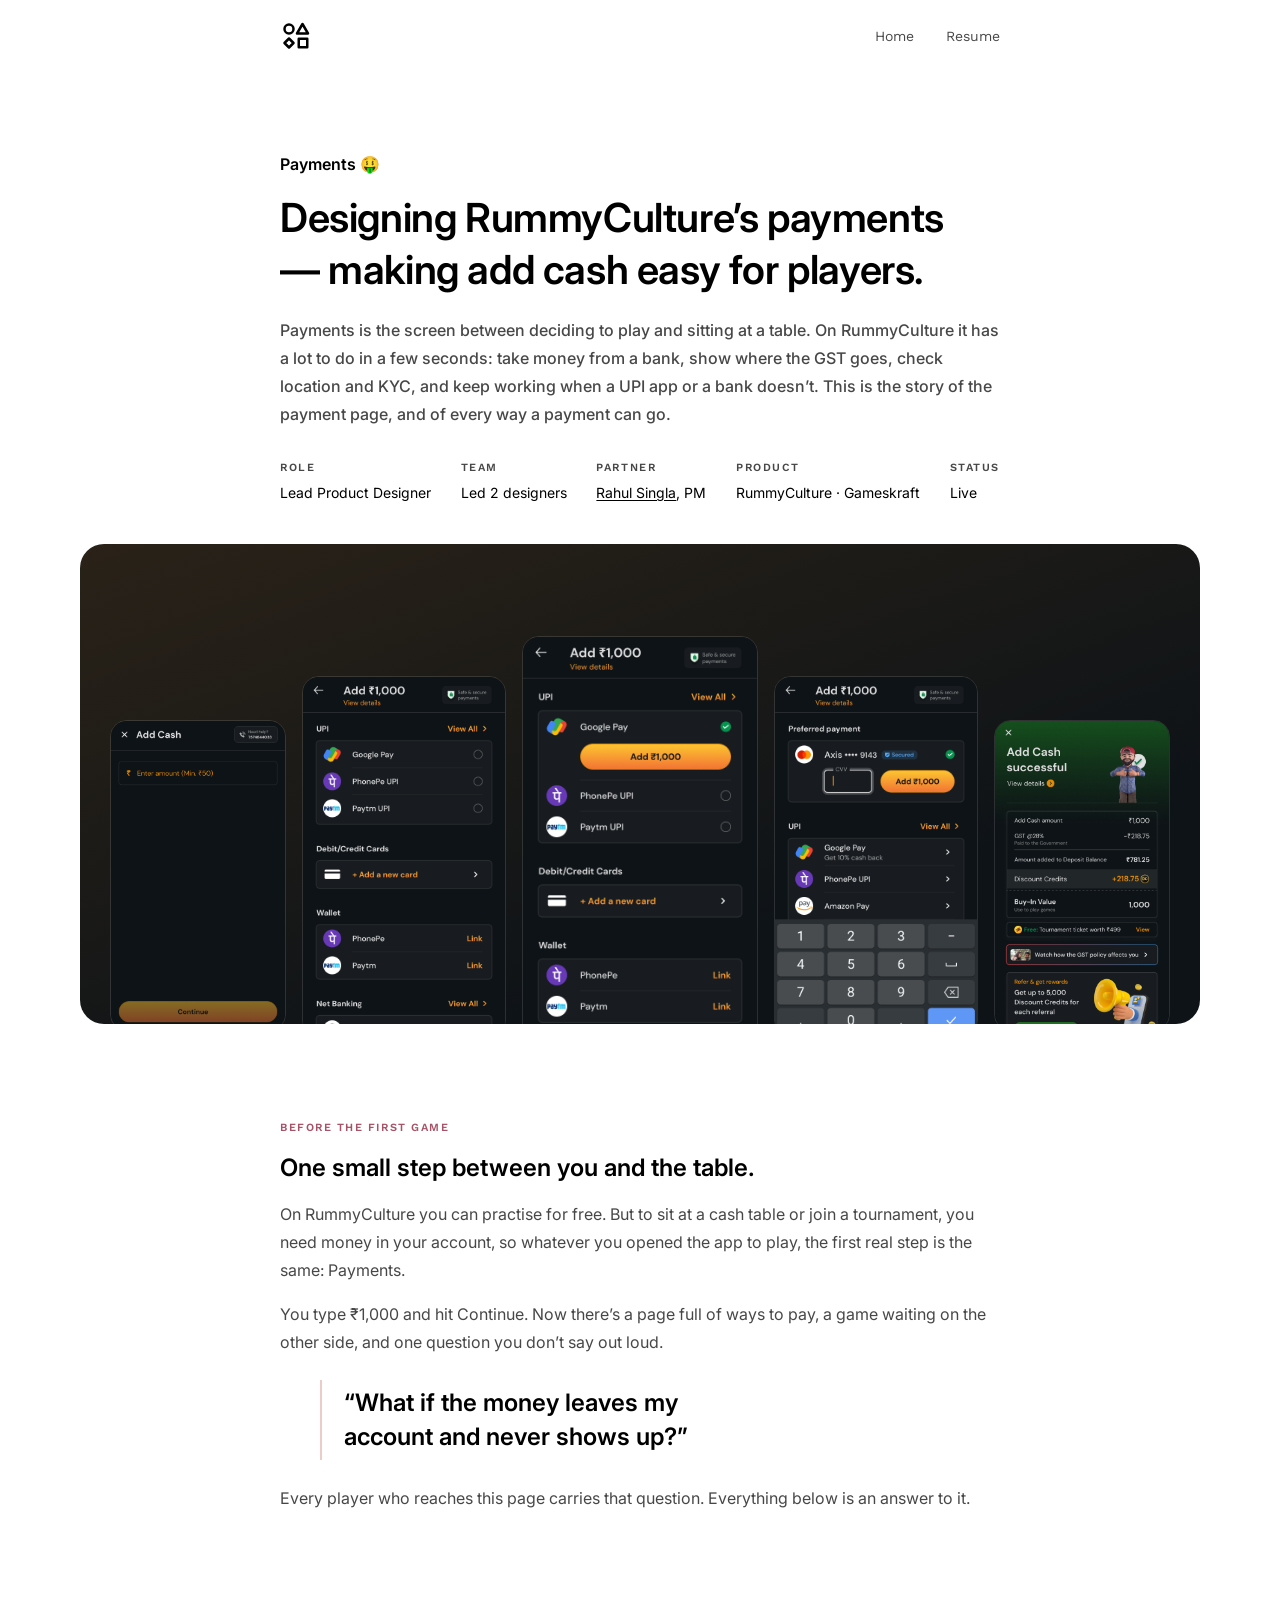
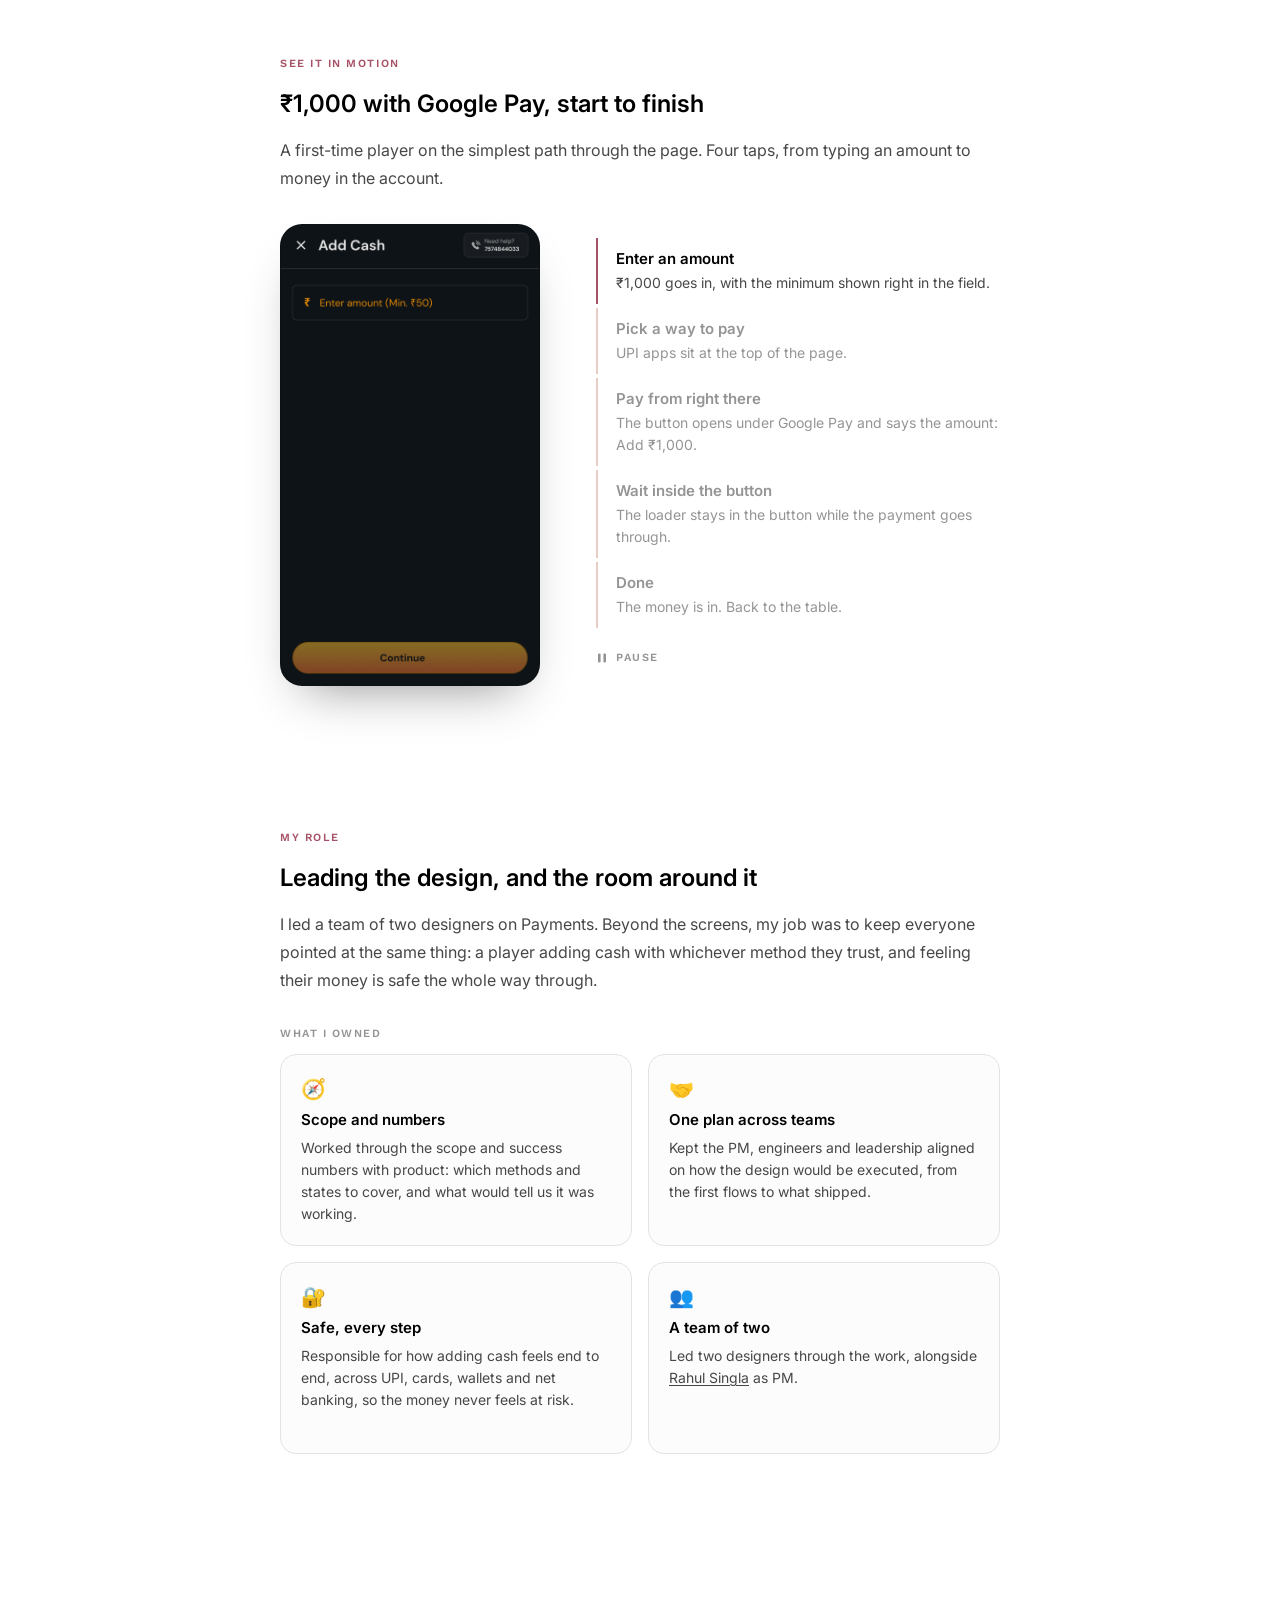
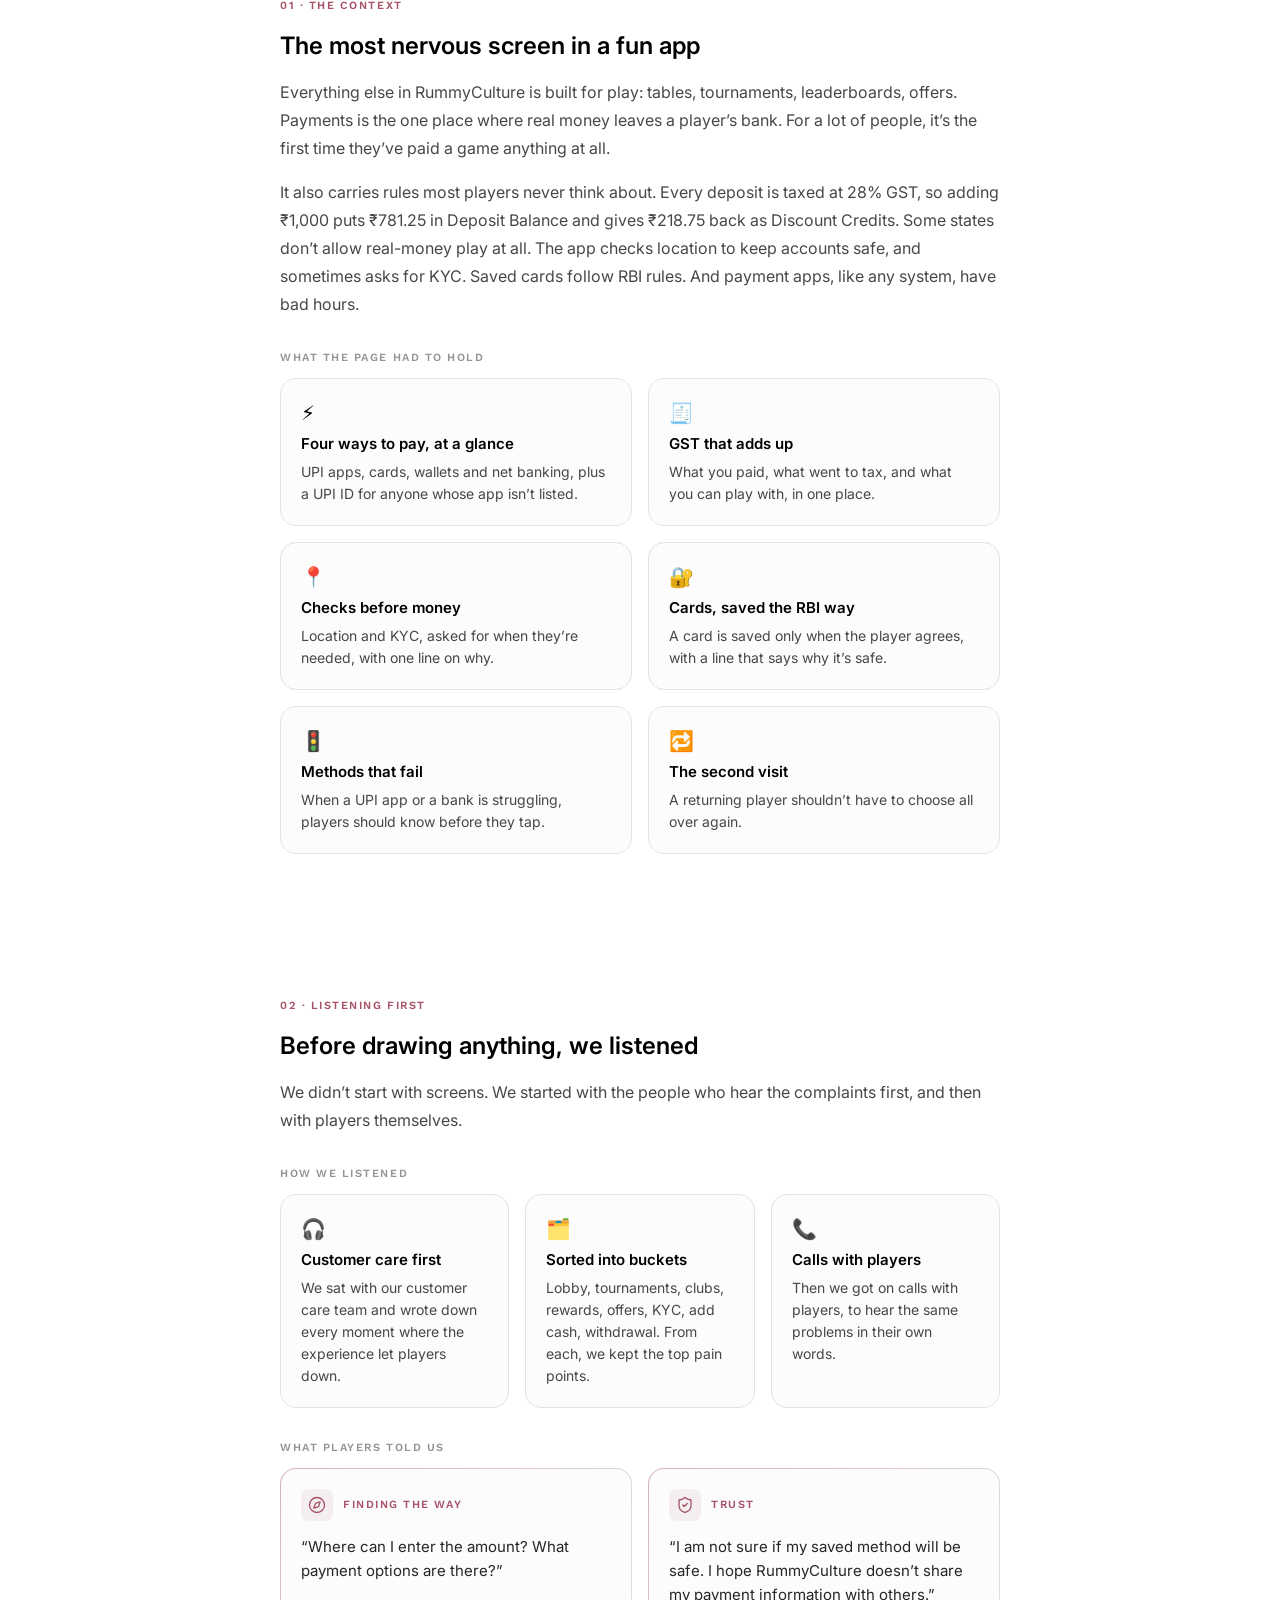
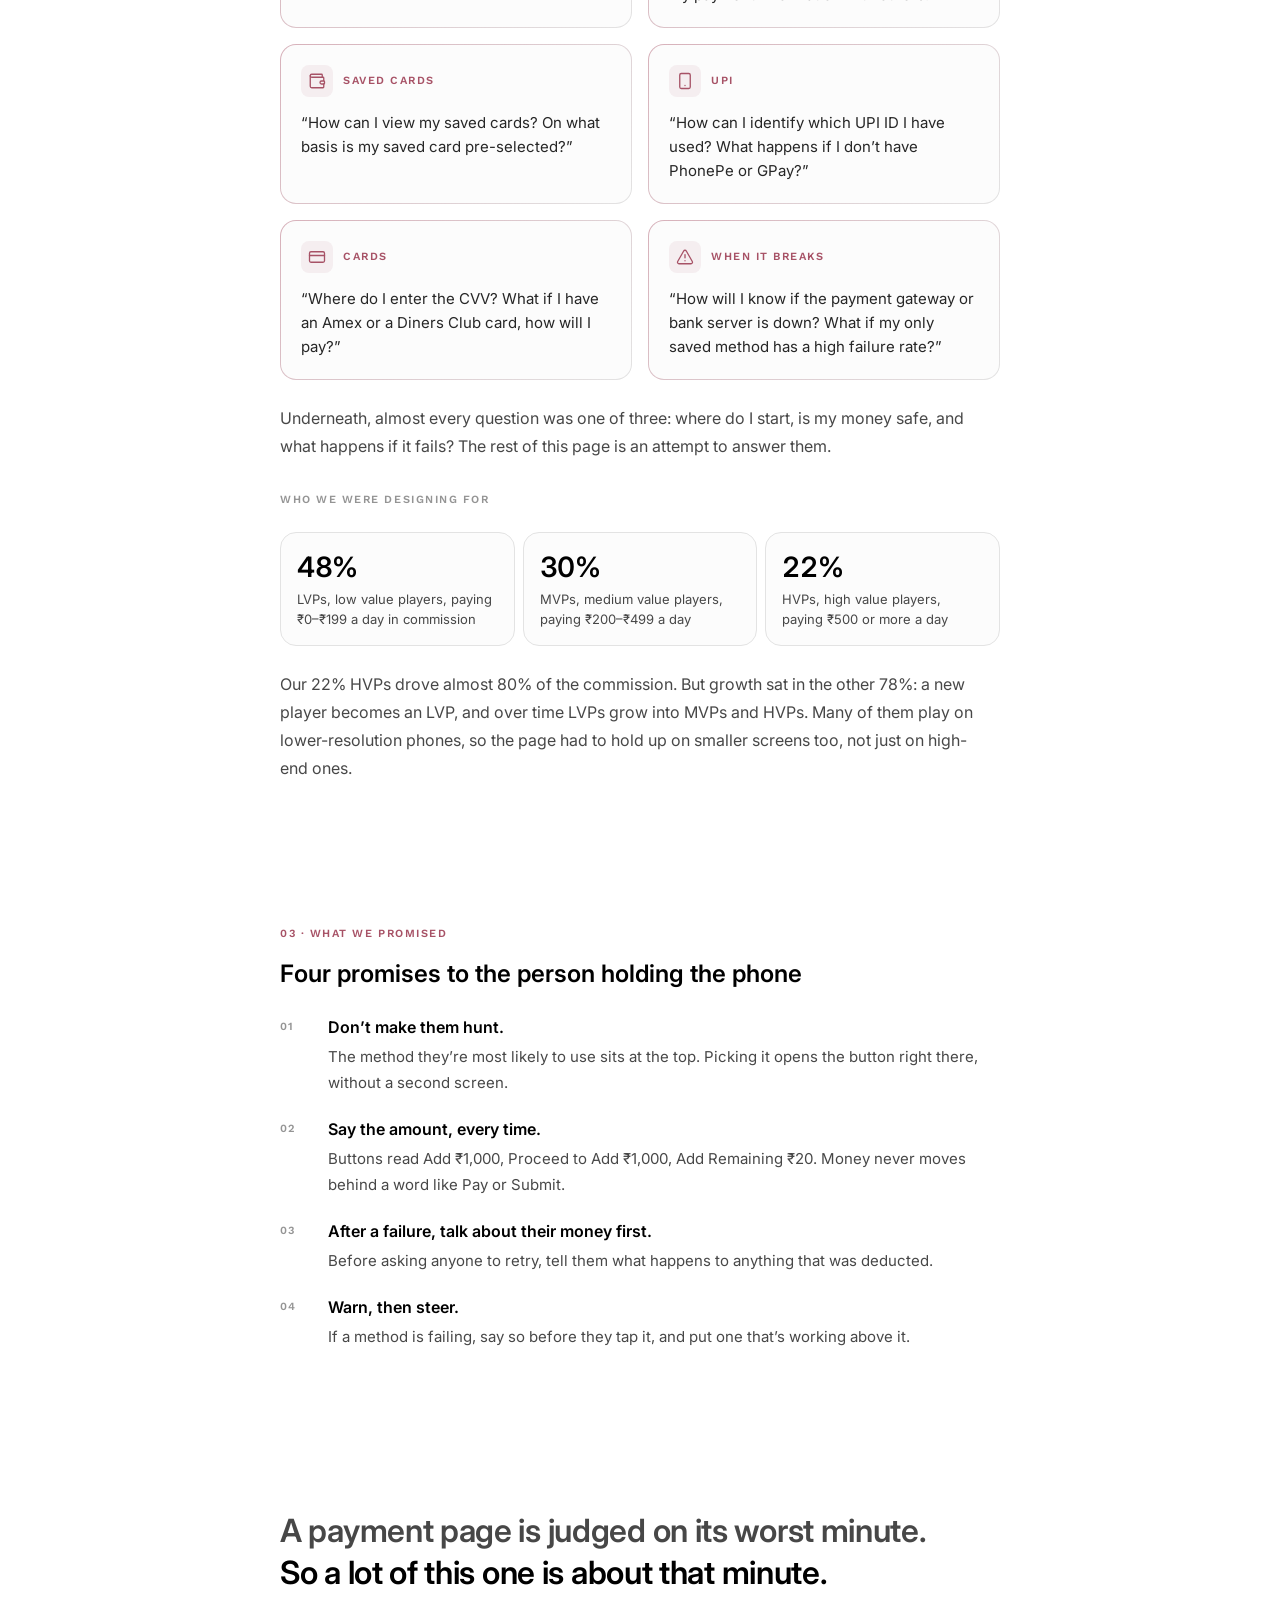
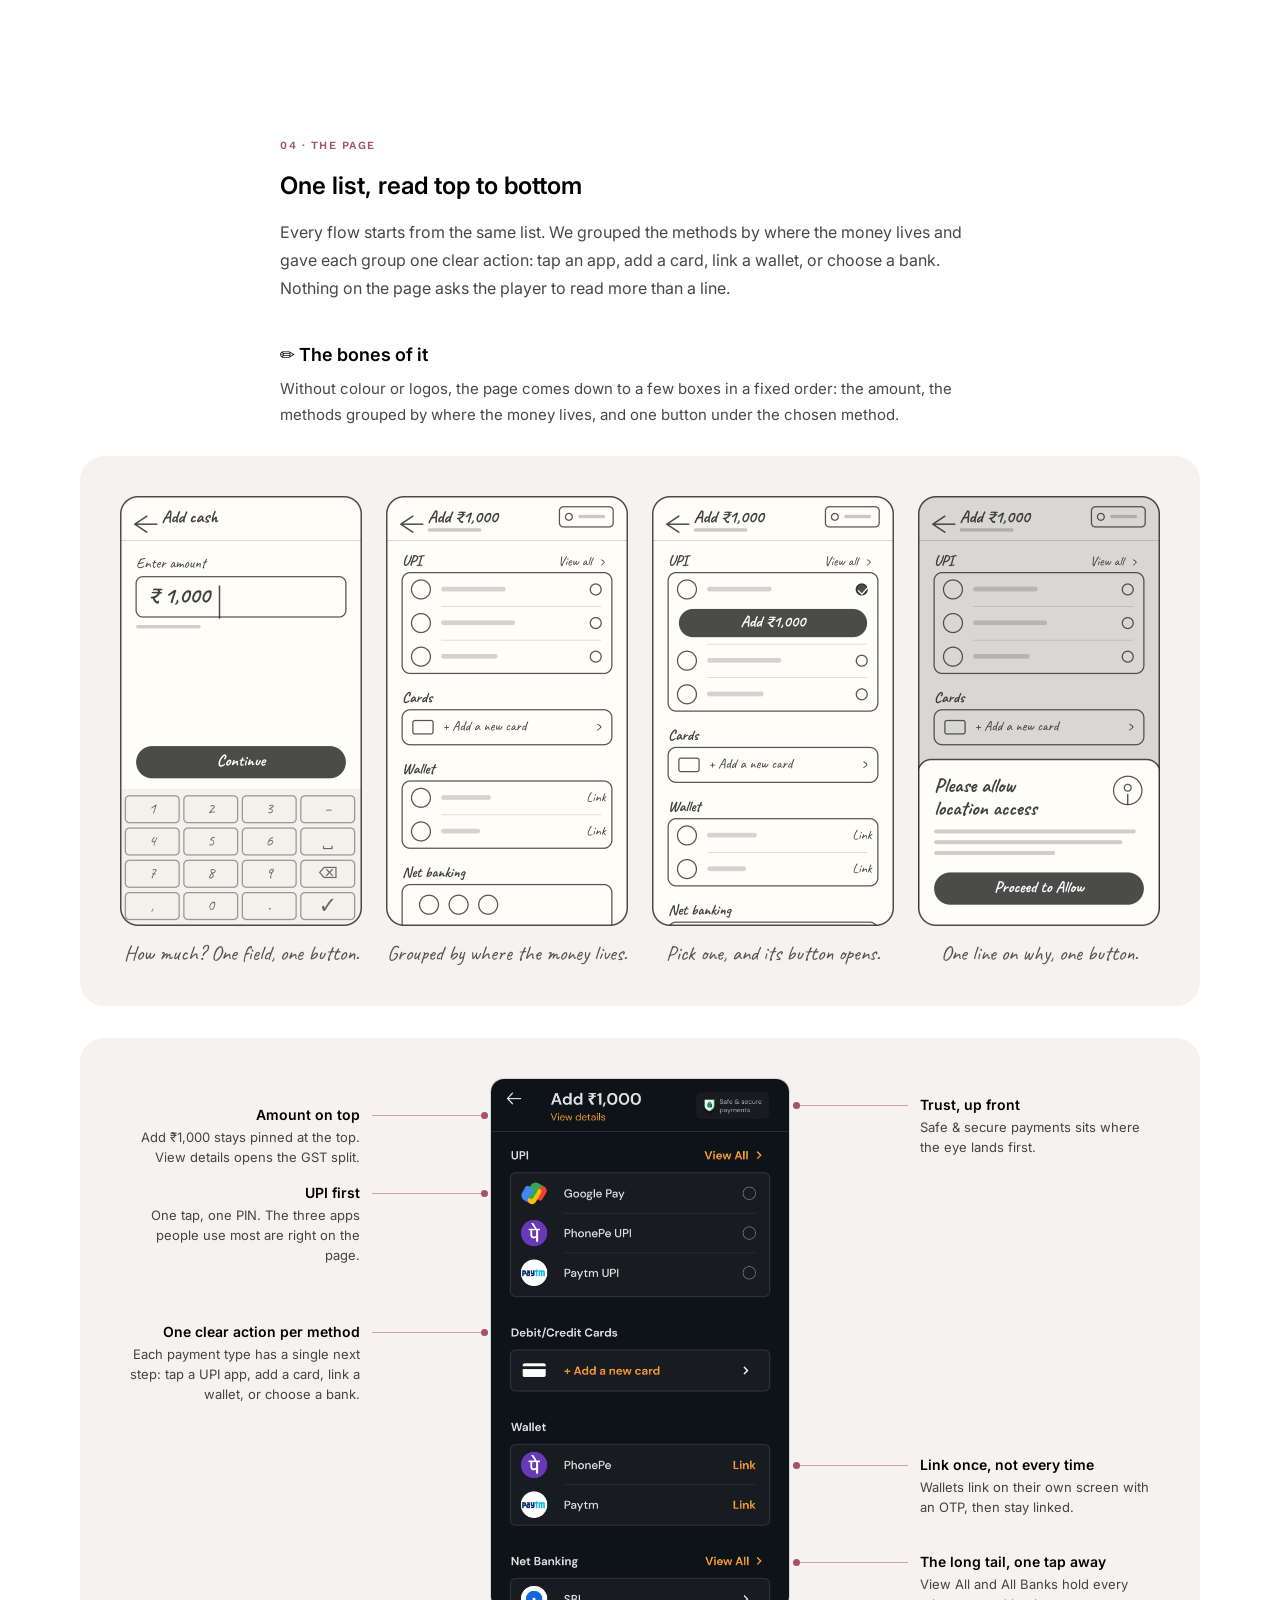
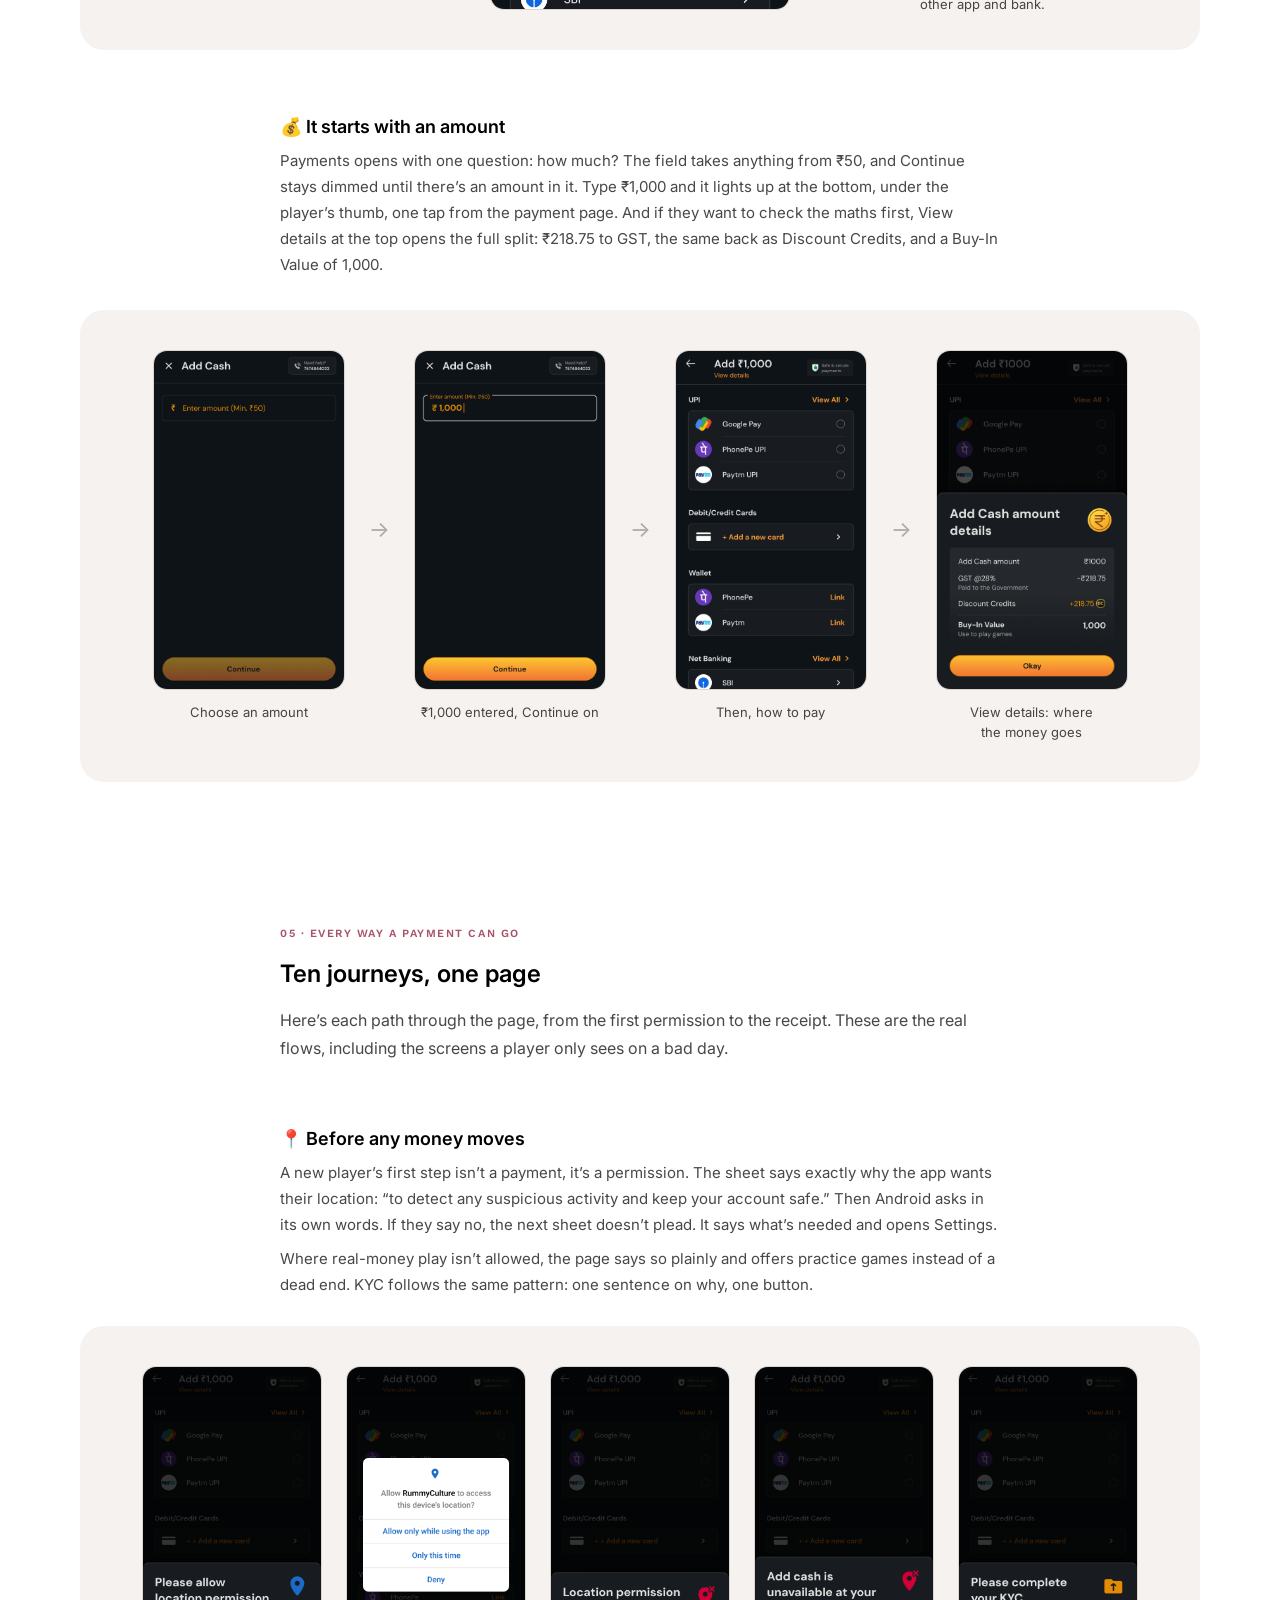
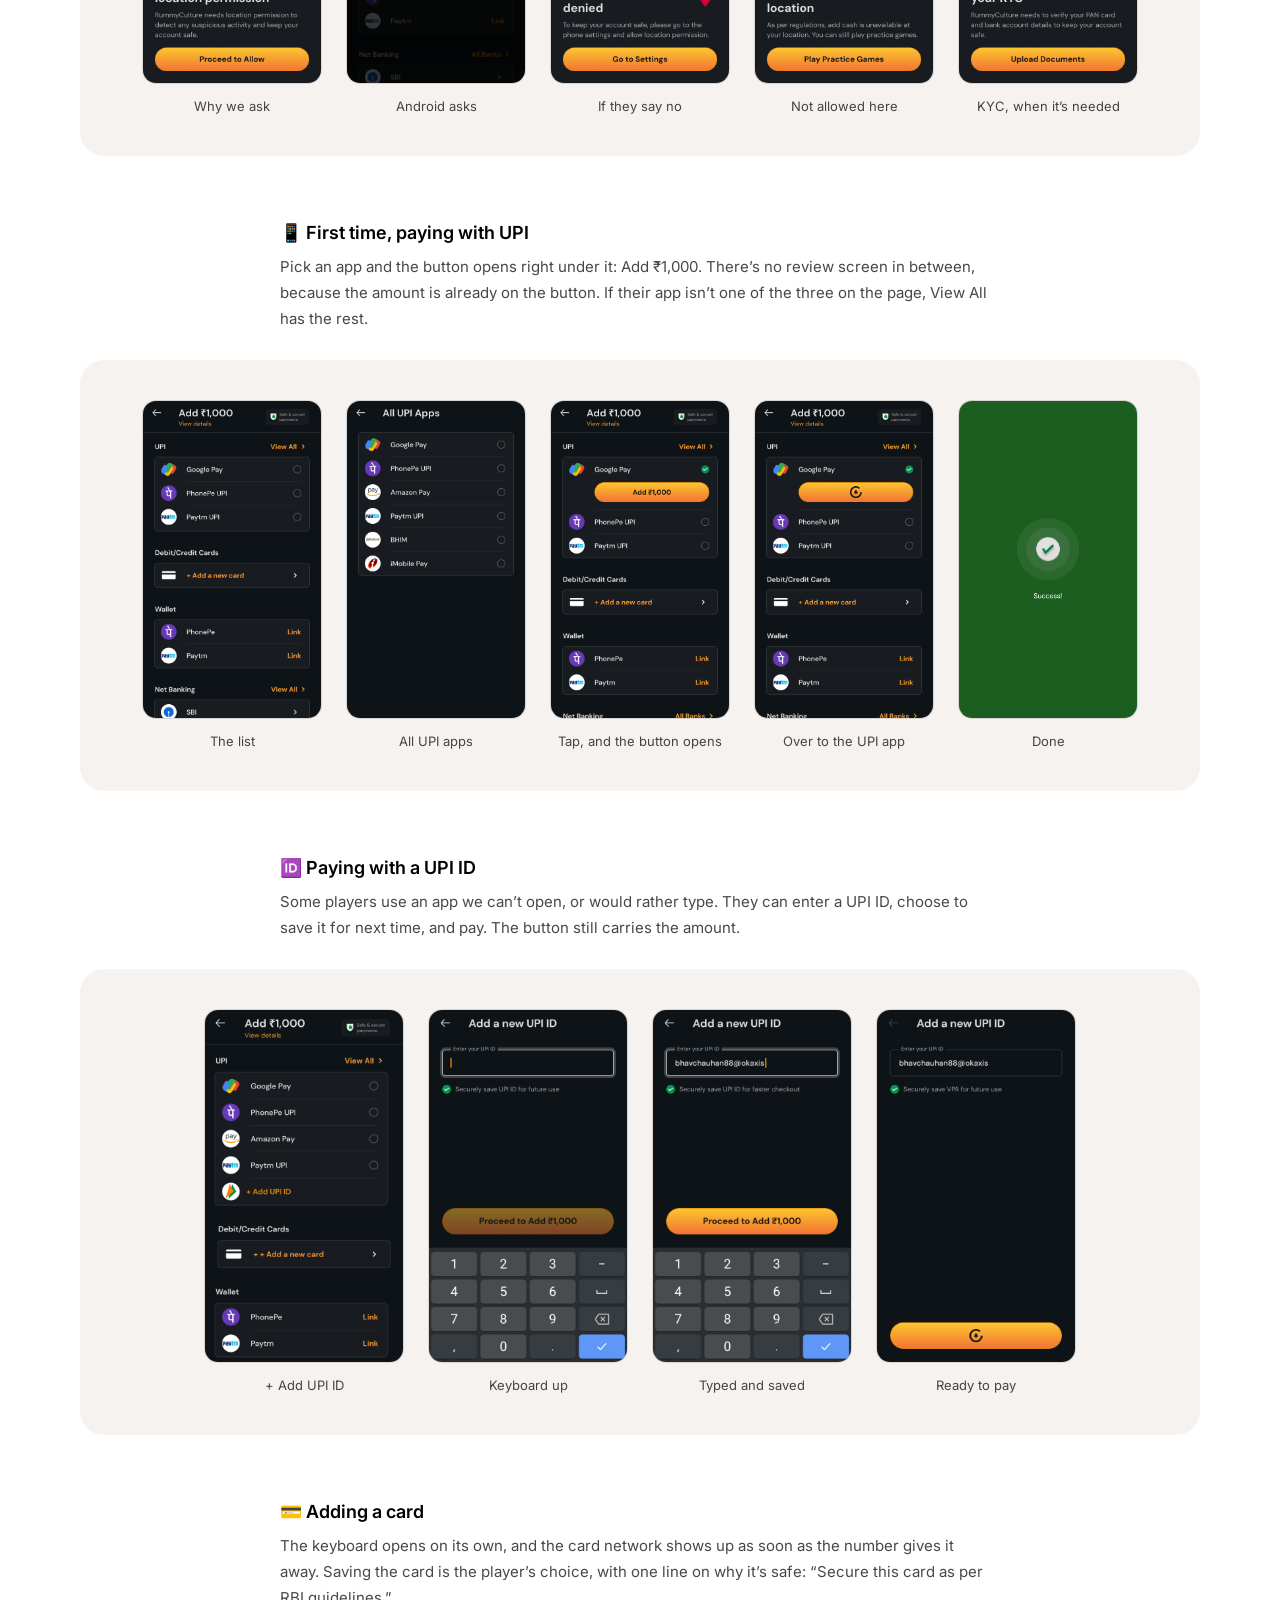
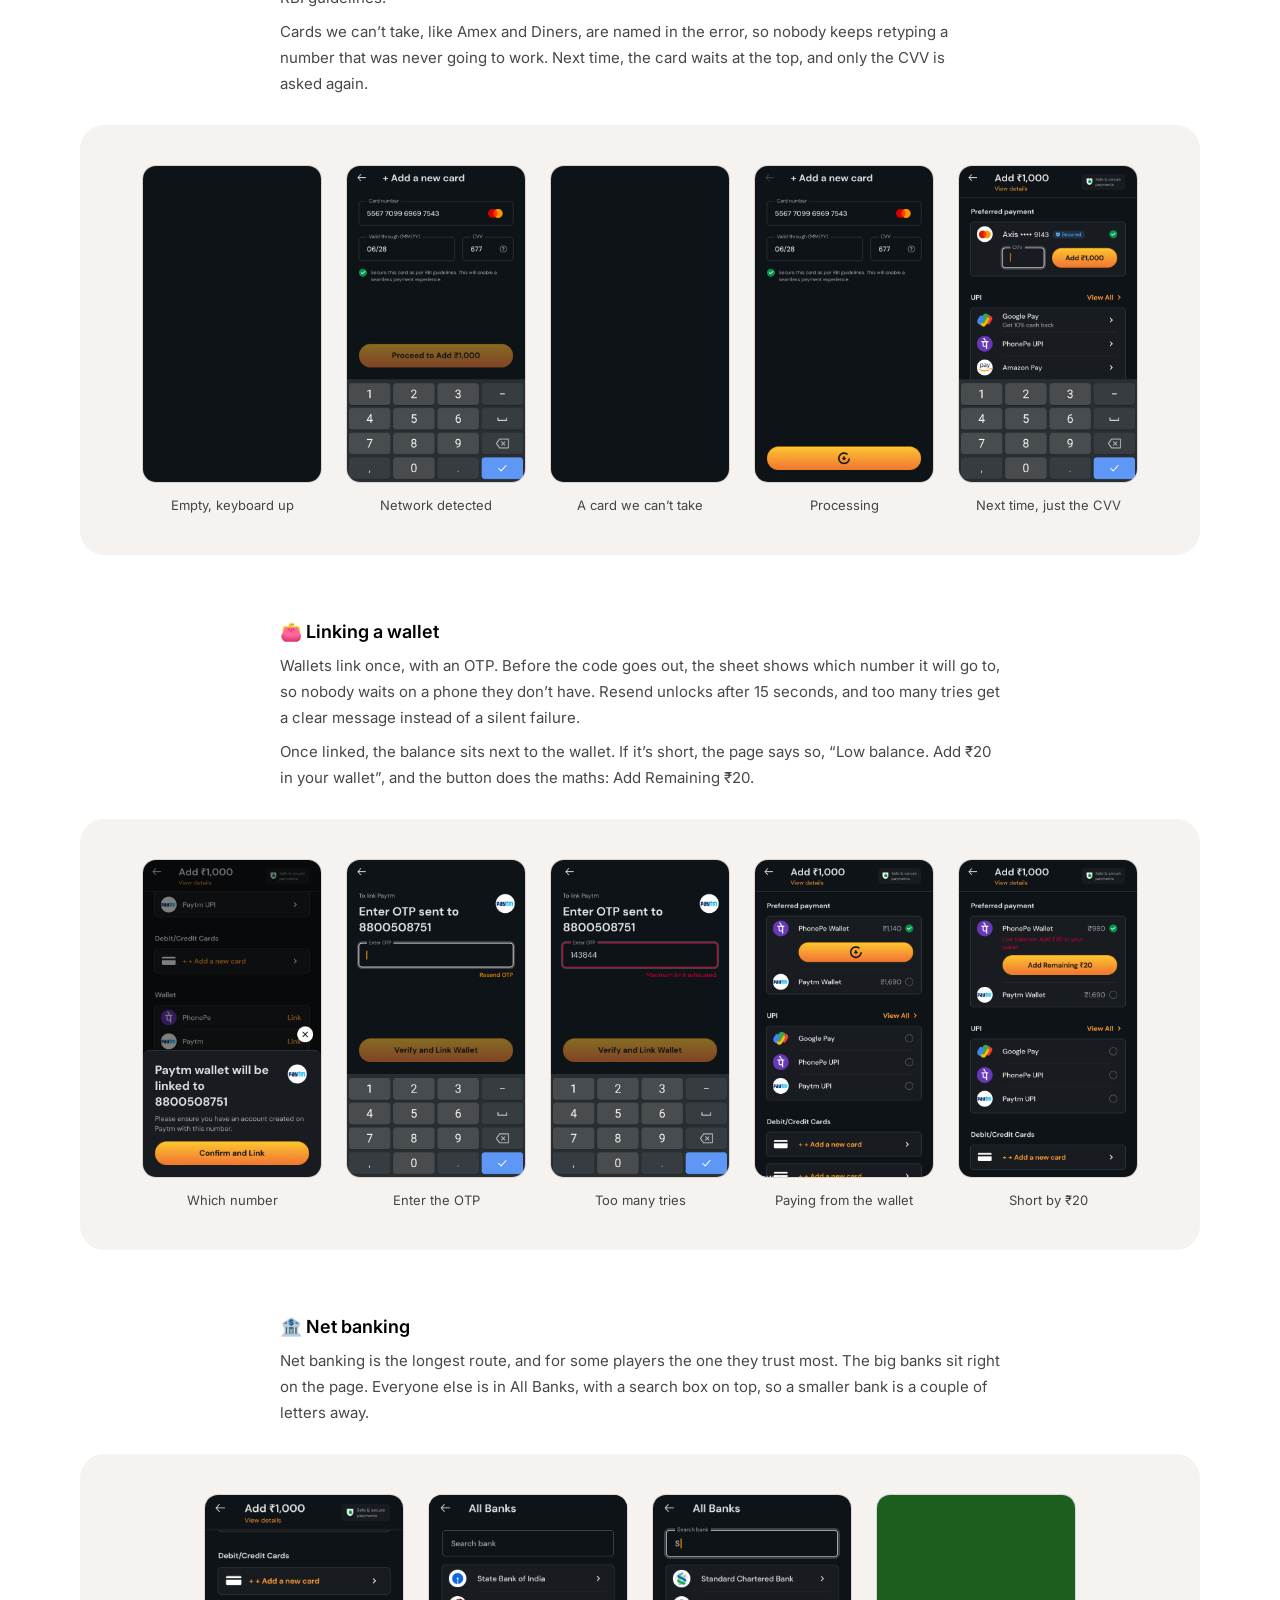
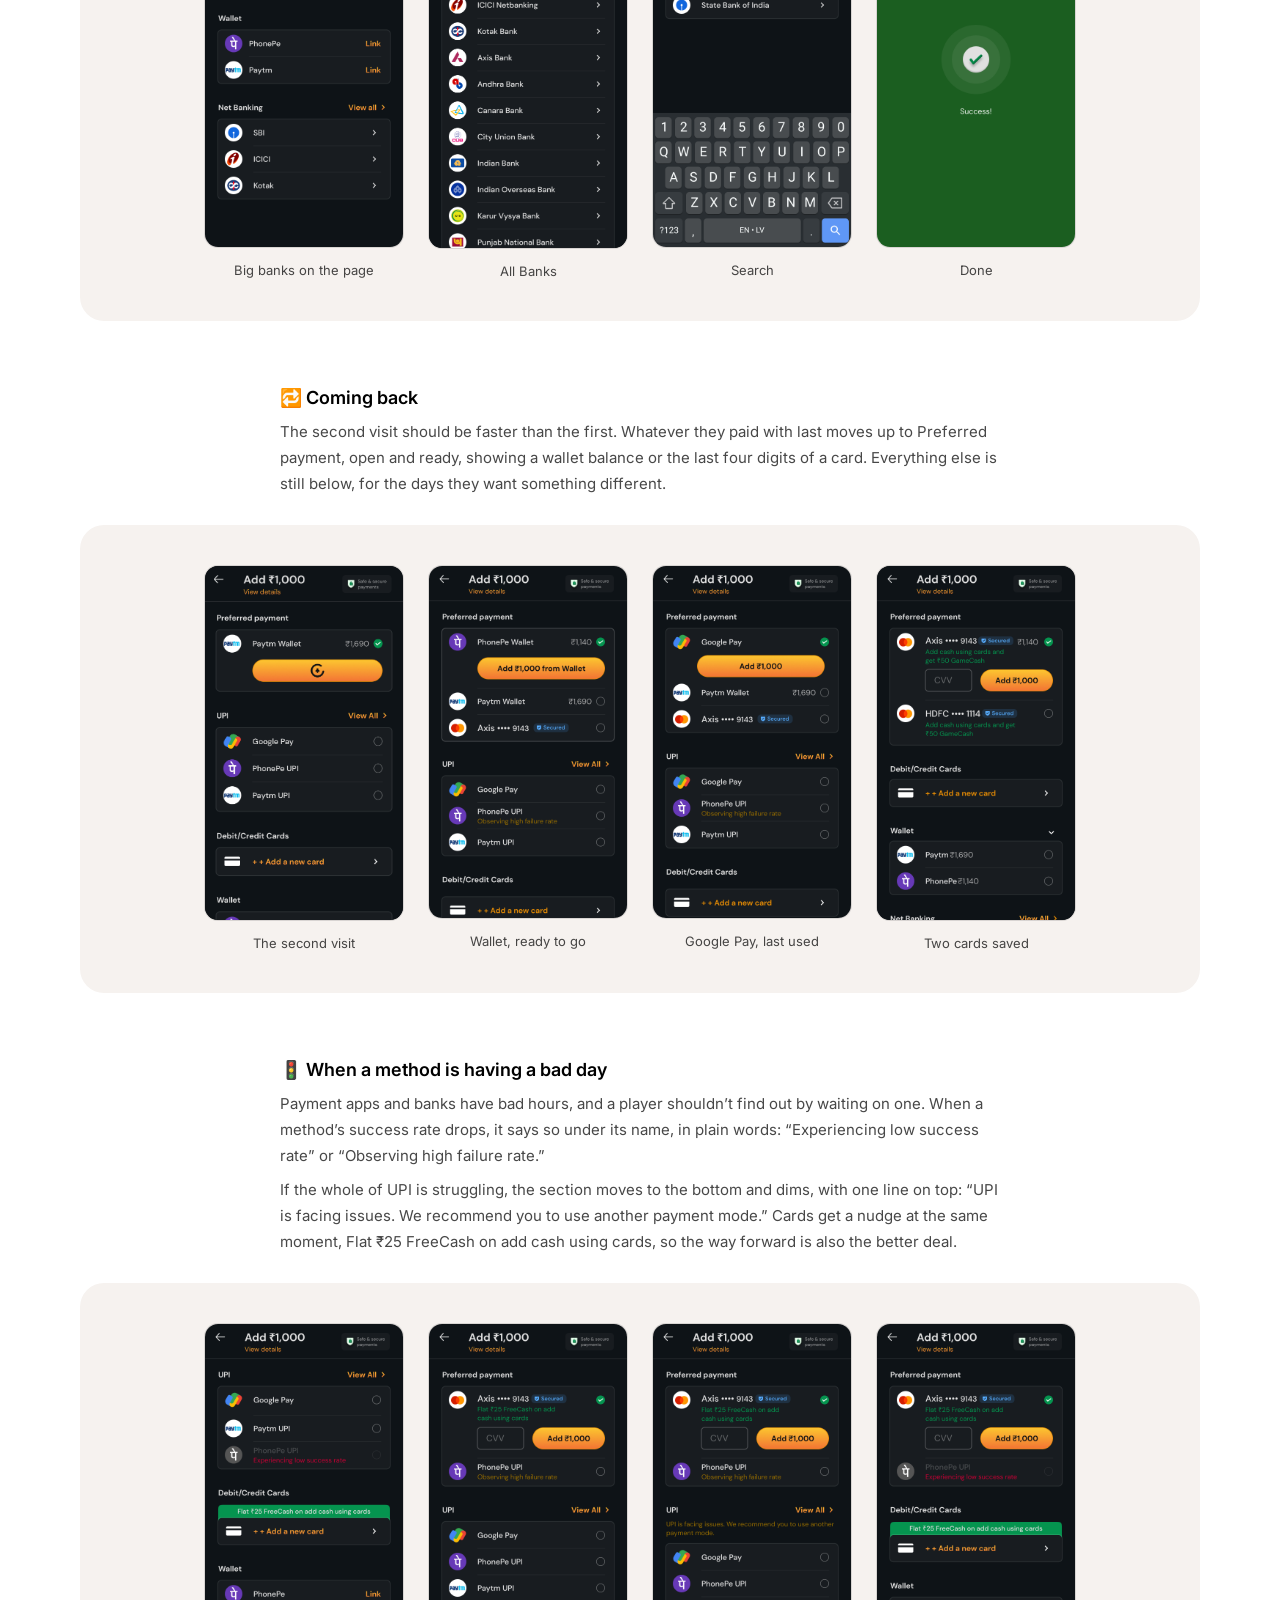
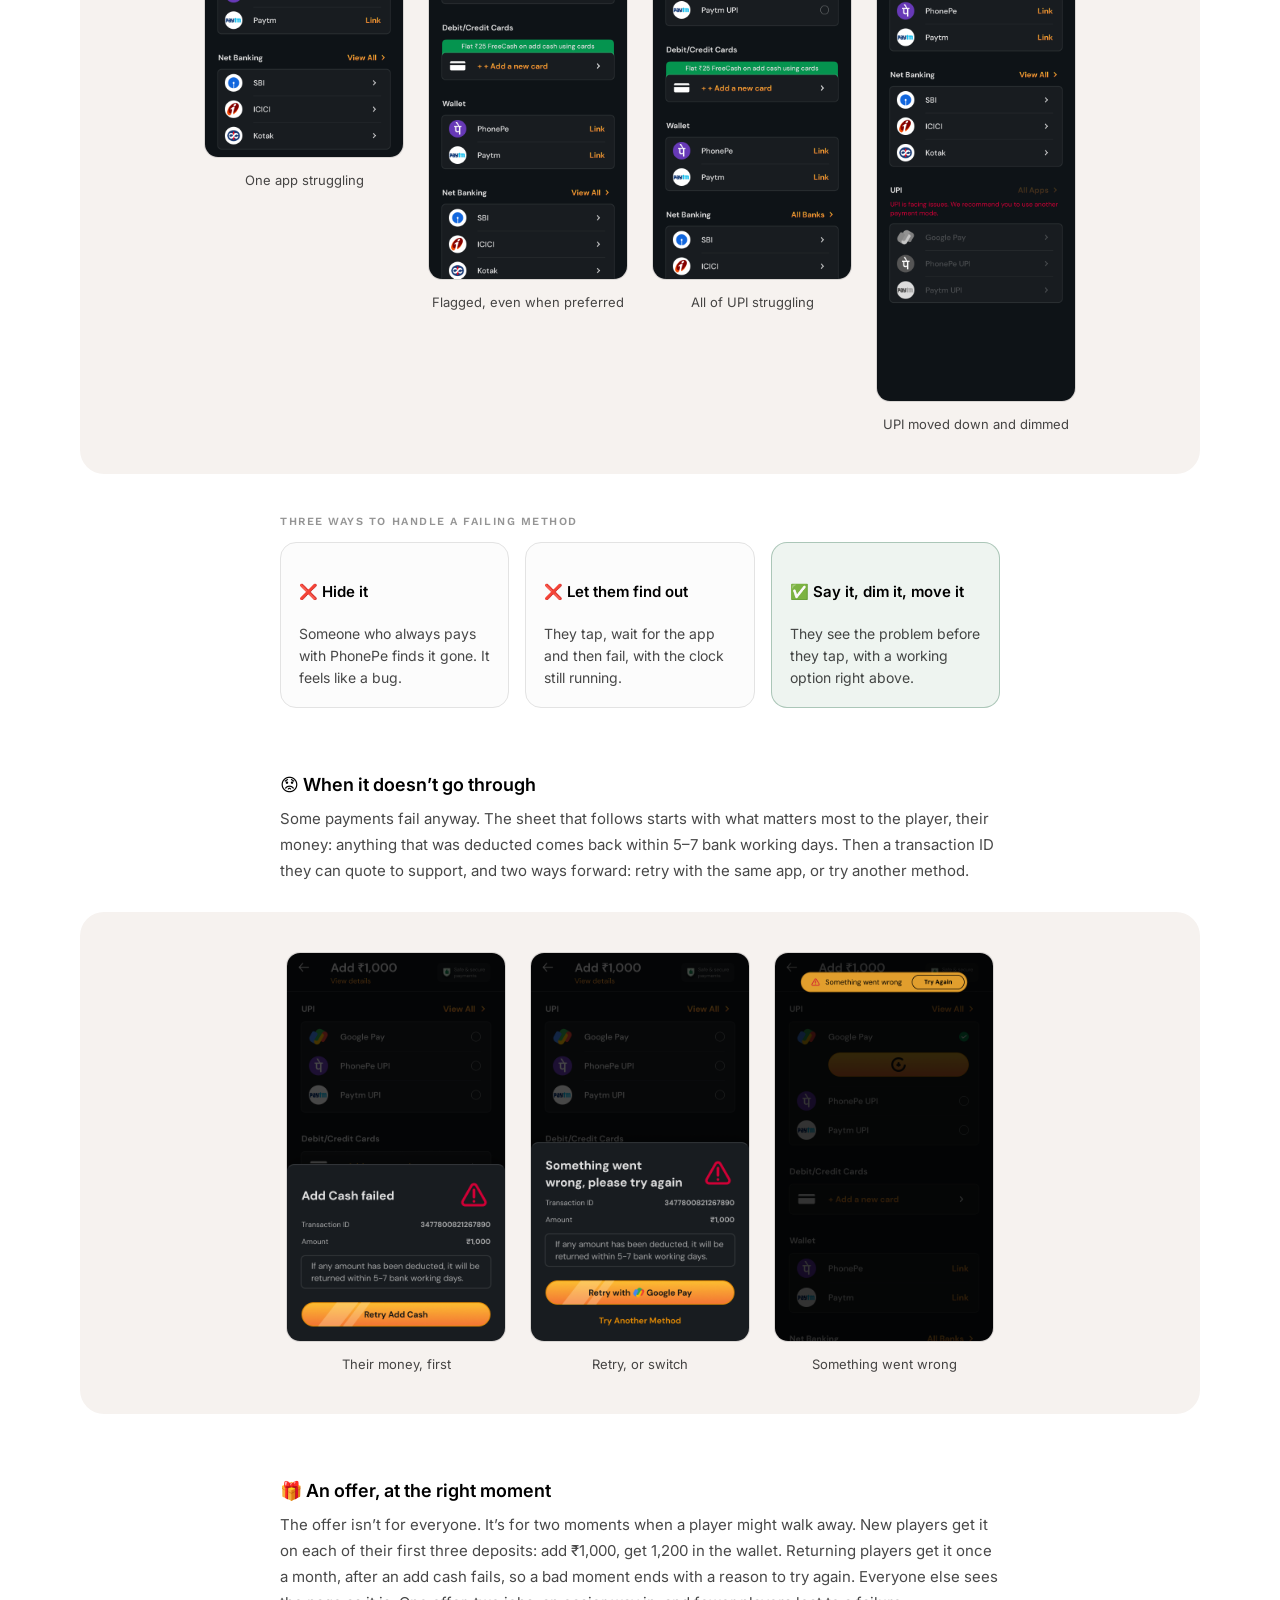
==== projects/add-cash.html @ 556ea652 "Payments prototype: start on the empty field, no blink between typed digits Co-Authored-By: Claude O" ====
<!doctype html>
<html lang="en">
<head>
<meta charset="utf-8">
<meta name="viewport" content="width=device-width, initial-scale=1">
<title>Payments — Case study · Sambeet Dash</title>
<meta name="description" content="Redesigning the payment method page in RummyCulture's Payments: four ways to pay, GST on every deposit, location and KYC checks, and every way a payment can go.">

<meta property="og:title" content="Payments — One small step between you and the table.">
<meta property="og:description" content="The story of RummyCulture's payment method page, and of every way a payment can go: UPI, cards, wallets, net banking, bad days, failures and the GST receipt.">
<meta property="og:type" content="article">

<link rel="icon" href="../assets/favicon.svg" type="image/svg+xml">

<link rel="preconnect" href="https://fonts.googleapis.com">
<link rel="preconnect" href="https://fonts.gstatic.com" crossorigin>
<link href="https://fonts.googleapis.com/css2?family=Caveat:wght@400&family=Inter:wght@400;500;600&family=Work+Sans:wght@400;500;600&display=swap" rel="stylesheet">

<link rel="stylesheet" href="../assets/styles.css?v=29">

<style>
/* ============================================================
   Payments case study.
   Page shell = the portfolio's tokens (styles.css).
   Layout and copy follow the Figma frame "Add Cash — Payment method"
   (106:6406). Screens are 1.5x exports of the Payment method page
   (98:101006), 540px wide.
   Red [brackets] are placeholders Sambeet fills in before this ships.
   ============================================================ */
:root{
  --ac-card:#fcfcfc;      --ac-card-bd:#e3e3e3;   --ac-canvas:#f6f2ef;
  --ac-accent:#a75266;    --ac-line:#e8cec7;
  --ac-ok:#2f6f4f;        --ac-ok-bg:#eef4f0;
  --ac-ph:#c14141;        --ac-ph-bg:#fbeeec;
  --ac-dim:rgba(0,0,0,.42);
}

/* ---------- Shared page furniture ---------- */
.ac-wrap{width:100%;max-width:calc(720px + var(--gutter)*2);margin-inline:auto;padding-inline:var(--gutter)}
.ac-wide{width:100%;max-width:calc(1120px + var(--gutter)*2);margin-inline:auto;padding-inline:var(--gutter)}
section[id]{scroll-margin-top:64px}
.ac-sec{padding-block:56px}
@media (min-width:768px){.ac-sec{padding-block:72px}}

.ac-eyebrow{font-family:var(--font-nav);font-size:11px;line-height:16px;font-weight:600;
  letter-spacing:1.54px;color:var(--ac-accent);text-transform:uppercase}
.ac-label{font-family:var(--font-nav);font-size:11px;line-height:16px;font-weight:600;
  letter-spacing:1.54px;color:var(--ac-dim);text-transform:uppercase}
.ac-h2{margin-top:16px;font-weight:600;font-size:22px;line-height:30px;text-wrap:balance}
@media (min-width:768px){.ac-h2{font-size:24px;line-height:32px}}
.ac-body{margin-top:16px;font-size:16px;line-height:28px;color:var(--ink-muted);text-wrap:pretty}

/* Placeholders: things only Sambeet knows. */
.ac-ph{margin-top:16px;padding:14px 16px;border-radius:12px;background:var(--ac-ph-bg);
  color:var(--ac-ph);font-weight:500;font-size:14px;line-height:22px}
.ac-ph-text{color:var(--ac-ph)}

/* ---------- Hero ---------- */
.ac-hero{padding-top:var(--space-header-h1);padding-bottom:24px}
.ac-kicker{font-weight:600;font-size:16px;line-height:24px}
.ac-h1{margin-top:16px;font-weight:600;font-size:34px;line-height:45px;letter-spacing:-.4px;text-wrap:balance}
@media (min-width:768px){.ac-h1{font-size:40px;line-height:52px}}
.ac-h1 .q{display:block;color:var(--ink-muted)}
.ac-h1 .a{display:block}
.ac-link{color:inherit;text-decoration:underline;text-underline-position:from-font}
.ac-link:hover{text-decoration-thickness:2px}
.ac-sub{margin-top:20px;font-weight:500;font-size:16px;line-height:28px;color:var(--ink-muted);text-wrap:pretty}

.ac-meta{margin-top:32px;display:grid;grid-template-columns:1fr 1fr;gap:20px 24px}
@media (min-width:768px){.ac-meta{display:flex;justify-content:space-between}}
.ac-meta dt{font-family:var(--font-nav);font-size:11px;line-height:16px;font-weight:600;
  letter-spacing:1.54px;color:var(--ink-muted);text-transform:uppercase}
.ac-meta dd{margin:6px 0 0;font-size:14px;line-height:22px}

/* The phone row: upright, centre phone largest and highest, all of them
   running off the bottom edge (Figma "Canvas · Hero"). Margins are in %
   of the stage width, so the whole row scales as one picture. */
.ac-stage{margin-top:40px;border-radius:24px;overflow:hidden;
  background:linear-gradient(160deg,#2a2218 0%,#0e1317 72%);
  aspect-ratio:1120/480;display:flex;justify-content:center;align-items:flex-start;gap:1.43%}
.ac-stage img{display:block;flex:none;height:auto;border-radius:clamp(8px,1.3vw,18px);
  border:.5px solid rgba(255,255,255,.12)}
.ac-stage .p1,.ac-stage .p5{width:15.7%;margin-top:15.7%}
.ac-stage .p2,.ac-stage .p4{width:18.2%;margin-top:11.8%}
.ac-stage .p3{width:21.1%;margin-top:8.2%}
@media (max-width:639.98px){
  .ac-stage{aspect-ratio:100/62;gap:3%;border-radius:16px}
  .ac-stage .p1,.ac-stage .p5{display:none}
  .ac-stage .p2,.ac-stage .p4{width:28%;margin-top:14%}
  .ac-stage .p3{width:33%;margin-top:6%}
}

/* ---------- Header line on scroll (this page has no section tabs) ----------
   The sticky header gets a hairline once the page moves, so the content
   sliding under it has an edge. Toggled by the script at the bottom. */
.site-header{transition:box-shadow 160ms ease}
.site-header.is-scrolled{box-shadow:0 1px 0 var(--card-border)}

/* ---------- Story ---------- */
.ac-pull{margin-top:24px;border-left:2px solid var(--ac-line);padding:6px 0 6px 22px;
  font-weight:600;font-size:22px;line-height:32px;text-wrap:balance}
@media (min-width:768px){.ac-pull{font-size:24px;line-height:34px}}

/* ---------- What the page had to hold ---------- */
.ac-holds-label{margin-top:32px}
.ac-holds{margin-top:12px;display:grid;gap:12px}
@media (min-width:560px){.ac-holds{grid-template-columns:1fr 1fr;gap:16px}}
@media (min-width:560px){.ac-holds--even{grid-auto-rows:1fr}}
.ac-hold{background:var(--ac-card);border:.5px solid var(--ac-card-bd);border-radius:16px;padding:20px}
.ac-hold .e{display:block;font-size:20px;line-height:28px}
.ac-hold h3{margin-top:6px;font-weight:600;font-size:15px;line-height:22px}
.ac-hold p{margin-top:6px;font-size:14px;line-height:22px;color:var(--ink-muted)}
/* Flow prototype */
.ac-proto{margin-top:32px;display:grid;gap:28px;justify-items:center}
@media (min-width:768px){.ac-proto{grid-template-columns:260px minmax(0,1fr);gap:56px;align-items:center;justify-items:stretch}}
.ac-proto__phone{position:relative;width:240px;aspect-ratio:540/960;border-radius:22px;overflow:hidden;background:#0e1317;
  border:.5px solid rgba(0,0,0,.12);box-shadow:0 24px 48px -24px rgba(0,0,0,.45)}
@media (min-width:768px){.ac-proto__phone{width:260px}}
.ac-proto__screen{position:absolute;inset:0;width:100%;height:100%;opacity:0;transition:opacity 280ms ease}
.ac-proto__screen.is-on{opacity:1}
.ac-proto__phone.is-cut .ac-proto__screen{transition:none}
.ac-proto__screen img{display:block;width:100%;height:100%}
.ac-proto__spin{position:absolute;left:56.574%;top:28.698%;width:7.222%;margin:-3.611% 0 0 -3.611%;overflow:visible;
  fill:none;stroke:#141414;stroke-width:5.5;stroke-linecap:round;stroke-dasharray:79.7 17.7;animation:ac-spin 850ms linear infinite}
@keyframes ac-spin{to{transform:rotate(360deg)}}
.ac-proto__done{position:absolute;left:49.907%;top:46.5625%;width:40.741%;margin:-20.37% 0 0 -20.37%;overflow:visible}
.ac-proto__done circle,.ac-proto__done path{transform-box:fill-box;transform-origin:center}
.ac-proto__done .r2{fill:#2a682e}
.ac-proto__done .r1{fill:#38713b}
.ac-proto__done .r3{fill:none;stroke:rgba(255,255,255,.35);stroke-width:2;opacity:0}
.ac-proto__done .disc{fill:#e0e0e0;filter:drop-shadow(0 2px 3px rgba(0,0,0,.28))}
.ac-proto__done .tick{fill:none;stroke:#068a4a;stroke-width:6;stroke-linecap:round;stroke-linejoin:round;stroke-dasharray:49;stroke-dashoffset:0}
.is-on>.ac-proto__done .disc{animation:ac-pop 420ms cubic-bezier(.34,1.56,.64,1) both}
.is-on>.ac-proto__done .r1{animation:ac-grow 560ms cubic-bezier(.2,.8,.2,1) 120ms both}
.is-on>.ac-proto__done .r2{animation:ac-grow 640ms cubic-bezier(.2,.8,.2,1) 220ms both}
.is-on>.ac-proto__done .tick{animation:ac-draw 360ms ease-out 300ms both}
.is-on>.ac-proto__done .r3{animation:ac-ripple 1100ms ease-out 520ms both}
@keyframes ac-pop{from{transform:scale(0)}to{transform:scale(1)}}
@keyframes ac-grow{from{transform:scale(.35);opacity:0}to{transform:scale(1);opacity:1}}
@keyframes ac-draw{from{stroke-dashoffset:49}to{stroke-dashoffset:0}}
@keyframes ac-ripple{0%{transform:scale(1);opacity:.9}100%{transform:scale(3.1);opacity:0}}
@media (prefers-reduced-motion:reduce){.ac-proto__spin,.is-on>.ac-proto__done *{animation:none}}
.ac-proto__tap{position:absolute;width:34px;height:34px;margin:-17px 0 0 -17px;border-radius:50%;pointer-events:none;opacity:0;
  background:rgba(255,255,255,.28);border:1.5px solid rgba(255,255,255,.9);box-shadow:0 0 0 6px rgba(255,255,255,.12)}
.ac-proto__tap.is-tap{animation:ac-tap 640ms ease-out}
@keyframes ac-tap{0%{opacity:0;transform:scale(1.5)}30%{opacity:1;transform:scale(1)}55%{opacity:1;transform:scale(.82)}100%{opacity:0;transform:scale(1.1)}}
.ac-proto__side{width:100%}
.ac-proto__steps{display:grid;gap:4px;list-style:none;margin:0;padding:0}
.ac-proto__steps button{display:block;width:100%;text-align:left;font:inherit;color:inherit;background:none;border:0;cursor:pointer;
  border-left:2px solid var(--ac-line);padding:10px 0 10px 18px;transition:border-color 200ms ease}
.ac-proto__steps b{display:block;font-weight:600;font-size:15px;line-height:22px;color:var(--ac-dim);transition:color 200ms ease}
.ac-proto__steps span{display:block;margin-top:2px;font-size:14px;line-height:22px;color:var(--ac-dim);transition:color 200ms ease}
.ac-proto__steps .is-on button{border-left-color:var(--ac-accent)}
.ac-proto__steps .is-on b{color:var(--ink)}
.ac-proto__steps .is-on span{color:var(--ink-muted)}
.ac-proto__toggle{margin-top:16px;display:inline-flex;align-items:center;gap:8px;background:none;border:0;padding:6px 0;cursor:pointer;
  font-family:var(--font-nav);font-size:11px;line-height:16px;font-weight:600;letter-spacing:1.54px;text-transform:uppercase;color:var(--ac-dim)}
.ac-proto__toggle:hover{color:var(--ink)}
.ac-proto__toggle svg{width:12px;height:12px;fill:currentColor}
/* Listening first */
@media (min-width:768px){.ac-holds--three{grid-template-columns:repeat(3,minmax(0,1fr))}}
.ac-quote{margin:0;border:1px solid transparent;border-radius:16px;padding:20px;
  background:linear-gradient(var(--ac-card),var(--ac-card)) padding-box,linear-gradient(135deg,rgba(167,82,102,.45),#e3e3e3) border-box}
.ac-quote__tag{margin:0;display:flex;align-items:center;gap:10px;text-align:left;text-wrap:wrap;
  font-family:var(--font-nav);font-size:11px;line-height:16px;font-weight:600;letter-spacing:1.54px;color:var(--ac-accent);text-transform:uppercase}
.ac-quote__icon{flex:none;display:grid;place-items:center;width:32px;height:32px;border-radius:8px;background:rgba(167,82,102,.08)}
.ac-quote__icon svg{width:18px;height:18px;fill:none;stroke:var(--ac-accent);stroke-width:1.75;stroke-linecap:round;stroke-linejoin:round}
.ac-quote p{margin-top:14px;font-size:15px;line-height:24px;color:rgba(0,0,0,.85)}
.ac-after{margin-top:24px}
.ac-stats.ac-stats--three{grid-template-columns:1fr}
.ac-stats.ac-stats--three li:first-child{grid-column:auto}
@media (min-width:560px){.ac-stats.ac-stats--three{grid-template-columns:repeat(3,minmax(0,1fr))}}
@media (min-width:768px){.ac-stats.ac-stats--three li,.ac-stats.ac-stats--three li:first-child{grid-column:auto}}

/* ---------- Promises ---------- */
.ac-promises{margin-top:24px;list-style:none;padding:0;display:flex;flex-direction:column;gap:20px}
.ac-promises li{display:grid;grid-template-columns:32px minmax(0,1fr);gap:16px}
.ac-promises i{font-style:normal;font-family:var(--font-nav);font-size:11px;line-height:26px;
  font-weight:600;letter-spacing:1.1px;color:var(--ac-dim)}
.ac-promises h3{font-weight:600;font-size:16px;line-height:26px}
.ac-promises p{margin-top:4px;font-size:15px;line-height:26px;color:var(--ink-muted)}

/* ---------- Statement ---------- */
.ac-statement p{font-weight:600;font-size:26px;line-height:36px;letter-spacing:-.3px;text-wrap:balance}
@media (min-width:768px){.ac-statement p{font-size:32px;line-height:42px}}
.ac-statement .q{display:block;color:var(--ink-muted)}
.ac-statement .a{display:block}

/* ---------- Canvases ---------- */
.ac-canvas{margin-top:32px;background:var(--ac-canvas);border-radius:24px;padding:40px}
@media (max-width:767.98px){.ac-canvas{padding:24px 16px;border-radius:16px}}
.ac-shot{display:block;width:100%;height:auto;border-radius:14px;border:.5px solid rgba(0,0,0,.12);background:#0e1317;background-clip:padding-box}
.ac-shot--crop{aspect-ratio:9/16;object-fit:cover;object-position:top}
.ac-shot--tall{aspect-ratio:540/1071;object-fit:cover;object-position:top}
figcaption{margin-top:12px;font-size:13px;line-height:20px;color:var(--ink-muted);text-align:center;text-wrap:balance}

/* Anatomy: one screen, callouts pinned to the elements they describe.
   The % tops come from the Figma callout anchors (screen-relative). */
.ac-anat{display:grid;grid-template-columns:minmax(0,1fr) 300px minmax(0,1fr)}
.ac-anat__col{position:relative}
.ac-call{position:absolute;display:flex;align-items:flex-start;transform:translateY(-10px)}
.ac-anat__col--l .ac-call{left:0;right:6px}
.ac-anat__col--r .ac-call{left:6px;right:0;flex-direction:row-reverse}
.ac-call__txt{flex:none;width:min(240px,70%)}
.ac-anat__col--l .ac-call__txt{text-align:right}
.ac-call h3{font-weight:600;font-size:14px;line-height:20px}
.ac-call p{margin-top:2px;font-size:13px;line-height:20px;color:var(--ink-muted)}
.ac-call__line{position:relative;flex:1;min-width:24px;height:1px;margin-top:10px;background:rgba(167,82,102,.5)}
.ac-anat__col--l .ac-call__line{margin-left:12px}
.ac-anat__col--r .ac-call__line{margin-right:12px}
.ac-call__line::after{content:"";position:absolute;top:-3px;width:7px;height:7px;border-radius:50%;background:var(--ac-accent)}
.ac-anat__col--l .ac-call__line::after{right:-3.5px}
.ac-anat__col--r .ac-call__line::after{left:-3.5px}
@media (max-width:899.98px){
  .ac-anat{grid-template-columns:minmax(0,1fr);gap:8px}
  .ac-anat__screen{order:-1;width:min(260px,100%);margin:0 auto 16px}
  .ac-call{position:static;transform:none;display:block;padding-left:15px;margin-top:14px;text-align:left}
  .ac-anat__col--l .ac-call__txt{text-align:left}
  .ac-call__txt{width:auto}
  .ac-call__line{display:none}
  .ac-call::before{content:"";float:left;margin:6px 0 0 -15px;width:7px;height:7px;border-radius:50%;background:var(--ac-accent)}
}

/* The amount flow: four upright screens with arrows; a swipeable row on phones. */
.ac-flow{display:flex;align-items:flex-start;justify-content:center;gap:24px}
.ac-flow figure{flex:0 0 192px}
.ac-flow .ac-arrow{align-self:center;margin-top:-34px}
.ac-arrow{flex:none;font-size:22px;line-height:28px;color:rgba(0,0,0,.3)}
@media (max-width:899.98px){
  .ac-flow{justify-content:flex-start;overflow-x:auto;scroll-snap-type:x mandatory;gap:12px;scrollbar-width:thin}
  .ac-flow figure{flex:0 0 150px;scroll-snap-align:start}
  .ac-flow .ac-arrow{margin-top:-30px;font-size:18px}
}

/* ---------- Journeys ---------- */
.ac-chapter{padding-top:64px}
.ac-chapter h3{font-weight:600;font-size:18px;line-height:26px}
.ac-chapter p{margin-top:8px;font-size:15px;line-height:26px;color:var(--ink-muted);text-wrap:pretty}

/* Strips: a row of screens on a soft canvas; a swipeable row on phones. */
.ac-strip{margin-top:28px;background:var(--ac-canvas);border-radius:24px;padding:40px;
  display:grid;grid-template-columns:repeat(var(--n),minmax(0,var(--w,200px)));
  justify-content:center;align-items:start;gap:24px}
@media (max-width:767.98px){
  .ac-strip{display:flex;justify-content:flex-start;overflow-x:auto;scroll-snap-type:x mandatory;
    padding:24px 16px;gap:16px;border-radius:16px;scrollbar-width:thin}
  .ac-strip figure{flex:0 0 150px;scroll-snap-align:start}
}

/* Sketches: wireframes of the page, notes in a handwritten face. */
.ac-chapter--sketch{padding-top:40px}
.ac-sketch img{display:block;width:100%;height:auto}
.ac-sketch figcaption{margin-top:14px;font-family:'Caveat',cursive;font-size:21px;line-height:26px;color:rgba(43,43,43,.8)}
@media (max-width:767.98px){.ac-sketch figcaption{font-size:18px;line-height:22px}}

/* Numbers: five stat cards, three over two (two-up on phones, the first full width). */
.ac-stats{margin-top:24px;display:grid;gap:8px;grid-template-columns:repeat(2,minmax(0,1fr))}
.ac-stats li:first-child{grid-column:span 2}
@media (min-width:768px){
  .ac-stats{grid-template-columns:repeat(6,minmax(0,1fr))}
  .ac-stats li,.ac-stats li:first-child{grid-column:span 2}
  .ac-stats li:nth-child(n+4){grid-column:span 3}
}
.ac-stat{background:var(--ac-card);border:.5px solid var(--ac-card-bd);border-radius:16px;padding:16px}
.ac-stat b{display:block;font-weight:600;font-size:28px;line-height:36px;letter-spacing:-.28px;font-variant-numeric:tabular-nums}
.ac-stat span{display:block;margin-top:4px;font-size:13px;line-height:20px;color:var(--ink-muted)}

/* Offer: who gets it, as labelled groups of screens. */
.ac-cases{display:flex;justify-content:center;gap:40px}
.ac-case{flex:none}
.ac-case__who{font-family:var(--font-nav);font-size:11px;line-height:16px;font-weight:600;
  letter-spacing:1.54px;color:var(--ac-accent);text-transform:uppercase}
.ac-case__rule{margin-top:4px;font-weight:600;font-size:14px;line-height:20px}
.ac-case__row{margin-top:16px;display:flex;gap:16px}
.ac-case figure{width:220px}
@media (max-width:767.98px){
  .ac-cases{justify-content:flex-start;gap:24px}
  .ac-case figure{width:150px;flex:none}
}

/* Three ways to handle a failing method */
.ac-opts{margin-top:12px;display:grid;gap:12px}
@media (min-width:768px){.ac-opts{grid-template-columns:repeat(3,minmax(0,1fr));gap:16px}}
.ac-opt{background:var(--ac-card);border:.5px solid var(--ac-card-bd);border-radius:16px;padding:18px}
.ac-opt--ok{background:var(--ac-ok-bg);border:1px solid rgba(47,111,79,.35)}
.ac-opt h4{font-weight:600;font-size:15px;line-height:22px}
.ac-opt p{margin-top:6px;font-size:14px;line-height:22px;color:var(--ink-muted)}

/* ---------- Reflection ---------- */
.ac-lessons{margin-top:8px;list-style:none;padding:0}
.ac-lessons li{margin-top:20px}
.ac-lessons h3{font-weight:600;font-size:16px;line-height:26px}
.ac-lessons p{margin-top:4px;font-size:15px;line-height:26px;color:var(--ink-muted)}


/* ---------- Reveal (matches the other studies) ---------- */
.reveal{opacity:0;transform:translateY(14px);transition:opacity 480ms ease,transform 480ms ease}
.reveal.in{opacity:1;transform:none}
@media (prefers-reduced-motion:reduce){.reveal{opacity:1;transform:none;transition:none}}
html:not(.js) .reveal{opacity:1;transform:none}
</style>
</head>
<body class="case-study">

<script>document.documentElement.classList.add('js')</script>

<svg width="0" height="0" style="position:absolute" aria-hidden="true" focusable="false">
  <symbol id="i-logo" viewBox="0 0 64 64" fill="none">
    <g stroke="currentColor" stroke-width="5" stroke-linejoin="round">
      <circle cx="18" cy="18" r="9"/>
      <path d="M45 8 L56 27 L34 27 Z"/>
      <path d="M18 37 L27 46 L18 55 L9 46 Z"/>
      <rect x="37.5" y="37.5" width="17" height="17"/>
    </g>
  </symbol>
  <symbol id="i-menu" viewBox="0 0 24 24" fill="none">
    <path d="M4 18C3.71667 18 3.47917 17.9042 3.2875 17.7125C3.09583 17.5208 3 17.2833 3 17C3 16.7167 3.09583 16.4792 3.2875 16.2875C3.47917 16.0958 3.71667 16 4 16H20C20.2833 16 20.5208 16.0958 20.7125 16.2875C20.9042 16.4792 21 16.7167 21 17C21 17.2833 20.9042 17.5208 20.7125 17.7125C20.5208 17.9042 20.2833 18 20 18H4ZM4 13C3.71667 13 3.47917 12.9042 3.2875 12.7125C3.09583 12.5208 3 12.2833 3 12C3 11.7167 3.09583 11.4792 3.2875 11.2875C3.47917 11.0958 3.71667 11 4 11H20C20.2833 11 20.5208 11.0958 20.7125 11.2875C20.9042 11.4792 21 11.7167 21 12C21 12.2833 20.9042 12.5208 20.7125 12.7125C20.5208 12.9042 20.2833 13 20 13H4ZM4 8C3.71667 8 3.47917 7.90417 3.2875 7.7125C3.09583 7.52083 3 7.28333 3 7C3 6.71667 3.09583 6.47917 3.2875 6.2875C3.47917 6.09583 3.71667 6 4 6H20C20.2833 6 20.5208 6.09583 20.7125 6.2875C20.9042 6.47917 21 6.71667 21 7C21 7.28333 20.9042 7.52083 20.7125 7.7125C20.5208 7.90417 20.2833 8 20 8H4Z" fill="currentColor"/>
  </symbol>
</svg>

<!-- Header — shared with the landing page ---------------------------- -->
<header class="site-header">
  <div class="wrap">
    <div class="site-header__inner">
      <a class="brand" href="../" aria-label="Sambeet Dash — home">
        <svg role="img" aria-hidden="true"><use href="#i-logo"></use></svg>
      </a>

      <nav class="nav" aria-label="Primary">
        <a href="../">Home</a>
        <a href="../assets/Sambeet-Dash-Resume.pdf?v=5" target="_blank" rel="noopener">Resume</a>
      </nav>

      <button class="menu-toggle" type="button"
              aria-expanded="false" aria-controls="nav-panel" aria-label="Open menu">
        <svg aria-hidden="true"><use href="#i-menu"></use></svg>
      </button>
    </div>

    <nav class="nav-panel" id="nav-panel" data-open="false" aria-label="Primary, mobile">
      <a href="../">Home</a>
      <a href="../assets/Sambeet-Dash-Resume.pdf?v=5" target="_blank" rel="noopener">Resume</a>
    </nav>
  </div>
</header>

<main>

  <!-- Hero ------------------------------------------------------------ -->
  <header class="ac-hero">
    <div class="ac-wrap">
      <p class="ac-kicker">Payments <span aria-hidden="true">🤑</span></p>
      <h1 class="ac-h1"><span class="a">Designing RummyCulture’s payments</span><span class="a">— making add cash easy for players.</span></h1>
      <p class="ac-sub">
        Payments is the screen between deciding to play and sitting at a table. On RummyCulture it
        has a lot to do in a few seconds: take money from a bank, show where the GST goes, check
        location and KYC, and keep working when a UPI app or a bank doesn’t. This is the story of
        the payment page, and of every way a payment can go.
      </p>

      <dl class="ac-meta">
        <div><dt>Role</dt><dd>Lead Product Designer</dd></div>
        <div><dt>Team</dt><dd>Led 2 designers</dd></div>
        <div><dt>Partner</dt><dd><a class="ac-link" href="https://in.linkedin.com/in/rahul-singla1" target="_blank" rel="noopener">Rahul Singla</a>, PM</dd></div>
        <div><dt>Product</dt><dd>RummyCulture · Gameskraft</dd></div>
        <div><dt>Status</dt><dd>Live</dd></div>
      </dl>
    </div>

    <div class="ac-wide">
      <div class="ac-stage" role="group" aria-label="Five screens from the Payments flow">
        <img class="p1" src="../assets/img/add-cash/add-cash-portrait.png?v=2" width="540" height="960" decoding="async"
             alt="The Payments screen: an empty amount field with a ₹50 minimum, and a Continue button.">
        <img class="p2" src="../assets/img/add-cash/list.png" width="540" height="960" decoding="async"
             alt="The payment page listing UPI apps, cards, wallets and net banking.">
        <img class="p3" src="../assets/img/add-cash/upi-selected.png" width="540" height="960" decoding="async"
             alt="Google Pay selected, with an Add ₹1,000 button opened right under it.">
        <img class="p4" src="../assets/img/add-cash/card-cvv.png?v=2" width="540" height="960" decoding="async"
             alt="A saved Axis card as the preferred payment, asking only for the CVV.">
        <img class="p5" src="../assets/img/add-cash/receipt-ticket.png" width="540" height="960" decoding="async"
             alt="Add Cash successful, with the GST breakdown and a free tournament ticket.">
      </div>
    </div>
  </header>

  <!-- Before the first game -------------------------------------------- -->
  <section class="ac-sec" id="story">
    <div class="ac-wrap">
      <p class="ac-eyebrow">Before the first game</p>
      <h2 class="ac-h2">One small step between you and the table.</h2>
      <p class="ac-body">
        On RummyCulture you can practise for free. But to sit at a cash table or join a tournament,
        you need money in your account, so whatever you opened the app to play, the first real step
        is the same: Payments.
      </p>
      <p class="ac-body">
        You type ₹1,000 and hit Continue. Now there’s a page full of ways to pay, a game waiting on
        the other side, and one question you don’t say out loud.
      </p>
      <blockquote class="ac-pull reveal">“What if the money leaves my account and never shows up?”</blockquote>
      <p class="ac-body">Every player who reaches this page carries that question. Everything below is an answer to it.</p>
    </div>
  </section>

  <!-- Flow prototype --------------------------------------------------- -->
  <section class="ac-sec" id="flow">
    <div class="ac-wrap">
      <p class="ac-eyebrow">See it in motion</p>
      <h2 class="ac-h2">₹1,000 with Google Pay, start to finish</h2>
      <p class="ac-body">
        A first-time player on the simplest path through the page. Four taps, from typing an amount
        to money in the account.
      </p>
      <div class="ac-proto" data-proto>
        <div class="ac-proto__phone" role="img" aria-label="A player types ₹1,000 on the keypad, taps Continue, picks Google Pay, taps Add ₹1,000, waits on a loader in the button, and sees Success.">
          <img class="ac-proto__screen is-on" src="../assets/img/add-cash/add-cash-portrait.png?v=2" width="540" height="960" alt="" loading="lazy">
          <img class="ac-proto__screen" src="../assets/img/add-cash/proto-type-0.png" width="540" height="960" alt="" loading="lazy">
          <img class="ac-proto__screen" src="../assets/img/add-cash/proto-type-1.png" width="540" height="960" alt="" loading="lazy">
          <img class="ac-proto__screen" src="../assets/img/add-cash/proto-type-10.png" width="540" height="960" alt="" loading="lazy">
          <img class="ac-proto__screen" src="../assets/img/add-cash/proto-type-100.png" width="540" height="960" alt="" loading="lazy">
          <img class="ac-proto__screen" src="../assets/img/add-cash/proto-type-1000.png" width="540" height="960" alt="" loading="lazy">
          <img class="ac-proto__screen" src="../assets/img/add-cash/list.png" width="540" height="960" alt="" loading="lazy">
          <img class="ac-proto__screen" src="../assets/img/add-cash/upi-selected.png" width="540" height="960" alt="" loading="lazy">
          <div class="ac-proto__screen"><img src="../assets/img/add-cash/proto-paying.png" width="540" height="960" alt="" loading="lazy"><svg class="ac-proto__spin" viewBox="0 0 39 39" aria-hidden="true"><circle cx="19.5" cy="19.5" r="15.5"/></svg></div>
          <div class="ac-proto__screen"><img src="../assets/img/add-cash/proto-success.png" width="540" height="960" alt="" loading="lazy"><svg class="ac-proto__done" viewBox="0 0 220 220" aria-hidden="true"><circle class="r3" cx="110" cy="110" r="36"/><circle class="r2" cx="110" cy="110" r="94"/><circle class="r1" cx="110" cy="110" r="65.5"/><circle class="disc" cx="110" cy="110" r="35.5"/><path class="tick" d="M94 111 107.5 123 128.5 101"/></svg></div>
          <span class="ac-proto__tap" aria-hidden="true"></span>
        </div>
        <div class="ac-proto__side">
          <ol class="ac-proto__steps">
            <li class="is-on"><button type="button" data-step="0"><b>Enter an amount</b><span>₹1,000 goes in, with the minimum shown right in the field.</span></button></li>
            <li><button type="button" data-step="1"><b>Pick a way to pay</b><span>UPI apps sit at the top of the page.</span></button></li>
            <li><button type="button" data-step="2"><b>Pay from right there</b><span>The button opens under Google Pay and says the amount: Add ₹1,000.</span></button></li>
            <li><button type="button" data-step="3"><b>Wait inside the button</b><span>The loader stays in the button while the payment goes through.</span></button></li>
            <li><button type="button" data-step="4"><b>Done</b><span>The money is in. Back to the table.</span></button></li>
          </ol>
          <button class="ac-proto__toggle" type="button" aria-pressed="false"><svg viewBox="0 0 12 12" aria-hidden="true"><rect x="2" y="1.5" width="2.6" height="9" rx="1"/><rect x="7.4" y="1.5" width="2.6" height="9" rx="1"/></svg><span>Pause</span></button>
        </div>
      </div>
    </div>
  </section>

  <!-- My role ------------------------------------------------------------ -->
  <section class="ac-sec" id="role">
    <div class="ac-wrap">
      <p class="ac-eyebrow">My role</p>
      <h2 class="ac-h2">Leading the design, and the room around it</h2>
      <p class="ac-body">
        I led a team of two designers on Payments. Beyond the screens, my job was to keep everyone
        pointed at the same thing: a player adding cash with whichever method they trust, and feeling
        their money is safe the whole way through.
      </p>

      <p class="ac-label ac-holds-label">What I owned</p>
      <div class="ac-holds ac-holds--even reveal">
        <div class="ac-hold"><span class="e" aria-hidden="true">🧭</span><h3>Scope and numbers</h3><p>Worked through the scope and success numbers with product: which methods and states to cover, and what would tell us it was working.</p></div>
        <div class="ac-hold"><span class="e" aria-hidden="true">🤝</span><h3>One plan across teams</h3><p>Kept the PM, engineers and leadership aligned on how the design would be executed, from the first flows to what shipped.</p></div>
        <div class="ac-hold"><span class="e" aria-hidden="true">🔐</span><h3>Safe, every step</h3><p>Responsible for how adding cash feels end to end, across UPI, cards, wallets and net banking, so the money never feels at risk.</p></div>
        <div class="ac-hold"><span class="e" aria-hidden="true">👥</span><h3>A team of two</h3><p>Led two designers through the work, alongside <a class="ac-link" href="https://in.linkedin.com/in/rahul-singla1" target="_blank" rel="noopener">Rahul Singla</a> as PM.</p></div>
      </div>
    </div>
  </section>

  <!-- 01 · Context ------------------------------------------------------- -->
  <section class="ac-sec" id="context">
    <div class="ac-wrap">
      <p class="ac-eyebrow">01 · The context</p>
      <h2 class="ac-h2">The most nervous screen in a fun app</h2>
      <p class="ac-body">
        Everything else in RummyCulture is built for play: tables, tournaments, leaderboards, offers.
        Payments is the one place where real money leaves a player’s bank. For a lot of people, it’s
        the first time they’ve paid a game anything at all.
      </p>
      <p class="ac-body">
        It also carries rules most players never think about. Every deposit is taxed at 28% GST, so
        adding ₹1,000 puts ₹781.25 in Deposit Balance and gives ₹218.75 back as Discount Credits.
        Some states don’t allow real-money play at all. The app checks location to keep accounts
        safe, and sometimes asks for KYC. Saved cards follow RBI rules. And payment apps, like any
        system, have bad hours.
      </p>

      <p class="ac-label ac-holds-label">What the page had to hold</p>
      <div class="ac-holds reveal">
        <div class="ac-hold"><span class="e" aria-hidden="true">⚡</span><h3>Four ways to pay, at a glance</h3><p>UPI apps, cards, wallets and net banking, plus a UPI ID for anyone whose app isn’t listed.</p></div>
        <div class="ac-hold"><span class="e" aria-hidden="true">🧾</span><h3>GST that adds up</h3><p>What you paid, what went to tax, and what you can play with, in one place.</p></div>
        <div class="ac-hold"><span class="e" aria-hidden="true">📍</span><h3>Checks before money</h3><p>Location and KYC, asked for when they’re needed, with one line on why.</p></div>
        <div class="ac-hold"><span class="e" aria-hidden="true">🔐</span><h3>Cards, saved the RBI way</h3><p>A card is saved only when the player agrees, with a line that says why it’s safe.</p></div>
        <div class="ac-hold"><span class="e" aria-hidden="true">🚦</span><h3>Methods that fail</h3><p>When a UPI app or a bank is struggling, players should know before they tap.</p></div>
        <div class="ac-hold"><span class="e" aria-hidden="true">🔁</span><h3>The second visit</h3><p>A returning player shouldn’t have to choose all over again.</p></div>
      </div>
    </div>
  </section>

  <!-- 02 · Listening first --------------------------------------------- -->
  <section class="ac-sec" id="listening">
    <div class="ac-wrap">
      <p class="ac-eyebrow">02 · Listening first</p>
      <h2 class="ac-h2">Before drawing anything, we listened</h2>
      <p class="ac-body">
        We didn’t start with screens. We started with the people who hear the complaints first, and
        then with players themselves.
      </p>

      <p class="ac-label ac-holds-label">How we listened</p>
      <div class="ac-holds ac-holds--even ac-holds--three reveal">
        <div class="ac-hold"><span class="e" aria-hidden="true">🎧</span><h3>Customer care first</h3><p>We sat with our customer care team and wrote down every moment where the experience let players down.</p></div>
        <div class="ac-hold"><span class="e" aria-hidden="true">🗂️</span><h3>Sorted into buckets</h3><p>Lobby, tournaments, clubs, rewards, offers, KYC, add cash, withdrawal. From each, we kept the top pain points.</p></div>
        <div class="ac-hold"><span class="e" aria-hidden="true">📞</span><h3>Calls with players</h3><p>Then we got on calls with players, to hear the same problems in their own words.</p></div>
      </div>

      <p class="ac-label ac-holds-label">What players told us</p>
      <div class="ac-holds ac-holds--even reveal">
        <figure class="ac-quote"><figcaption class="ac-quote__tag"><span class="ac-quote__icon" aria-hidden="true"><svg viewBox="0 0 24 24"><circle cx="12" cy="12" r="10"/><path d="m16.24 7.76-1.804 5.411a2 2 0 0 1-1.265 1.265L7.76 16.24l1.804-5.411a2 2 0 0 1 1.265-1.265z"/></svg></span>Finding the way</figcaption><p>“Where can I enter the amount? What payment options are there?”</p></figure>
        <figure class="ac-quote"><figcaption class="ac-quote__tag"><span class="ac-quote__icon" aria-hidden="true"><svg viewBox="0 0 24 24"><path d="M20 13c0 5-3.5 7.5-7.66 8.95a1 1 0 0 1-.67-.01C7.5 20.5 4 18 4 13V6a1 1 0 0 1 1-1c2 0 4.5-1.2 6.24-2.72a1.17 1.17 0 0 1 1.52 0C14.51 3.81 17 5 19 5a1 1 0 0 1 1 1z"/><path d="m9 12 2 2 4-4"/></svg></span>Trust</figcaption><p>“I am not sure if my saved method will be safe. I hope RummyCulture doesn’t share my payment information with others.”</p></figure>
        <figure class="ac-quote"><figcaption class="ac-quote__tag"><span class="ac-quote__icon" aria-hidden="true"><svg viewBox="0 0 24 24"><path d="M19 7V4a1 1 0 0 0-1-1H5a2 2 0 0 0 0 4h15a1 1 0 0 1 1 1v4h-3a2 2 0 0 0 0 4h3a1 1 0 0 0 1-1v-2a1 1 0 0 0-1-1"/><path d="M3 5v14a2 2 0 0 0 2 2h15a1 1 0 0 0 1-1v-4"/></svg></span>Saved cards</figcaption><p>“How can I view my saved cards? On what basis is my saved card pre-selected?”</p></figure>
        <figure class="ac-quote"><figcaption class="ac-quote__tag"><span class="ac-quote__icon" aria-hidden="true"><svg viewBox="0 0 24 24"><rect width="14" height="20" x="5" y="2" rx="2" ry="2"/><path d="M12 18h.01"/></svg></span>UPI</figcaption><p>“How can I identify which UPI ID I have used? What happens if I don’t have PhonePe or GPay?”</p></figure>
        <figure class="ac-quote"><figcaption class="ac-quote__tag"><span class="ac-quote__icon" aria-hidden="true"><svg viewBox="0 0 24 24"><rect width="20" height="14" x="2" y="5" rx="2"/><path d="M2 10h20"/></svg></span>Cards</figcaption><p>“Where do I enter the CVV? What if I have an Amex or a Diners Club card, how will I pay?”</p></figure>
        <figure class="ac-quote"><figcaption class="ac-quote__tag"><span class="ac-quote__icon" aria-hidden="true"><svg viewBox="0 0 24 24"><path d="m21.73 18-8-14a2 2 0 0 0-3.48 0l-8 14A2 2 0 0 0 4 21h16a2 2 0 0 0 1.73-3"/><path d="M12 9v4"/><path d="M12 17h.01"/></svg></span>When it breaks</figcaption><p>“How will I know if the payment gateway or bank server is down? What if my only saved method has a high failure rate?”</p></figure>
      </div>
      <p class="ac-body ac-after">
        Underneath, almost every question was one of three: where do I start, is my money safe, and
        what happens if it fails? The rest of this page is an attempt to answer them.
      </p>

      <p class="ac-label ac-holds-label">Who we were designing for</p>
      <ul class="ac-stats ac-stats--three">
        <li class="ac-stat"><b>48%</b><span>LVPs, low value players, paying ₹0–₹199 a day in commission</span></li>
        <li class="ac-stat"><b>30%</b><span>MVPs, medium value players, paying ₹200–₹499 a day</span></li>
        <li class="ac-stat"><b>22%</b><span>HVPs, high value players, paying ₹500 or more a day</span></li>
      </ul>
      <p class="ac-body ac-after">
        Our 22% HVPs drove almost 80% of the commission. But growth sat in the other 78%: a new player
        becomes an LVP, and over time LVPs grow into MVPs and HVPs. Many of them play on
        lower-resolution phones, so the page had to hold up on smaller screens too, not just on
        high-end ones.
      </p>
    </div>
  </section>

  <!-- 03 · Promises ------------------------------------------------------ -->
  <section class="ac-sec" id="promises">
    <div class="ac-wrap">
      <p class="ac-eyebrow">03 · What we promised</p>
      <h2 class="ac-h2">Four promises to the person holding the phone</h2>
      <ol class="ac-promises reveal">
        <li><i>01</i><div><h3>Don’t make them hunt.</h3><p>The method they’re most likely to use sits at the top. Picking it opens the button right there, without a second screen.</p></div></li>
        <li><i>02</i><div><h3>Say the amount, every time.</h3><p>Buttons read Add ₹1,000, Proceed to Add ₹1,000, Add Remaining ₹20. Money never moves behind a word like Pay or Submit.</p></div></li>
        <li><i>03</i><div><h3>After a failure, talk about their money first.</h3><p>Before asking anyone to retry, tell them what happens to anything that was deducted.</p></div></li>
        <li><i>04</i><div><h3>Warn, then steer.</h3><p>If a method is failing, say so before they tap it, and put one that’s working above it.</p></div></li>
      </ol>
    </div>
  </section>

  <!-- Statement --------------------------------------------------------- -->
  <section class="ac-sec ac-statement">
    <div class="ac-wrap">
      <p class="reveal"><span class="q">A payment page is judged on its worst minute.</span><span class="a">So a lot of this one is about that minute.</span></p>
    </div>
  </section>

  <!-- 04 · The page ------------------------------------------------------- -->
  <section class="ac-sec" id="page">
    <div class="ac-wrap">
      <p class="ac-eyebrow">04 · The page</p>
      <h2 class="ac-h2">One list, read top to bottom</h2>
      <p class="ac-body">
        Every flow starts from the same list. We grouped the methods by where the money lives and
        gave each group one clear action: tap an app, add a card, link a wallet, or choose a bank. Nothing on the
        page asks the player to read more than a line.
      </p>
    </div>

    <div class="ac-wrap ac-chapter ac-chapter--sketch">
      <h3>✏️ The bones of it</h3>
      <p>
        Without colour or logos, the page comes down to a few boxes in a fixed order: the amount, the
        methods grouped by where the money lives, and one button under the chosen method.
      </p>
    </div>
    <div class="ac-wide">
      <div class="ac-strip ac-sketch reveal" style="--n:4;--w:242px">
        <figure><img src="../assets/img/add-cash/sketch-amount.png" width="484" height="860" loading="lazy" decoding="async" alt="Wireframe sketch: an amount field showing ₹1,000, a Continue button and a number pad."><figcaption>How much? One field, one button.</figcaption></figure>
        <figure><img src="../assets/img/add-cash/sketch-methods.png" width="484" height="860" loading="lazy" decoding="async" alt="Wireframe sketch of the payment list: UPI apps, Cards, Wallet with Link, and Net banking."><figcaption>Grouped by where the money lives.</figcaption></figure>
        <figure><img src="../assets/img/add-cash/sketch-selected.png" width="484" height="860" loading="lazy" decoding="async" alt="Wireframe sketch: the first UPI app ticked, with an Add ₹1,000 button opened under it."><figcaption>Pick one, and its button opens.</figcaption></figure>
        <figure><img src="../assets/img/add-cash/sketch-sheet.png" width="484" height="860" loading="lazy" decoding="async" alt="Wireframe sketch: a bottom sheet over the dimmed list asking to allow location access, with one button."><figcaption>One line on why, one button.</figcaption></figure>
      </div>
    </div>

    <div class="ac-wide">
      <div class="ac-canvas reveal">
        <div class="ac-anat">
          <div class="ac-anat__col ac-anat__col--l">
            <div class="ac-call" style="top:7%"><div class="ac-call__txt"><h3>Amount on top</h3><p>Add ₹1,000 stays pinned at the top. View details opens the GST split.</p></div><span class="ac-call__line" aria-hidden="true"></span></div>
            <div class="ac-call" style="top:21.5%"><div class="ac-call__txt"><h3>UPI first</h3><p>One tap, one PIN. The three apps people use most are right on the page.</p></div><span class="ac-call__line" aria-hidden="true"></span></div>
            <div class="ac-call" style="top:47.8%"><div class="ac-call__txt"><h3>One clear action per method</h3><p>Each payment type has a single next step: tap a UPI app, add a card, link a wallet, or choose a bank.</p></div><span class="ac-call__line" aria-hidden="true"></span></div>
          </div>
          <img class="ac-shot ac-anat__screen" src="../assets/img/add-cash/list.png" width="540" height="960" loading="lazy" decoding="async"
               alt="The payment page: Add ₹1,000 with View details at the top, then UPI apps, Debit/Credit Cards, Wallets with Link, and Net Banking.">
          <div class="ac-anat__col ac-anat__col--r">
            <div class="ac-call" style="top:5%"><div class="ac-call__txt"><h3>Trust, up front</h3><p>Safe &amp; secure payments sits where the eye lands first.</p></div><span class="ac-call__line" aria-hidden="true"></span></div>
            <div class="ac-call" style="top:72.7%"><div class="ac-call__txt"><h3>Link once, not every time</h3><p>Wallets link on their own screen with an OTP, then stay linked.</p></div><span class="ac-call__line" aria-hidden="true"></span></div>
            <div class="ac-call" style="top:90.9%"><div class="ac-call__txt"><h3>The long tail, one tap away</h3><p>View All and All Banks hold every other app and bank.</p></div><span class="ac-call__line" aria-hidden="true"></span></div>
          </div>
        </div>
      </div>
    </div>

    <div class="ac-wrap ac-chapter">
      <h3>💰 It starts with an amount</h3>
      <p>
        Payments opens with one question: how much? The field takes anything from ₹50, and Continue
        stays dimmed until there’s an amount in it. Type ₹1,000 and it lights up at the bottom, under
        the player’s thumb, one tap from the payment page. And if they want to check the maths first,
        View details at the top opens the full split: ₹218.75 to GST, the same back as Discount
        Credits, and a Buy-In Value of 1,000.
      </p>
    </div>
    <div class="ac-wide">
      <div class="ac-canvas ac-flow reveal">
        <figure>
          <img class="ac-shot" src="../assets/img/add-cash/add-cash-portrait.png?v=2" width="540" height="960" loading="lazy" decoding="async"
               alt="The Payments screen with an empty amount field and Continue dimmed.">
          <figcaption>Choose an amount</figcaption>
        </figure>
        <span class="ac-arrow" aria-hidden="true">→</span>
        <figure>
          <img class="ac-shot" src="../assets/img/add-cash/add-cash-entered.png" width="540" height="960" loading="lazy" decoding="async"
               alt="₹1,000 entered in the amount field and Continue switched on.">
          <figcaption>₹1,000 entered, Continue on</figcaption>
        </figure>
        <span class="ac-arrow" aria-hidden="true">→</span>
        <figure>
          <img class="ac-shot" src="../assets/img/add-cash/list.png" width="540" height="960" loading="lazy" decoding="async"
               alt="The payment page listing UPI apps, cards, wallets and net banking.">
          <figcaption>Then, how to pay</figcaption>
        </figure>
        <span class="ac-arrow" aria-hidden="true">→</span>
        <figure>
          <img class="ac-shot" src="../assets/img/add-cash/gst-details.png?v=3" width="540" height="960" loading="lazy" decoding="async"
               alt="The View details sheet: ₹1,000, GST at 28% of ₹218.75, Discount Credits of ₹218.75 and a Buy-In Value of 1,000.">
          <figcaption>View details: where the money goes</figcaption>
        </figure>
      </div>
    </div>
  </section>

  <!-- 05 · Journeys ------------------------------------------------------ -->
  <section class="ac-sec" id="journeys" style="padding-bottom:0">
    <div class="ac-wrap">
      <p class="ac-eyebrow">05 · Every way a payment can go</p>
      <h2 class="ac-h2">Ten journeys, one page</h2>
      <p class="ac-body">
        Here’s each path through the page, from the first permission to the receipt. These are the
        real flows, including the screens a player only sees on a bad day.
      </p>
    </div>

    <!-- Permissions -->
    <div class="ac-wrap ac-chapter">
      <h3>📍 Before any money moves</h3>
      <p>
        A new player’s first step isn’t a payment, it’s a permission. The sheet says exactly why the
        app wants their location: “to detect any suspicious activity and keep your account safe.” Then Android asks in its own words. If they say no, the next sheet doesn’t plead. It says what’s needed and opens Settings.
      </p>
      <p>
        Where real-money play isn’t allowed, the page says so plainly and offers practice games
        instead of a dead end. KYC follows the same pattern: one sentence on why, one button.
      </p>
    </div>
    <div class="ac-wide">
      <div class="ac-strip reveal" style="--n:5;--w:180px">
        <figure><img class="ac-shot" src="../assets/img/add-cash/location-ask.png?v=3" width="540" height="960" loading="lazy" decoding="async" alt="A bottom sheet asking for location permission, with the reason and a Proceed to Allow button."><figcaption>Why we ask</figcaption></figure>
        <figure><img class="ac-shot" src="../assets/img/add-cash/location-system.png" width="540" height="960" loading="lazy" decoding="async" alt="Android's own prompt: Allow RummyCulture to access this device's location, with Allow only while using the app, Only this time and Deny."><figcaption>Android asks</figcaption></figure>
        <figure><img class="ac-shot" src="../assets/img/add-cash/location-denied.png?v=3" width="540" height="960" loading="lazy" decoding="async" alt="Location permission denied, with a Go to Settings button."><figcaption>If they say no</figcaption></figure>
        <figure><img class="ac-shot" src="../assets/img/add-cash/location-unavailable.png?v=3" width="540" height="960" loading="lazy" decoding="async" alt="Add cash is unavailable at your location, with a Play Practice Games button."><figcaption>Not allowed here</figcaption></figure>
        <figure><img class="ac-shot" src="../assets/img/add-cash/kyc.png?v=3" width="540" height="960" loading="lazy" decoding="async" alt="A bottom sheet asking the player to complete KYC by uploading documents."><figcaption>KYC, when it’s needed</figcaption></figure>
      </div>
    </div>

    <!-- UPI -->
    <div class="ac-wrap ac-chapter">
      <h3>📱 First time, paying with UPI</h3>
      <p>
        Pick an app and the button opens right under it: Add ₹1,000. There’s no review screen in
        between, because the amount is already on the button. If their app isn’t one of the three
        on the page, View All has the rest.
      </p>
    </div>
    <div class="ac-wide">
      <div class="ac-strip reveal" style="--n:5;--w:180px">
        <figure><img class="ac-shot" src="../assets/img/add-cash/list.png" width="540" height="960" loading="lazy" decoding="async" alt="The payment page for a first-time player."><figcaption>The list</figcaption></figure>
        <figure><img class="ac-shot" src="../assets/img/add-cash/upi-all-apps.png" width="540" height="960" loading="lazy" decoding="async" alt="All UPI Apps: Google Pay, PhonePe UPI, Amazon Pay, Paytm UPI, BHIM and iMobile Pay."><figcaption>All UPI apps</figcaption></figure>
        <figure><img class="ac-shot" src="../assets/img/add-cash/upi-selected.png" width="540" height="960" loading="lazy" decoding="async" alt="Google Pay selected, with an Add ₹1,000 button under it."><figcaption>Tap, and the button opens</figcaption></figure>
        <figure><img class="ac-shot" src="../assets/img/add-cash/upi-paying.png" width="540" height="960" loading="lazy" decoding="async" alt="Google Pay still selected, with a loader spinning inside the orange button while the UPI app opens."><figcaption>Over to the UPI app</figcaption></figure>
        <figure><img class="ac-shot" src="../assets/img/add-cash/success.png" width="540" height="960" loading="lazy" decoding="async" alt="A full green Success screen."><figcaption>Done</figcaption></figure>
      </div>
    </div>

    <!-- UPI ID -->
    <div class="ac-wrap ac-chapter">
      <h3>🆔 Paying with a UPI ID</h3>
      <p>
        Some players use an app we can’t open, or would rather type. They can enter a UPI ID, choose
        to save it for next time, and pay. The button still carries the amount.
      </p>
    </div>
    <div class="ac-wide">
      <div class="ac-strip reveal" style="--n:4">
        <figure><img class="ac-shot" src="../assets/img/add-cash/upi-id-entry.png" width="540" height="960" loading="lazy" decoding="async" alt="The payment page with an Add UPI ID option under UPI."><figcaption>+ Add UPI ID</figcaption></figure>
        <figure><img class="ac-shot" src="../assets/img/add-cash/upi-id-empty.png?v=2" width="540" height="960" loading="lazy" decoding="async" alt="Add a new UPI ID, empty, with the keyboard open."><figcaption>Keyboard up</figcaption></figure>
        <figure><img class="ac-shot" src="../assets/img/add-cash/upi-id-typed.png?v=2" width="540" height="960" loading="lazy" decoding="async" alt="A UPI ID typed in, with Securely save UPI ID checked."><figcaption>Typed and saved</figcaption></figure>
        <figure><img class="ac-shot" src="../assets/img/add-cash/upi-id-ready.png" width="540" height="960" loading="lazy" decoding="async" alt="The UPI ID entered and ready to pay."><figcaption>Ready to pay</figcaption></figure>
      </div>
    </div>

    <!-- Card -->
    <div class="ac-wrap ac-chapter">
      <h3>💳 Adding a card</h3>
      <p>
        The keyboard opens on its own, and the card network shows up as soon as the number gives it
        away. Saving the card is the player’s choice, with one line on why it’s safe: “Secure this
        card as per RBI guidelines.”
      </p>
      <p>
        Cards we can’t take, like Amex and Diners, are named in the error, so nobody keeps retyping a
        number that was never going to work. Next time, the card waits at the top, and only the CVV
        is asked again.
      </p>
    </div>
    <div class="ac-wide">
      <div class="ac-strip reveal" style="--n:5;--w:180px">
        <figure><img class="ac-shot" src="../assets/img/add-cash/card-empty.png?v=2" width="540" height="960" loading="lazy" decoding="async" alt="Add a new card, empty, with the numeric keypad open."><figcaption>Empty, keyboard up</figcaption></figure>
        <figure><img class="ac-shot" src="../assets/img/add-cash/card-detected.png?v=2" width="540" height="960" loading="lazy" decoding="async" alt="A card number, expiry and CVV filled in, with the Mastercard logo detected."><figcaption>Network detected</figcaption></figure>
        <figure><img class="ac-shot" src="../assets/img/add-cash/card-unsupported.png?v=2" width="540" height="960" loading="lazy" decoding="async" alt="An error under the card number: Amex and Diners club cards are not supported."><figcaption>A card we can’t take</figcaption></figure>
        <figure><img class="ac-shot" src="../assets/img/add-cash/card-processing.png" width="540" height="960" loading="lazy" decoding="async" alt="The Proceed button showing a loading spinner."><figcaption>Processing</figcaption></figure>
        <figure><img class="ac-shot" src="../assets/img/add-cash/card-cvv.png?v=2" width="540" height="960" loading="lazy" decoding="async" alt="The saved Axis card as preferred payment, asking only for the CVV."><figcaption>Next time, just the CVV</figcaption></figure>
      </div>
    </div>

    <!-- Wallet -->
    <div class="ac-wrap ac-chapter">
      <h3>👛 Linking a wallet</h3>
      <p>
        Wallets link once, with an OTP. Before the code goes out, the sheet shows which number it will
        go to, so nobody waits on a phone they don’t have. Resend unlocks after 15 seconds, and too
        many tries get a clear message instead of a silent failure.
      </p>
      <p>
        Once linked, the balance sits next to the wallet. If it’s short, the page says so, “Low
        balance. Add ₹20 in your wallet”, and the button does the maths: Add Remaining ₹20.
      </p>
    </div>
    <div class="ac-wide">
      <div class="ac-strip reveal" style="--n:5;--w:180px">
        <figure><img class="ac-shot" src="../assets/img/add-cash/wallet-number.png?v=3" width="540" height="960" loading="lazy" decoding="async" alt="A sheet confirming which phone number the Paytm wallet will be linked to."><figcaption>Which number</figcaption></figure>
        <figure><img class="ac-shot" src="../assets/img/add-cash/wallet-otp.png?v=2" width="540" height="960" loading="lazy" decoding="async" alt="Enter the OTP sent to the phone number, with Verify and Link Wallet."><figcaption>Enter the OTP</figcaption></figure>
        <figure><img class="ac-shot" src="../assets/img/add-cash/wallet-otp-limit.png?v=2" width="540" height="960" loading="lazy" decoding="async" alt="An error under the OTP field: maximum limit exhausted."><figcaption>Too many tries</figcaption></figure>
        <figure><img class="ac-shot" src="../assets/img/add-cash/wallet-linked.png" width="540" height="960" loading="lazy" decoding="async" alt="The PhonePe Wallet as preferred payment, with the payment from its ₹1,140 balance in progress."><figcaption>Paying from the wallet</figcaption></figure>
        <figure><img class="ac-shot" src="../assets/img/add-cash/wallet-low-balance.png" width="540" height="960" loading="lazy" decoding="async" alt="The PhonePe Wallet with ₹980 and a low balance note, with an Add Remaining ₹20 button."><figcaption>Short by ₹20</figcaption></figure>
      </div>
    </div>

    <!-- Net banking -->
    <div class="ac-wrap ac-chapter">
      <h3>🏦 Net banking</h3>
      <p>
        Net banking is the longest route, and for some players the one they trust most. The big banks
        sit right on the page. Everyone else is in All Banks, with a search box on top, so a smaller
        bank is a couple of letters away.
      </p>
    </div>
    <div class="ac-wide">
      <div class="ac-strip reveal" style="--n:4">
        <figure><img class="ac-shot" src="../assets/img/add-cash/netbanking-page.png" width="540" height="960" loading="lazy" decoding="async" alt="The payment page scrolled to show SBI, ICICI and Kotak under Net Banking."><figcaption>Big banks on the page</figcaption></figure>
        <figure><img class="ac-shot ac-shot--crop" src="../assets/img/add-cash/netbanking-all-banks.png" width="540" height="1188" loading="lazy" decoding="async" alt="All Banks: a searchable list of banks."><figcaption>All Banks</figcaption></figure>
        <figure><img class="ac-shot" src="../assets/img/add-cash/netbanking-search.png" width="540" height="960" loading="lazy" decoding="async" alt="Searching the bank list with the keyboard open."><figcaption>Search</figcaption></figure>
        <figure><img class="ac-shot" src="../assets/img/add-cash/success.png" width="540" height="960" loading="lazy" decoding="async" alt="A full green Success screen."><figcaption>Done</figcaption></figure>
      </div>
    </div>

    <!-- Returning -->
    <div class="ac-wrap ac-chapter">
      <h3>🔁 Coming back</h3>
      <p>
        The second visit should be faster than the first. Whatever they paid with last moves up to
        Preferred payment, open and ready, showing a wallet balance or the last four digits of a card.
        Everything else is still below, for the days they want something different.
      </p>
    </div>
    <div class="ac-wide">
      <div class="ac-strip reveal" style="--n:4">
        <figure><img class="ac-shot ac-shot--crop" src="../assets/img/add-cash/returning.png" width="540" height="945" loading="lazy" decoding="async" alt="A returning player's page with Paytm Wallet as preferred payment."><figcaption>The second visit</figcaption></figure>
        <figure><img class="ac-shot" src="../assets/img/add-cash/returning-wallet.png" width="540" height="960" loading="lazy" decoding="async" alt="PhonePe Wallet preferred, with Add ₹1,000 from Wallet, above the Paytm Wallet and a saved card."><figcaption>Wallet, ready to go</figcaption></figure>
        <figure><img class="ac-shot" src="../assets/img/add-cash/returning-gpay.png" width="540" height="960" loading="lazy" decoding="async" alt="Google Pay as preferred payment, with Add ₹1,000 ready."><figcaption>Google Pay, last used</figcaption></figure>
        <figure><img class="ac-shot ac-shot--crop" src="../assets/img/add-cash/returning-two-cards.png?v=2" width="540" height="1907" loading="lazy" decoding="async" alt="Two saved cards under Preferred payment, Axis and HDFC."><figcaption>Two cards saved</figcaption></figure>
      </div>
    </div>

    <!-- Bad day -->
    <div class="ac-wrap ac-chapter">
      <h3>🚦 When a method is having a bad day</h3>
      <p>
        Payment apps and banks have bad hours, and a player shouldn’t find out by waiting on one. When
        a method’s success rate drops, it says so under its name, in plain words: “Experiencing low
        success rate” or “Observing high failure rate.”
      </p>
      <p>
        If the whole of UPI is struggling, the section moves to the bottom and dims, with one line on
        top: “UPI is facing issues. We recommend you to use another payment mode.” Cards get a nudge at
        the same moment, Flat ₹25 FreeCash on add cash using cards, so the way forward is also the
        better deal.
      </p>
    </div>
    <div class="ac-wide">
      <div class="ac-strip reveal" style="--n:4">
        <figure><img class="ac-shot" src="../assets/img/add-cash/badday-one-app.png" width="540" height="1182" loading="lazy" decoding="async" alt="PhonePe UPI dimmed with Experiencing low success rate under it, and a Flat ₹25 FreeCash nudge on cards."><figcaption>One app struggling</figcaption></figure>
        <figure><img class="ac-shot" src="../assets/img/add-cash/badday-preferred.png?v=2" width="540" height="1514" loading="lazy" decoding="async" alt="PhonePe UPI flagged with Observing high failure rate even inside Preferred payment."><figcaption>Flagged, even when preferred</figcaption></figure>
        <figure><img class="ac-shot" src="../assets/img/add-cash/badday-upi.png?v=2" width="540" height="1514" loading="lazy" decoding="async" alt="A banner under UPI: UPI is facing issues. We recommend you to use another payment mode."><figcaption>All of UPI struggling</figcaption></figure>
        <figure><img class="ac-shot" src="../assets/img/add-cash/badday-upi-dimmed.png" width="540" height="1848" loading="lazy" decoding="async" alt="The UPI section moved to the bottom of the page and dimmed."><figcaption>UPI moved down and dimmed</figcaption></figure>
      </div>
    </div>
    <div class="ac-wrap" style="padding-top:40px">
      <p class="ac-label">Three ways to handle a failing method</p>
      <div class="ac-opts reveal">
        <div class="ac-opt"><h4>❌ Hide it</h4><p>Someone who always pays with PhonePe finds it gone. It feels like a bug.</p></div>
        <div class="ac-opt"><h4>❌ Let them find out</h4><p>They tap, wait for the app and then fail, with the clock still running.</p></div>
        <div class="ac-opt ac-opt--ok"><h4>✅ Say it, dim it, move it</h4><p>They see the problem before they tap, with a working option right above.</p></div>
      </div>
    </div>

    <!-- Failure -->
    <div class="ac-wrap ac-chapter">
      <h3>😟 When it doesn’t go through</h3>
      <p>
        Some payments fail anyway. The sheet that follows starts with what matters most to the
        player, their money: anything that was deducted comes back within 5–7 bank working days. Then
        a transaction ID they can quote to support, and two ways forward: retry with the same app, or
        try another method.
      </p>
    </div>
    <div class="ac-wide">
      <div class="ac-strip reveal" style="--n:3;--w:220px">
        <figure><img class="ac-shot" src="../assets/img/add-cash/failed.png?v=5" width="540" height="960" loading="lazy" decoding="async" alt="An Add Cash failed sheet with the transaction ID, amount, a note on refunds in 5–7 bank working days, and Retry Add Cash."><figcaption>Their money, first</figcaption></figure>
        <figure><img class="ac-shot" src="../assets/img/add-cash/failed-retry.png?v=5" width="540" height="960" loading="lazy" decoding="async" alt="A failure sheet offering Retry with Google Pay or Try Another Method."><figcaption>Retry, or switch</figcaption></figure>
        <figure><img class="ac-shot" src="../assets/img/add-cash/something-went-wrong.png" width="540" height="960" loading="lazy" decoding="async" alt="A Something went wrong state."><figcaption>Something went wrong</figcaption></figure>
      </div>
    </div>

    <!-- Success -->
    <div class="ac-wrap ac-chapter">
      <h3>🎁 An offer, at the right moment</h3>
      <p>
        The offer isn’t for everyone. It’s for two moments when a player might walk away. New players
        get it on each of their first three deposits: add ₹1,000, get 1,200 in the wallet. Returning
        players get it once a month, after an add cash fails, so a bad moment ends with a reason to try
        again. Everyone else sees the page as it is. One offer, two jobs: an easier way in, and fewer
        players lost to a failure.
      </p>
    </div>
    <div class="ac-wide">
      <div class="ac-strip ac-cases reveal">
        <div class="ac-case">
          <p class="ac-case__who">New player</p>
          <p class="ac-case__rule">First three deposits</p>
          <div class="ac-case__row">
            <figure><img class="ac-shot ac-shot--crop" src="../assets/img/add-cash/offer-page.png" width="540" height="1371" loading="lazy" decoding="async" alt="The payment page with a banner at the top: Add ₹1,000 to get 1,200 in your wallet."><figcaption>The offer, right at the top</figcaption></figure>
          </div>
        </div>
        <div class="ac-case">
          <p class="ac-case__who">Returning player</p>
          <p class="ac-case__rule">After a failed add cash, once a month</p>
          <div class="ac-case__row">
            <figure><img class="ac-shot" src="../assets/img/add-cash/failed.png?v=5" width="540" height="960" loading="lazy" decoding="async" alt="The Add Cash failed sheet with the transaction ID, amount and Retry Add Cash."><figcaption>It didn’t go through</figcaption></figure>
            <figure><img class="ac-shot ac-shot--crop" src="../assets/img/add-cash/offer-page.png" width="540" height="1371" loading="lazy" decoding="async" alt="Back on the payment page, with the Add ₹1,000 to get 1,200 banner at the top."><figcaption>Back on the page, with the offer</figcaption></figure>
          </div>
        </div>
        <div class="ac-case">
          <p class="ac-case__who">Everyone else</p>
          <p class="ac-case__rule">No offer</p>
          <div class="ac-case__row">
            <figure><img class="ac-shot" src="../assets/img/add-cash/returning-gpay.png" width="540" height="960" loading="lazy" decoding="async" alt="The payment page for a returning player, Google Pay preferred, with no offer banner."><figcaption>The page, as it is</figcaption></figure>
          </div>
        </div>
      </div>
    </div>

    <div class="ac-wrap ac-chapter">
      <h3>🎉 When it does</h3>
      <p>
        Success gets a full green screen for a second, because a payment that worked deserves a
        moment. Then the receipt answers the GST question in one table: ₹1,000 added, ₹218.75 paid to
        the government, ₹781.25 into Deposit Balance and ₹218.75 back as Discount Credits. The Buy-In
        Value is 1,000, the same number the player paid.
      </p>
    </div>
    <div class="ac-wide">
      <div class="ac-strip reveal" style="--n:3;--w:200px">
        <figure><img class="ac-shot ac-shot--tall" src="../assets/img/add-cash/success.png" width="540" height="960" loading="lazy" decoding="async" alt="A full green Success screen."><figcaption>A moment</figcaption></figure>
        <figure><img class="ac-shot" src="../assets/img/add-cash/receipt-long.png" width="540" height="1071" loading="lazy" decoding="async" alt="Add Cash successful with the GST breakdown, the GST policy video and a referral offer."><figcaption>The receipt</figcaption></figure>
        <figure><img class="ac-shot" src="../assets/img/add-cash/receipt-full.png" width="540" height="1071" loading="lazy" decoding="async" alt="Full transaction details with date, payment mode, transaction ID and Download invoice."><figcaption>Full details</figcaption></figure>
      </div>
    </div>
  </section>

  <!-- 06 · Numbers ------------------------------------------------------- -->
  <section class="ac-sec" id="numbers">
    <div class="ac-wrap">
      <p class="ac-eyebrow">06 · What happened next</p>
      <h2 class="ac-h2">The numbers</h2>
      <p class="ac-body">
        The numbers that mattered here were the quiet ones: did the money go through, did players make
        it to the table, and when a payment failed, did they trust it enough to try again? With the
        improvements that followed, this is where it landed.
      </p>
      <ul class="ac-stats">
        <li class="ac-stat"><b>92%+</b><span>payment success rate, across every method</span></li>
        <li class="ac-stat"><b>60%+</b><span>of players on the payment page went on to add cash</span></li>
        <li class="ac-stat"><b>70%+</b><span>converted when an offer was on</span></li>
        <li class="ac-stat"><b>50%+</b><span>tried again after a failed payment</span></li>
        <li class="ac-stat"><b>1×</b><span>add cash per daily active player. With 28% GST on every deposit, players top up once to save on it, and we encouraged that.</span></li>
      </ul>
    </div>
  </section>

  <!-- 07 · Reflection ---------------------------------------------------- -->
  <section class="ac-sec" id="reflection">
    <div class="ac-wrap">
      <p class="ac-eyebrow">07 · Reflection</p>
      <h2 class="ac-h2">What this project taught me</h2>
      <ul class="ac-lessons">
        <li><h3>The quiet screens carry the most weight.</h3><p>Most of this work is screens a player hopes never to see: an OTP limit, a struggling bank, money stuck in between. Those screens decide whether someone trusts the app with their money again.</p></li>
        <li><h3>One number, all the way through.</h3><p>The amount a player types should follow them everywhere: into the button, the sheet and the receipt. When ₹1,000 means ₹1,000 at every step, there’s nothing left to double-check.</p></li>
        <li><h3>Their money first, then the ask.</h3><p>When something fails, say what’s happening to the money before asking them to try again. Reassurance is what earns the retry.</p></li>
        <li><h3>Be honest before it breaks.</h3><p>Telling a player that UPI is struggling, and showing another way to pay, is kinder than letting them find out halfway through a payment.</p></li>
        <li><h3>Save the offer for the moments that matter.</h3><p>An offer shown to everyone is just noise. Kept for a first deposit or a bad moment, it gives a hesitant player a reason to stay.</p></li>
      </ul>
    </div>
  </section>

</main>

<script>
(function () {
  // Mobile menu — same behaviour as the landing page.
  var btn = document.querySelector('.menu-toggle');
  var panel = document.getElementById('nav-panel');
  if (btn && panel) {
    btn.addEventListener('click', function () {
      var open = panel.dataset.open === 'true';
      panel.dataset.open = String(!open);
      btn.setAttribute('aria-expanded', String(!open));
      btn.setAttribute('aria-label', open ? 'Open menu' : 'Close menu');
    });
  }

  var reduced = window.matchMedia('(prefers-reduced-motion: reduce)').matches;

  // Reveal-on-scroll.
  if ('IntersectionObserver' in window && !reduced) {
    var ro = new IntersectionObserver(function (entries) {
      entries.forEach(function (e) {
        if (e.isIntersecting) { e.target.classList.add('in'); ro.unobserve(e.target); }
      });
    }, { rootMargin: '0px 0px -8% 0px' });
    document.querySelectorAll('.reveal').forEach(function (el) { ro.observe(el); });
  } else {
    document.querySelectorAll('.reveal').forEach(function (el) { el.classList.add('in'); });
  }

  // Flow prototype: plays the main UPI path on loop while it is on screen.
  var proto = document.querySelector('[data-proto]');
  if (proto) {
    var screens = proto.querySelectorAll('.ac-proto__screen');
    var tap = proto.querySelector('.ac-proto__tap');
    var items = proto.querySelectorAll('.ac-proto__steps li');
    var toggle = proto.querySelector('.ac-proto__toggle');
    // screen, step, how long it stays, and where/when the tap lands (% of the screen)
    var frames = [
      { s: 0, step: 0, d: 1300, tap: [50, 16.5, 950] },
      { s: 1, step: 0, d: 950, tap: [12.8, 72.2, 780] },
      { s: 2, step: 0, d: 430, tap: [37.8, 95.6, 250], cut: true },
      { s: 3, step: 0, d: 430, tap: [37.8, 95.6, 250], cut: true },
      { s: 4, step: 0, d: 430, tap: [37.8, 95.6, 250], cut: true },
      { s: 5, step: 0, d: 1300, tap: [50, 60.3, 900], cut: true },
      { s: 6, step: 1, d: 1500, tap: [50, 21, 900] },
      { s: 7, step: 2, d: 1500, tap: [56, 28.5, 900] },
      { s: 8, step: 3, d: 2200 },
      { s: 9, step: 4, d: 2800 }
    ];
    var i = 0, playing = false, visible = false, wanted = !reduced, timers = [], cutTimer;
    var clear = function () { timers.forEach(clearTimeout); timers = []; };
    var phone = proto.querySelector('.ac-proto__phone');
    var show = function (n) {
      var f = frames[n];
      clearTimeout(cutTimer);
      if (f.cut) {
        // Typing: the next digit's frame goes on top instantly, and the frame under it is
        // only hidden once the new one is decoded and painted, so nothing ever blinks.
        phone.classList.add('is-cut');
        var next = screens[f.s];
        next.classList.add('is-on');
        var img = next.tagName === 'IMG' ? next : next.querySelector('img');
        var hidePrev = function () {
          cutTimer = setTimeout(function () {
            screens.forEach(function (el, k) { if (k !== f.s) el.classList.remove('is-on'); });
          }, 60);
        };
        if (img.decode) img.decode().then(hidePrev, hidePrev); else hidePrev();
      } else {
        phone.classList.remove('is-cut');
        screens.forEach(function (el, k) { el.classList.toggle('is-on', k === f.s); });
      }
      items.forEach(function (el, k) { el.classList.toggle('is-on', k === f.step); });
    };
    var run = function () {
      clear(); show(i);
      var f = frames[i];
      if (f.tap) {
        timers.push(setTimeout(function () {
          tap.style.left = f.tap[0] + '%'; tap.style.top = f.tap[1] + '%';
          tap.classList.remove('is-tap'); void tap.offsetWidth; tap.classList.add('is-tap');
        }, f.tap[2]));
      }
      timers.push(setTimeout(function () { i = (i + 1) % frames.length; run(); }, f.d));
    };
    var sync = function () {
      var go = wanted && visible;
      if (go && !playing) { playing = true; run(); }
      if (!go && playing) { playing = false; clear(); }
      toggle.setAttribute('aria-pressed', String(!wanted));
      toggle.querySelector('span').textContent = wanted ? 'Pause' : 'Play';
      toggle.querySelector('svg').innerHTML = wanted
        ? '<rect x="2" y="1.5" width="2.6" height="9" rx="1"/><rect x="7.4" y="1.5" width="2.6" height="9" rx="1"/>'
        : '<path d="M3 1.8v8.4a.6.6 0 0 0 .9.5l6.6-4.2a.6.6 0 0 0 0-1L3.9 1.3a.6.6 0 0 0-.9.5z"/>';
    };
    toggle.addEventListener('click', function () { wanted = !wanted; sync(); });
    proto.querySelectorAll('.ac-proto__steps button').forEach(function (b) {
      b.addEventListener('click', function () {
        var step = Number(b.dataset.step);
        for (var k = 0; k < frames.length; k++) { if (frames[k].step === step) { i = k; break; } }
        show(i);
        if (playing) run();
      });
    });
    if ('IntersectionObserver' in window) {
      new IntersectionObserver(function (es) { visible = es[0].isIntersecting; sync(); }, { threshold: 0.4 }).observe(proto);
    } else { visible = true; }
    sync();
  }

  // Hairline under the sticky header once the page has scrolled.
  var header = document.querySelector('.site-header');
  if (header) {
    var onScroll = function () { header.classList.toggle('is-scrolled', window.scrollY > 0); };
    onScroll();
    window.addEventListener('scroll', onScroll, { passive: true });
  }
})();
</script>

</body>
</html>
---- assets/styles.css ----
/* ============================================================
   Sambeet Dash — portfolio
   Tokens taken directly from Figma:
     Desktop  node 6454:2467  (1440 x 1541)
     Mobile   node 6454:2469  (360 x 2123)
   ============================================================ */

/* ---------- Tokens ---------- */

:root {
  /* Colour */
  --bg:            #ffffff;
  --ink:           #000000;
  --ink-muted:     rgba(0, 0, 0, 0.72);
  --card-bg:       #fcfcfc;
  --card-border:   #e3e3e3;
  --tag:           #f2e2de;
  /* Chosen deliberately. Measures 4.13:1 on --tag, under the 4.5:1 AA floor
     for 9px text — raised with Sambeet and confirmed. Don't "fix" it. */
  --tag-ink:       #a75266;
  --arrow:         #c8c8c8;
  --arrow-hover:   rgba(0, 0, 0, 0.5);   /* --ink at 50% — darkens on hover without going solid */

  /* Radii */
  --r-card:  24px;
  --r-media: 16px;
  --r-tag:   2px;

  /* Type families */
  --font-ui:   "Inter", system-ui, -apple-system, "Segoe UI", Roboto, sans-serif;
  --font-nav:  "Work Sans", var(--font-ui);

  /* Type scale — mobile first, overridden at 768px */
  --fs-h1: 20px;      --lh-h1: 32px;      --ls-h1: 0.02px;
  --fs-bio: 14px;     --lh-bio: 28px;     --ls-bio: 0.014px;
  --fs-contact: 14px; --lh-contact: 22px; --ls-contact: 0.014px;
  --fs-card-sub: 13px;   /* card body — 13 on mobile, 14 from 768 up */

  /* Layout */
  --container:   720px;
  --gutter:      16px;
  --card-inset:  14px;   /* title / sub / tags inset from the card's left edge */
  --arrow-inset: 18px;   /* arrow inset from the card's right edge (Figma 1:14369) */
  /* Card outlines are drawn as an inset shadow, not a border, so the 0.5px
     line takes no layout space and every inset matches Figma to the pixel. */
  --card-edge:       inset 0 0 0 0.5px var(--card-border);
  --card-edge-hover: inset 0 0 0 0.5px #d2d2d2;
  --card-inset-block: 24px; /* title / arrow inset from card top — 24 at both sizes */
  --media-inset: 12px;   /* thumbnail inset from card edge */
  --grid-gap:    24px;

  /* Vertical rhythm */
  --space-header-h1: 54px;   /* header bottom -> h1 */
  --space-h1-bio:    16px;
  --space-bio-grid:  48px;
  --space-grid-side:  40px;  /* grid -> "Personal projects" */
  --space-side-cards: 16px;  /* that heading -> its cards */
  --space-grid-foot: 66px;   /* last section -> contact line */
  --space-line-socials: 14px;  /* contact line -> Email / LinkedIn row */
  --space-foot-tail: 78px;     /* below the socials row; was a 224px placeholder
                                  while the row was unbuilt. Figma mobile frame
                                  6454:2469 is 2012 tall, links end at 1934. */

  --logo-size:  24px;
  /* Header row height is held independent of the logo so resizing the mark
     doesn't shift the H1 (which the design pins at y=94 / y=142). */
  --header-row: 24px;
}

@media (min-width: 768px) {
  :root {
    --fs-h1: 32px;      --lh-h1: 44px;      --ls-h1: 0.032px;
    --fs-bio: 16px;     --lh-bio: 28px;     --ls-bio: 0.016px;
    --fs-contact: 22px; --lh-contact: 32px; --ls-contact: 0.022px;
    --fs-card-sub: 14px;

    --gutter:     24px;
    --card-inset: 24px;
    --arrow-inset: 24px;
    --grid-gap:   32px;

    --space-header-h1: 86px;
    --space-h1-bio:    22px;
    --space-bio-grid:  64px;
    --space-grid-side:  52px;
    --space-side-cards: 32px;
    --space-grid-foot: 132px;   /* Personal projects cards -> contact line (Sambeet, 2026-11-01) */
    --space-line-socials: 16px;
    --space-foot-tail: 136px;    /* desktop frame 6454:2467 is 1426 tall,
                                    links end at 1290 */

    --logo-size:  32px;
    --header-row: 40px;
  }
}

/* ---------- Reset ---------- */

*, *::before, *::after { box-sizing: border-box; }

html { -webkit-text-size-adjust: 100%; }

body {
  margin: 0;
  background: var(--bg);
  color: var(--ink);
  font-family: var(--font-ui);
  font-weight: 400;
  -webkit-font-smoothing: antialiased;
  -moz-osx-font-smoothing: grayscale;
}

img, svg { display: block; max-width: 100%; }

h1, h2, h3, p, ul, li, figure { margin: 0; padding: 0; }
ul { list-style: none; }

a { color: inherit; }

:focus-visible {
  outline: 2px solid var(--ink);
  outline-offset: 3px;
  border-radius: 4px;
}

/* ---------- Layout shell ---------- */

.wrap {
  width: 100%;
  max-width: calc(var(--container) + var(--gutter) * 2);
  margin-inline: auto;
  padding-inline: var(--gutter);
}

/* ---------- Header ---------- */

/* The header follows the reader on every page, landing included.
   The background must be opaque — content scrolls underneath. */
.site-header {
  position: sticky;
  top: 0;
  z-index: 30;
  background: var(--bg);
  padding-top: 16px;
  padding-bottom: 10px;
}

/* Derived from the tokens above so it can't drift: 16px top pad, the
   header row, 10px bottom pad. Anything else that pins to the top of a
   case study offsets by this. */
.case-study {
  --header-sticky-h: calc(16px + var(--header-row) + 10px);
}

/* market-nudge.html carries its own sticky in-page TOC at top:0. Push it
   below the header rather than letting the two pin to the same line.
   These out-specify that page's own `.toc` / `section[id]` rules, so they
   win despite its <style> block coming later in the document. */
.case-study .toc { top: var(--header-sticky-h); }

/* market-nudge set 64px against the TOC alone; keep that same clearance
   now that the header sits above it, or anchor jumps land underneath. */
.case-study section[id] {
  scroll-margin-top: calc(var(--header-sticky-h) + 64px);
}

.site-header__inner {
  display: flex;
  align-items: center;
  justify-content: space-between;
  gap: 16px;
  min-height: var(--header-row);
}

.brand {
  display: inline-flex;
  width: var(--logo-size);
  height: var(--logo-size);
  color: var(--ink);
}

.brand svg,
.brand img { width: 100%; height: 100%; }

/* Desktop nav */
.nav {
  display: none;
  align-items: center;
  gap: 32px;
  font-family: var(--font-nav);
  font-size: 14px;
  line-height: 22px;
  letter-spacing: 0.014px;
}

.nav a { text-decoration: none; color: var(--ink-muted); font-weight: 400; }

.nav a[aria-current="page"] {
  color: var(--ink);
  font-weight: 500;
  text-decoration: underline;
  text-underline-position: from-font;
}

.nav a:hover { color: var(--ink); }

/* Mobile menu button */
.menu-toggle {
  display: inline-flex;
  align-items: center;
  justify-content: center;
  width: 24px;
  height: 24px;
  padding: 0;
  border: 0;
  background: none;
  color: var(--ink);
  cursor: pointer;
}

.menu-toggle svg { width: 24px; height: 24px; }

@media (min-width: 768px) {
  .nav { display: flex; }
  .menu-toggle { display: none; }
}

/* Mobile drop-down panel */
.nav-panel {
  display: none;
  flex-direction: column;
  gap: 4px;
  padding: 12px 0 0;
  font-family: var(--font-nav);
  font-size: 14px;
  line-height: 22px;
  letter-spacing: 0.014px;
}

.nav-panel[data-open="true"] { display: flex; }

.nav-panel a { text-decoration: none; color: var(--ink-muted); padding: 6px 0; }
.nav-panel a[aria-current="page"] { color: var(--ink); font-weight: 500; }

@media (min-width: 768px) {
  .nav-panel { display: none !important; }
}

/* ---------- Intro ---------- */

/* Less the header's 10px bottom pad, so the h1 sits where it did when
   the landing header was static. */
.intro { padding-top: calc(var(--space-header-h1) - 10px); }

.intro__title {
  font-weight: 600;
  font-size: var(--fs-h1);
  line-height: var(--lh-h1);
  letter-spacing: var(--ls-h1);
}

.intro__bio {
  margin-top: var(--space-h1-bio);
  font-weight: 500;
  font-size: var(--fs-bio);
  line-height: var(--lh-bio);
  letter-spacing: var(--ls-bio);
  max-width: var(--container);
  text-wrap: pretty;
}

/* Inline links inside the bio use Work Sans SemiBold, per the design */
.intro__bio a {
  font-family: var(--font-nav);
  font-weight: 600;
  /* Work Sans has taller ascenders than Inter; at the inherited 28px it
     grew its line box by 1px (bio 85 tall instead of 84). */
  line-height: 1;
  text-decoration: underline;
  text-underline-position: from-font;
}

.intro__bio a:hover { text-decoration-thickness: 2px; }

/* ---------- Work grid ---------- */

.work {
  padding-top: var(--space-bio-grid);
}

.work__grid {
  display: grid;
  grid-template-columns: 1fr;
  gap: var(--grid-gap);
}

/* Grid tracks default to a min-content floor. The thumbnail's
   aspect-ratio + min-height gives it a 320px min-content width, which would
   push the track past a 360px viewport. min-width:0 lets tracks shrink. */
.work__grid > li { min-width: 0; }

@media (min-width: 768px) {
  .work__grid { grid-template-columns: repeat(2, minmax(0, 1fr)); }
}

/* ---------- Project card ---------- */

.card {
  display: block;
  position: relative;
  padding: var(--media-inset);
  background: var(--card-bg);
  box-shadow: var(--card-edge);
  border-radius: var(--r-card);
  text-decoration: none;
  color: inherit;
  transition: transform 160ms ease, box-shadow 160ms ease;
}

@media (hover: hover) and (pointer: fine) {
  .card:hover {
    transform: translateY(-2px);
    box-shadow: var(--card-edge-hover), 0 6px 20px rgba(0, 0, 0, 0.06);
  }

  .card:hover .card__arrow { color: var(--arrow-hover); }
}

.card:focus-visible .card__arrow { color: var(--arrow-hover); }

.card__head {
  /* Insets are measured from the card edge; --media-inset is already applied
     as card padding, so add only the remainder here. */
  padding: calc(var(--card-inset-block) - var(--media-inset))
           calc(var(--card-inset) - var(--media-inset))
           23px;   /* tags -> thumbnail gap, as Figma 1:14276. With 16px pills
                      the card is 362 tall (Figma's 14px pills give 360) */
}

.card__title {
  font-weight: 600;
  font-size: 16px;
  line-height: 24px;
  letter-spacing: 0.016px;
  /* keep clear of the arrow */
  padding-right: 32px;
}

.card__sub {
  margin-top: 4px;
  font-weight: 400;
  font-size: var(--fs-card-sub);
  line-height: 22px;
  letter-spacing: 0.014px;
}

.card__tags {
  display: flex;
  flex-wrap: wrap;
  gap: 8px;
  margin-top: 12px;
}

/* Sized so three tags clear one line inside the 296px card content column
   (the same width at both breakpoints). Wrapping would make one card taller
   than its neighbour in the desktop row. */
/* Inter Regular, 12px line-height, from the Figma spec. Size stepped 8 → 9px
   at Sambeet's request — the row has slack, so nothing reflows.
   Padding, radius and tracking weren't specified; they match the reference
   screenshot's proportions. */
.card__tags li {
  font-family: var(--font-ui);
  font-size: 10px;
  font-weight: 400;
  line-height: 14px;
  /* Casing comes from the markup, as typed in Figma 1:14276 — the role tag
     reads "Individual contributor" while topic tags are set in capitals. */
  color: var(--tag-ink);
  background: var(--tag);
  border-radius: var(--r-tag);
  /* 1px + 14px line-height + 1px = a 16px pill with 10px text (Sambeet,
     2026-11-01 — a step up from Figma's 14px / 9px). Sides stay 6px. */
  padding: 1px 6px;
  white-space: nowrap;
}

/* Cards without real tags yet keep the designed placeholder bar, so the
   three unfinished cards don't collapse to empty padding. */
.card__tags li:empty {
  width: 38px;
  height: 12px;
  padding: 0;
  border-radius: var(--r-tag);
}

.card__arrow {
  position: absolute;
  top: var(--card-inset-block);
  right: var(--arrow-inset);
  width: 24px;
  height: 24px;
  color: var(--arrow);
  transition: color 160ms ease;
}

.card__arrow svg { width: 24px; height: 24px; }

/* Thumbnail slot — real images land here later.
   Fixed 225px matches the design at both anchors (320x225 desktop,
   304x225 mobile). NOTE: once real thumbnails land, swap this for
   `aspect-ratio: 320/225` so they stay proportional at in-between widths.
   Do NOT combine aspect-ratio with min-height — that transfers a 320px
   min-content WIDTH onto the card and overflows a 360px viewport. */
.card__media {
  height: 225px;
  border: 0.5px solid var(--card-border);
  border-radius: var(--r-media);
  background: var(--card-bg);
  box-shadow: 0 1px 0 0 rgba(0, 0, 0, 0.08);
  overflow: hidden;
}

/* Scalper has no screens yet — the slot shows its designed gradient alone
   (Figma 1:14327: #f1feff at the bottom, #f1fff0 at the top). */
.card__media--scalper { background: linear-gradient(to top, #f1feff, #f1fff0); }

/* A tile without a case study yet: same look, but it isn't a link, so it
   doesn't lift on hover and its arrow stays at rest. */
.card--pending { cursor: default; }

@media (hover: hover) and (pointer: fine) {
  .card--pending:hover {
    transform: none;
    box-shadow: var(--card-edge);
  }
  .card--pending:hover .card__arrow { color: var(--arrow); }
}

/* <picture> is inline by default and would add a descender gap under the
   image; make it a block that fills the slot so the img can size to it. */
.card__media picture {
  display: block;
  width: 100%;
  height: 100%;
}

.card__media img {
  width: 100%;
  height: 100%;
  object-fit: cover;
  /* Slower than the card's 160ms lift on purpose: the card should feel
     responsive, the artwork should feel like it's breathing. Matching the
     two makes the zoom read as a snap. */
  transition: transform 480ms cubic-bezier(0.2, 0, 0.2, 1);
}

/* Hover is gated to fine pointers so a tap on a phone doesn't leave the
   card stuck in its hover state — touch has no hover-off event. */
@media (hover: hover) and (pointer: fine) {
  .card:hover .card__media img { transform: scale(1.045); }
}

/* Keyboard parity — tabbing to a card gets the same response as hovering. */
.card:focus-visible .card__media img { transform: scale(1.045); }

/* ---------- Personal projects ---------- */

/* Figma 1:14362 + 1:14363 / 1:14366 (desktop): 18/24 heading 52px under the
   grid, then 344 x 96 cards 32px under it. The mobile frame has no version
   of this section yet, so mobile steps the gaps down to the grid's rhythm. */
.side { padding-top: var(--space-grid-side); }

.side__title {
  font-weight: 600;
  font-size: 18px;
  line-height: 24px;
  letter-spacing: 0.018px;
}

.side__grid {
  display: grid;
  grid-template-columns: minmax(0, 1fr);
  gap: var(--grid-gap);
  margin-top: var(--space-side-cards);
}

@media (min-width: 768px) {
  .side__grid { grid-template-columns: repeat(2, minmax(0, 1fr)); }
}

/* Same surface and hover as .card, laid out as a row: 48px app icon, then
   name and one line. 24 + 48 + 24 = the designed 96px height. */
.project {
  display: flex;
  align-items: center;
  gap: 16px;
  padding: 24px;
  background: var(--card-bg);
  box-shadow: var(--card-edge);
  border-radius: var(--r-card);
  text-decoration: none;
  color: inherit;
  transition: transform 160ms ease, box-shadow 160ms ease;
}

@media (hover: hover) and (pointer: fine) {
  .project:hover {
    transform: translateY(-2px);
    box-shadow: var(--card-edge-hover), 0 6px 20px rgba(0, 0, 0, 0.06);
  }
}

.project__icon {
  flex: none;
  width: 48px;
  height: 48px;
}

.project__text { display: flex; flex-direction: column; gap: 4px; min-width: 0; }

.project__name {
  font-weight: 600;
  font-size: 16px;
  line-height: 24px;
  letter-spacing: 0.016px;
}

.project__sub {
  font-size: 12px;
  line-height: 16px;
  color: var(--ink);
}

/* ---------- Contact ---------- */

.contact {
  padding-top: var(--space-grid-foot);
  padding-bottom: var(--space-foot-tail);
}

.contact__line {
  font-weight: 500;
  font-size: var(--fs-contact);
  line-height: var(--lh-contact);
  letter-spacing: var(--ls-contact);
  max-width: 294px;   /* Figma 1:14369 text box — sets where the line wraps */
}

@media (min-width: 768px) {
  .contact__line { max-width: none; }
}

/* Email / LinkedIn row. Figma 6477:2727 + 6477:2729 (desktop),
   6572:51378 + 6572:51379 (mobile): Work Sans Regular 14/22, muted ink,
   underlined from-font, 18px apart at both breakpoints. Same recipe as
   .nav a, with the underline added. */
.socials {
  display: flex;
  flex-wrap: wrap;
  gap: 18px;
  margin-top: var(--space-line-socials);
  font-family: var(--font-nav);
  font-size: 14px;
  line-height: 22px;
  letter-spacing: 0.014px;
}

.socials a {
  color: var(--ink-muted);
  text-decoration: underline;
  text-underline-position: from-font;
}

.socials a:hover { color: var(--ink); }

/* ---------- Motion preferences ---------- */

@media (prefers-reduced-motion: reduce) {
  * {
    transition-duration: 0.01ms !important;
    animation-duration: 0.01ms !important;
  }
  /* Suppress the movement entirely rather than just speeding it up — a
     0.01ms scale is still a scale. Colour changes still apply. */
  .card:hover,
  .project:hover { transform: none; }
  .card:hover .card__media img,
  .card:focus-visible .card__media img { transform: none; }
}
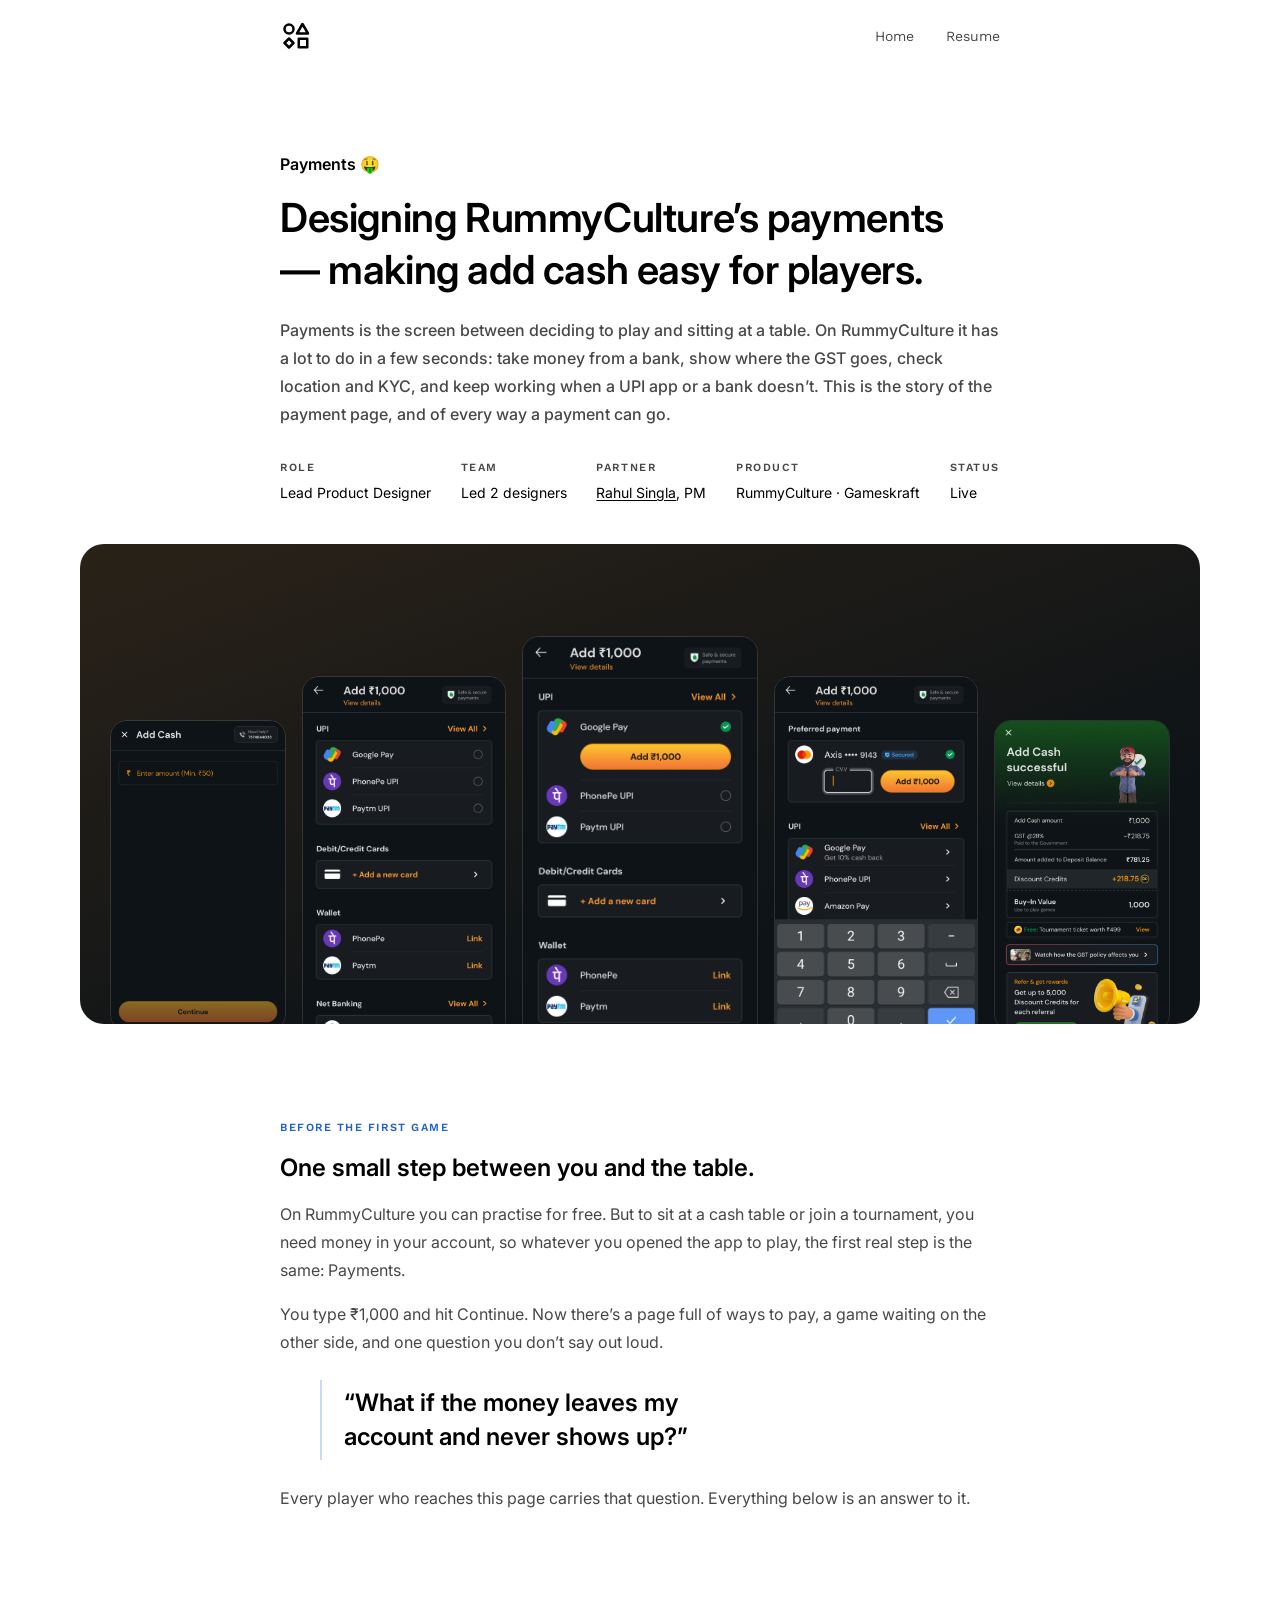
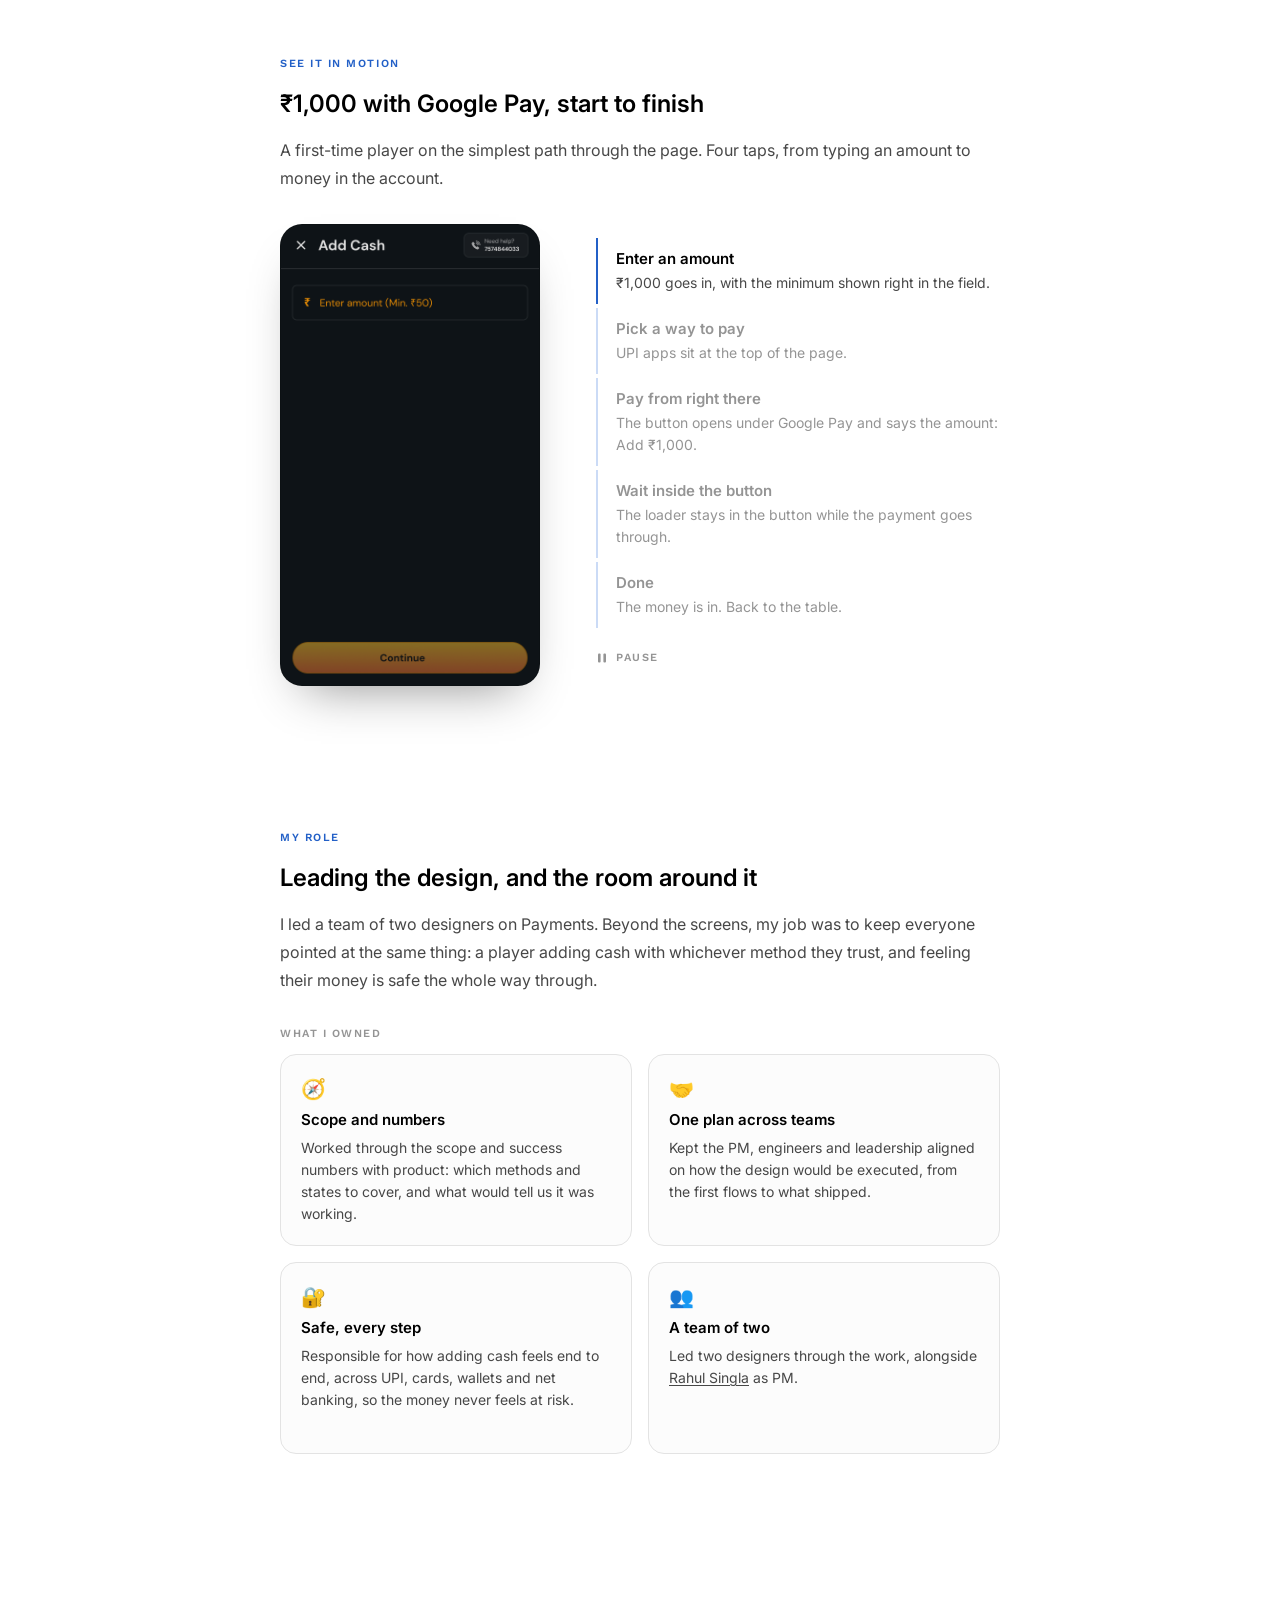
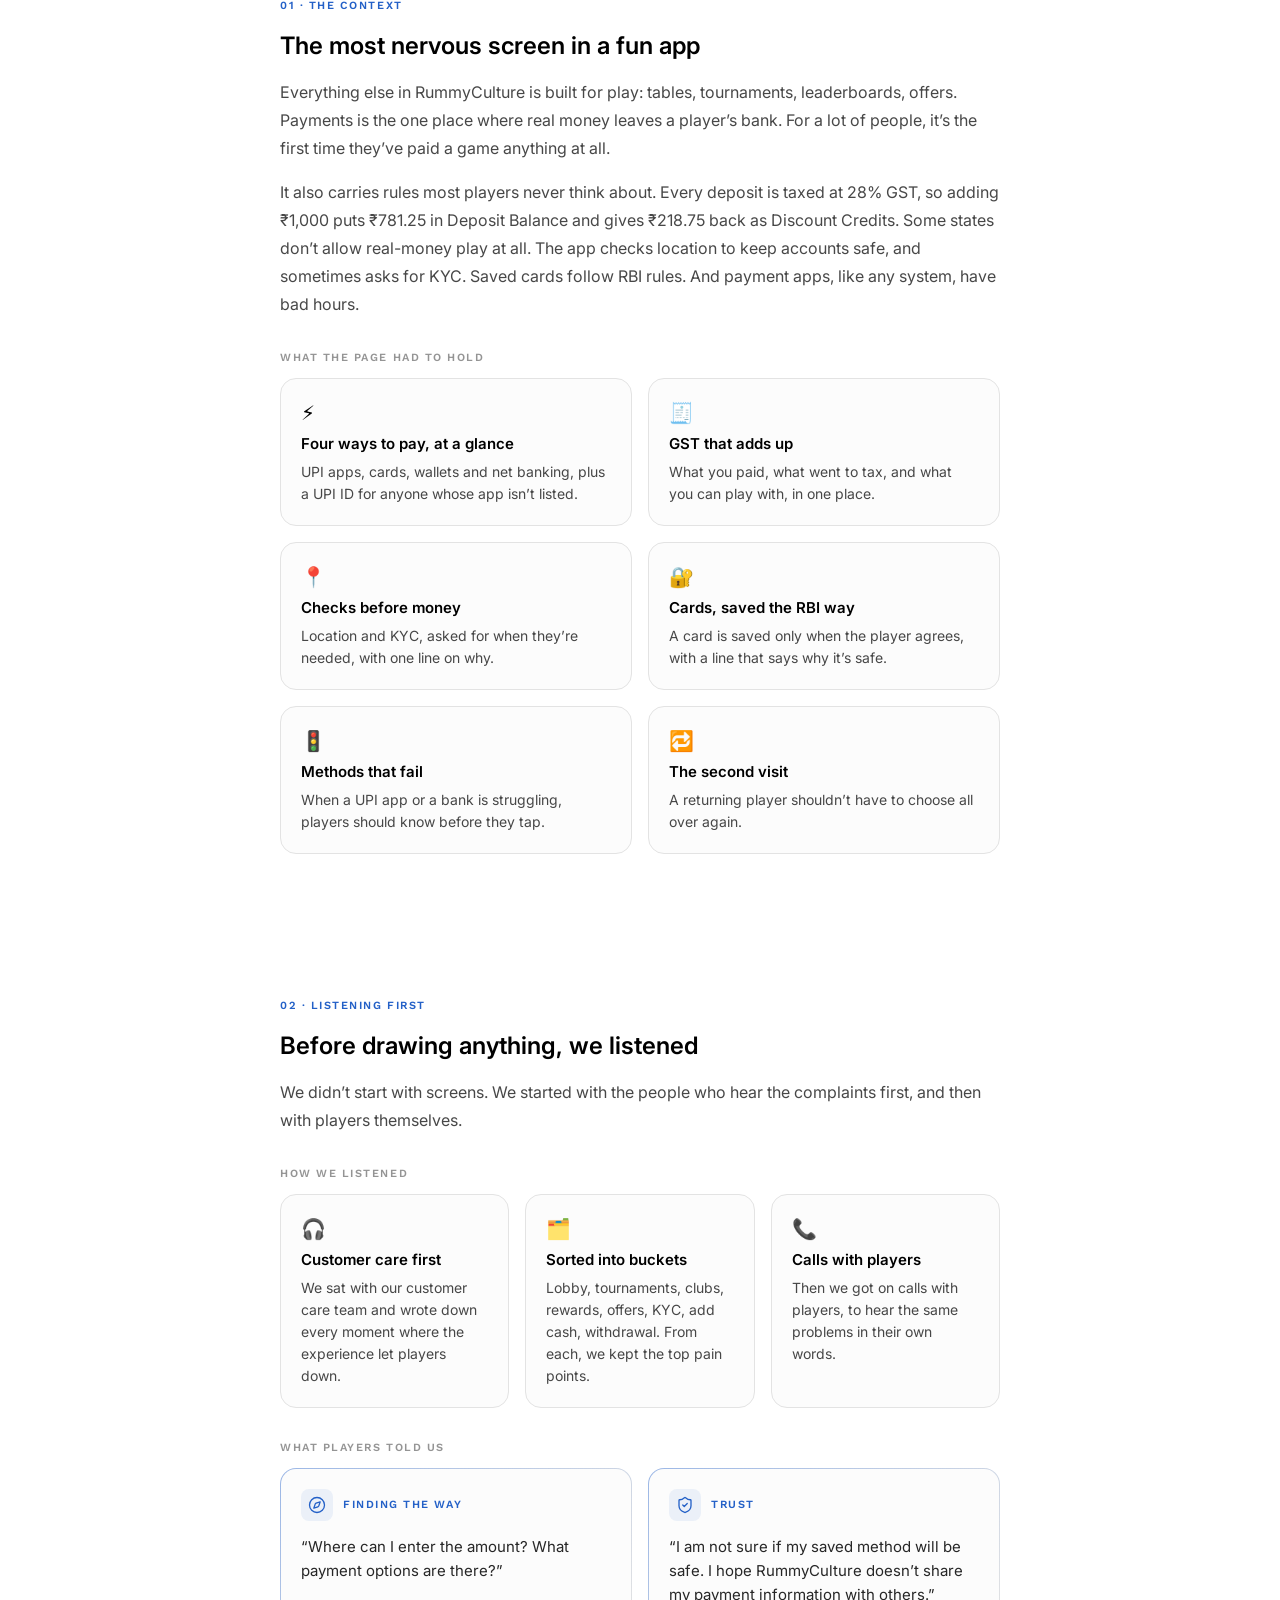
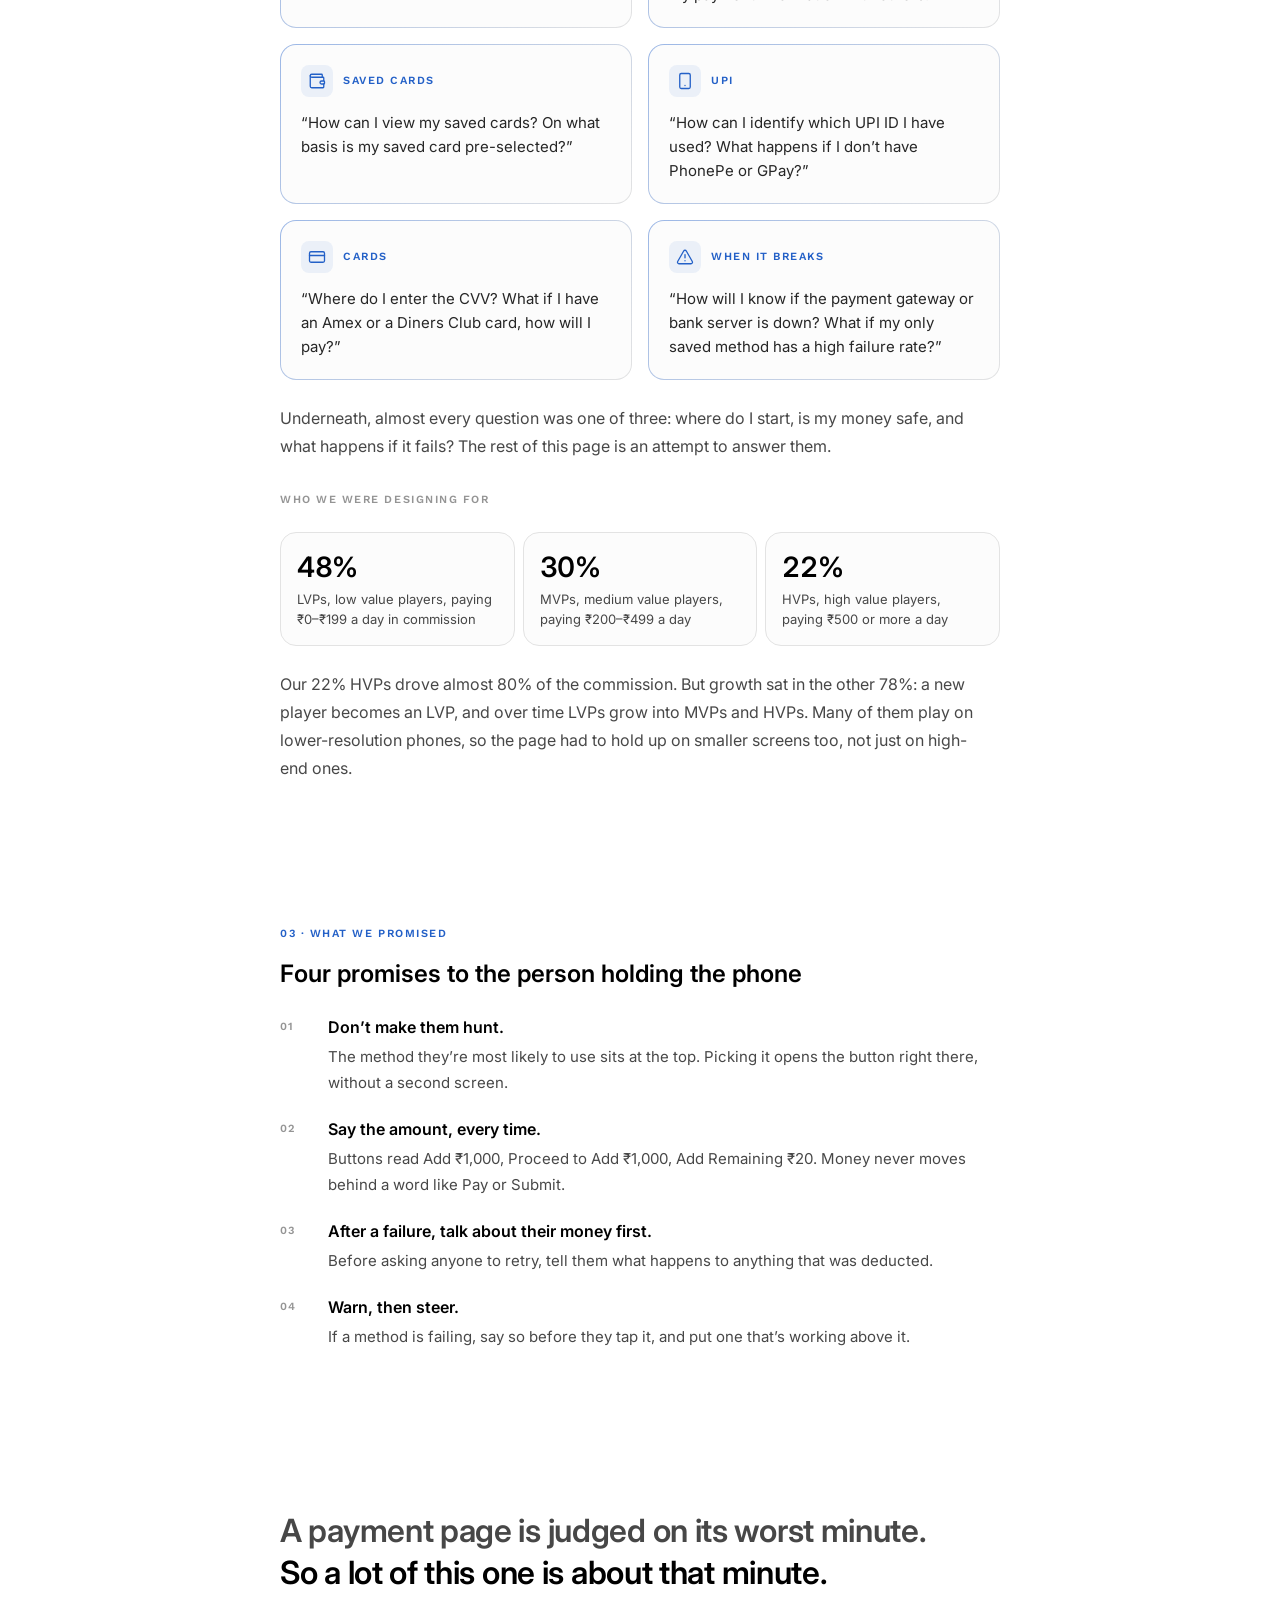
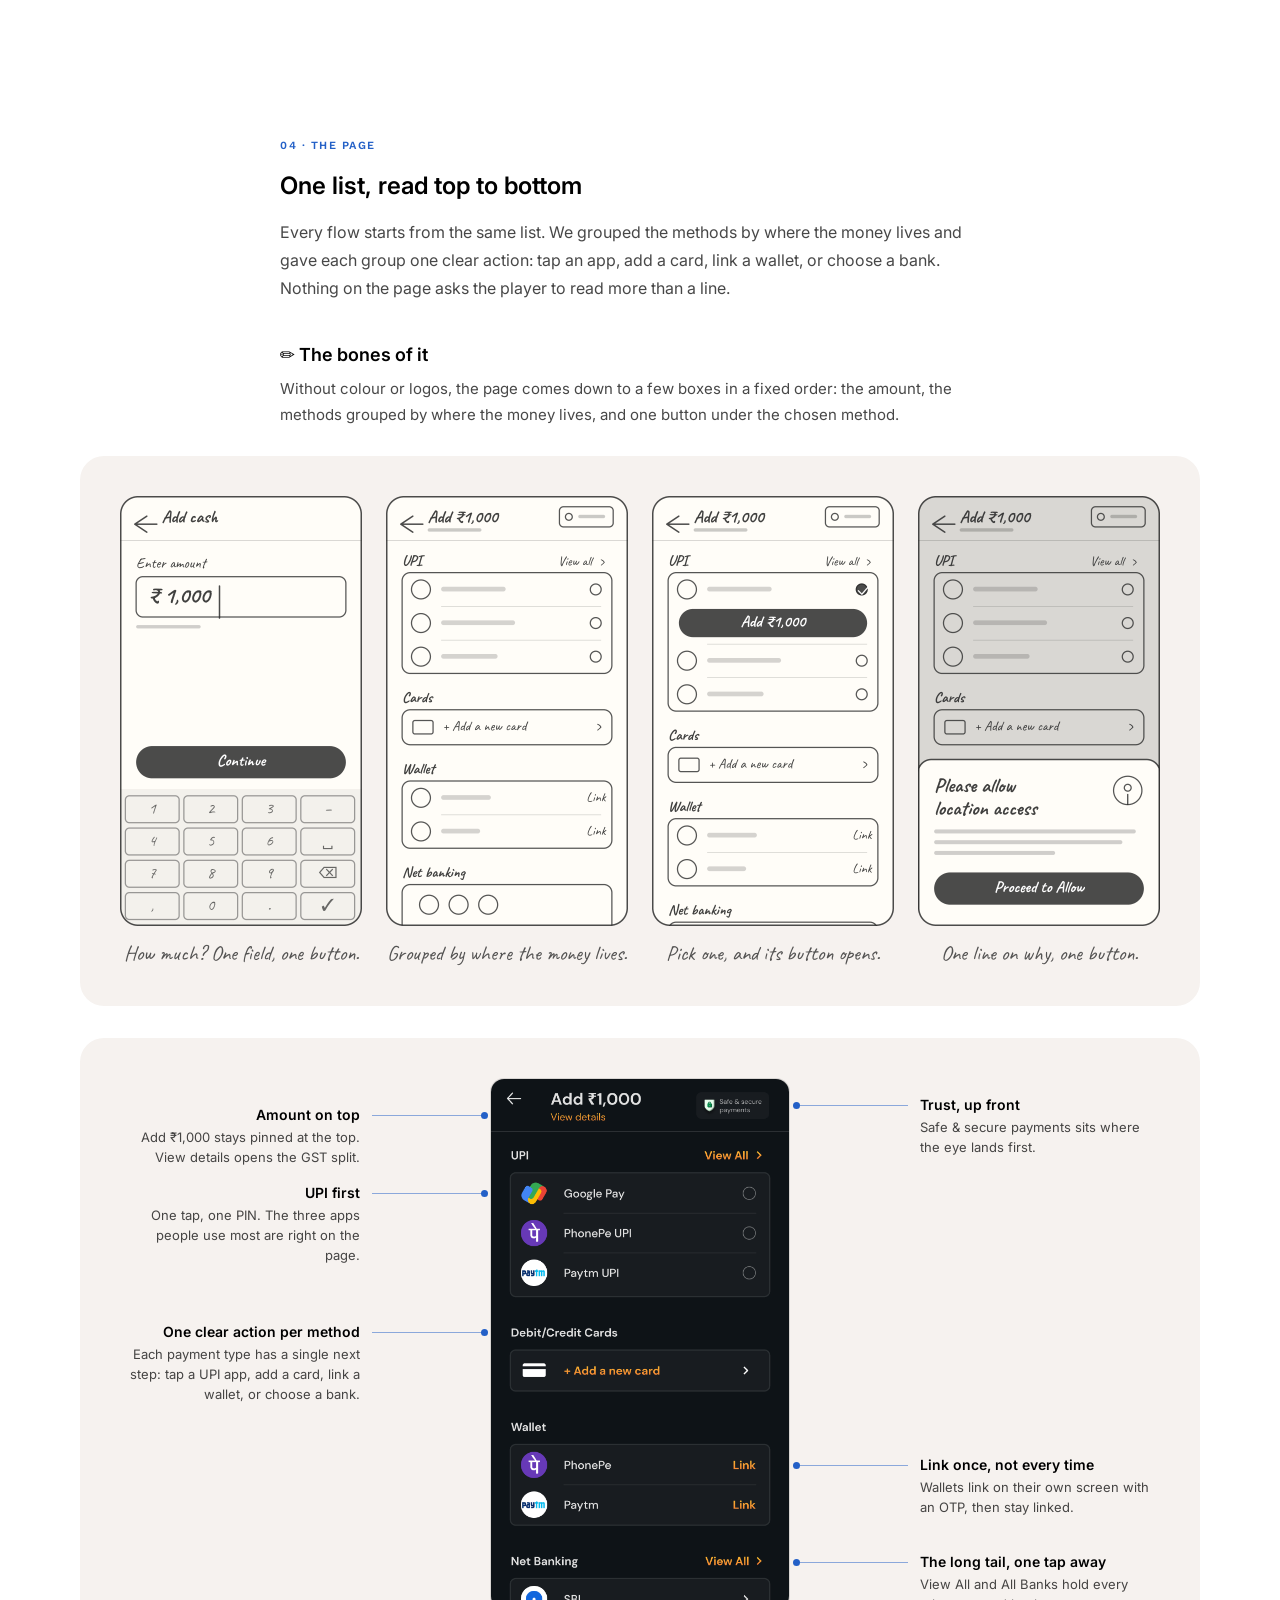
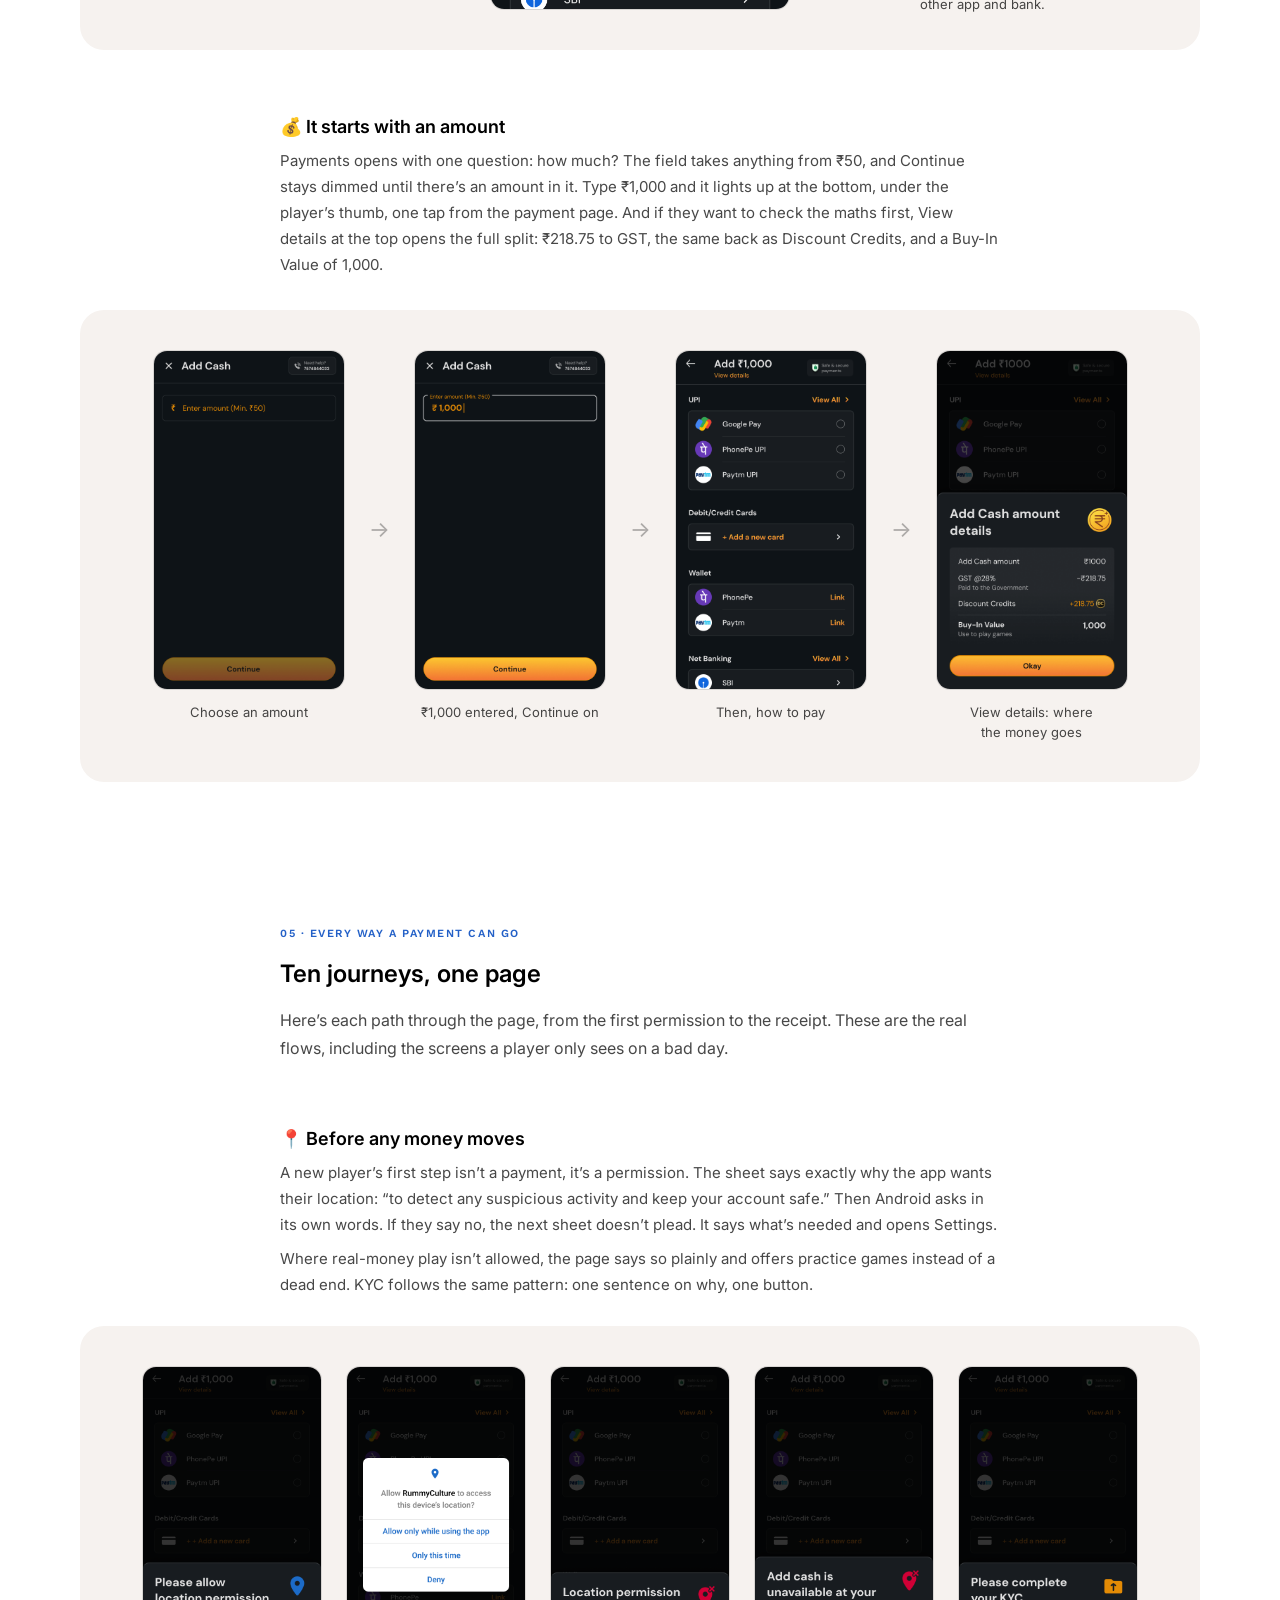
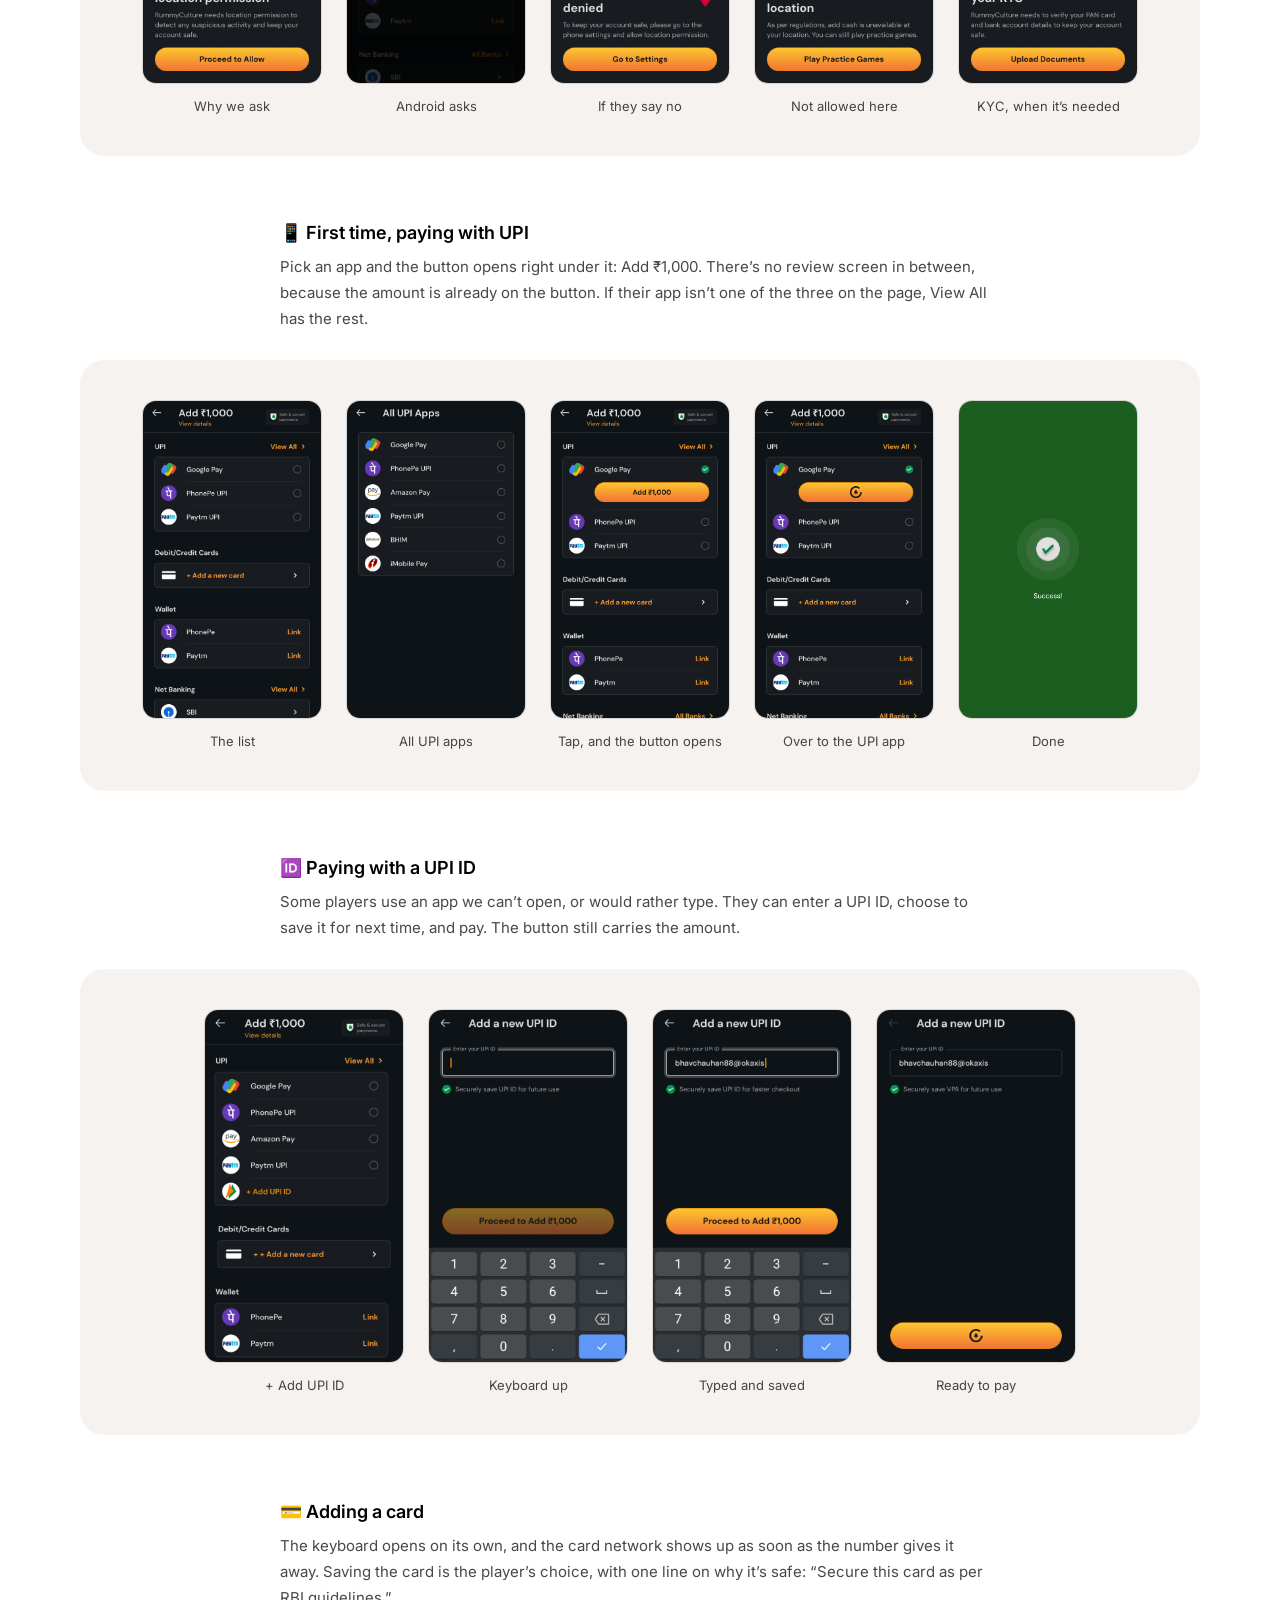
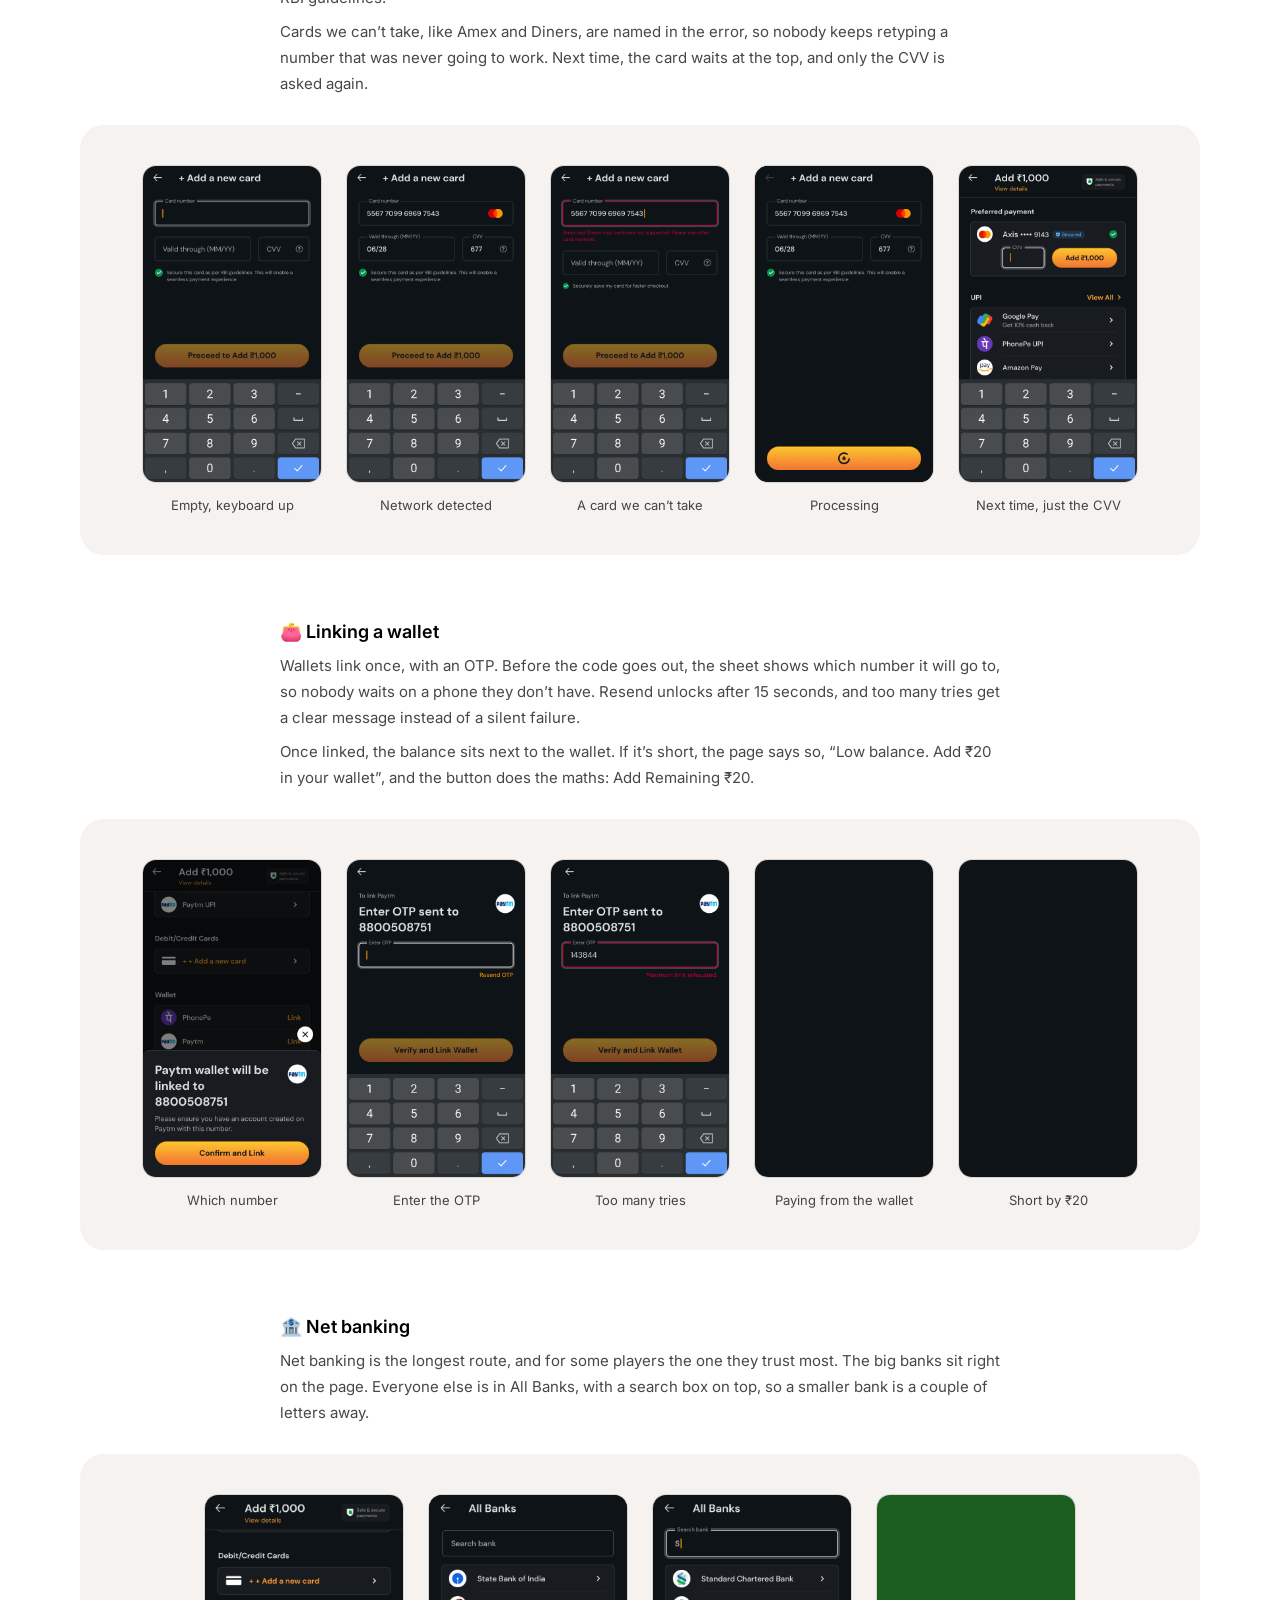
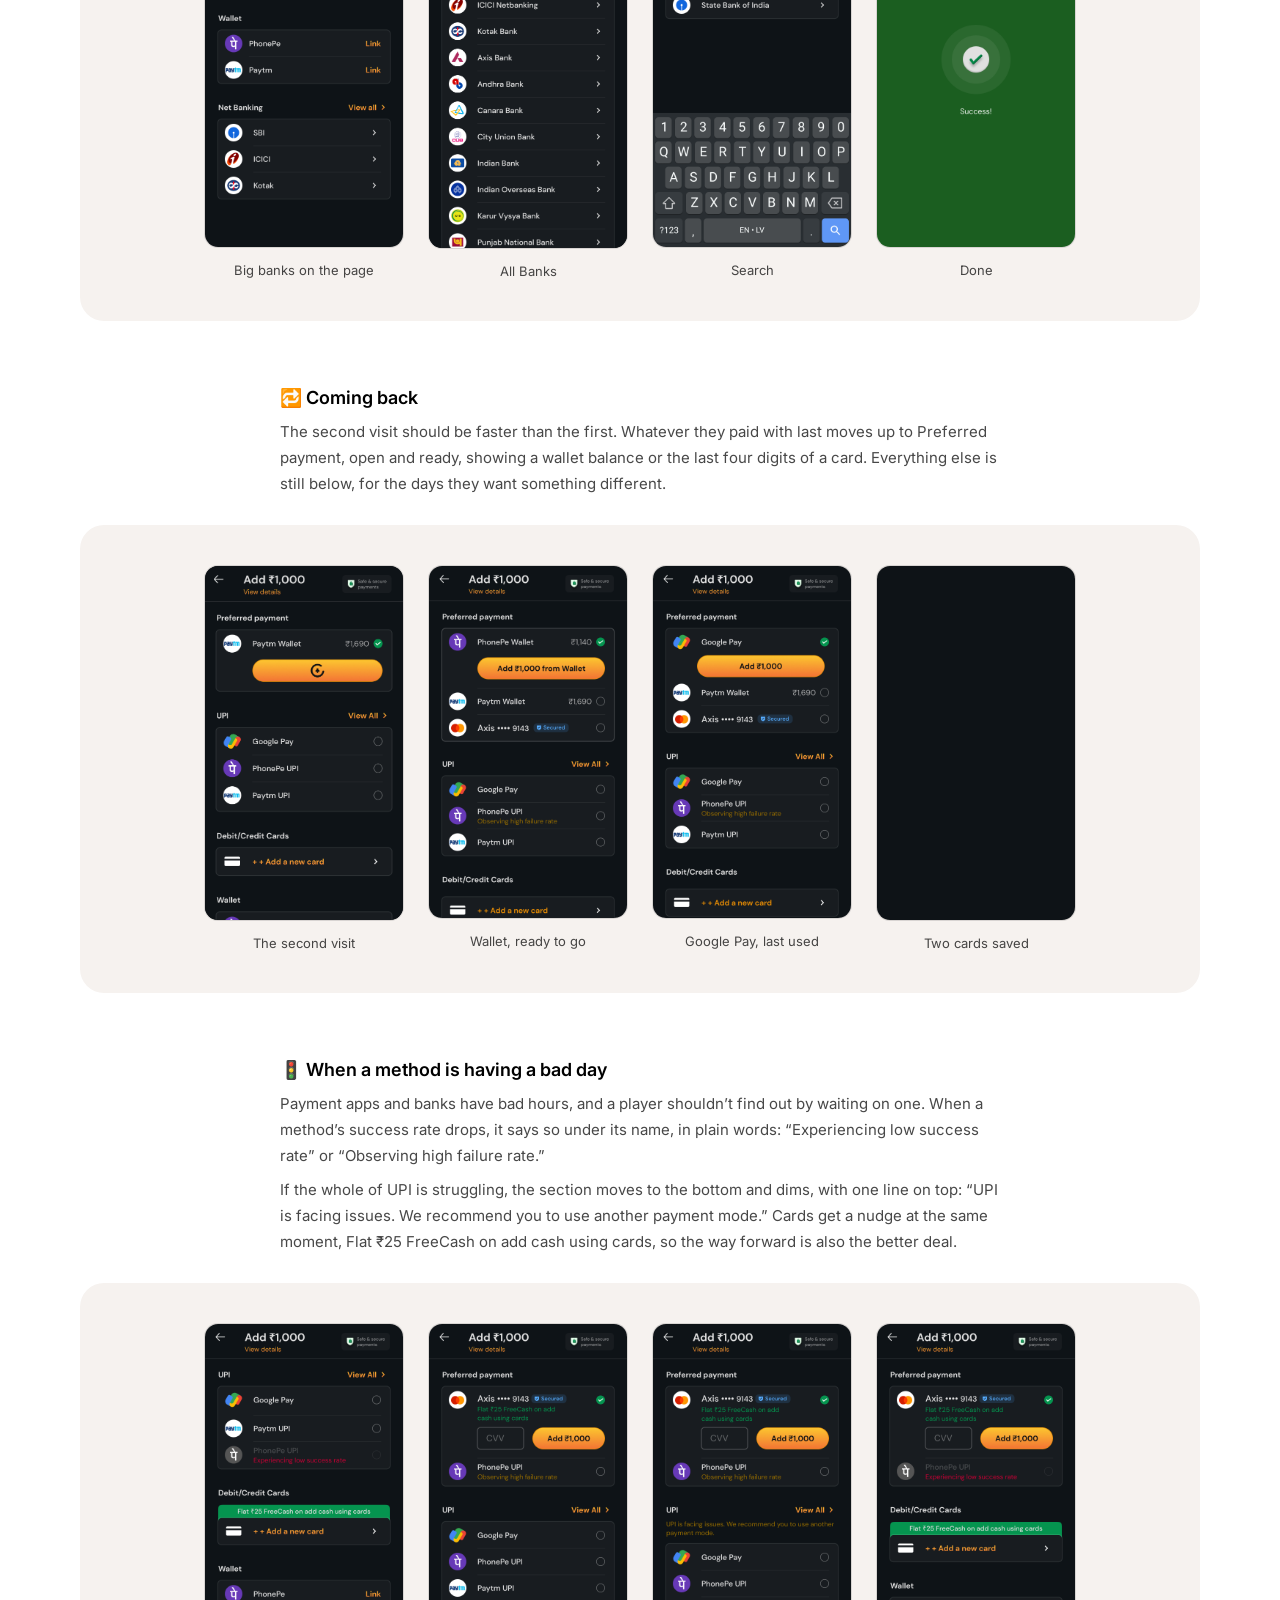
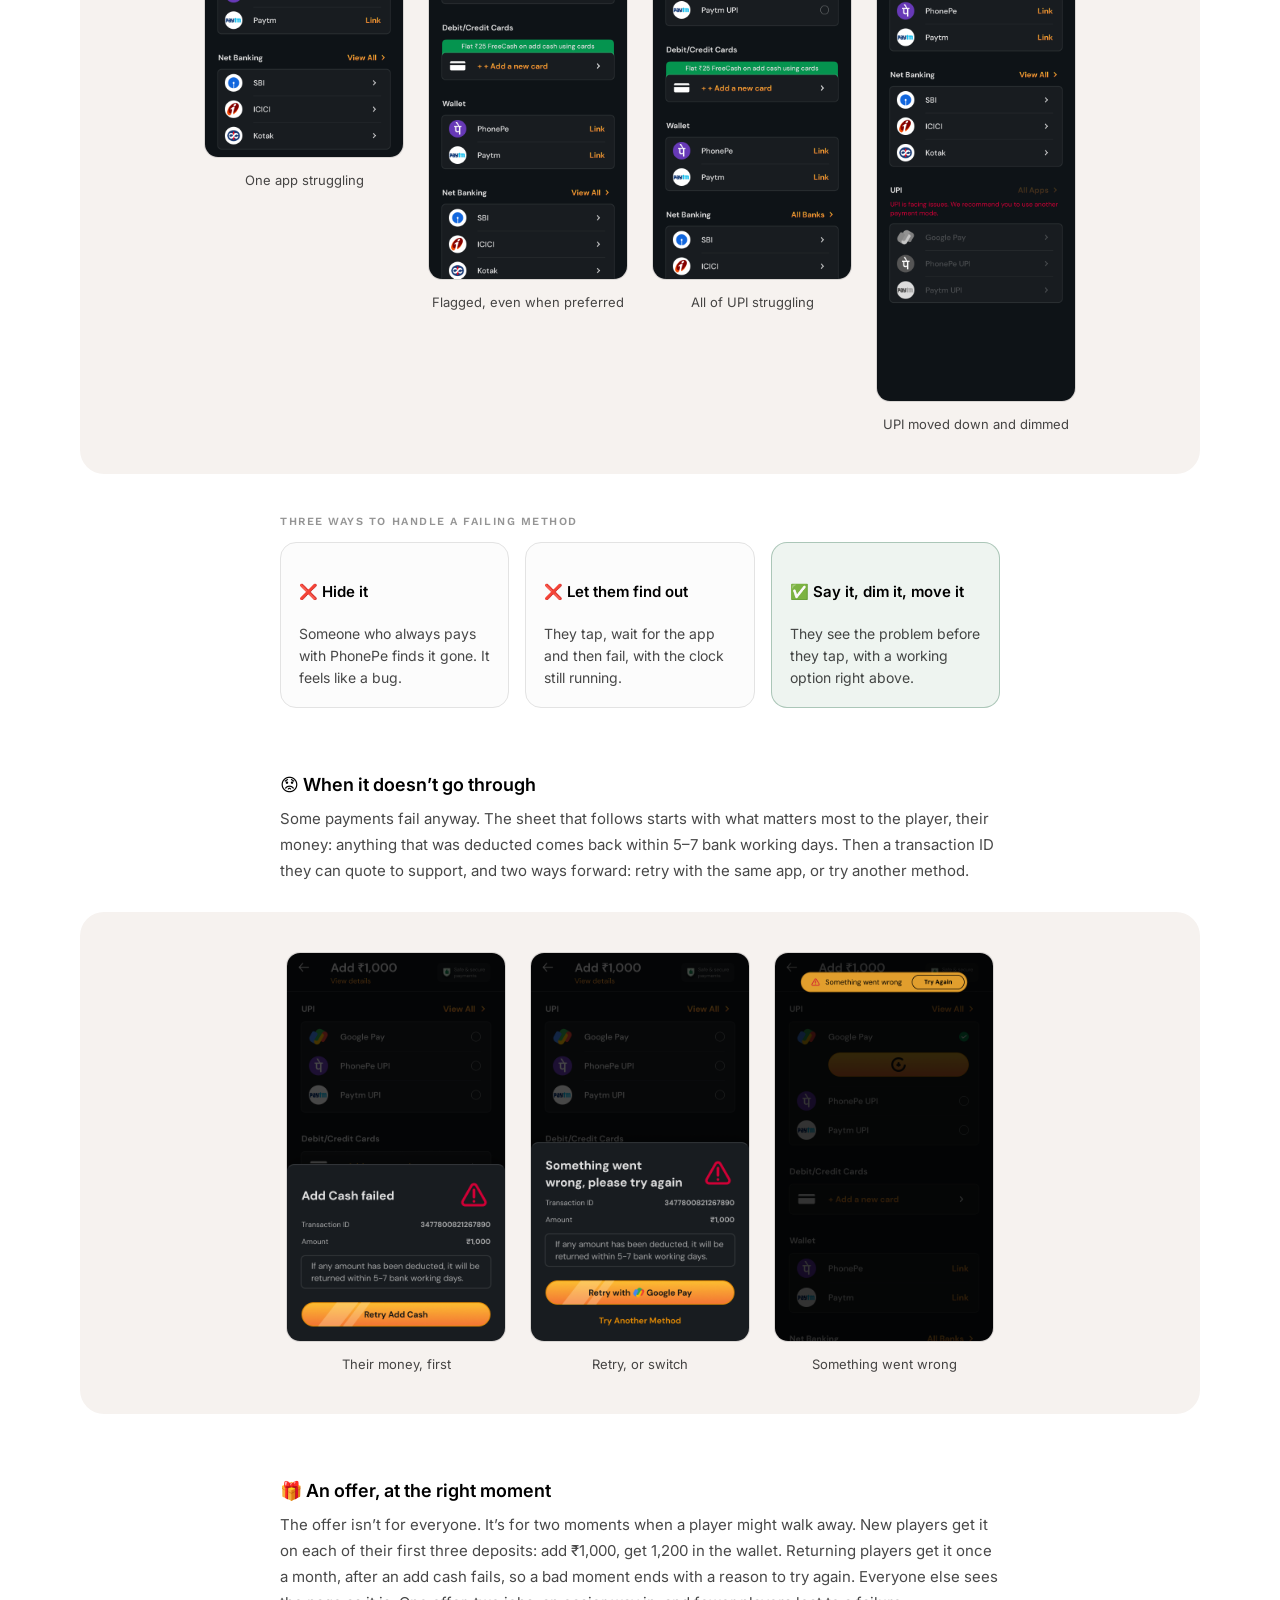
==== commit a777062a: "Payments: switch the page accent from pink to the app's blue Co-Authored-By: Claude Opus 5.5 <norepl" ====
--- a/projects/add-cash.html
+++ b/projects/add-cash.html
@@ -29,7 +29,7 @@
    ============================================================ */
 :root{
   --ac-card:#fcfcfc;      --ac-card-bd:#e3e3e3;   --ac-canvas:#f6f2ef;
-  --ac-accent:#a75266;    --ac-line:#e8cec7;
+  --ac-accent:#2360c7;    --ac-line:#cbdbf6;
   --ac-ok:#2f6f4f;        --ac-ok-bg:#eef4f0;
   --ac-ph:#c14141;        --ac-ph-bg:#fbeeec;
   --ac-dim:rgba(0,0,0,.42);
@@ -160,10 +160,10 @@
 /* Listening first */
 @media (min-width:768px){.ac-holds--three{grid-template-columns:repeat(3,minmax(0,1fr))}}
 .ac-quote{margin:0;border:1px solid transparent;border-radius:16px;padding:20px;
-  background:linear-gradient(var(--ac-card),var(--ac-card)) padding-box,linear-gradient(135deg,rgba(167,82,102,.45),#e3e3e3) border-box}
+  background:linear-gradient(var(--ac-card),var(--ac-card)) padding-box,linear-gradient(135deg,rgba(35,96,199,.45),#e3e3e3) border-box}
 .ac-quote__tag{margin:0;display:flex;align-items:center;gap:10px;text-align:left;text-wrap:wrap;
   font-family:var(--font-nav);font-size:11px;line-height:16px;font-weight:600;letter-spacing:1.54px;color:var(--ac-accent);text-transform:uppercase}
-.ac-quote__icon{flex:none;display:grid;place-items:center;width:32px;height:32px;border-radius:8px;background:rgba(167,82,102,.08)}
+.ac-quote__icon{flex:none;display:grid;place-items:center;width:32px;height:32px;border-radius:8px;background:rgba(35,96,199,.08)}
 .ac-quote__icon svg{width:18px;height:18px;fill:none;stroke:var(--ac-accent);stroke-width:1.75;stroke-linecap:round;stroke-linejoin:round}
 .ac-quote p{margin-top:14px;font-size:15px;line-height:24px;color:rgba(0,0,0,.85)}
 .ac-after{margin-top:24px}
@@ -205,7 +205,7 @@
 .ac-anat__col--l .ac-call__txt{text-align:right}
 .ac-call h3{font-weight:600;font-size:14px;line-height:20px}
 .ac-call p{margin-top:2px;font-size:13px;line-height:20px;color:var(--ink-muted)}
-.ac-call__line{position:relative;flex:1;min-width:24px;height:1px;margin-top:10px;background:rgba(167,82,102,.5)}
+.ac-call__line{position:relative;flex:1;min-width:24px;height:1px;margin-top:10px;background:rgba(35,96,199,.5)}
 .ac-anat__col--l .ac-call__line{margin-left:12px}
 .ac-anat__col--r .ac-call__line{margin-right:12px}
 .ac-call__line::after{content:"";position:absolute;top:-3px;width:7px;height:7px;border-radius:50%;background:var(--ac-accent)}
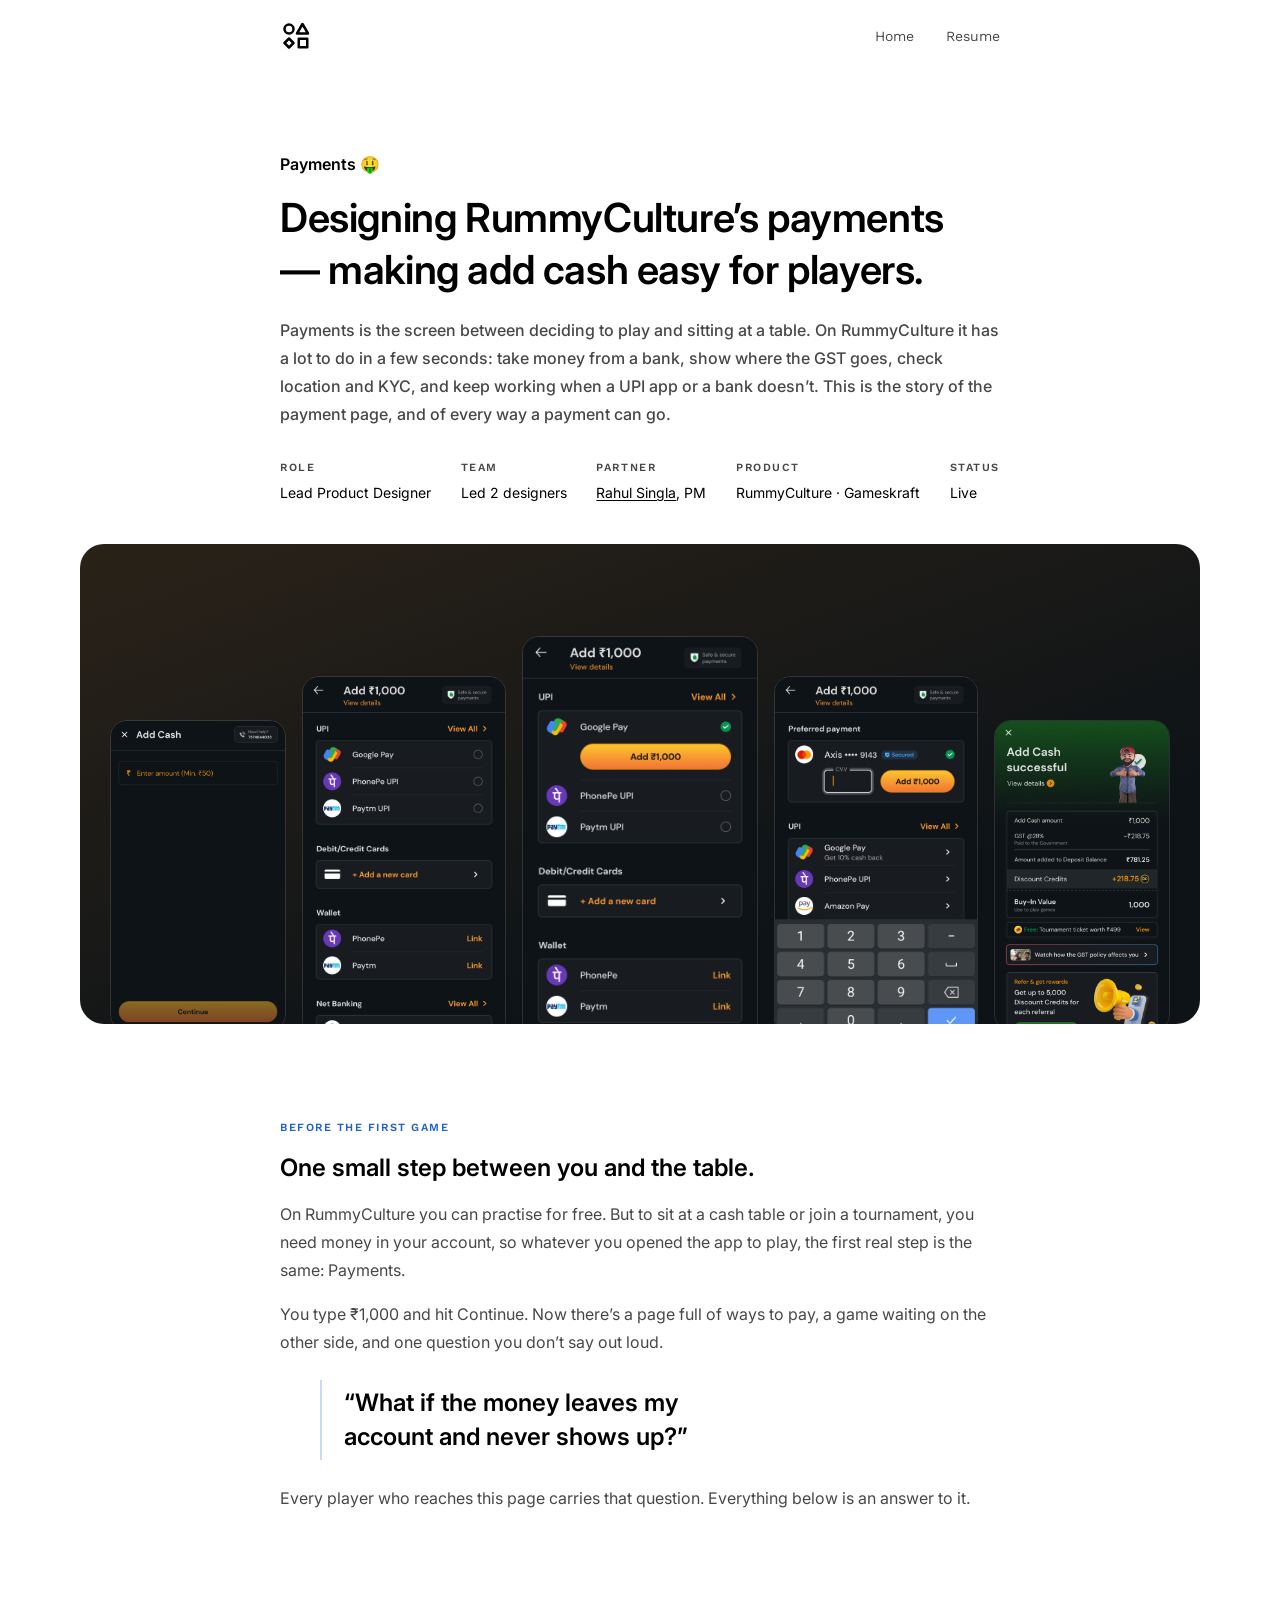
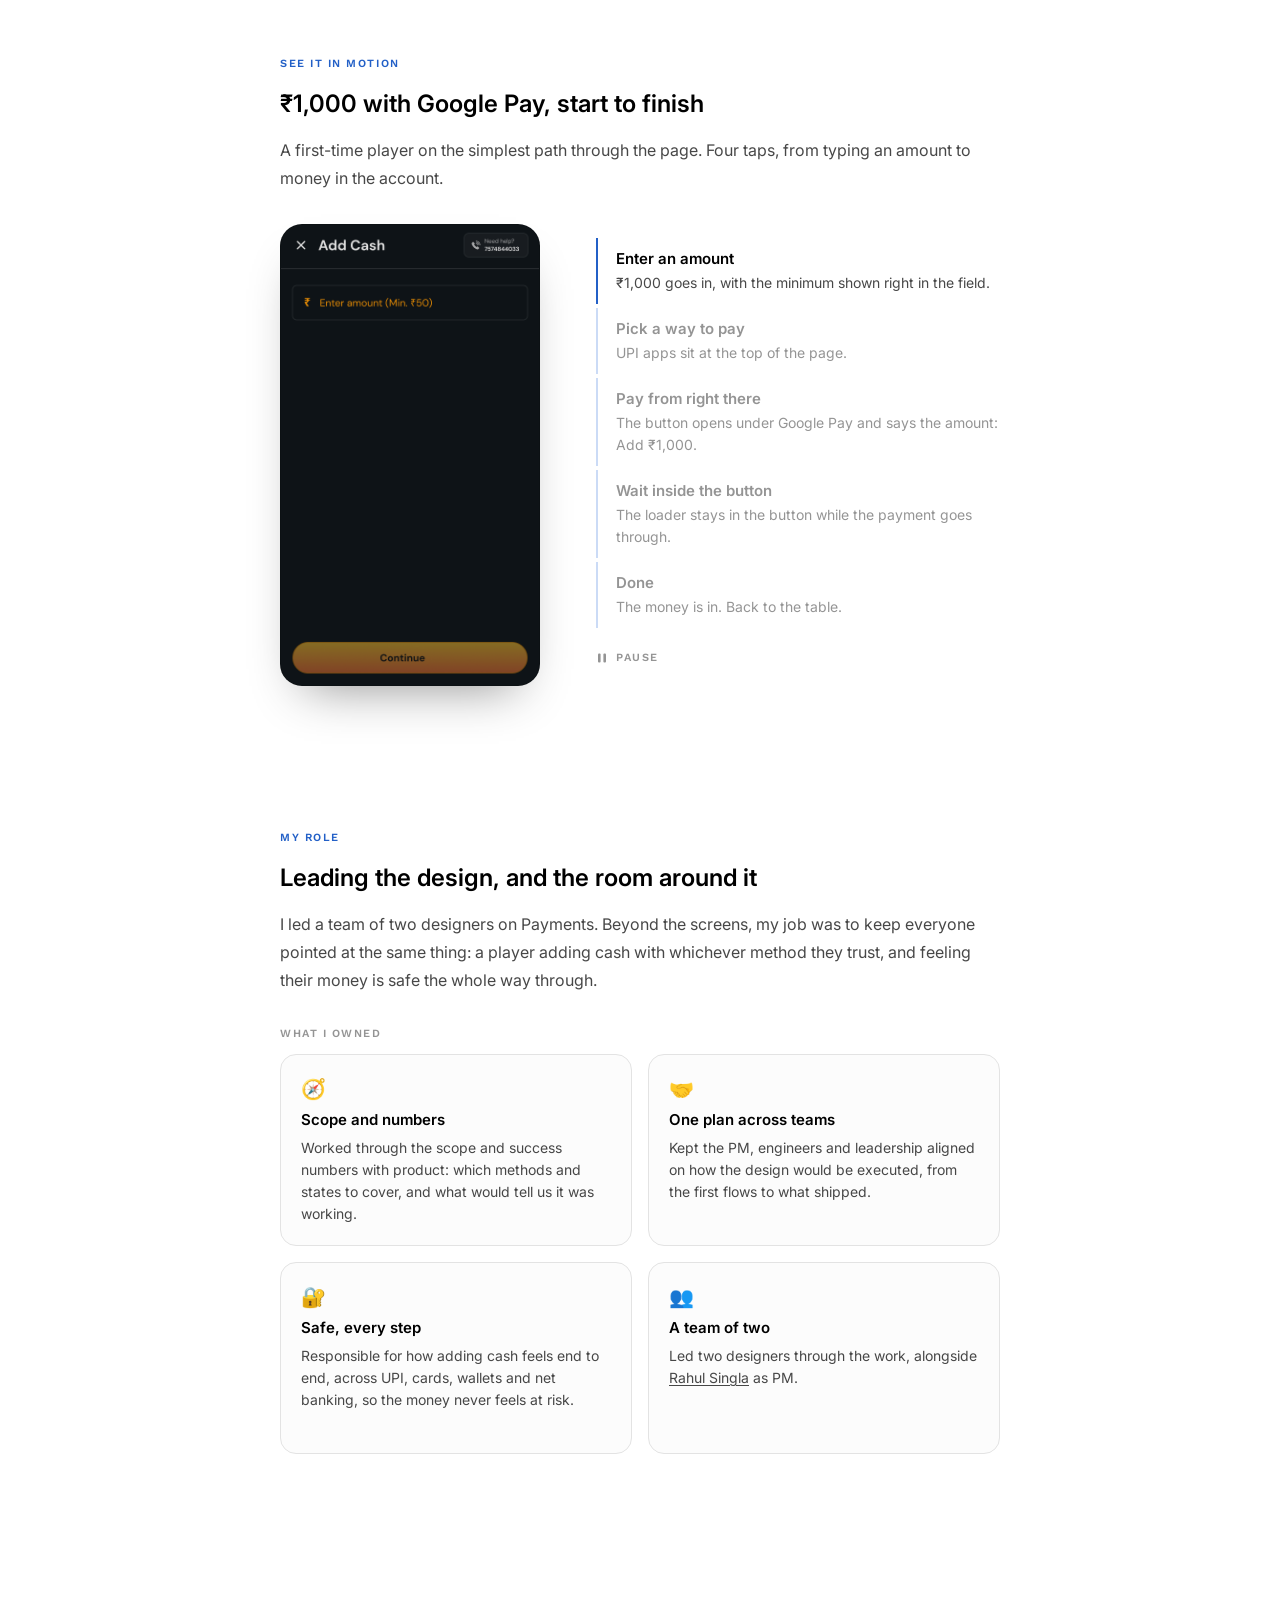
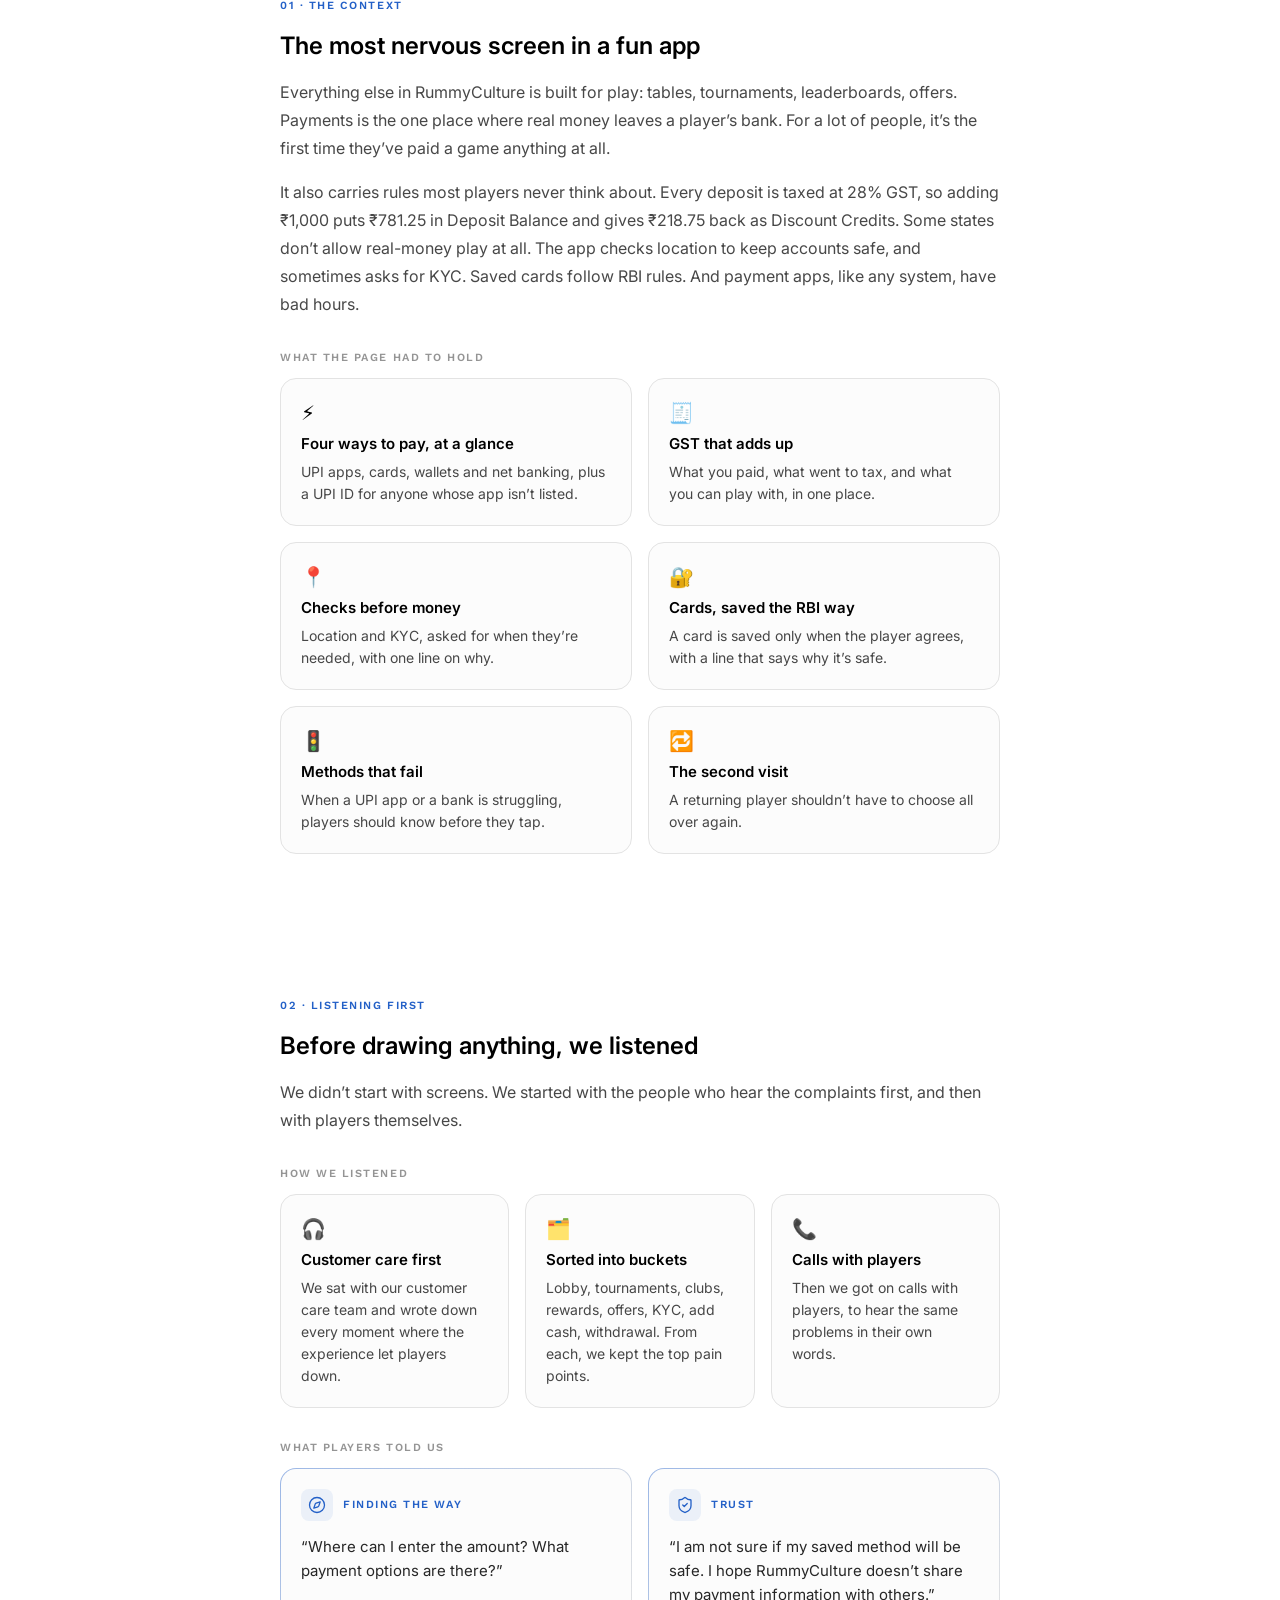
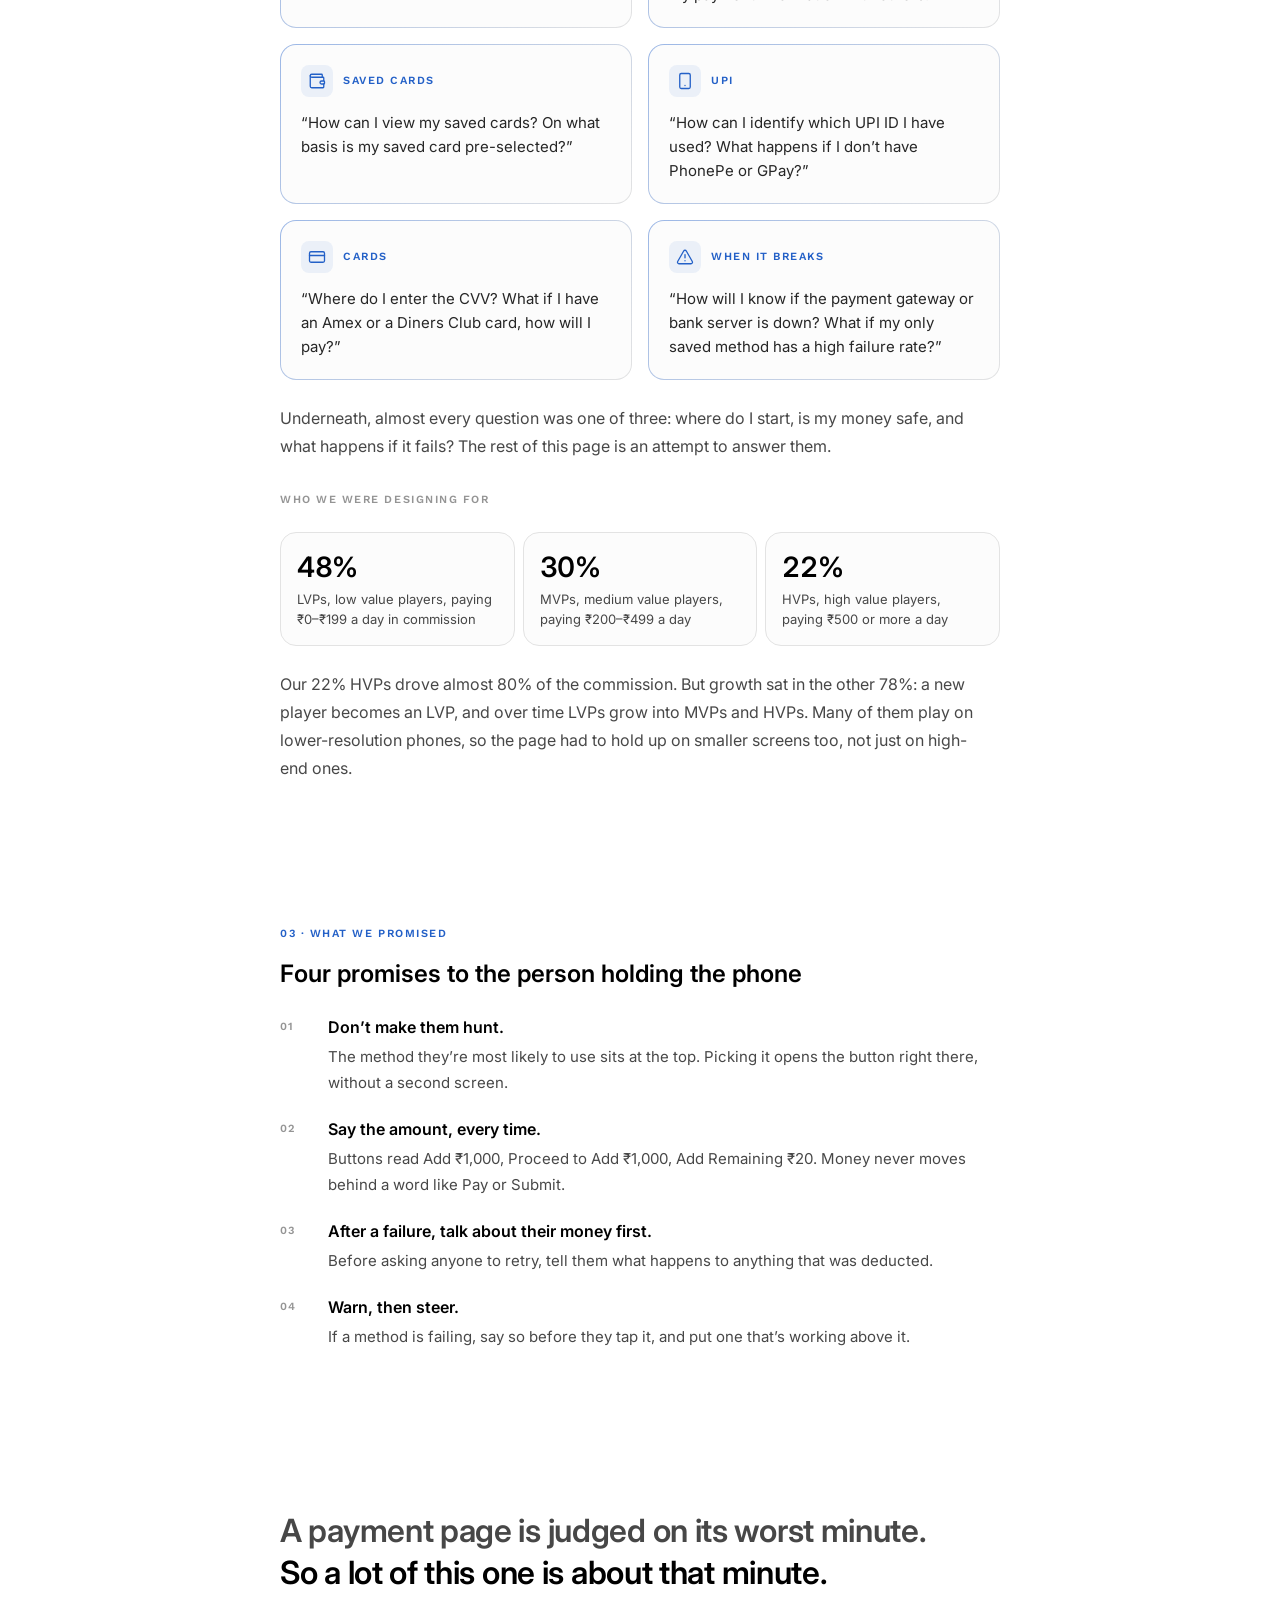
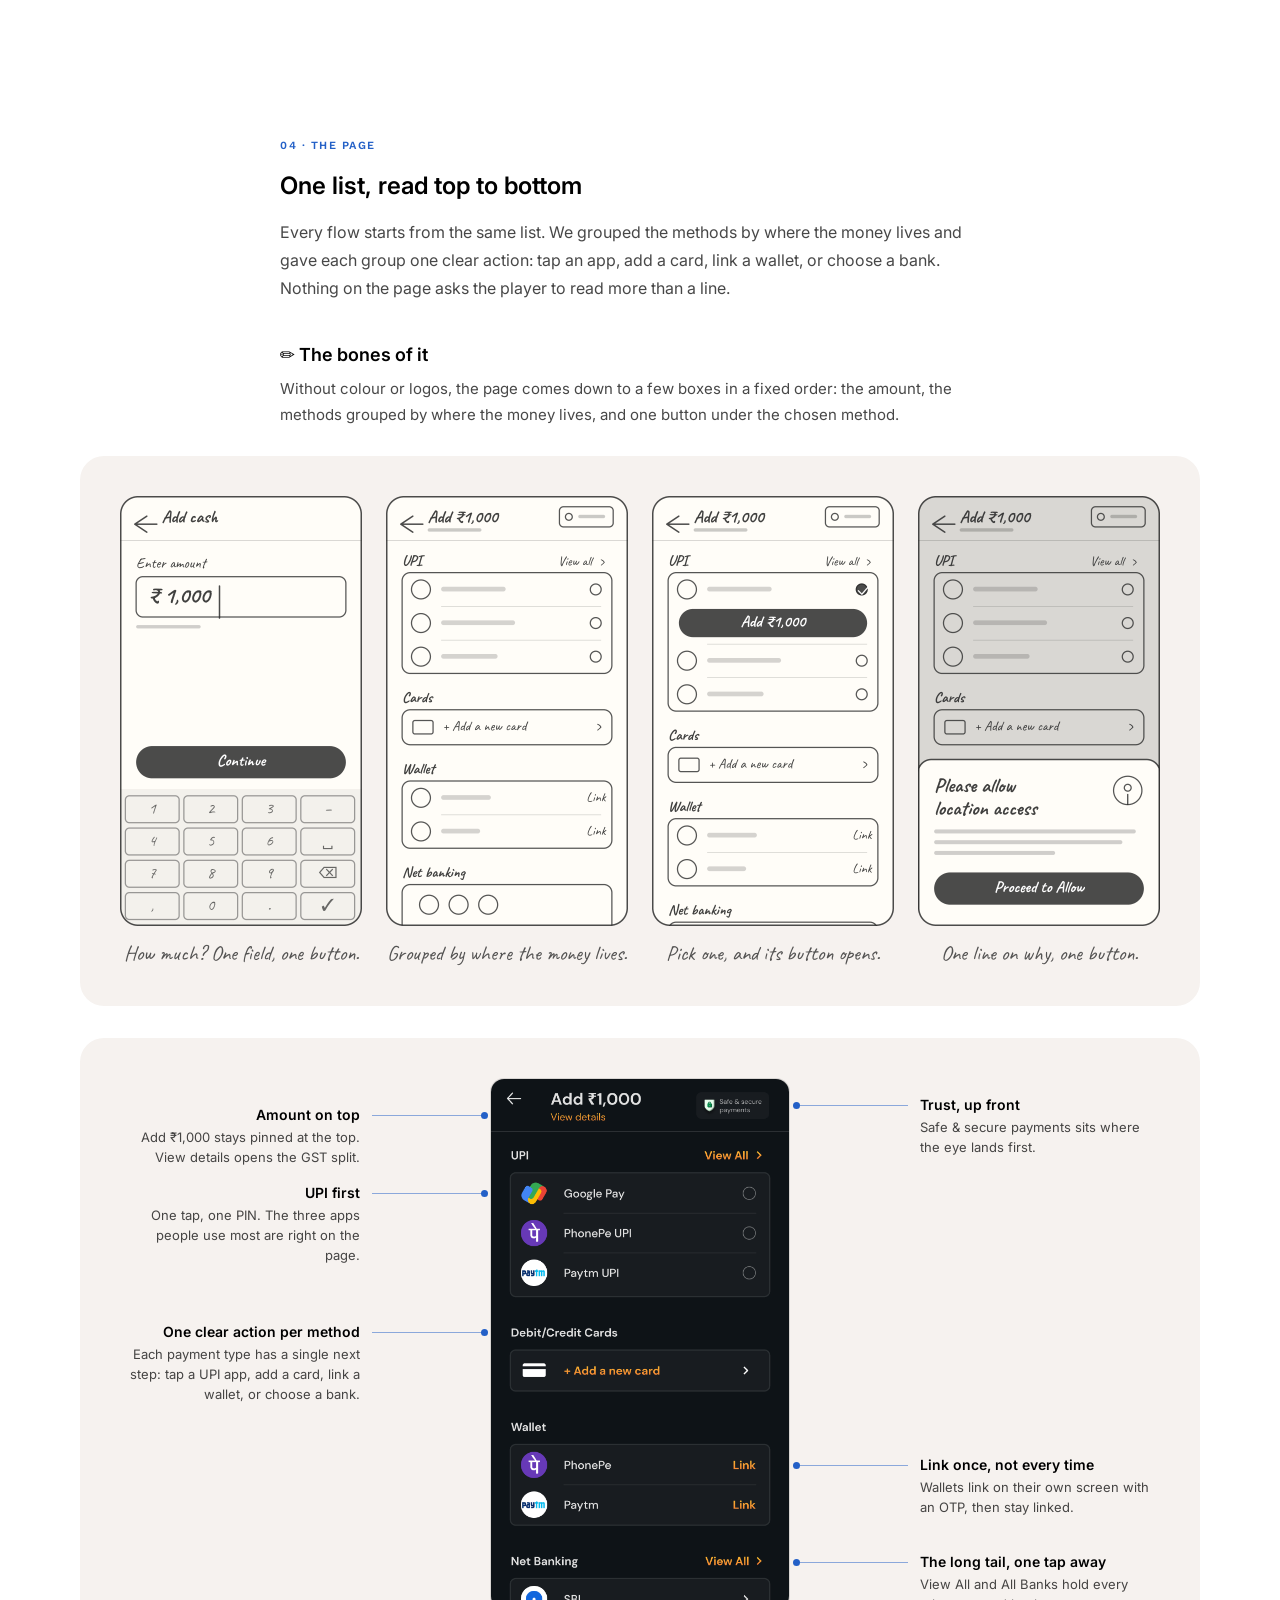
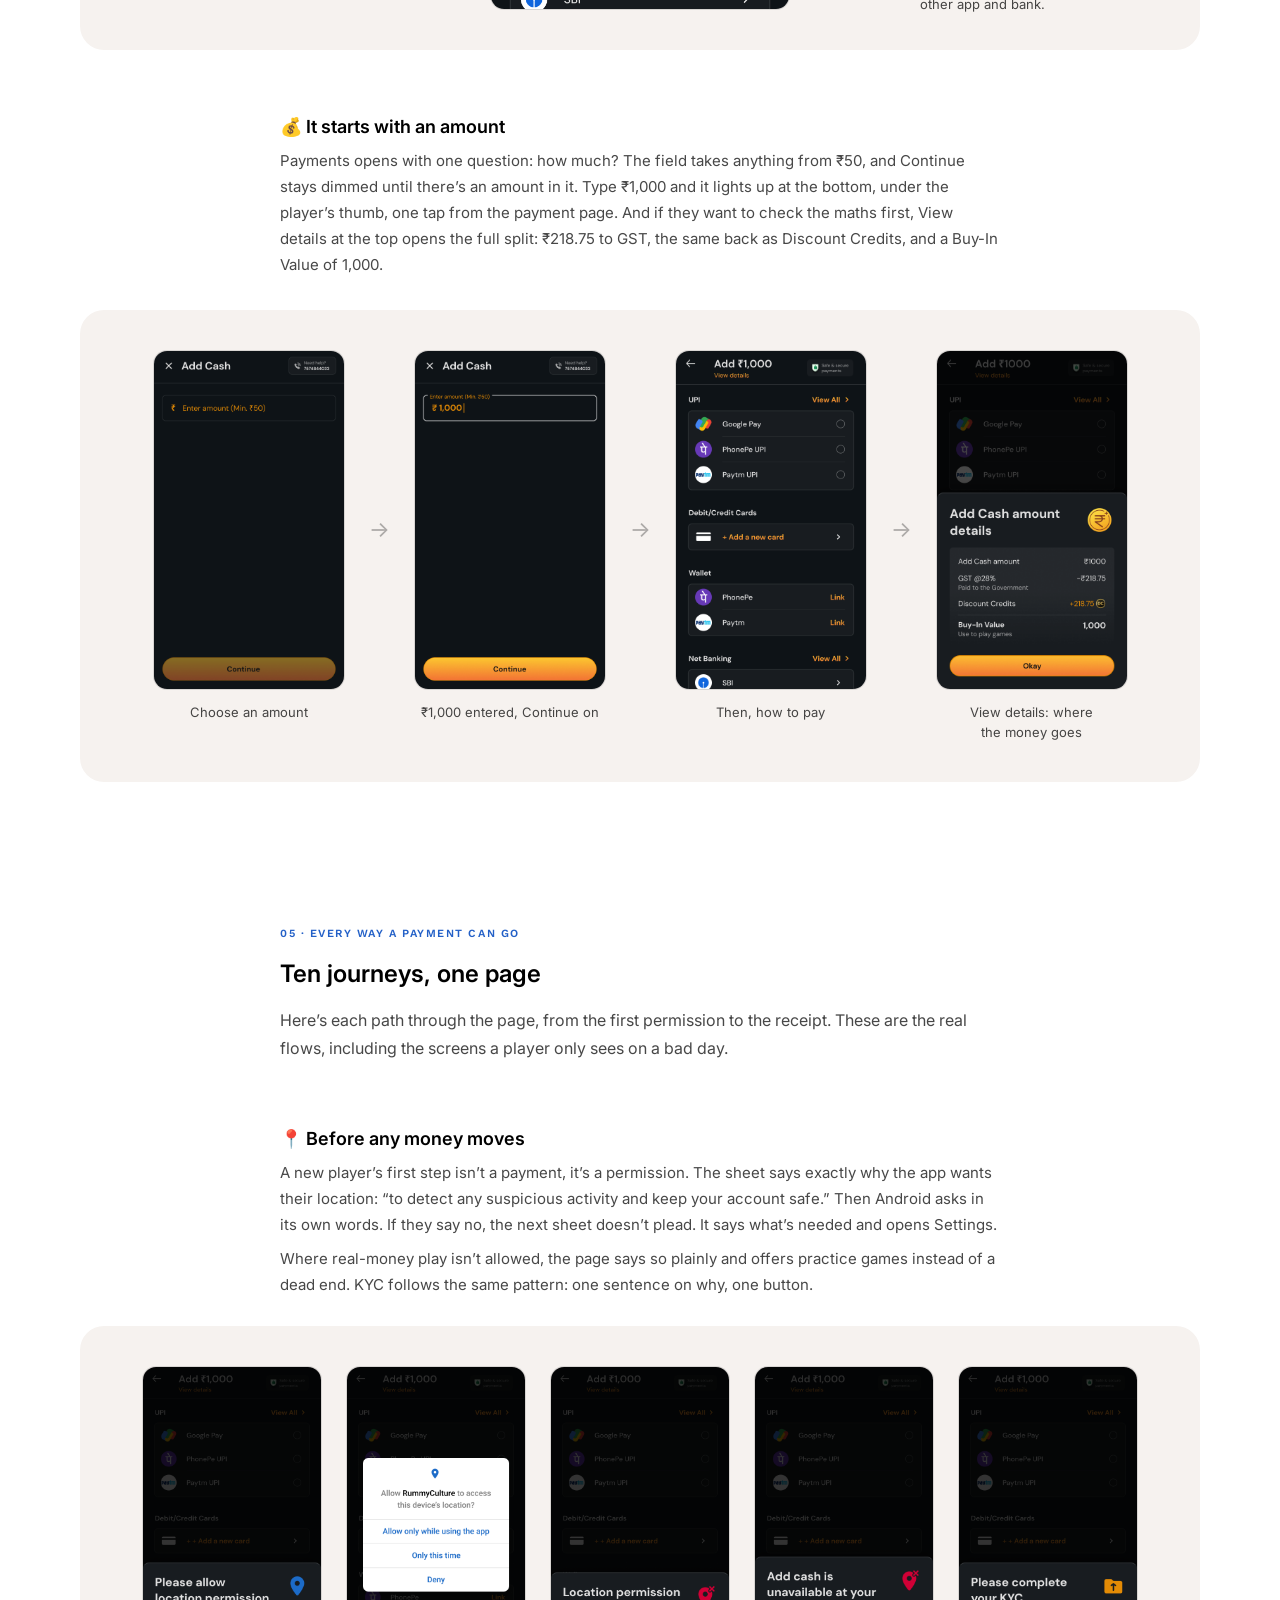
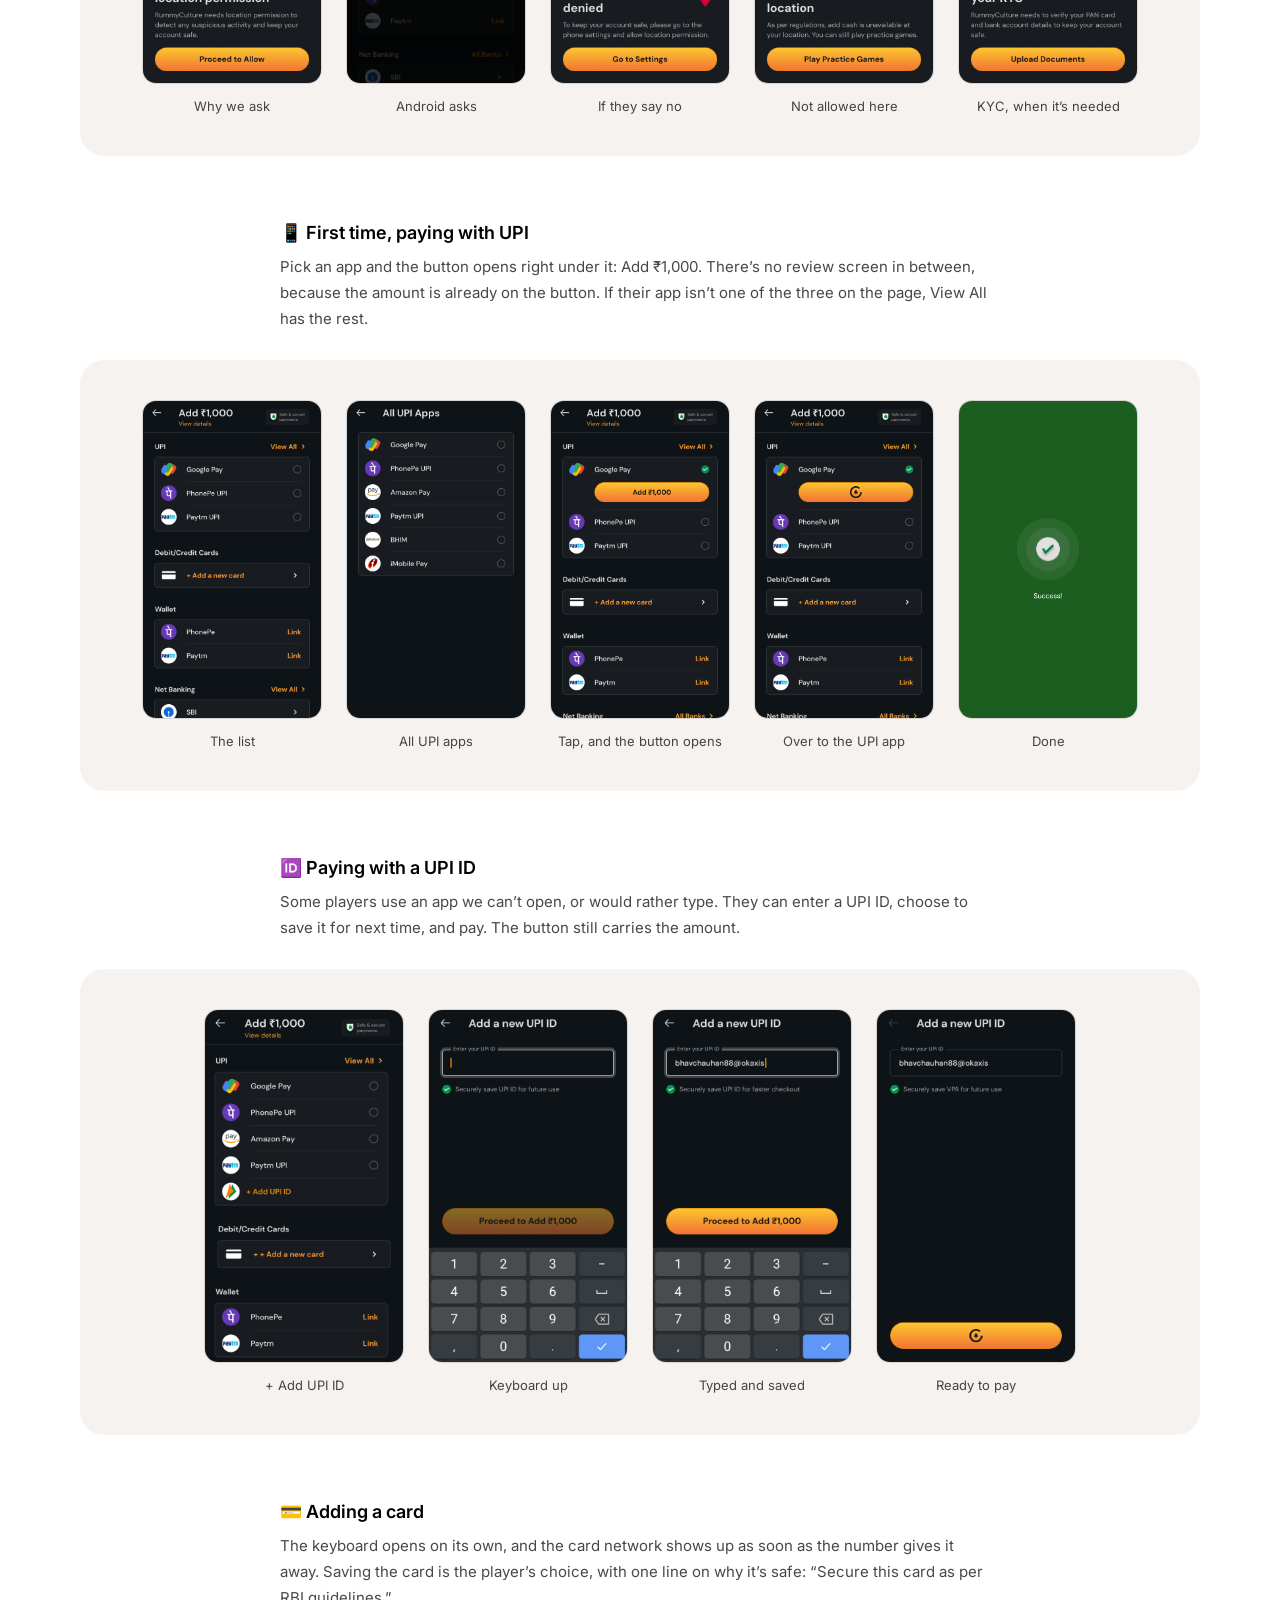
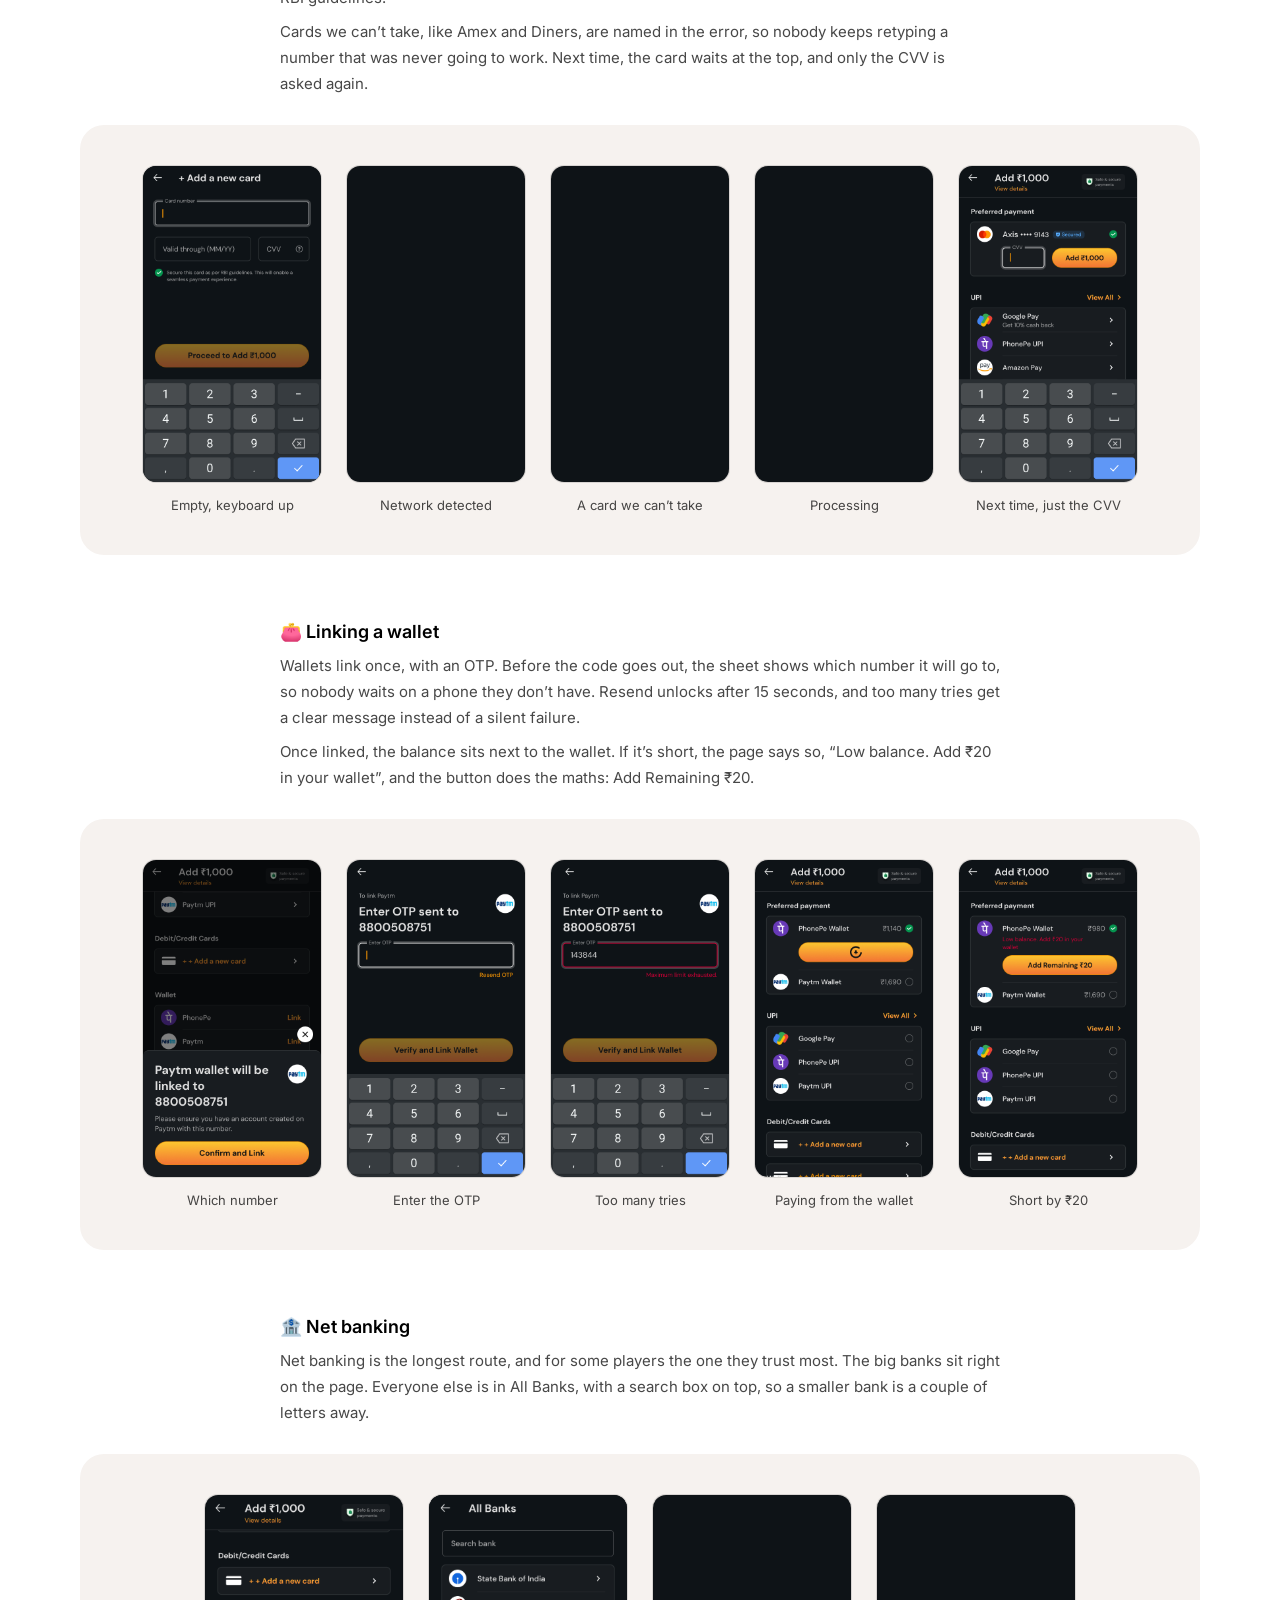
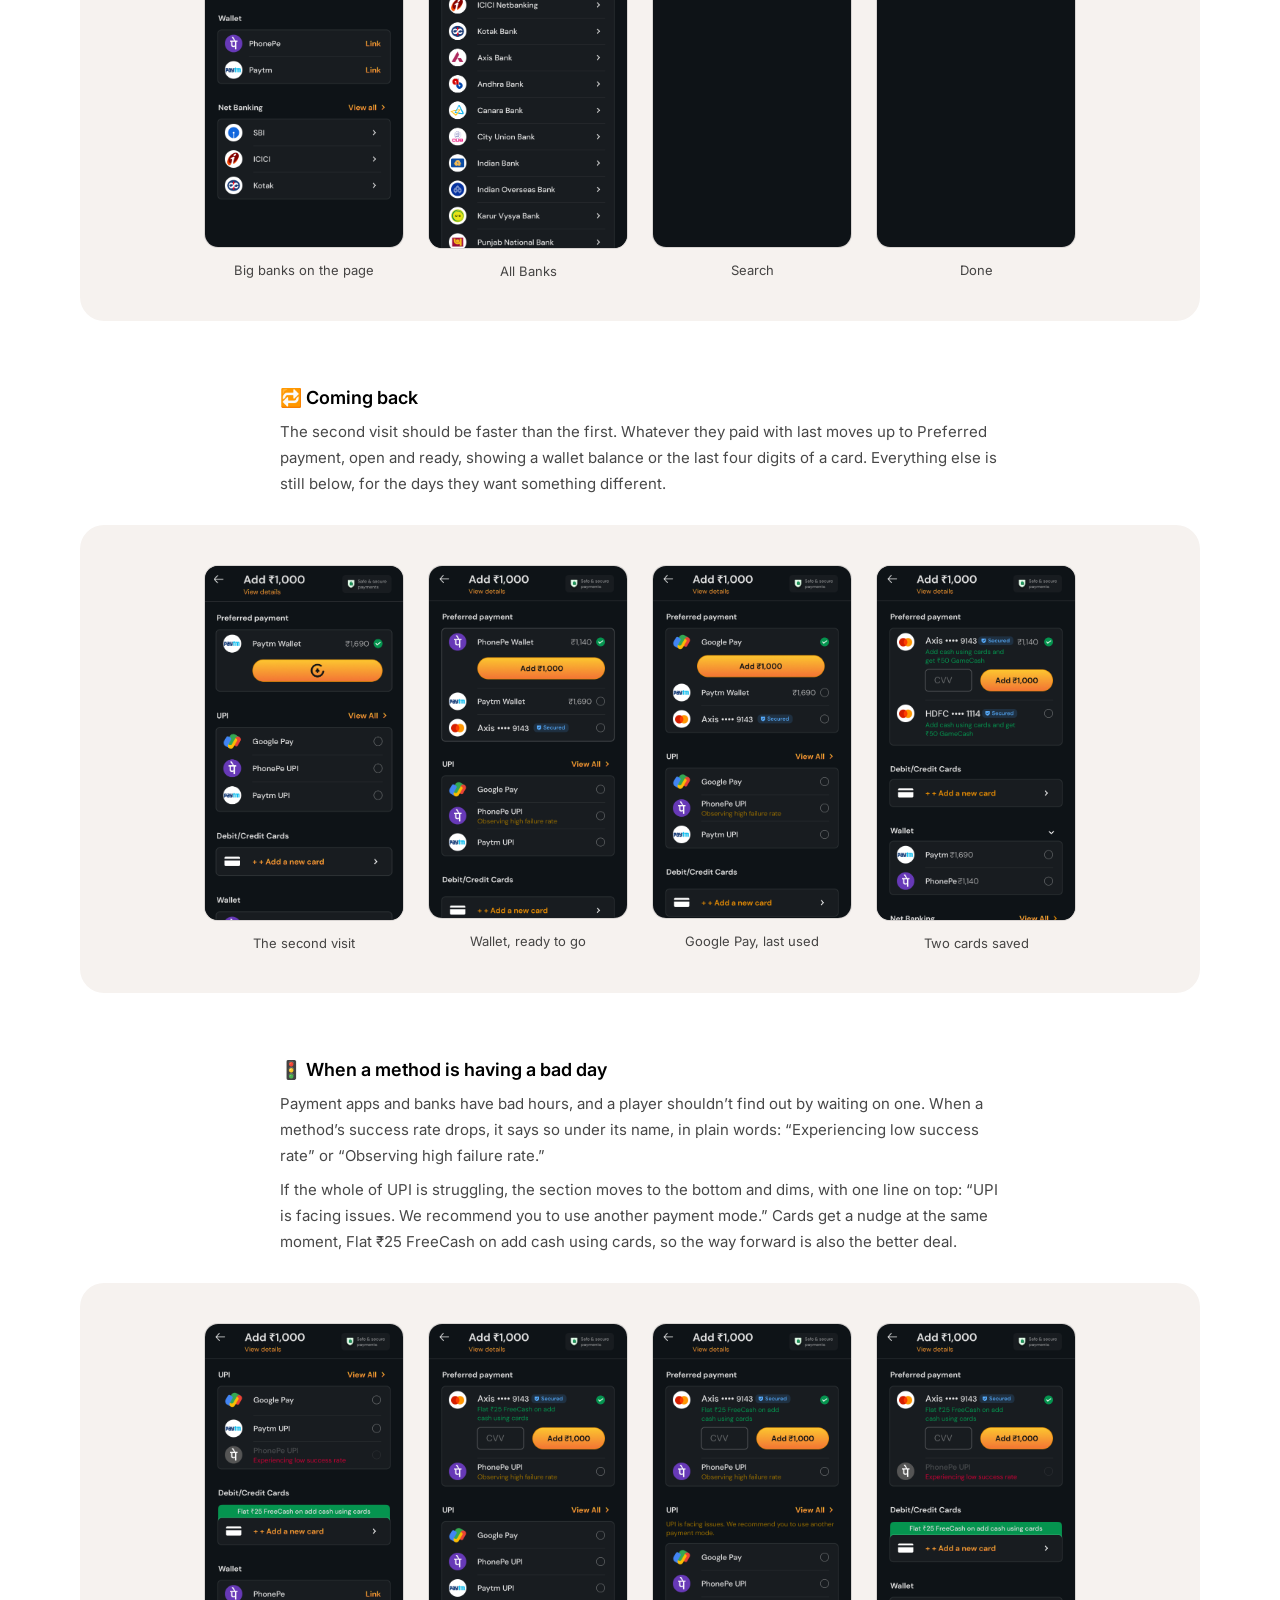
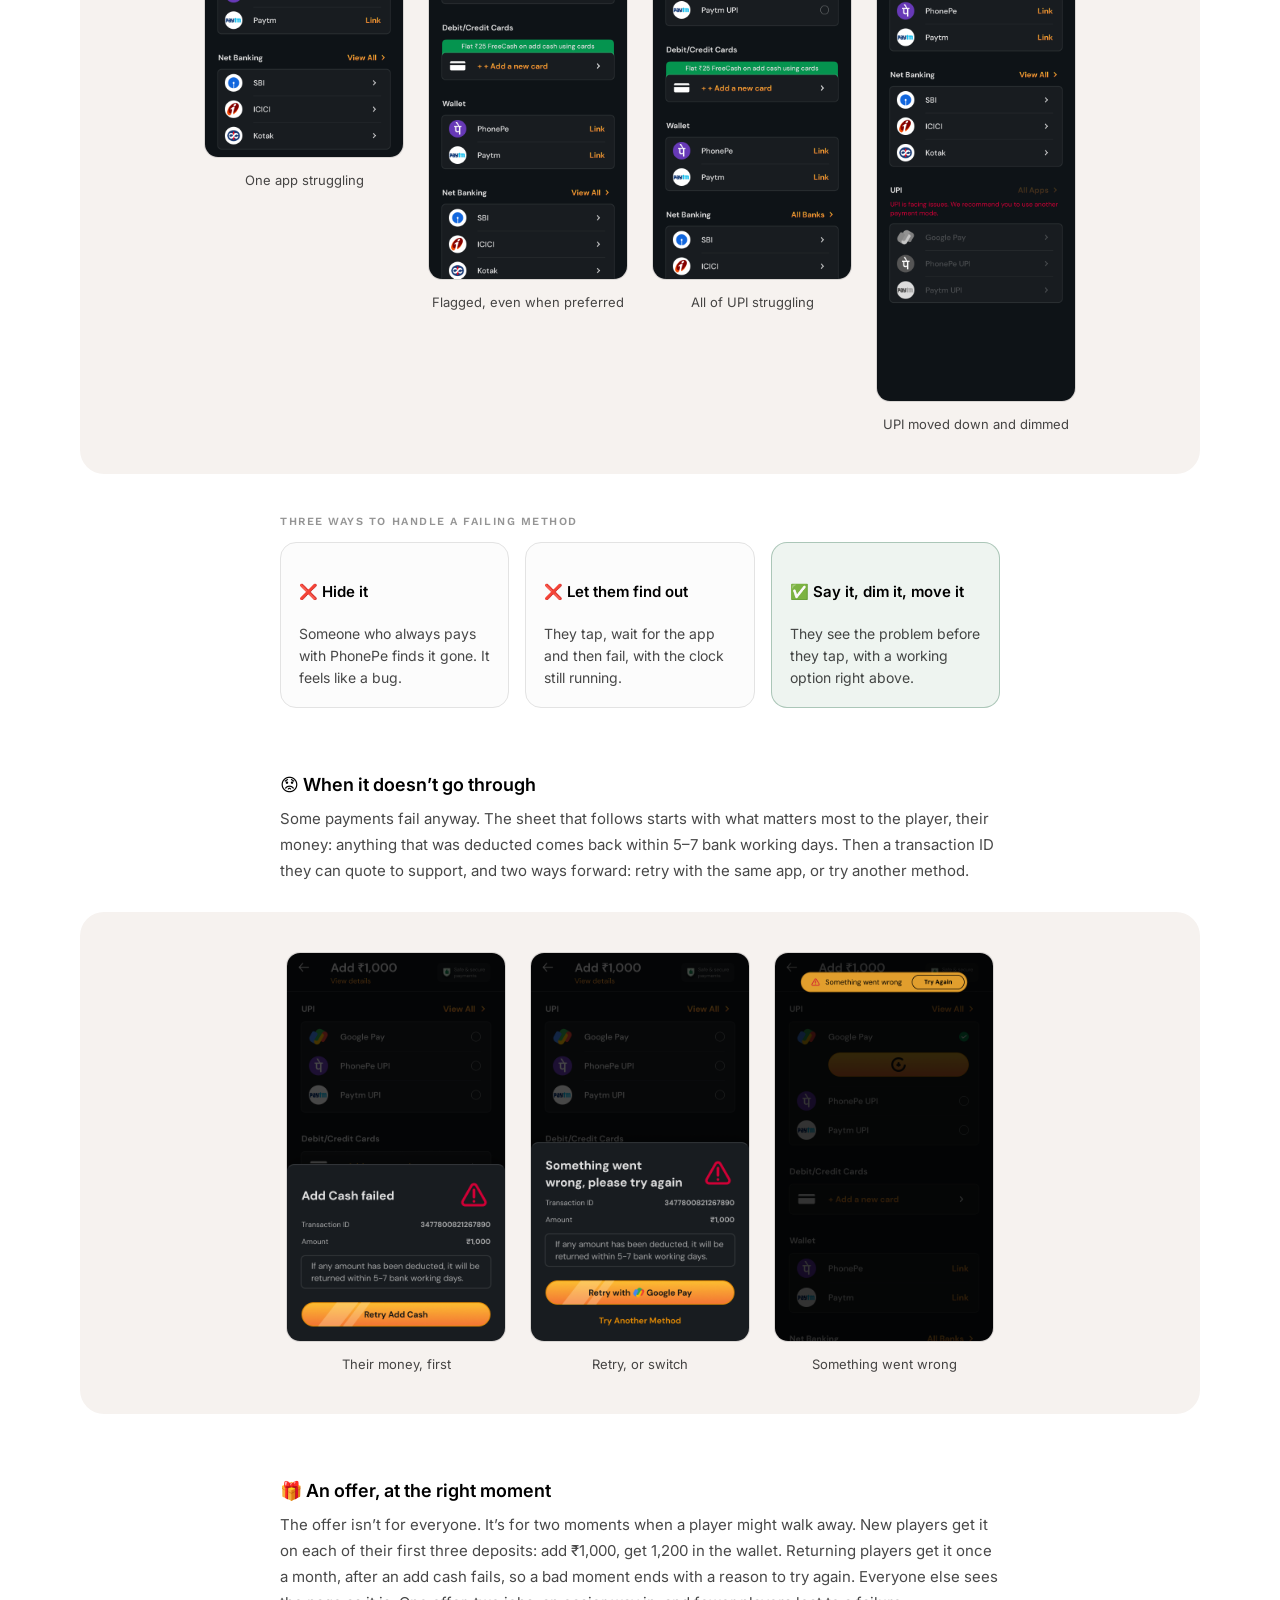
==== commit 37e69e69: "Payments: shorten the wallet CTA to Add ₹1,000 Co-Authored-By: Claude Opus 5.5 <noreply@anthropic.co" ====
--- a/projects/add-cash.html
+++ b/projects/add-cash.html
@@ -789,7 +789,7 @@
     <div class="ac-wide">
       <div class="ac-strip reveal" style="--n:4">
         <figure><img class="ac-shot ac-shot--crop" src="../assets/img/add-cash/returning.png" width="540" height="945" loading="lazy" decoding="async" alt="A returning player's page with Paytm Wallet as preferred payment."><figcaption>The second visit</figcaption></figure>
-        <figure><img class="ac-shot" src="../assets/img/add-cash/returning-wallet.png" width="540" height="960" loading="lazy" decoding="async" alt="PhonePe Wallet preferred, with Add ₹1,000 from Wallet, above the Paytm Wallet and a saved card."><figcaption>Wallet, ready to go</figcaption></figure>
+        <figure><img class="ac-shot" src="../assets/img/add-cash/returning-wallet.png?v=2" width="540" height="960" loading="lazy" decoding="async" alt="PhonePe Wallet preferred, with an Add ₹1,000 button, above the Paytm Wallet and a saved card."><figcaption>Wallet, ready to go</figcaption></figure>
         <figure><img class="ac-shot" src="../assets/img/add-cash/returning-gpay.png" width="540" height="960" loading="lazy" decoding="async" alt="Google Pay as preferred payment, with Add ₹1,000 ready."><figcaption>Google Pay, last used</figcaption></figure>
         <figure><img class="ac-shot ac-shot--crop" src="../assets/img/add-cash/returning-two-cards.png?v=2" width="540" height="1907" loading="lazy" decoding="async" alt="Two saved cards under Preferred payment, Axis and HDFC."><figcaption>Two cards saved</figcaption></figure>
       </div>
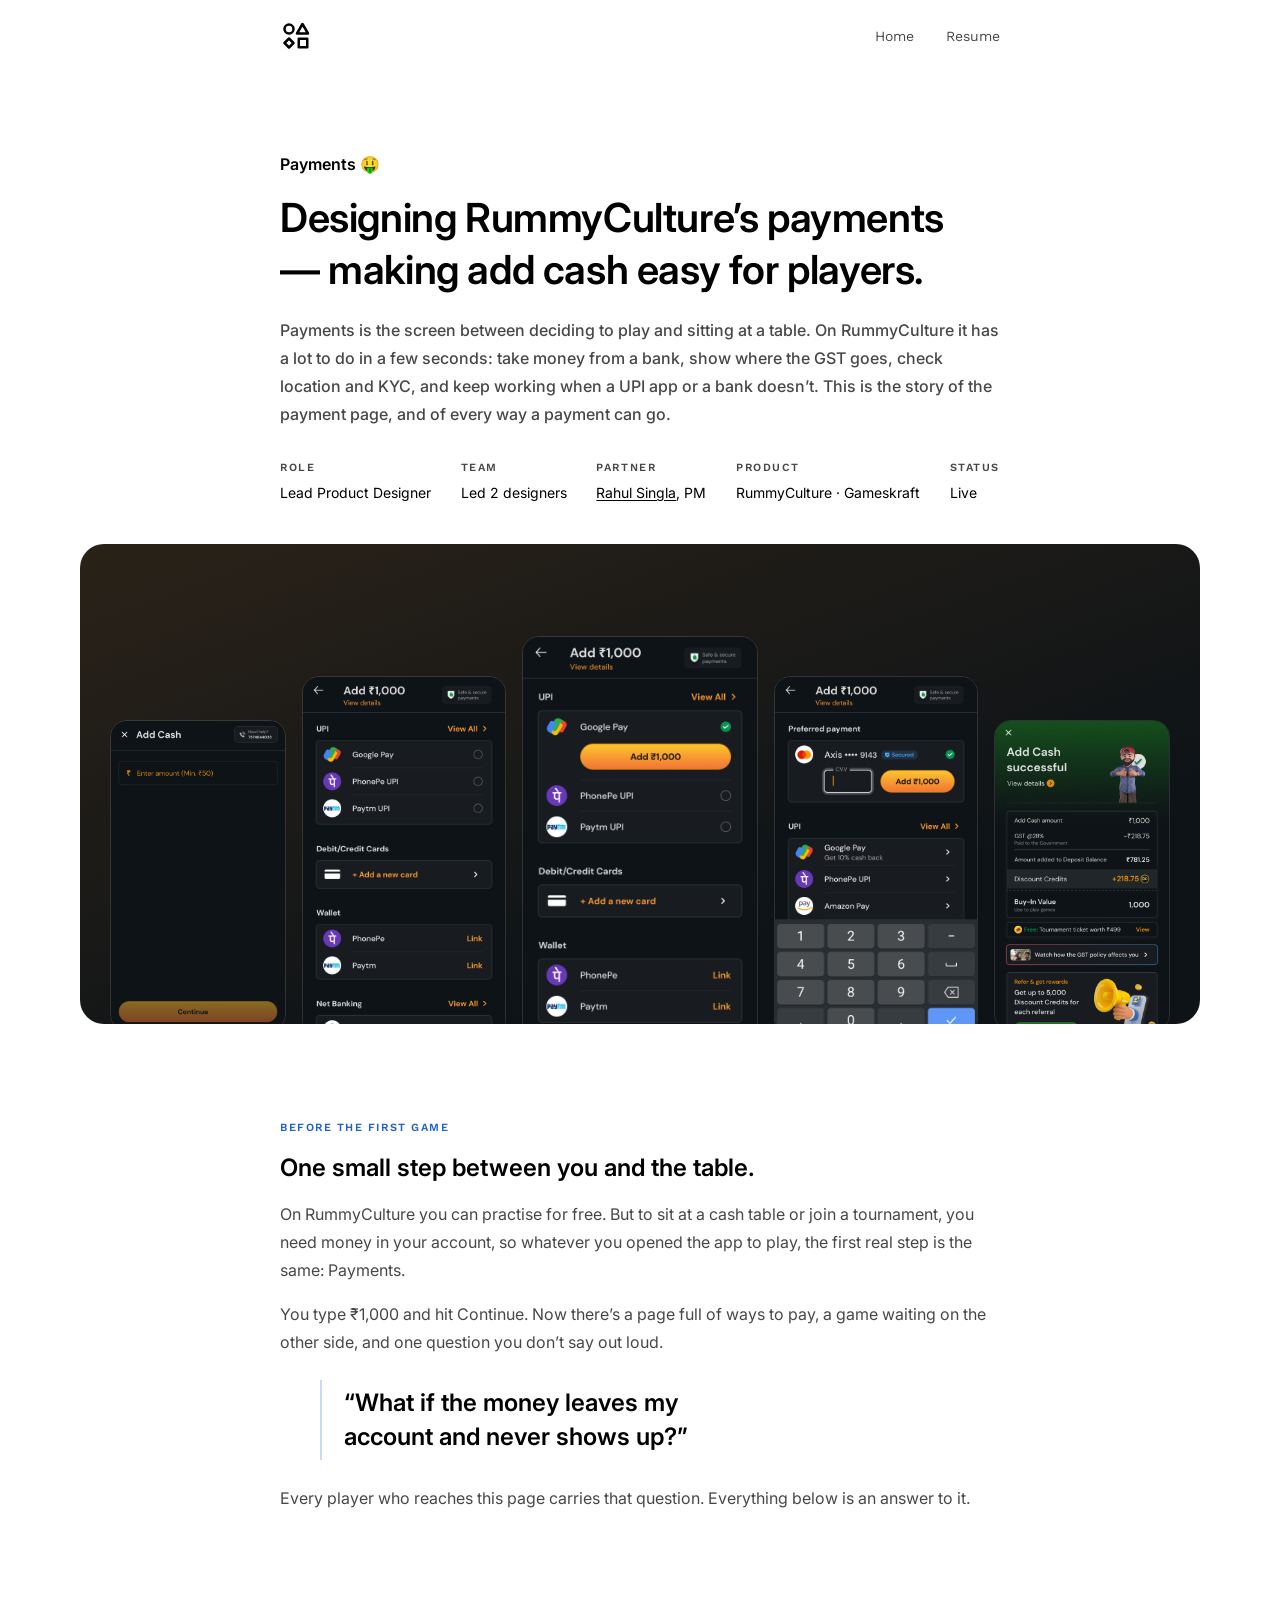
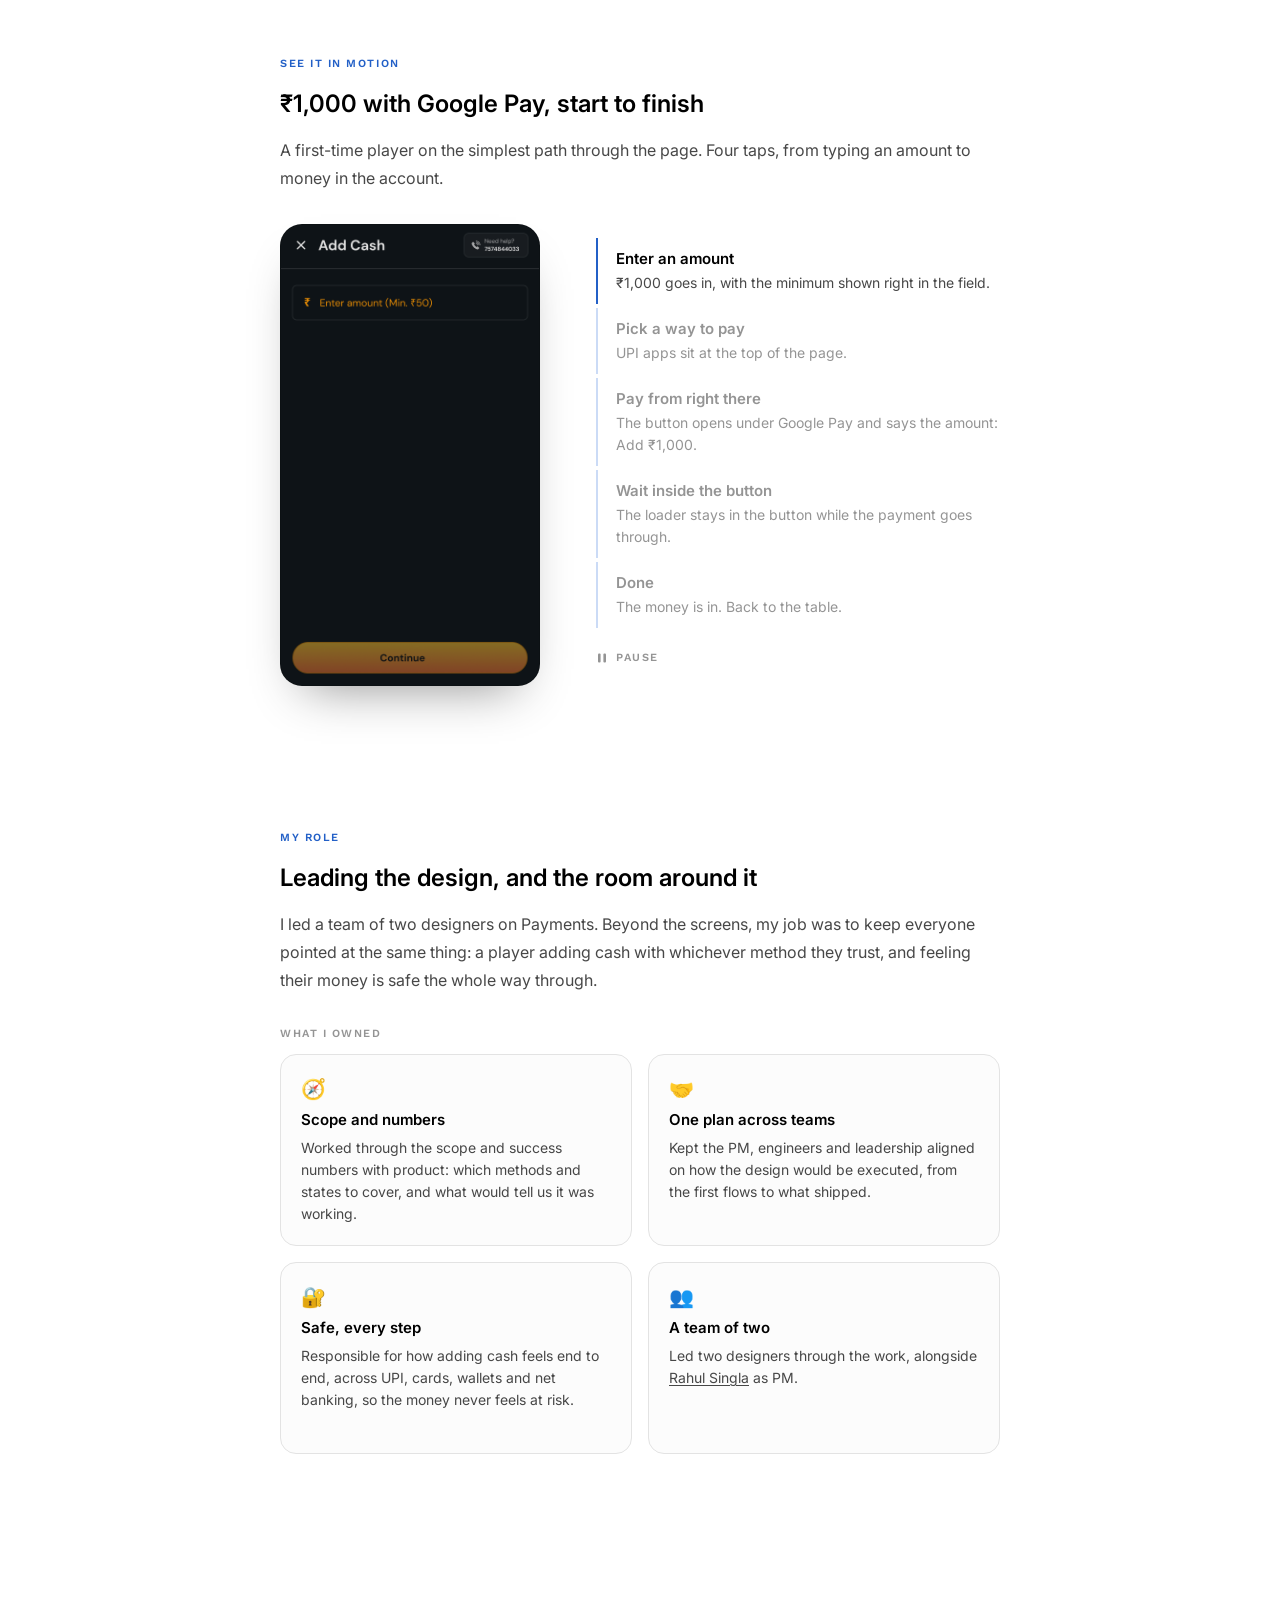
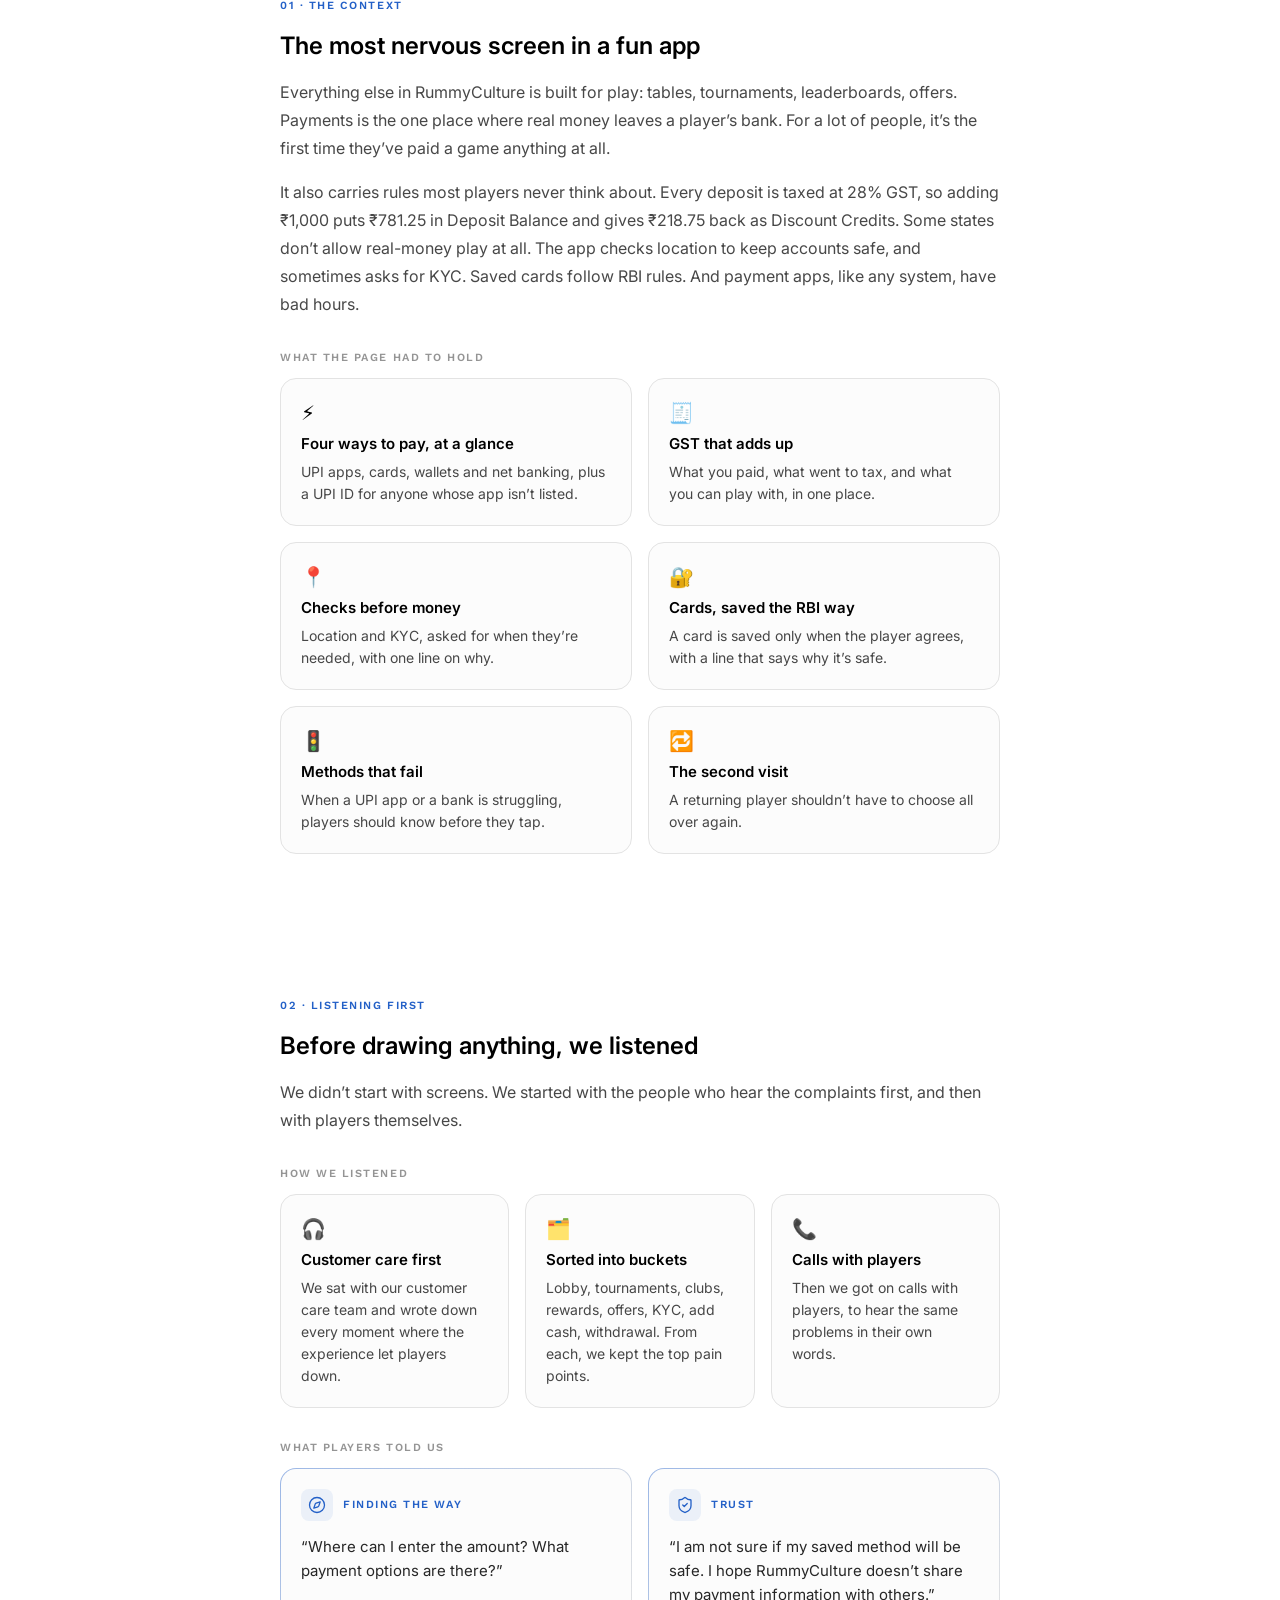
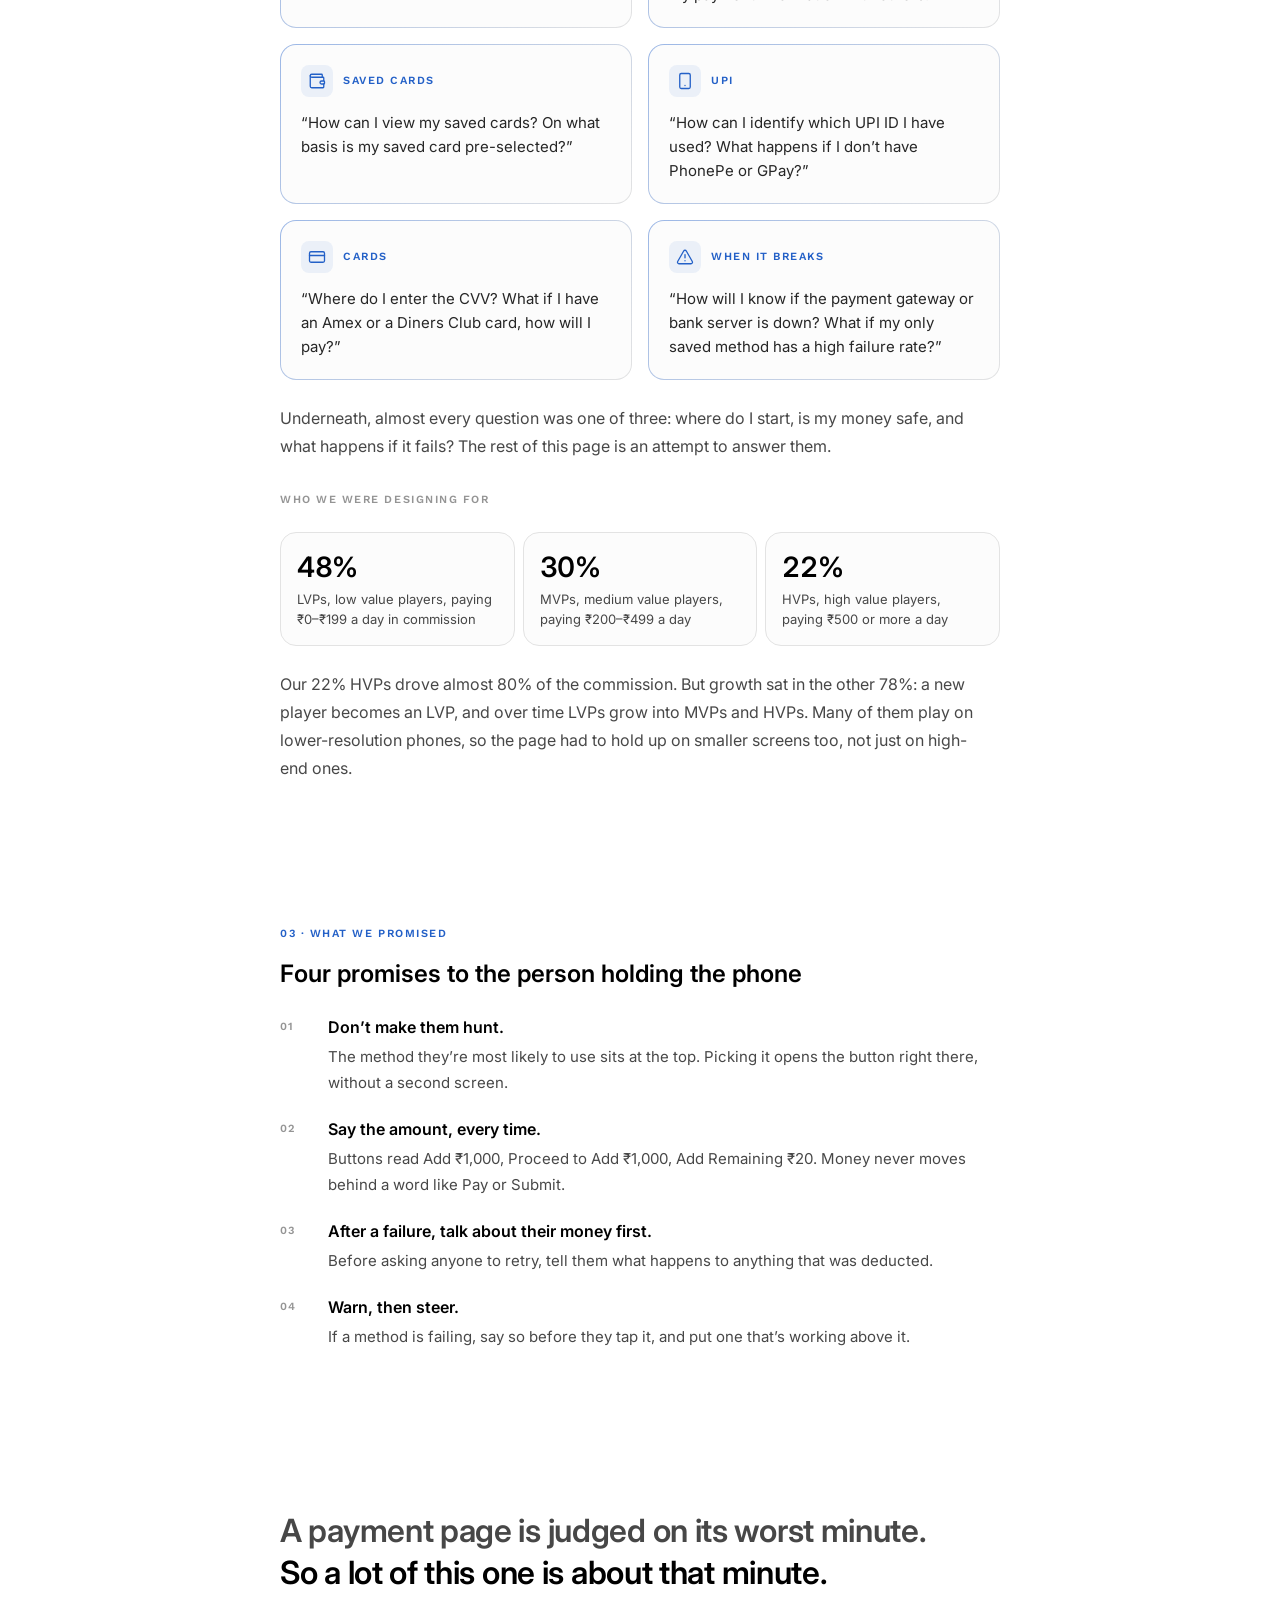
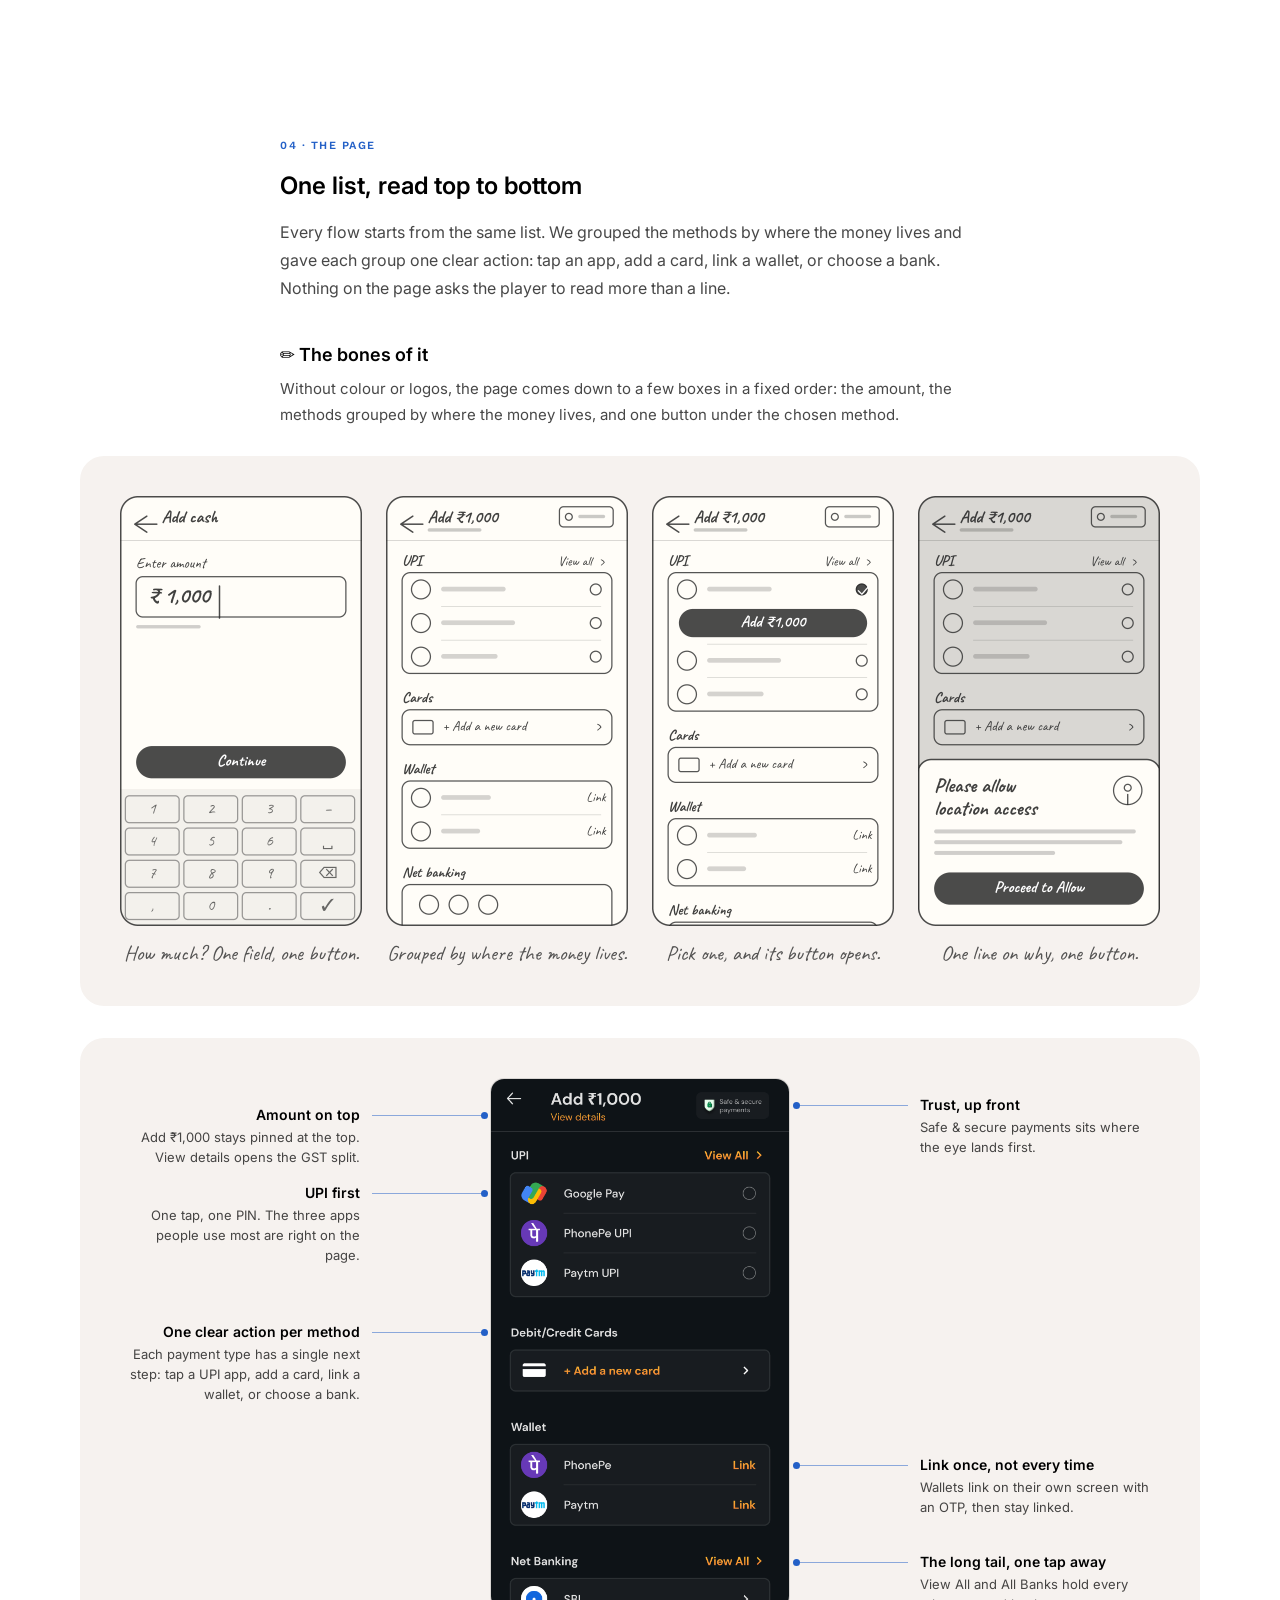
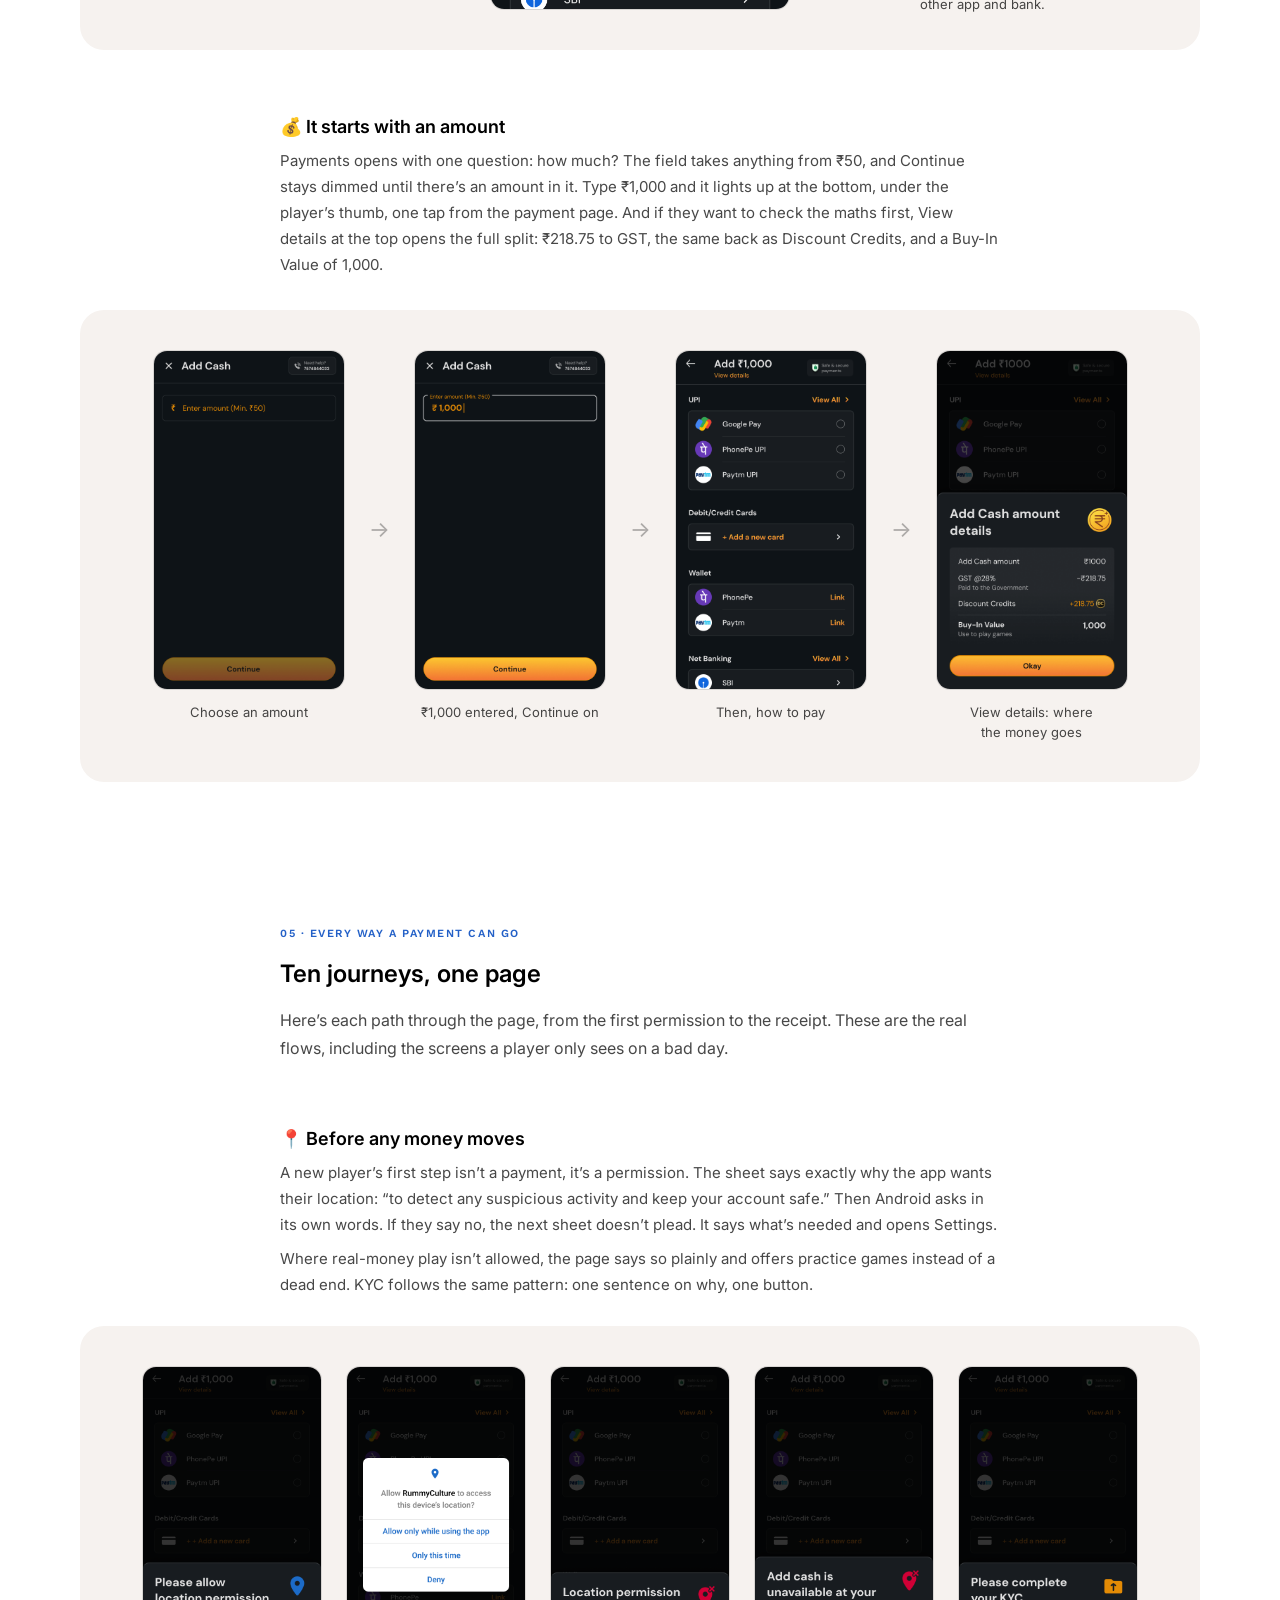
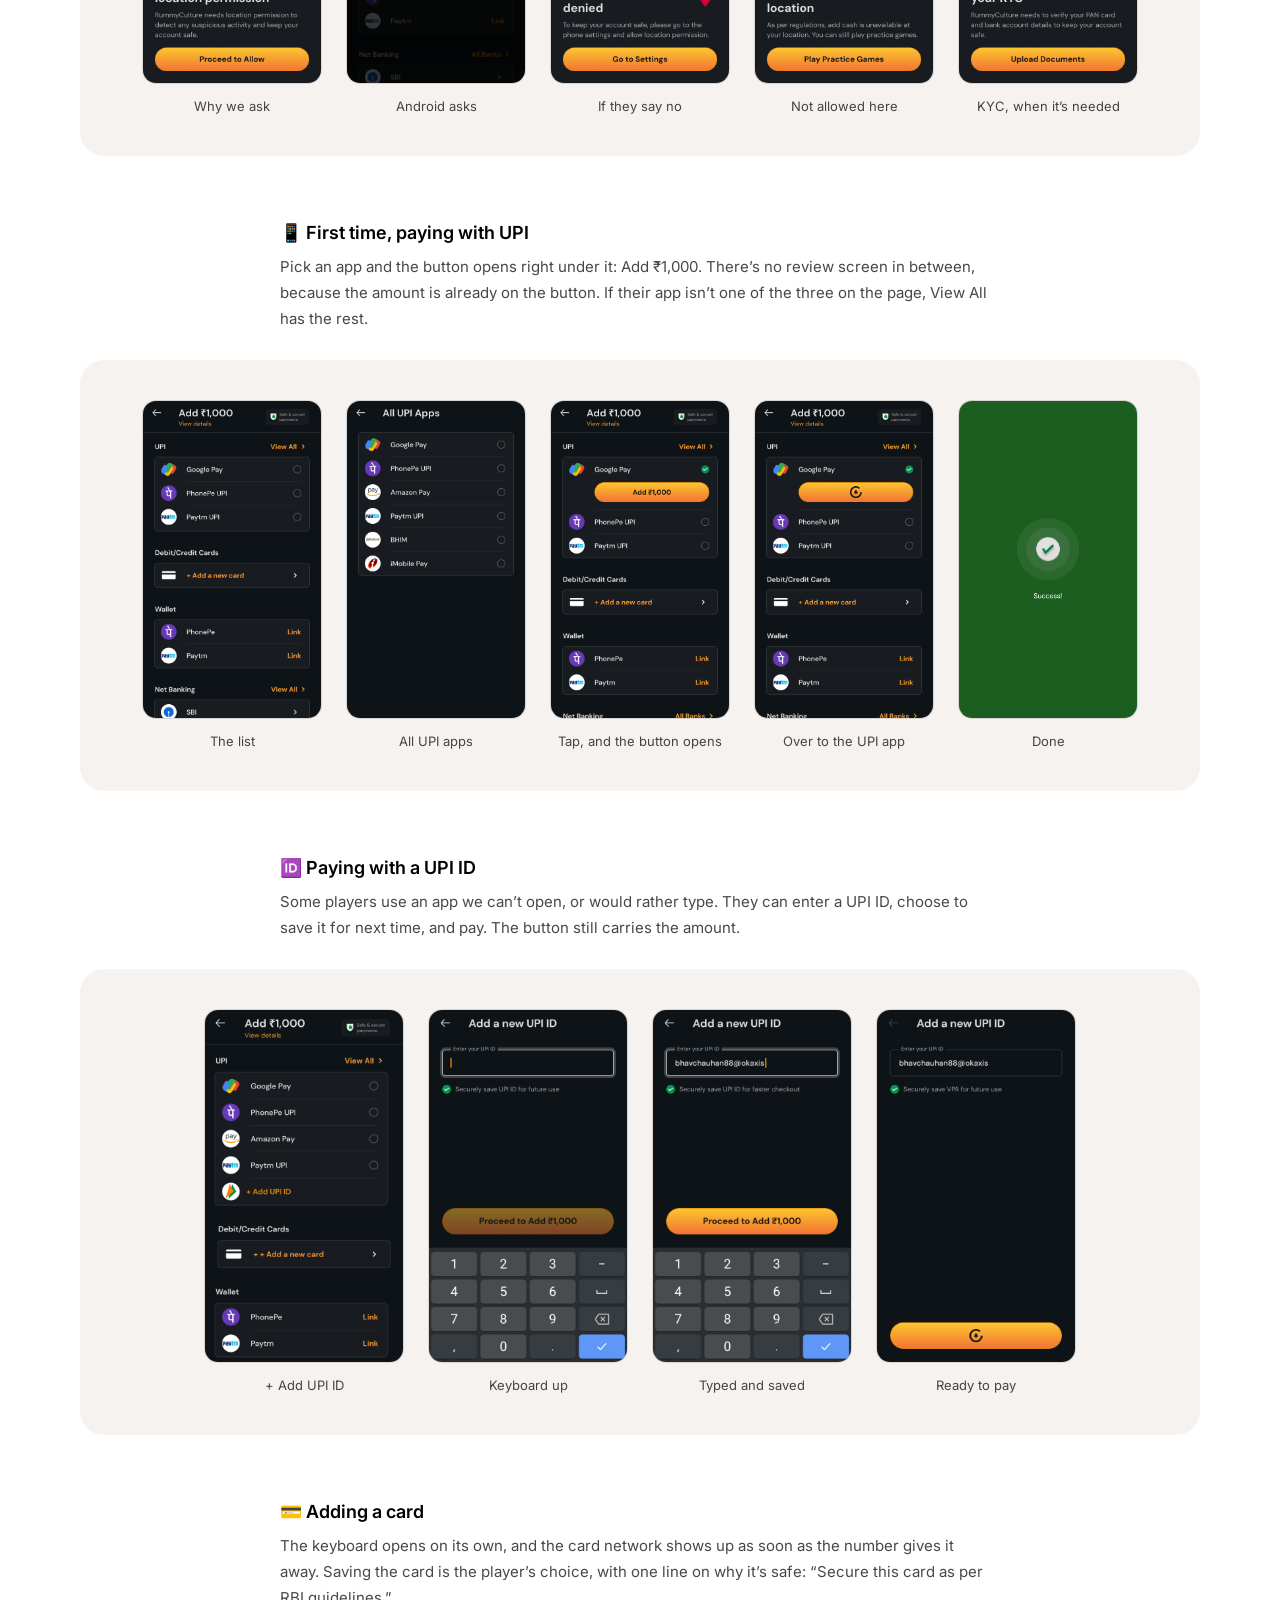
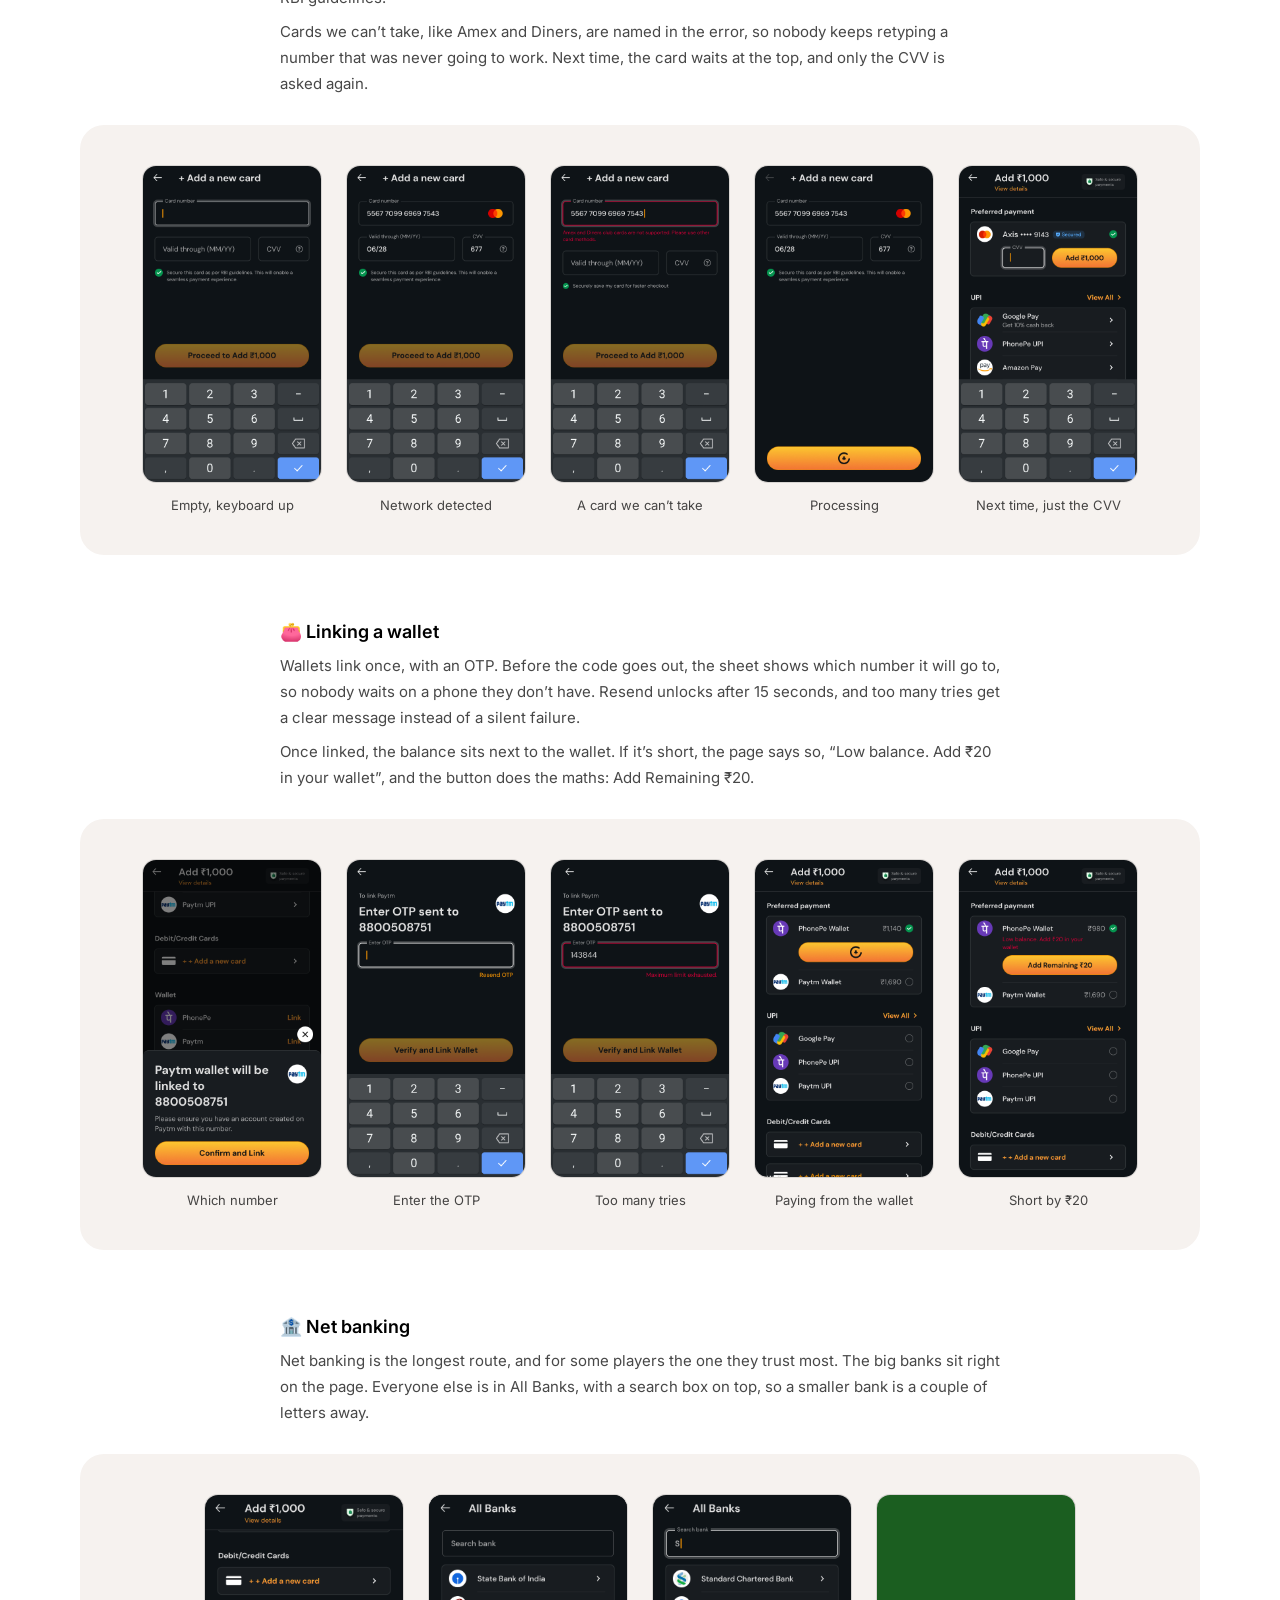
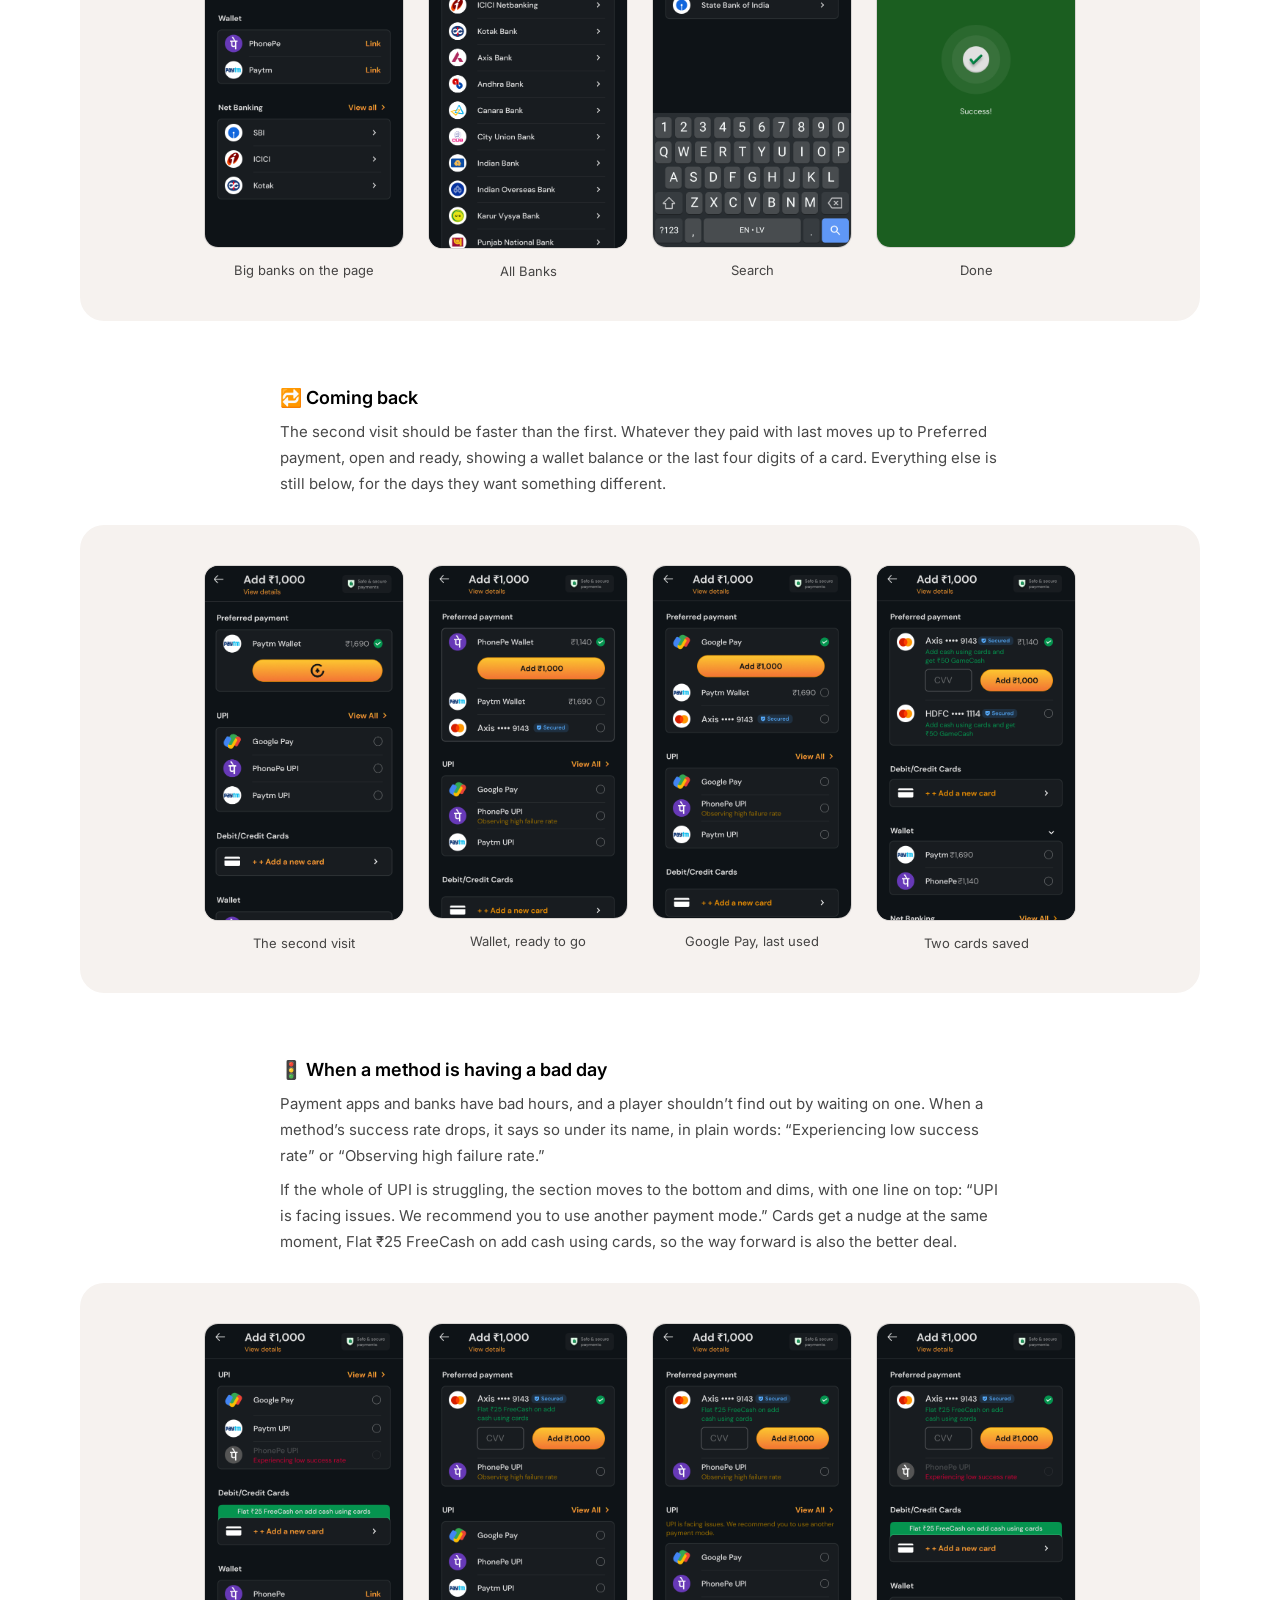
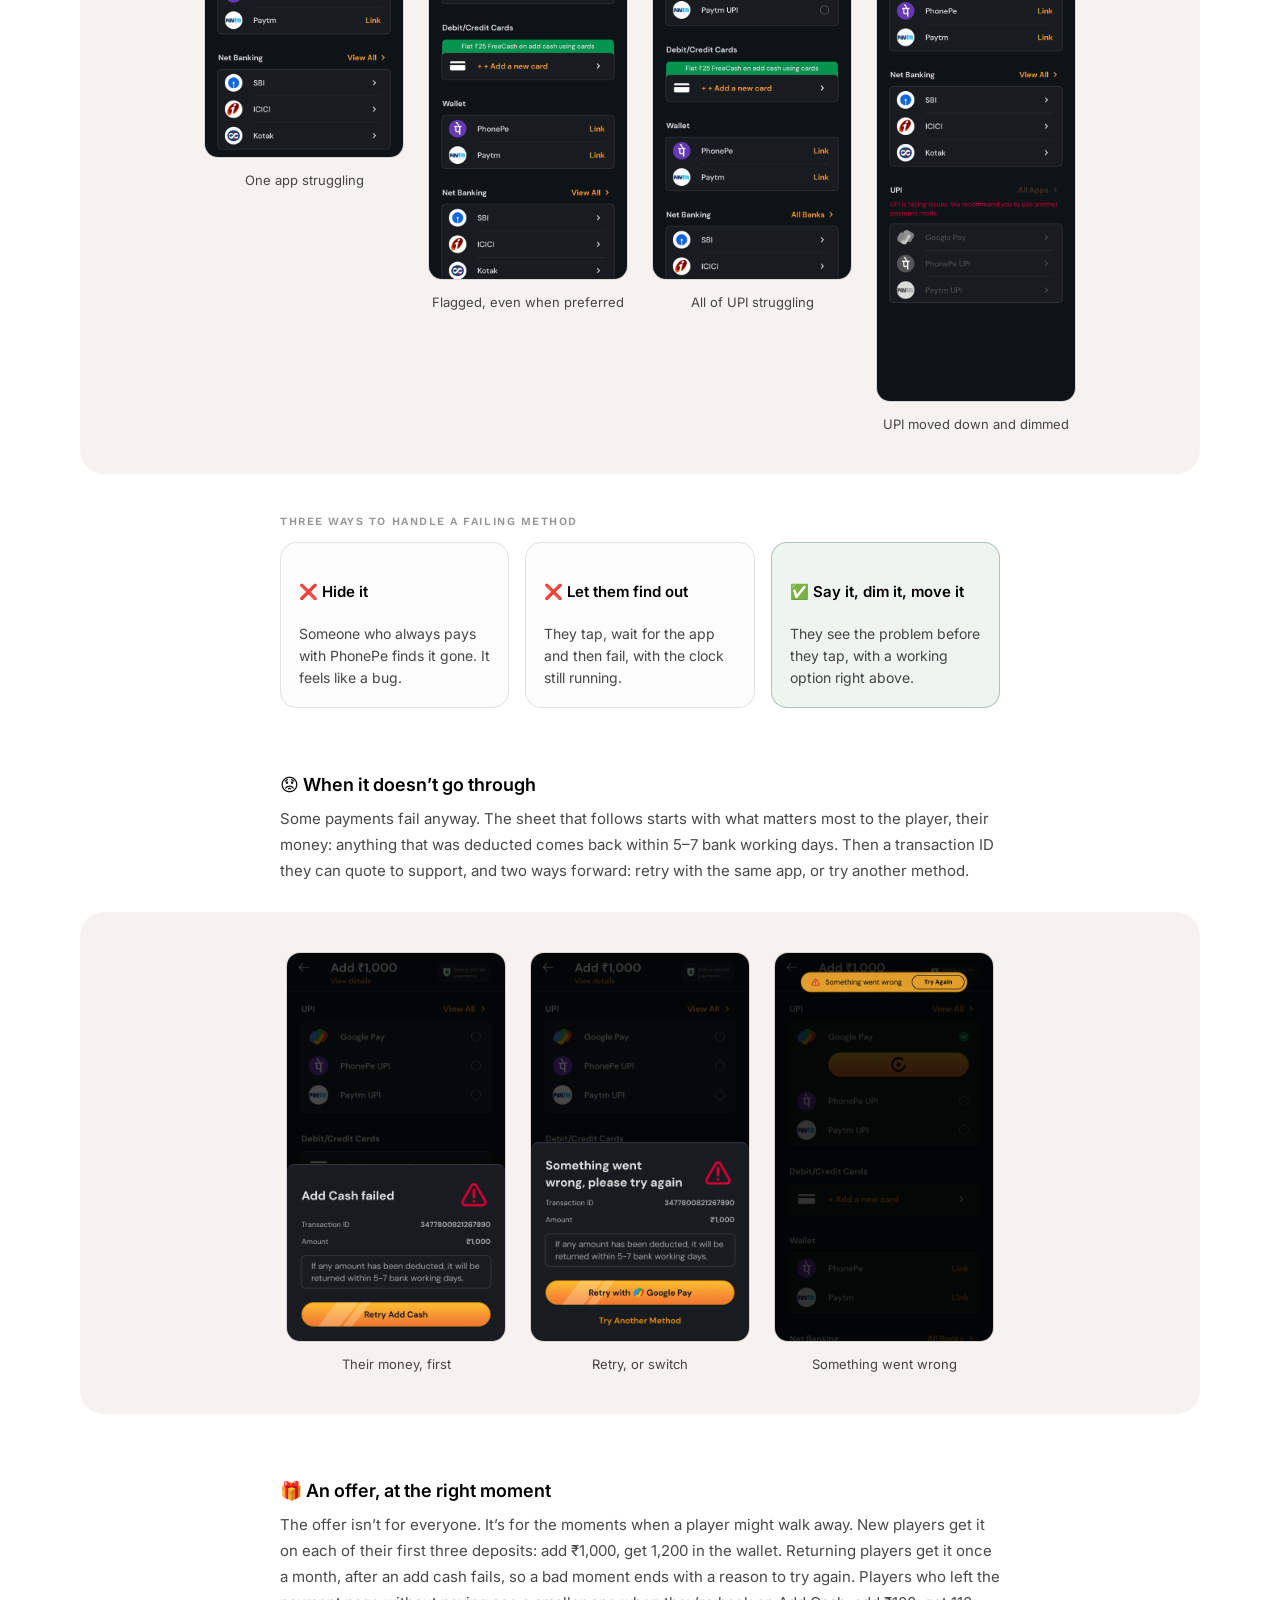
==== commit 866d11b1: "Payments: add the drop-off offer case (Add ₹100, get 110) to the offer section Co-Authored-By: Claud" ====
--- a/projects/add-cash.html
+++ b/projects/add-cash.html
@@ -266,7 +266,8 @@
 .ac-stat span{display:block;margin-top:4px;font-size:13px;line-height:20px;color:var(--ink-muted)}
 
 /* Offer: who gets it, as labelled groups of screens. */
-.ac-cases{display:flex;justify-content:center;gap:40px}
+.ac-cases{display:flex;flex-wrap:wrap;justify-content:center;gap:0 40px}
+.ac-cases__break{flex-basis:100%;height:40px}
 .ac-case{flex:none}
 .ac-case__who{font-family:var(--font-nav);font-size:11px;line-height:16px;font-weight:600;
   letter-spacing:1.54px;color:var(--ac-accent);text-transform:uppercase}
@@ -274,7 +275,8 @@
 .ac-case__row{margin-top:16px;display:flex;gap:16px}
 .ac-case figure{width:220px}
 @media (max-width:767.98px){
-  .ac-cases{justify-content:flex-start;gap:24px}
+  .ac-cases{flex-wrap:nowrap;justify-content:flex-start;gap:24px}
+  .ac-cases__break{display:none}
   .ac-case figure{width:150px;flex:none}
 }
 
@@ -849,11 +851,12 @@
     <div class="ac-wrap ac-chapter">
       <h3>🎁 An offer, at the right moment</h3>
       <p>
-        The offer isn’t for everyone. It’s for two moments when a player might walk away. New players
+        The offer isn’t for everyone. It’s for the moments when a player might walk away. New players
         get it on each of their first three deposits: add ₹1,000, get 1,200 in the wallet. Returning
         players get it once a month, after an add cash fails, so a bad moment ends with a reason to try
-        again. Everyone else sees the page as it is. One offer, two jobs: an easier way in, and fewer
-        players lost to a failure.
+        again. Players who left the payment page without paying see a smaller one when they’re back on
+        Add Cash: add ₹100, get 110. Everyone else sees the page as it is. One offer, three jobs: an
+        easier way in, fewer players lost to a failure, and a nudge back for anyone who hesitated.
       </p>
     </div>
     <div class="ac-wide">
@@ -871,6 +874,15 @@
           <div class="ac-case__row">
             <figure><img class="ac-shot" src="../assets/img/add-cash/failed.png?v=5" width="540" height="960" loading="lazy" decoding="async" alt="The Add Cash failed sheet with the transaction ID, amount and Retry Add Cash."><figcaption>It didn’t go through</figcaption></figure>
             <figure><img class="ac-shot ac-shot--crop" src="../assets/img/add-cash/offer-page.png" width="540" height="1371" loading="lazy" decoding="async" alt="Back on the payment page, with the Add ₹1,000 to get 1,200 banner at the top."><figcaption>Back on the page, with the offer</figcaption></figure>
+          </div>
+        </div>
+        <div class="ac-cases__break" aria-hidden="true"></div>
+        <div class="ac-case">
+          <p class="ac-case__who">Dropped off</p>
+          <p class="ac-case__rule">Left the payment page without paying</p>
+          <div class="ac-case__row">
+            <figure><img class="ac-shot" src="../assets/img/add-cash/dropoff-offer.png" width="540" height="960" loading="lazy" decoding="async" alt="The Add Cash screen with a banner under the amount field: Add ₹100 to get 110 in your wallet."><figcaption>Back on Add Cash, with an offer</figcaption></figure>
+            <figure><img class="ac-shot" src="../assets/img/add-cash/dropoff-offer-100.png" width="540" height="960" loading="lazy" decoding="async" alt="₹100 typed into the amount field, with the Add ₹100 to get 110 banner and Continue enabled."><figcaption>₹100 in, 110 to play with</figcaption></figure>
           </div>
         </div>
         <div class="ac-case">
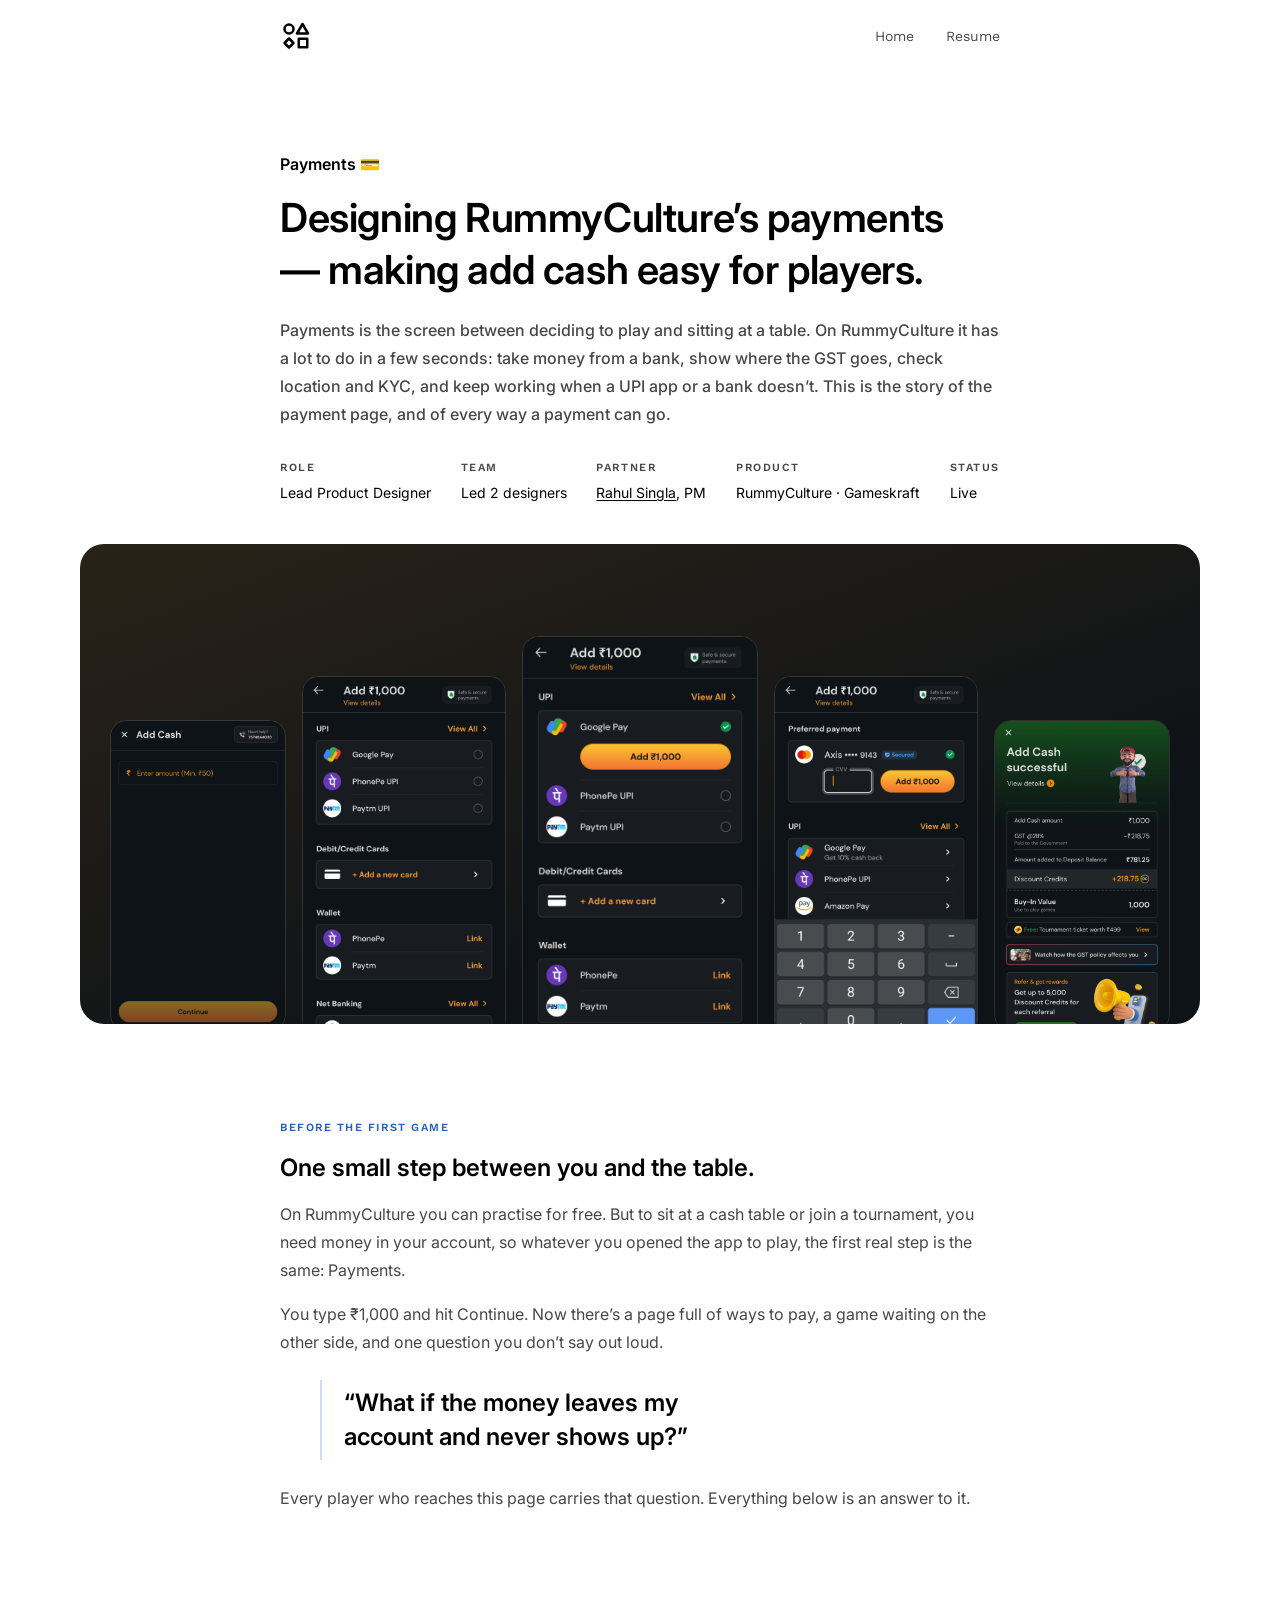
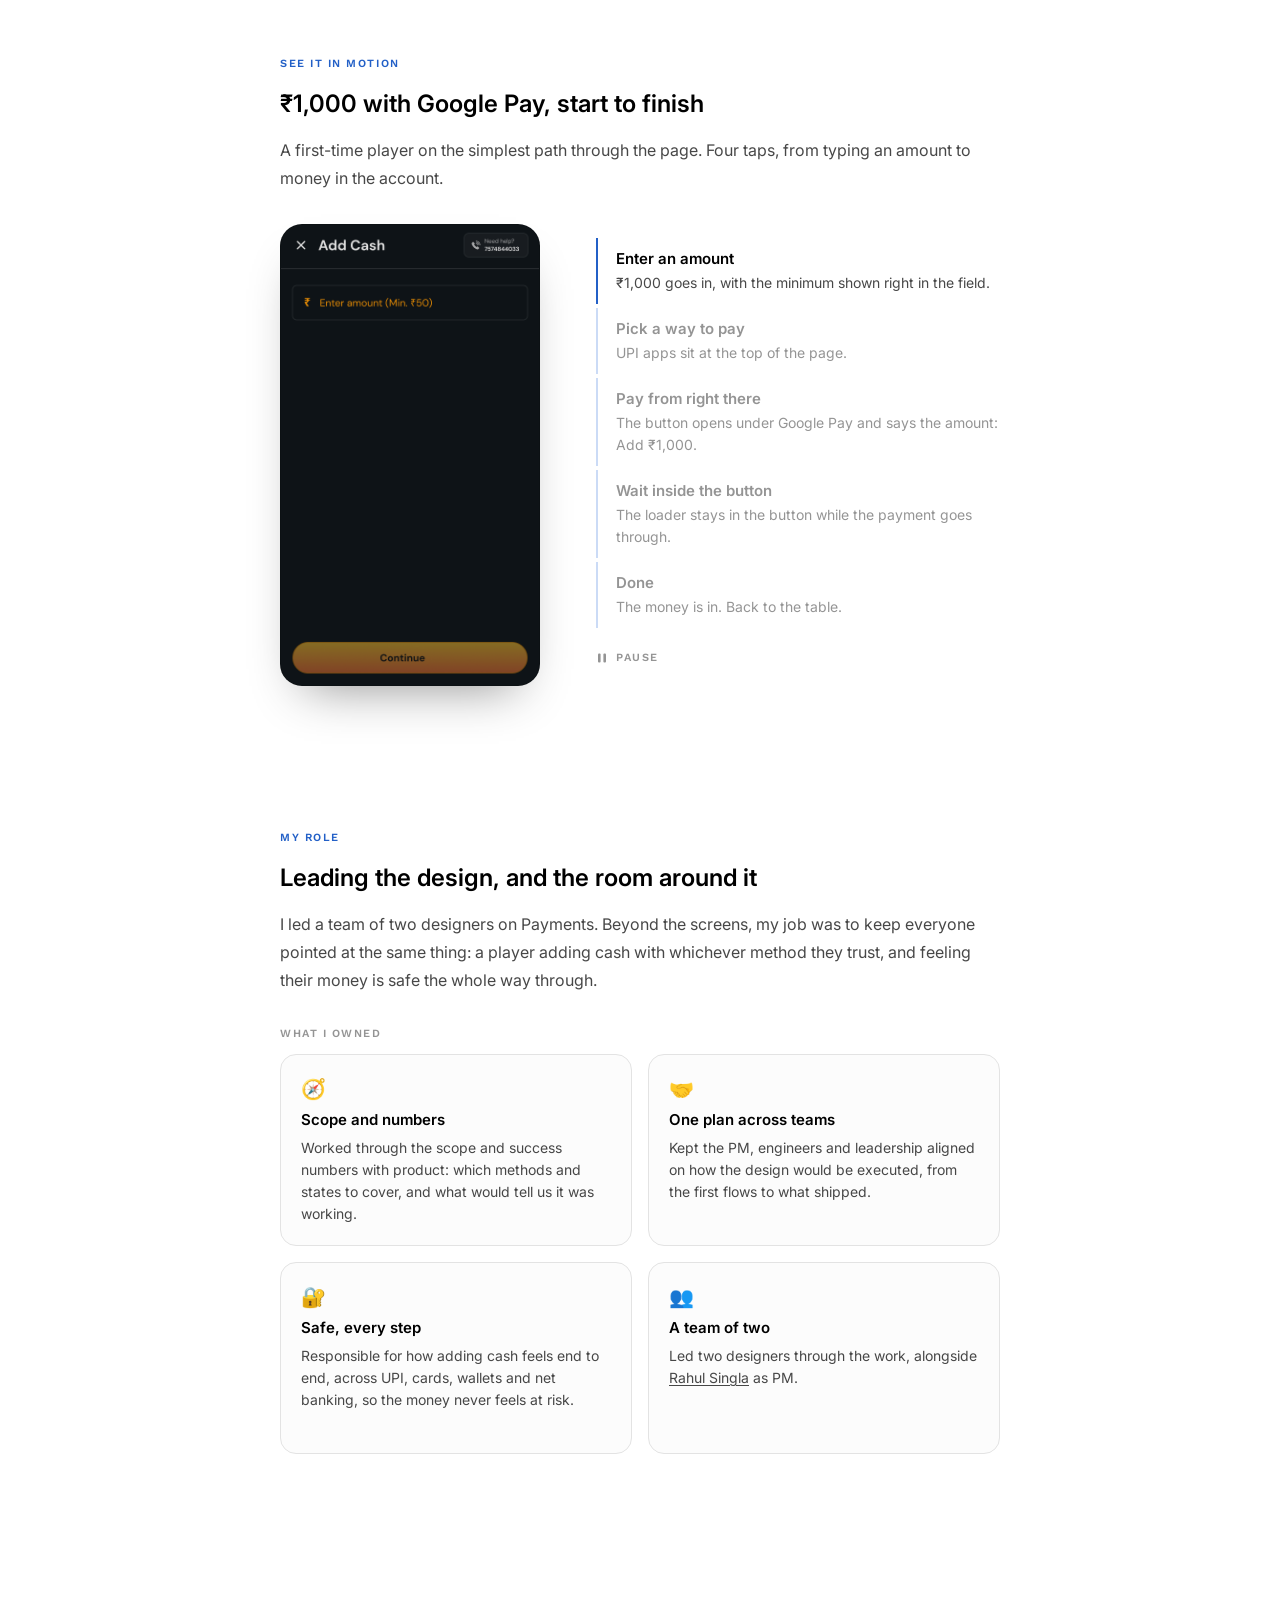
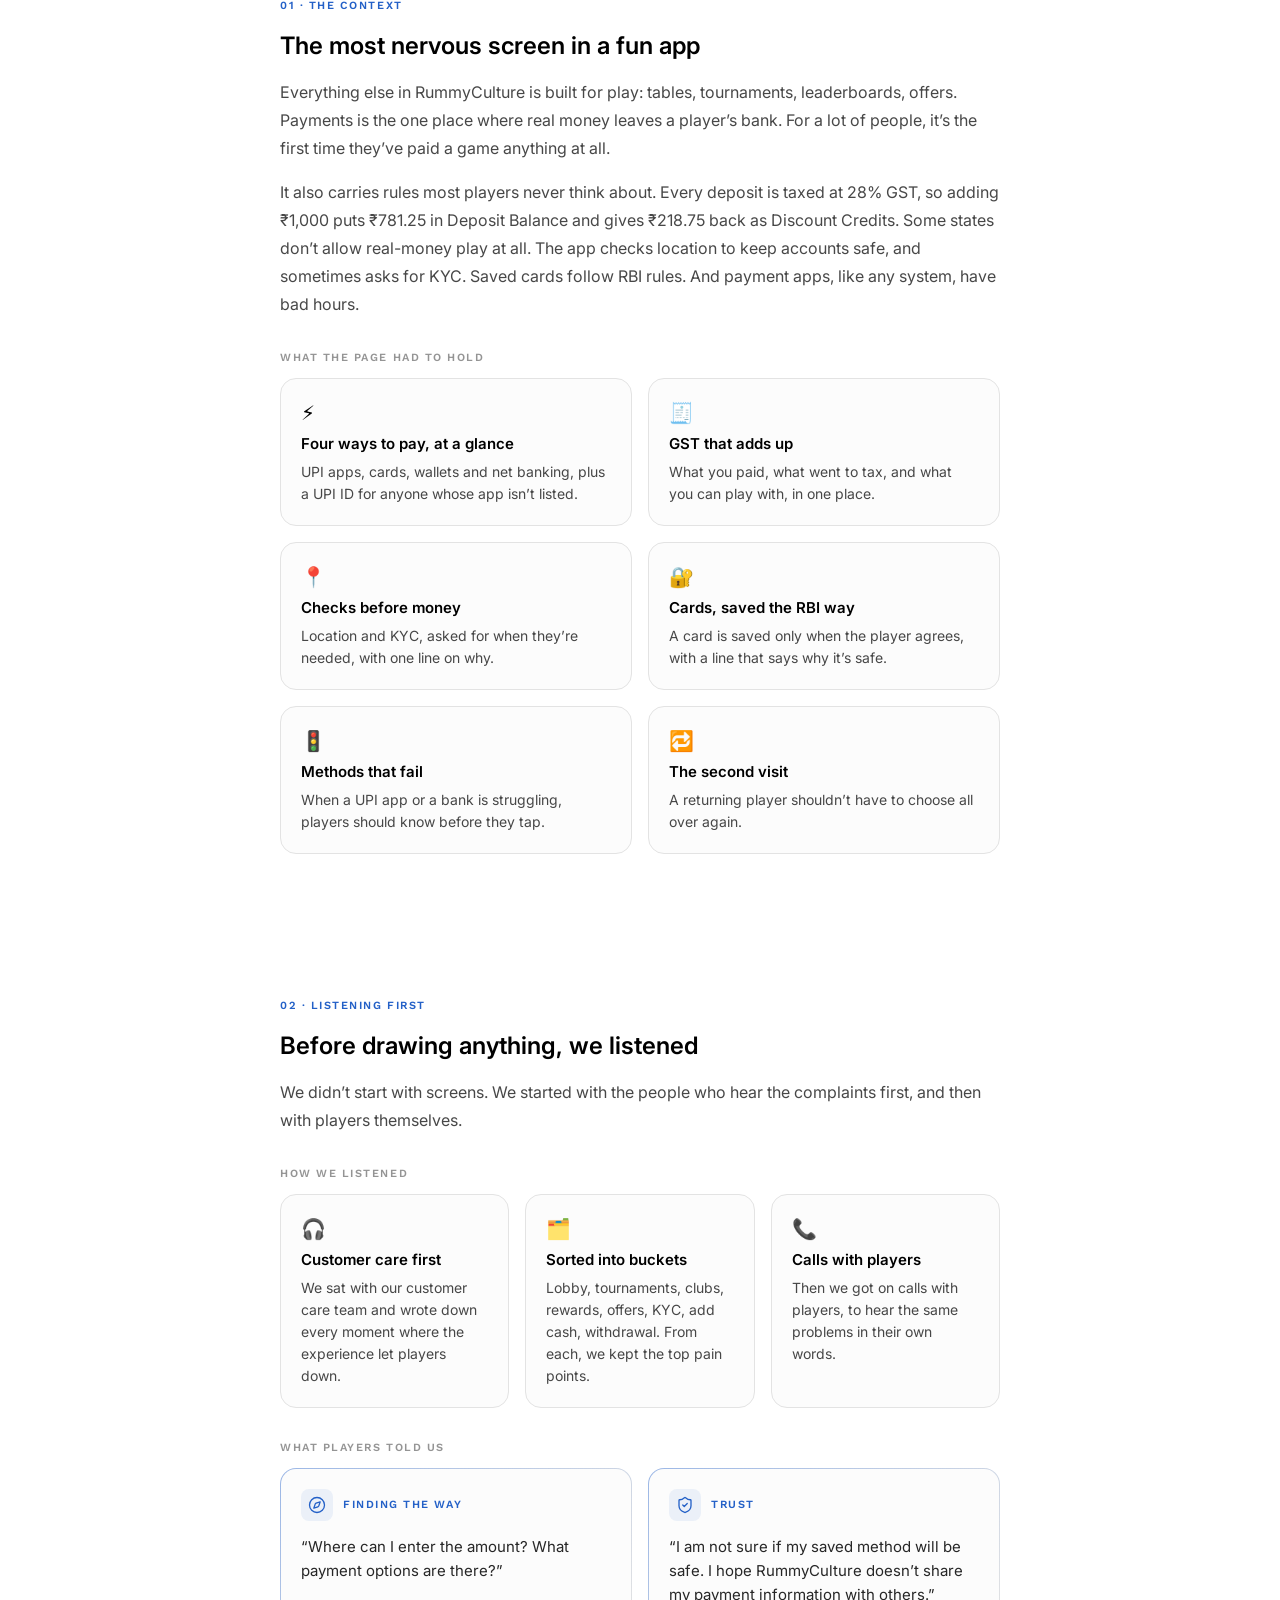
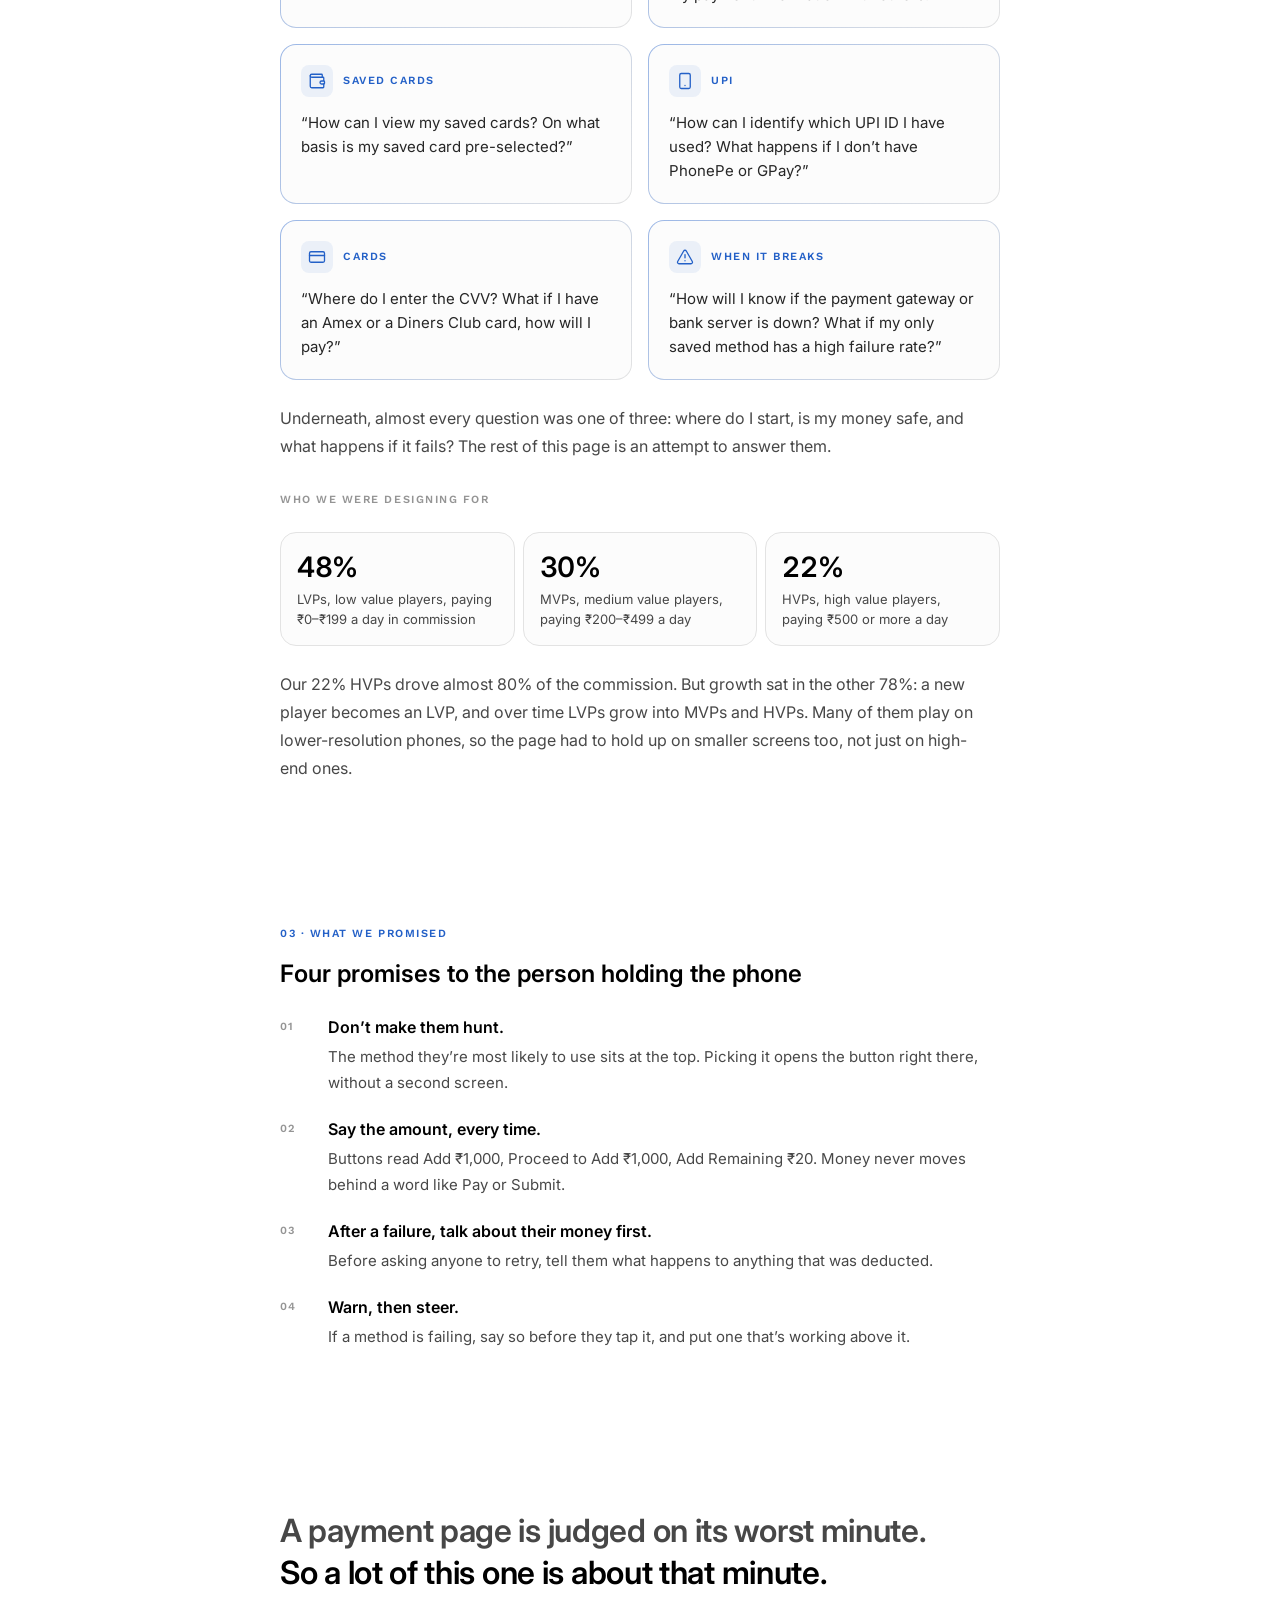
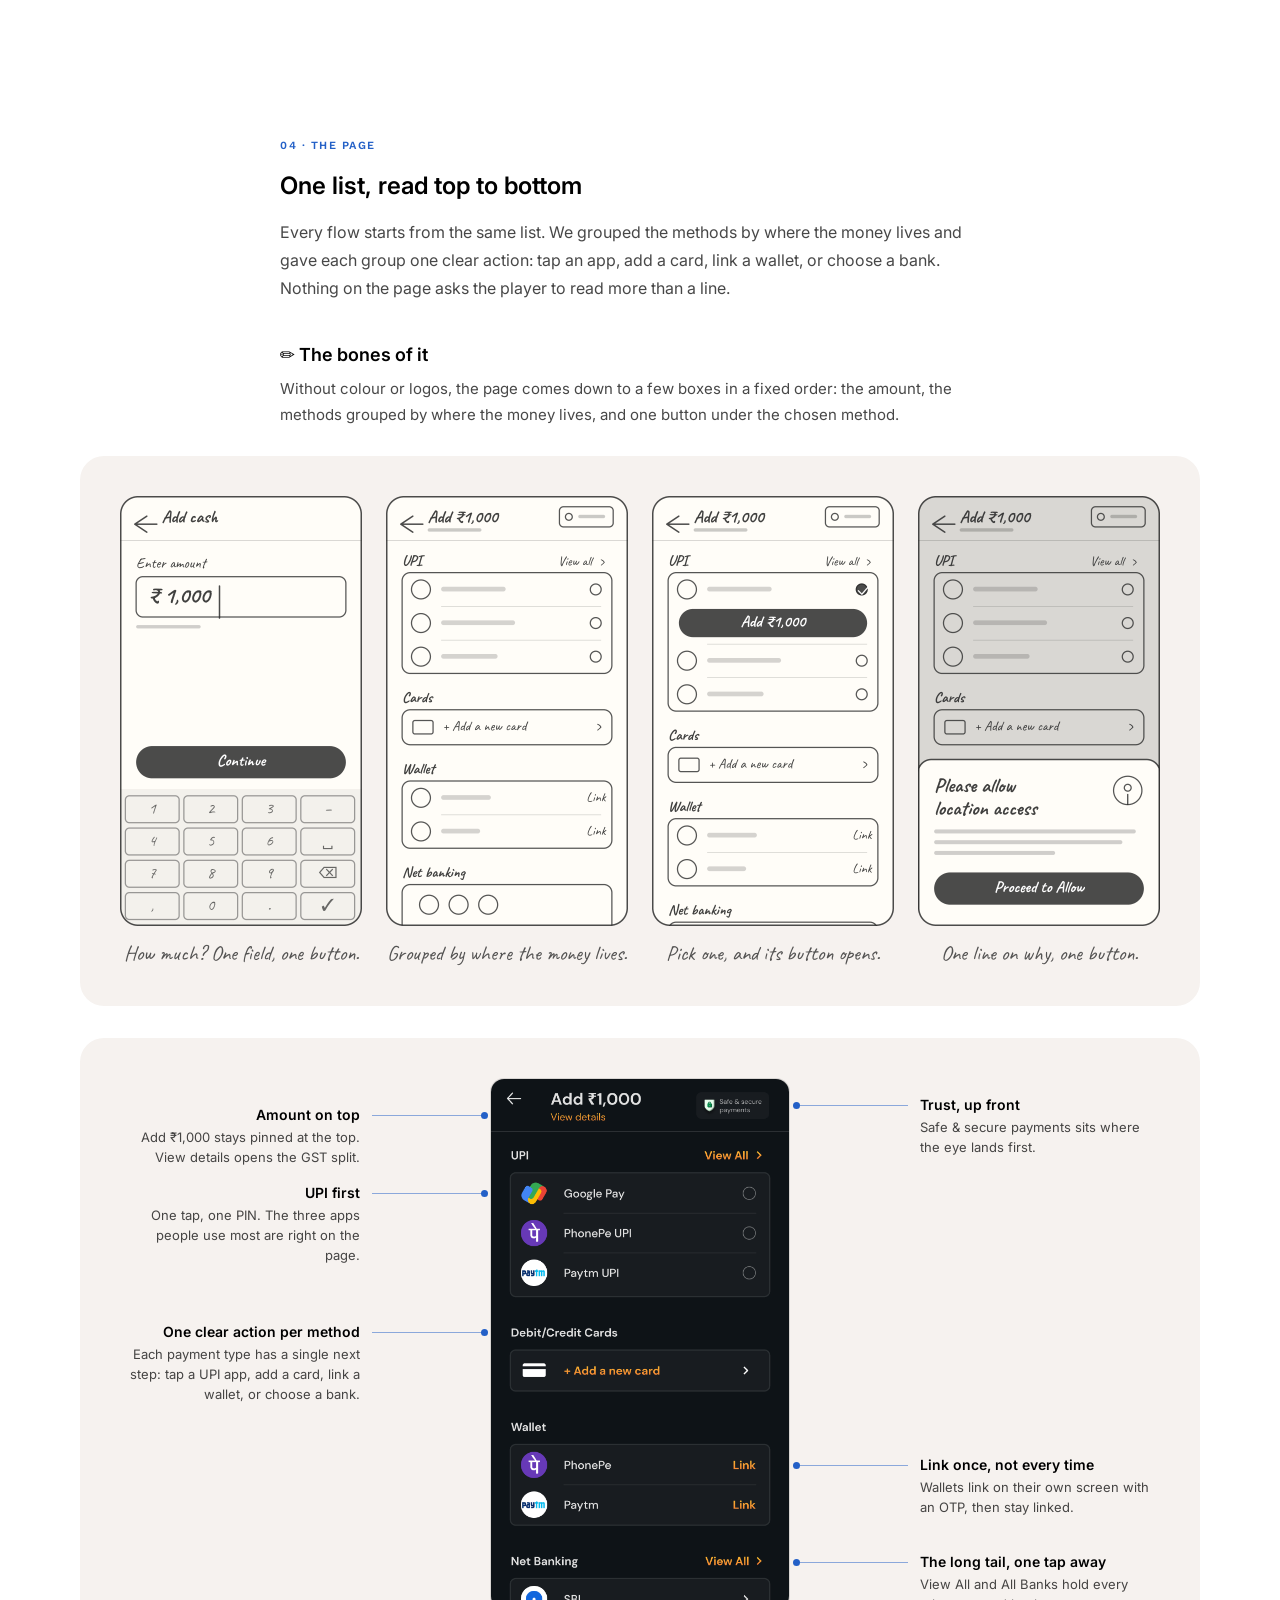
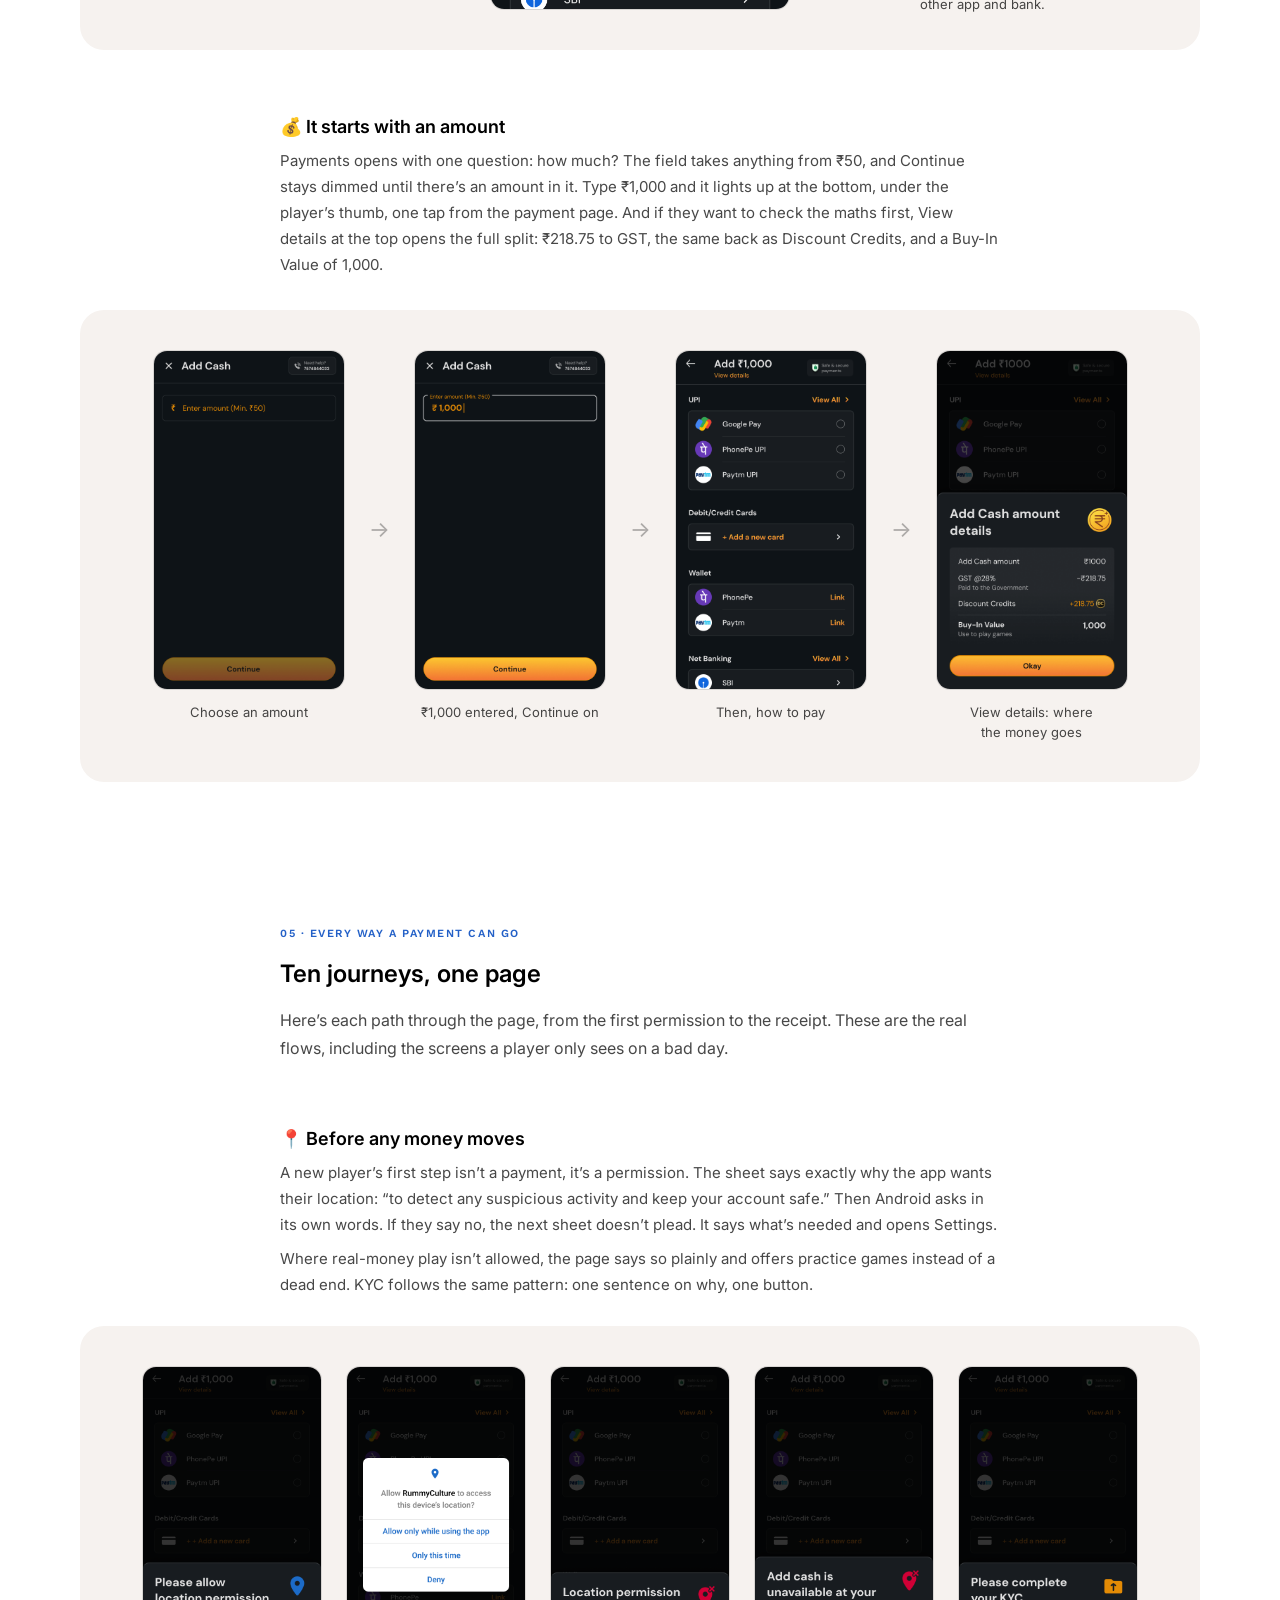
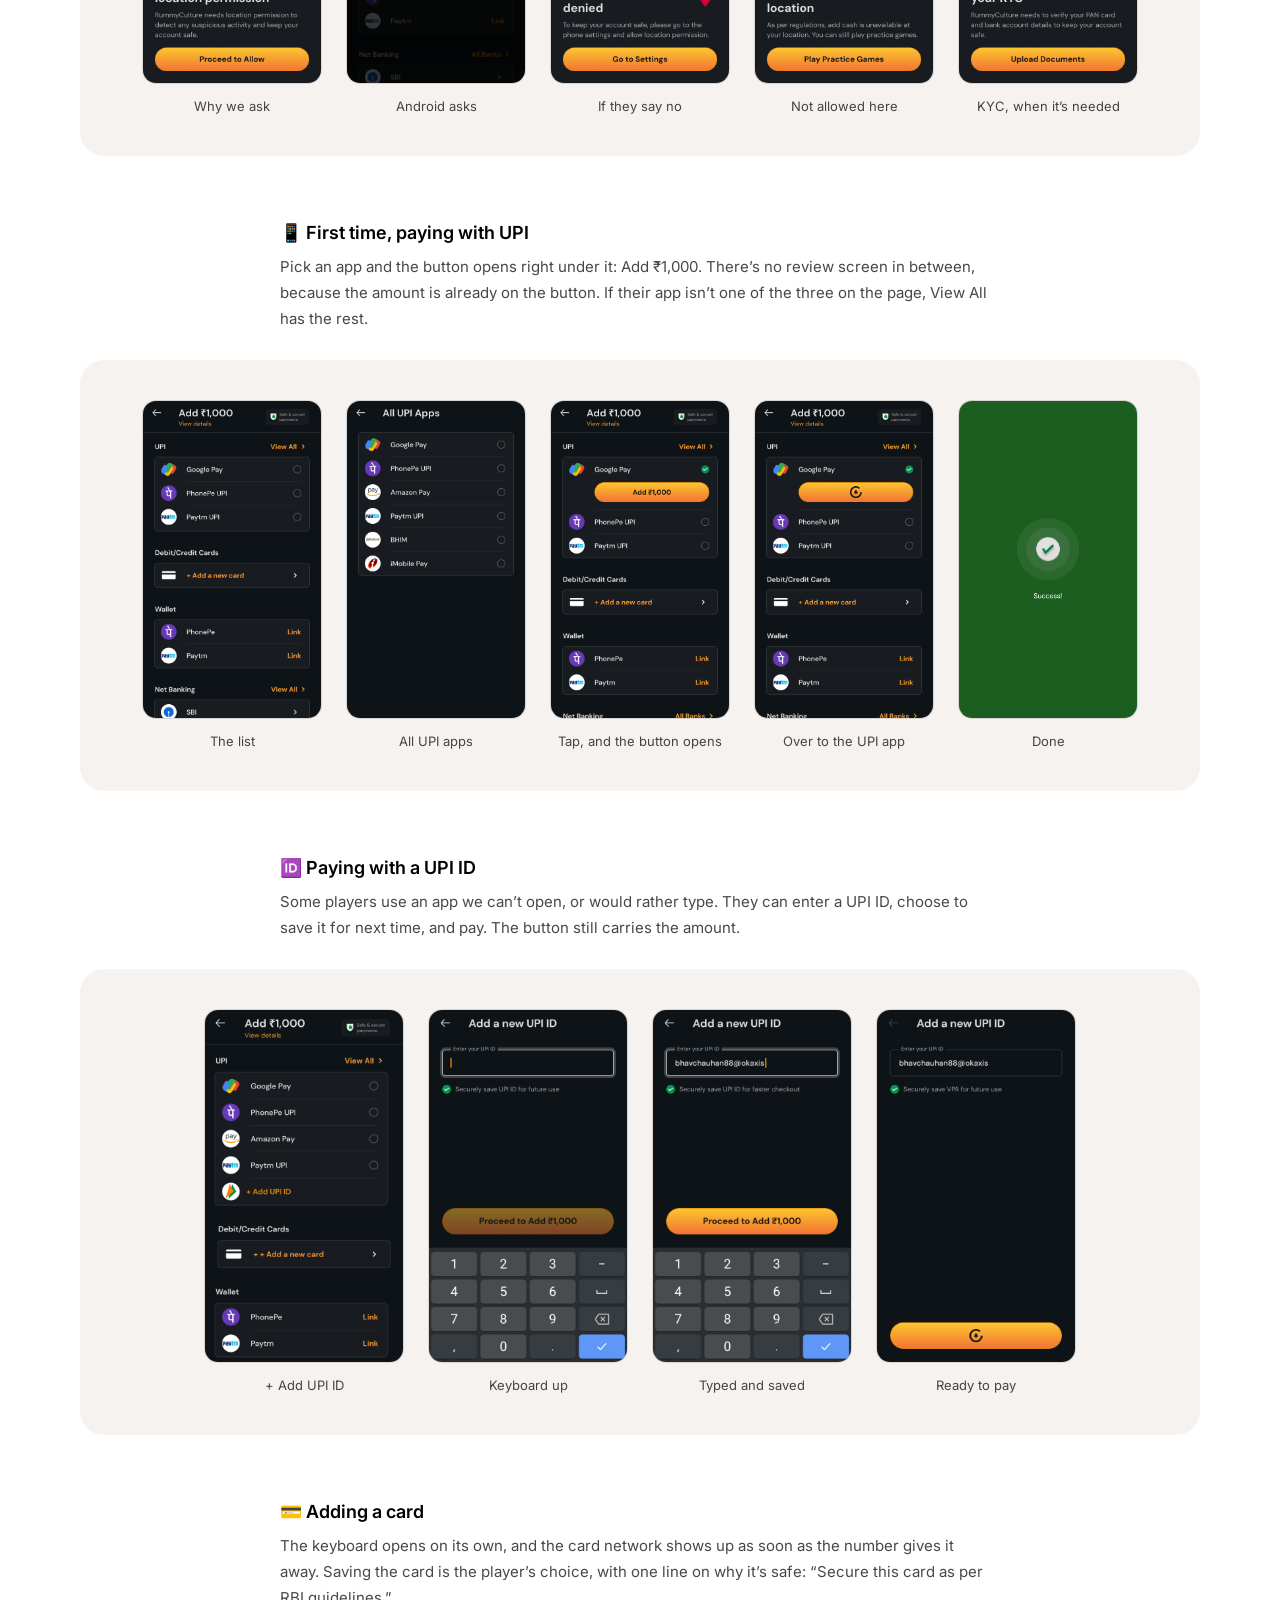
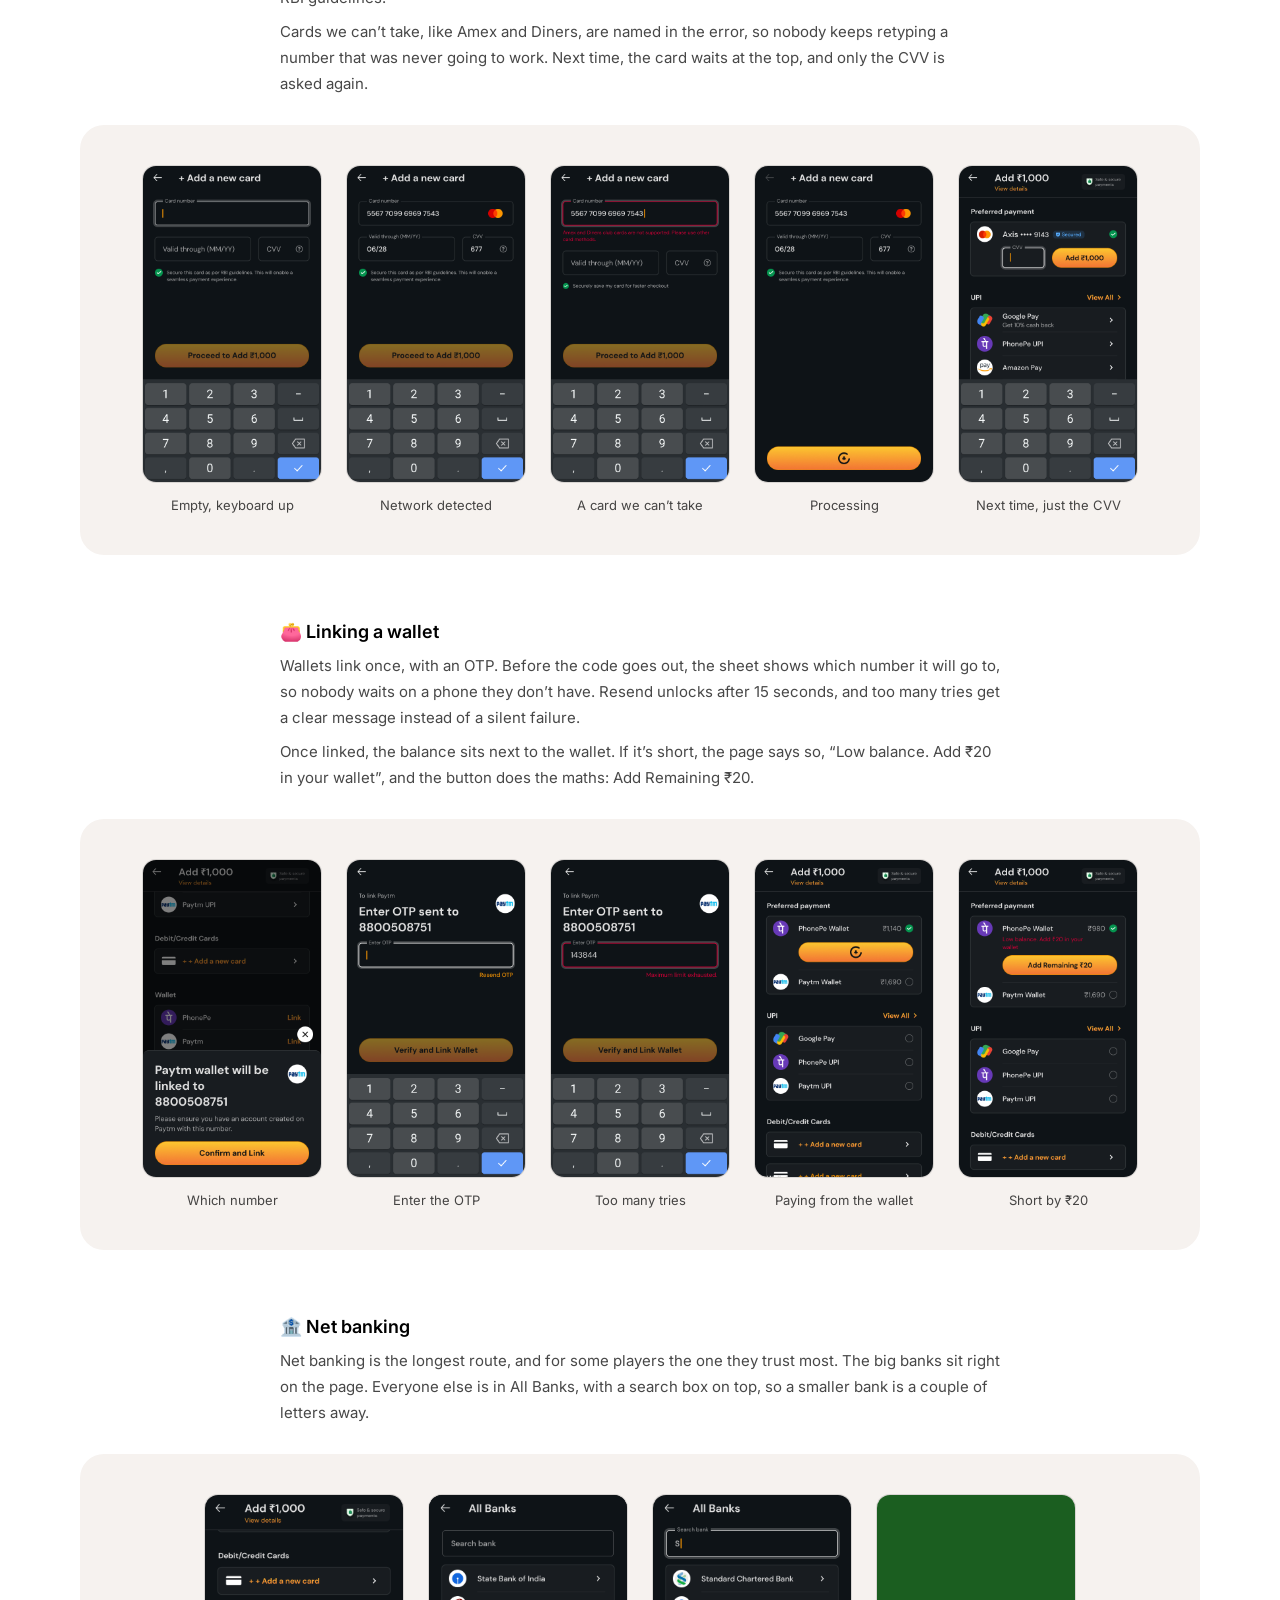
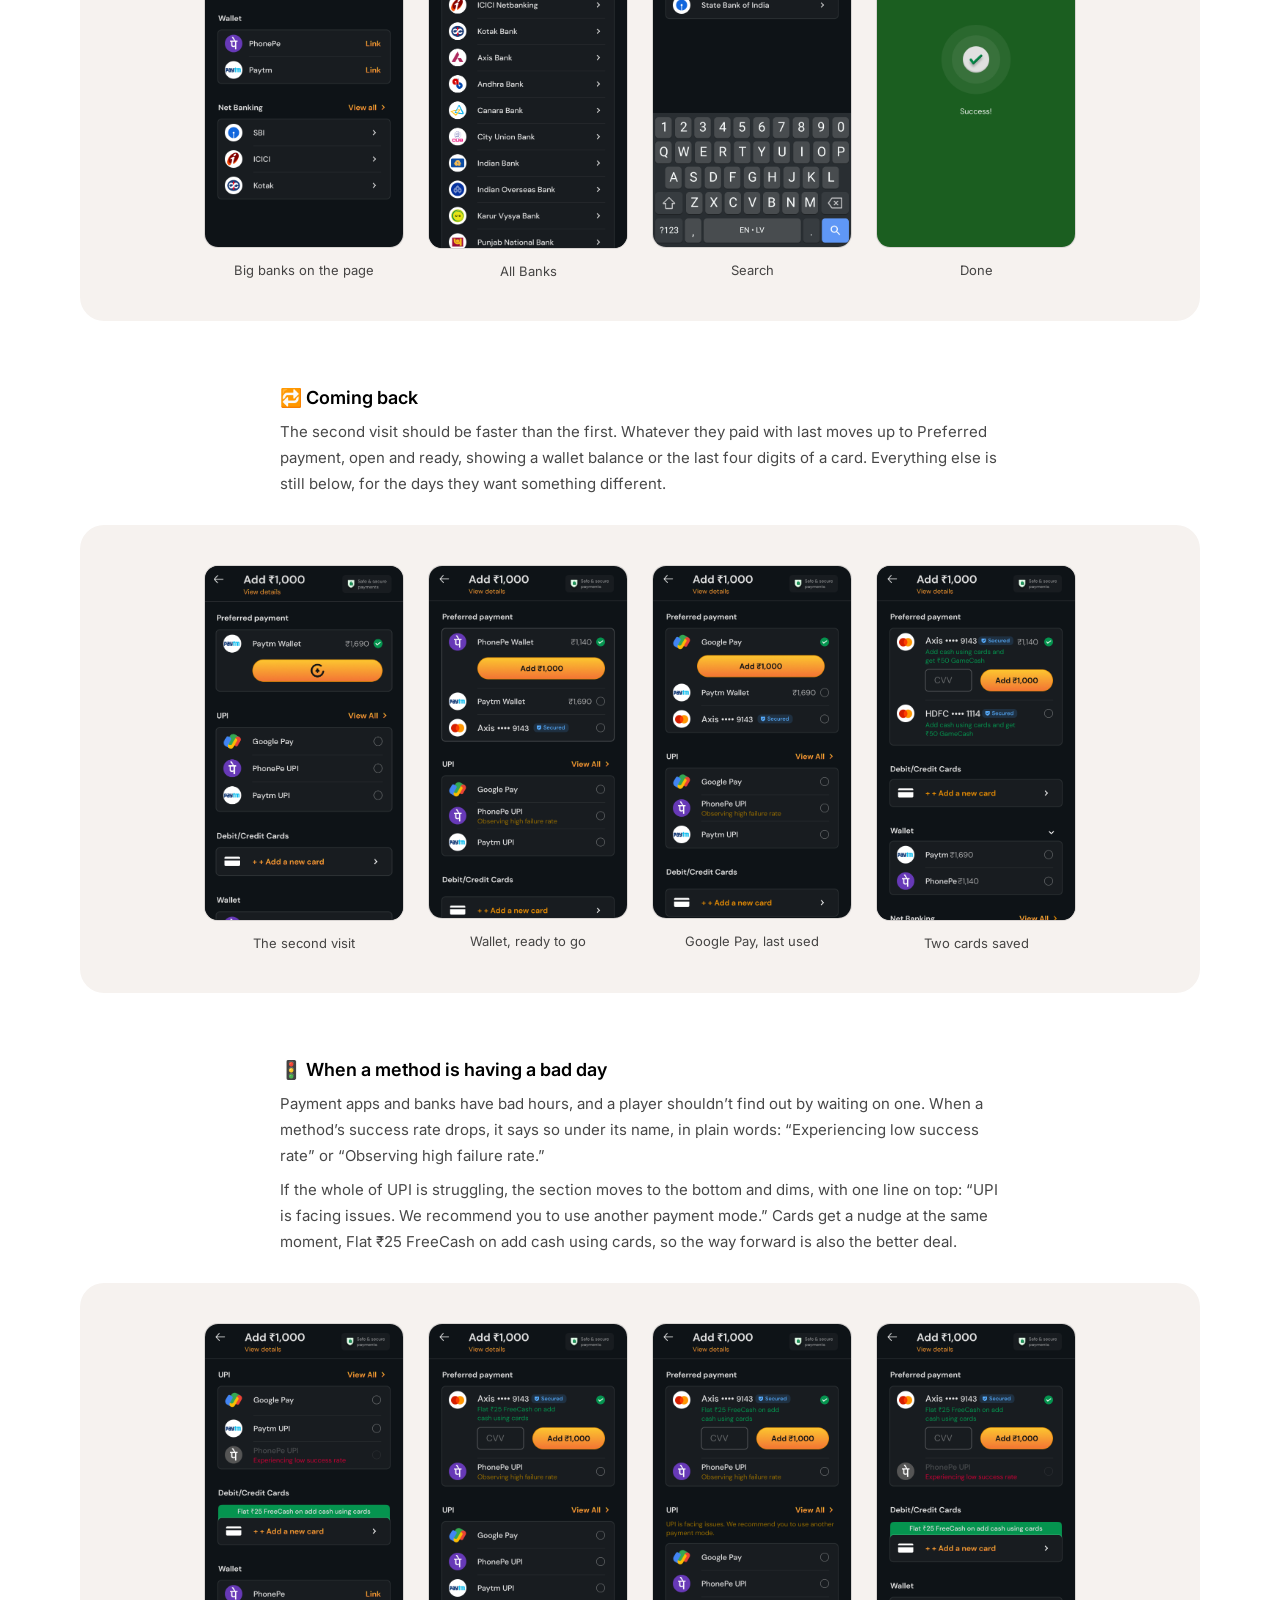
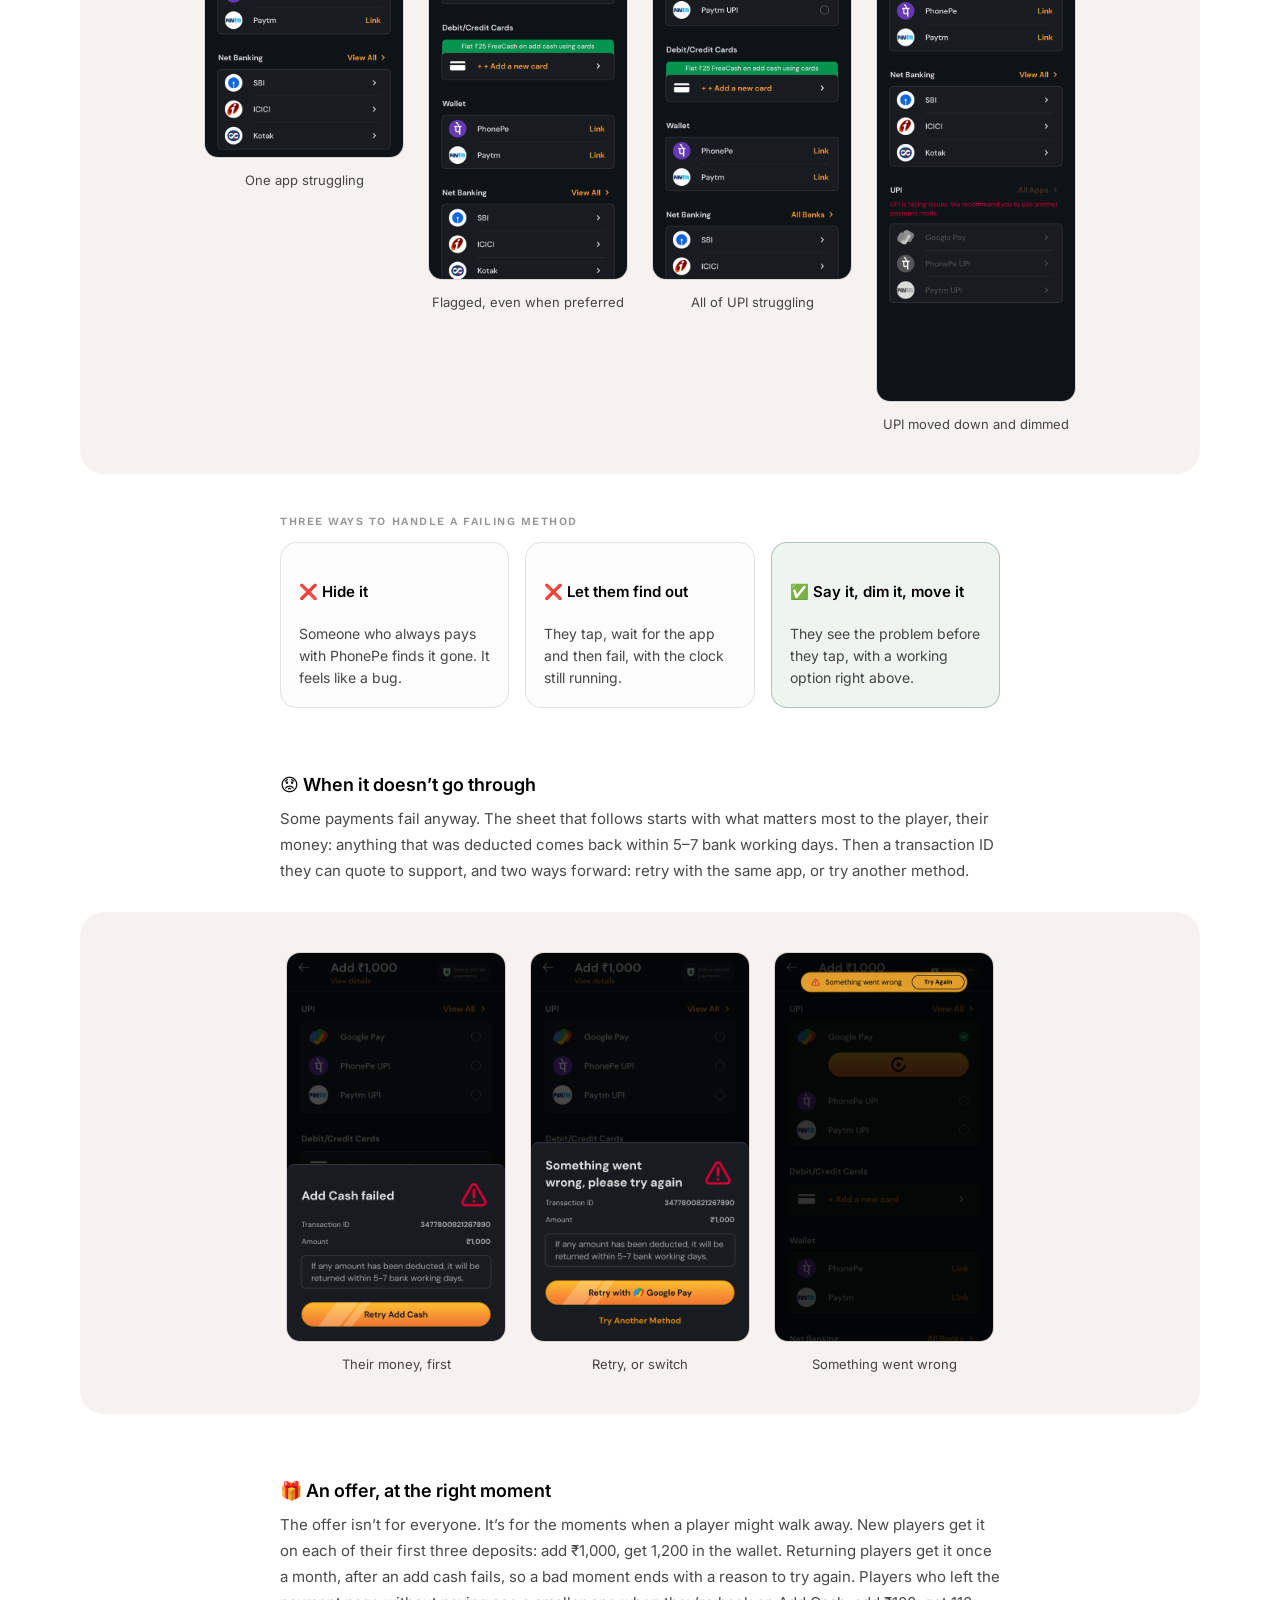
==== commit 63831349: "Payments: use 💳 instead of 🤑 on the home tile and case study Co-Authored-By: Claude Opus 5.5 <norepl" ====
--- a/projects/add-cash.html
+++ b/projects/add-cash.html
@@ -351,7 +351,7 @@
   <!-- Hero ------------------------------------------------------------ -->
   <header class="ac-hero">
     <div class="ac-wrap">
-      <p class="ac-kicker">Payments <span aria-hidden="true">🤑</span></p>
+      <p class="ac-kicker">Payments <span aria-hidden="true">💳</span></p>
       <h1 class="ac-h1"><span class="a">Designing RummyCulture’s payments</span><span class="a">— making add cash easy for players.</span></h1>
       <p class="ac-sub">
         Payments is the screen between deciding to play and sitting at a table. On RummyCulture it
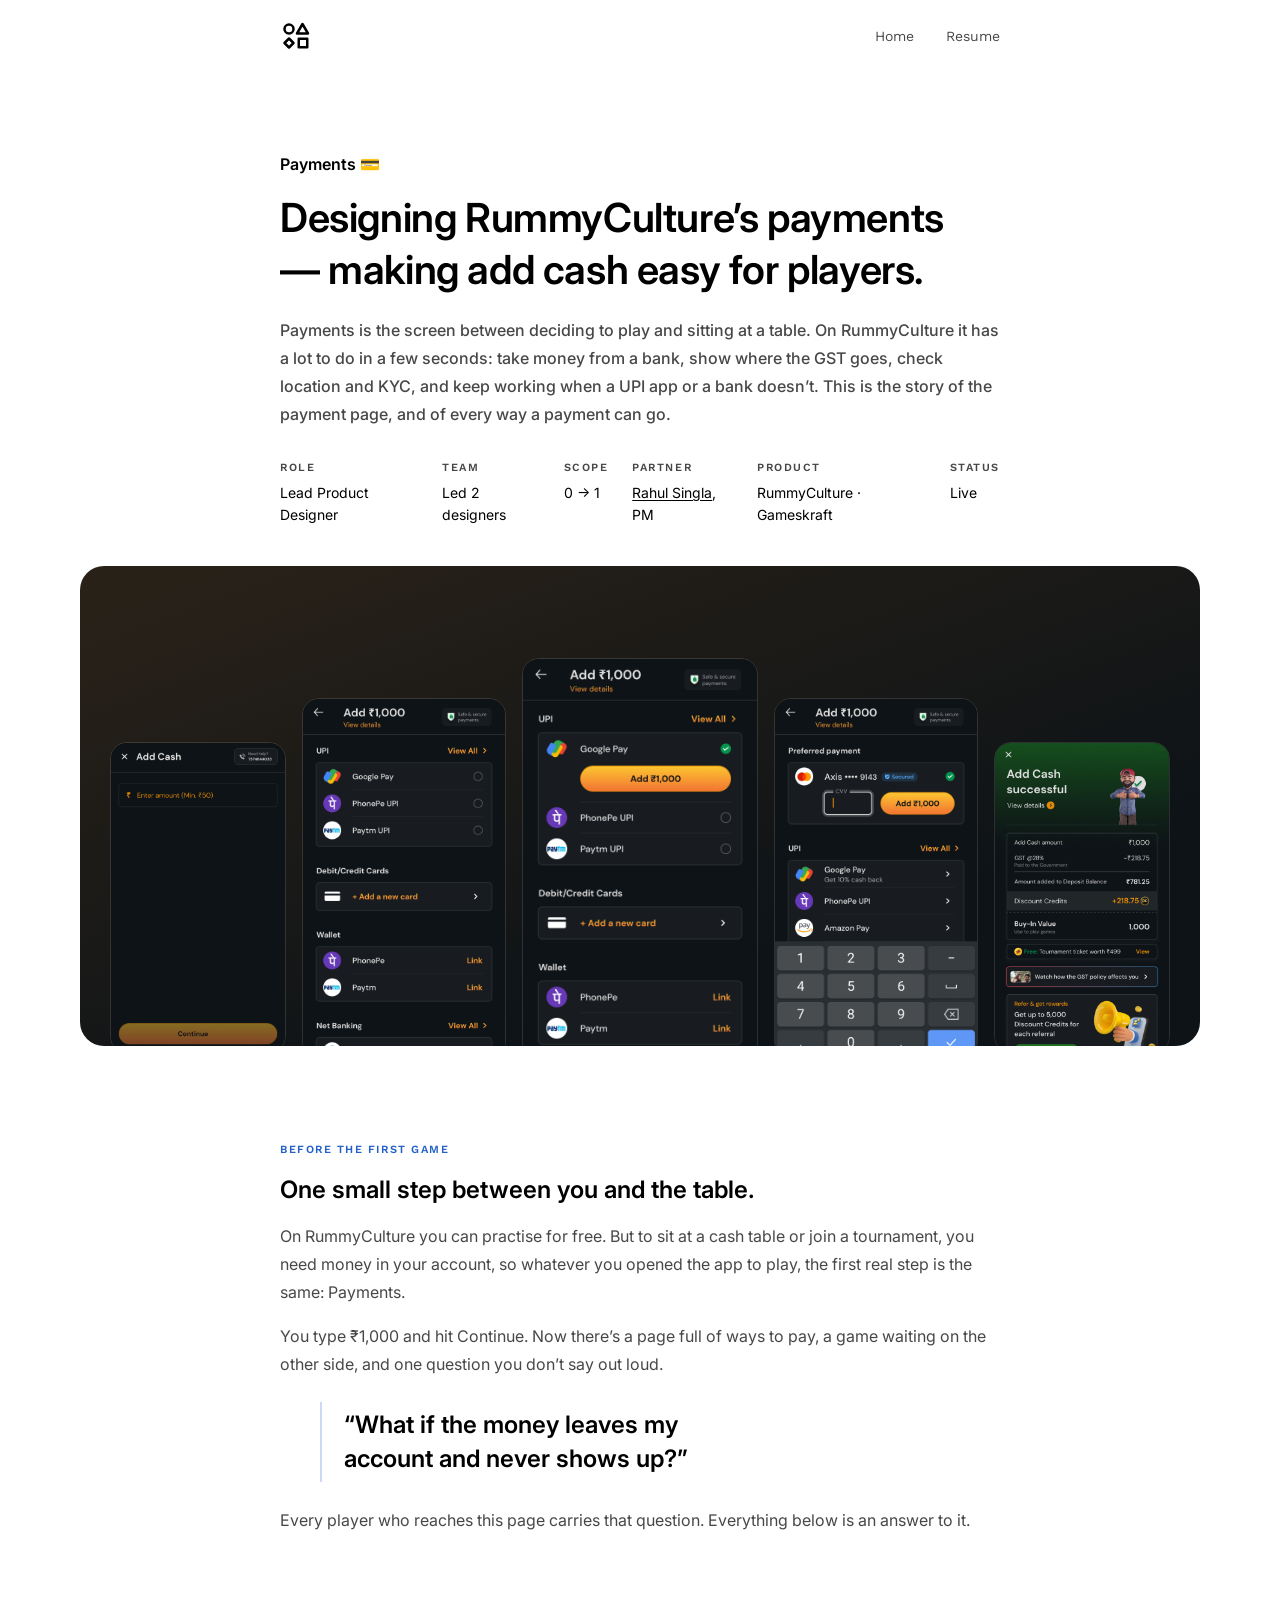
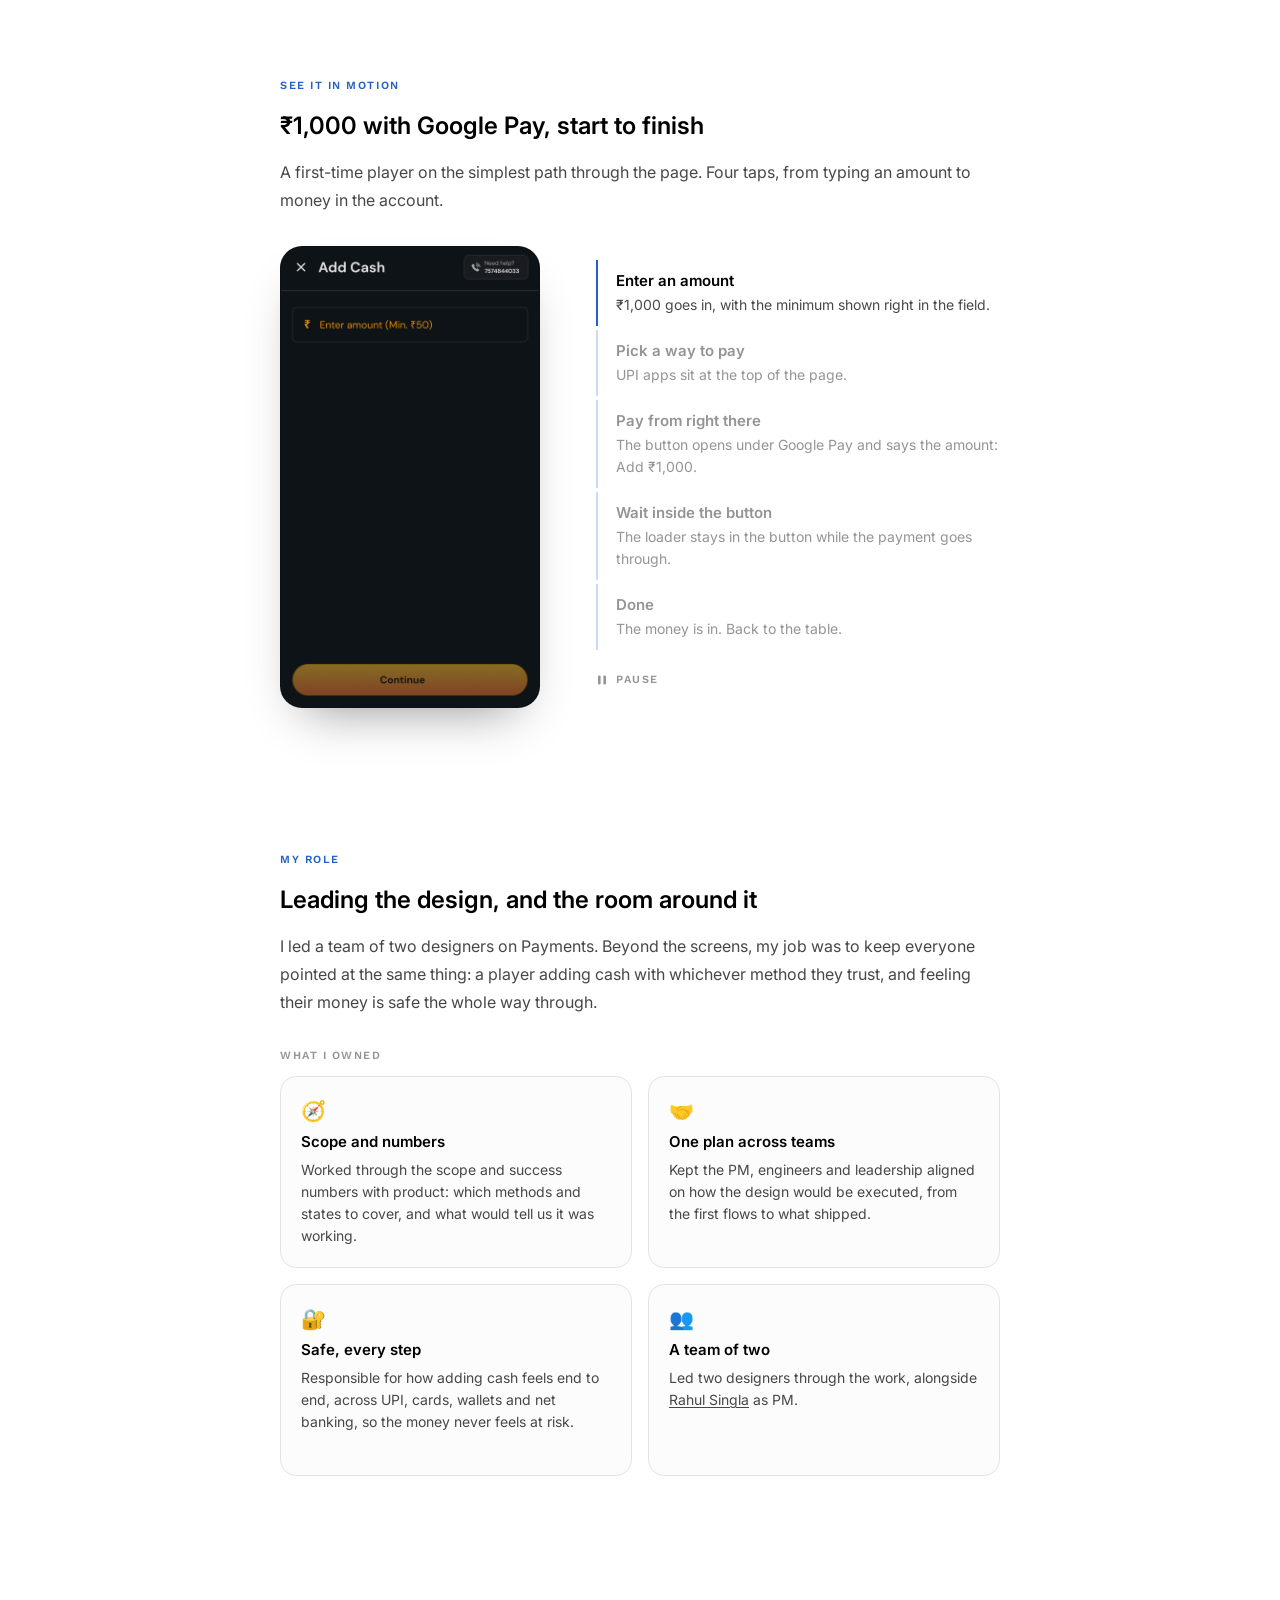
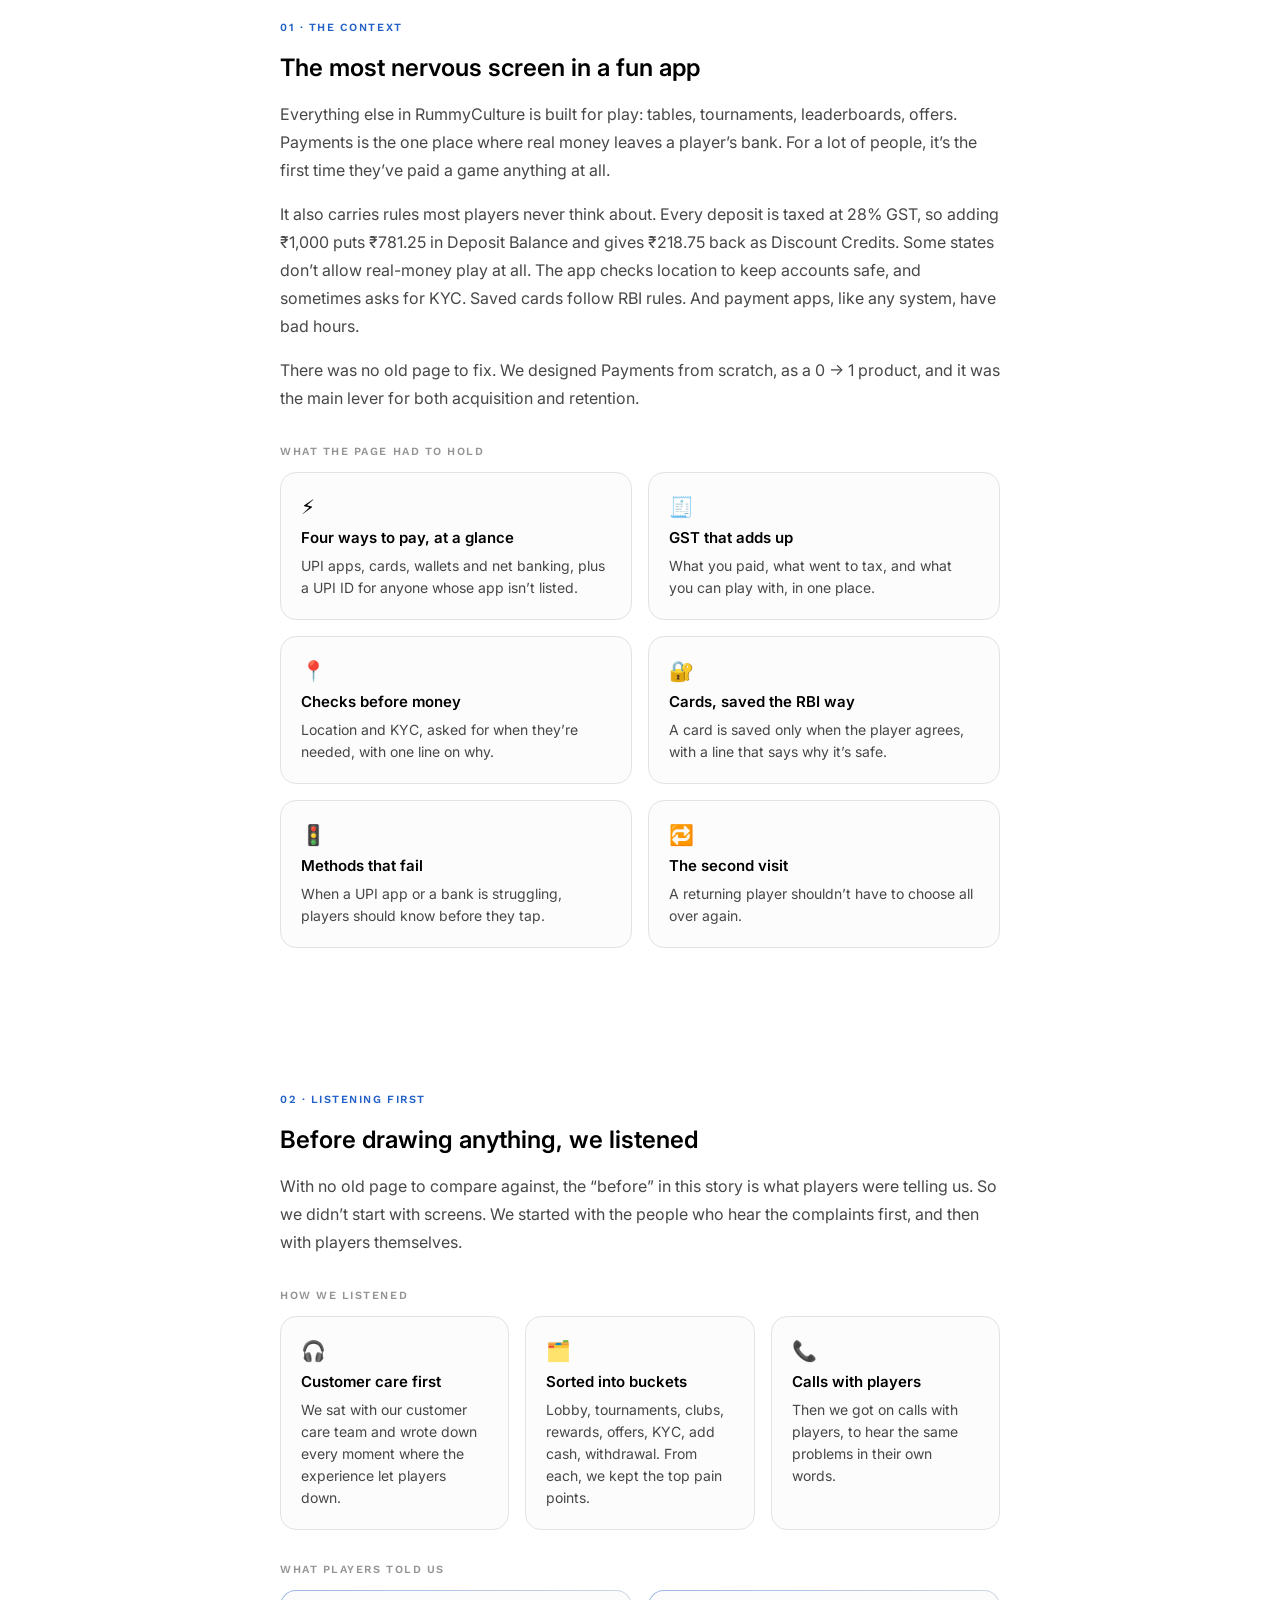
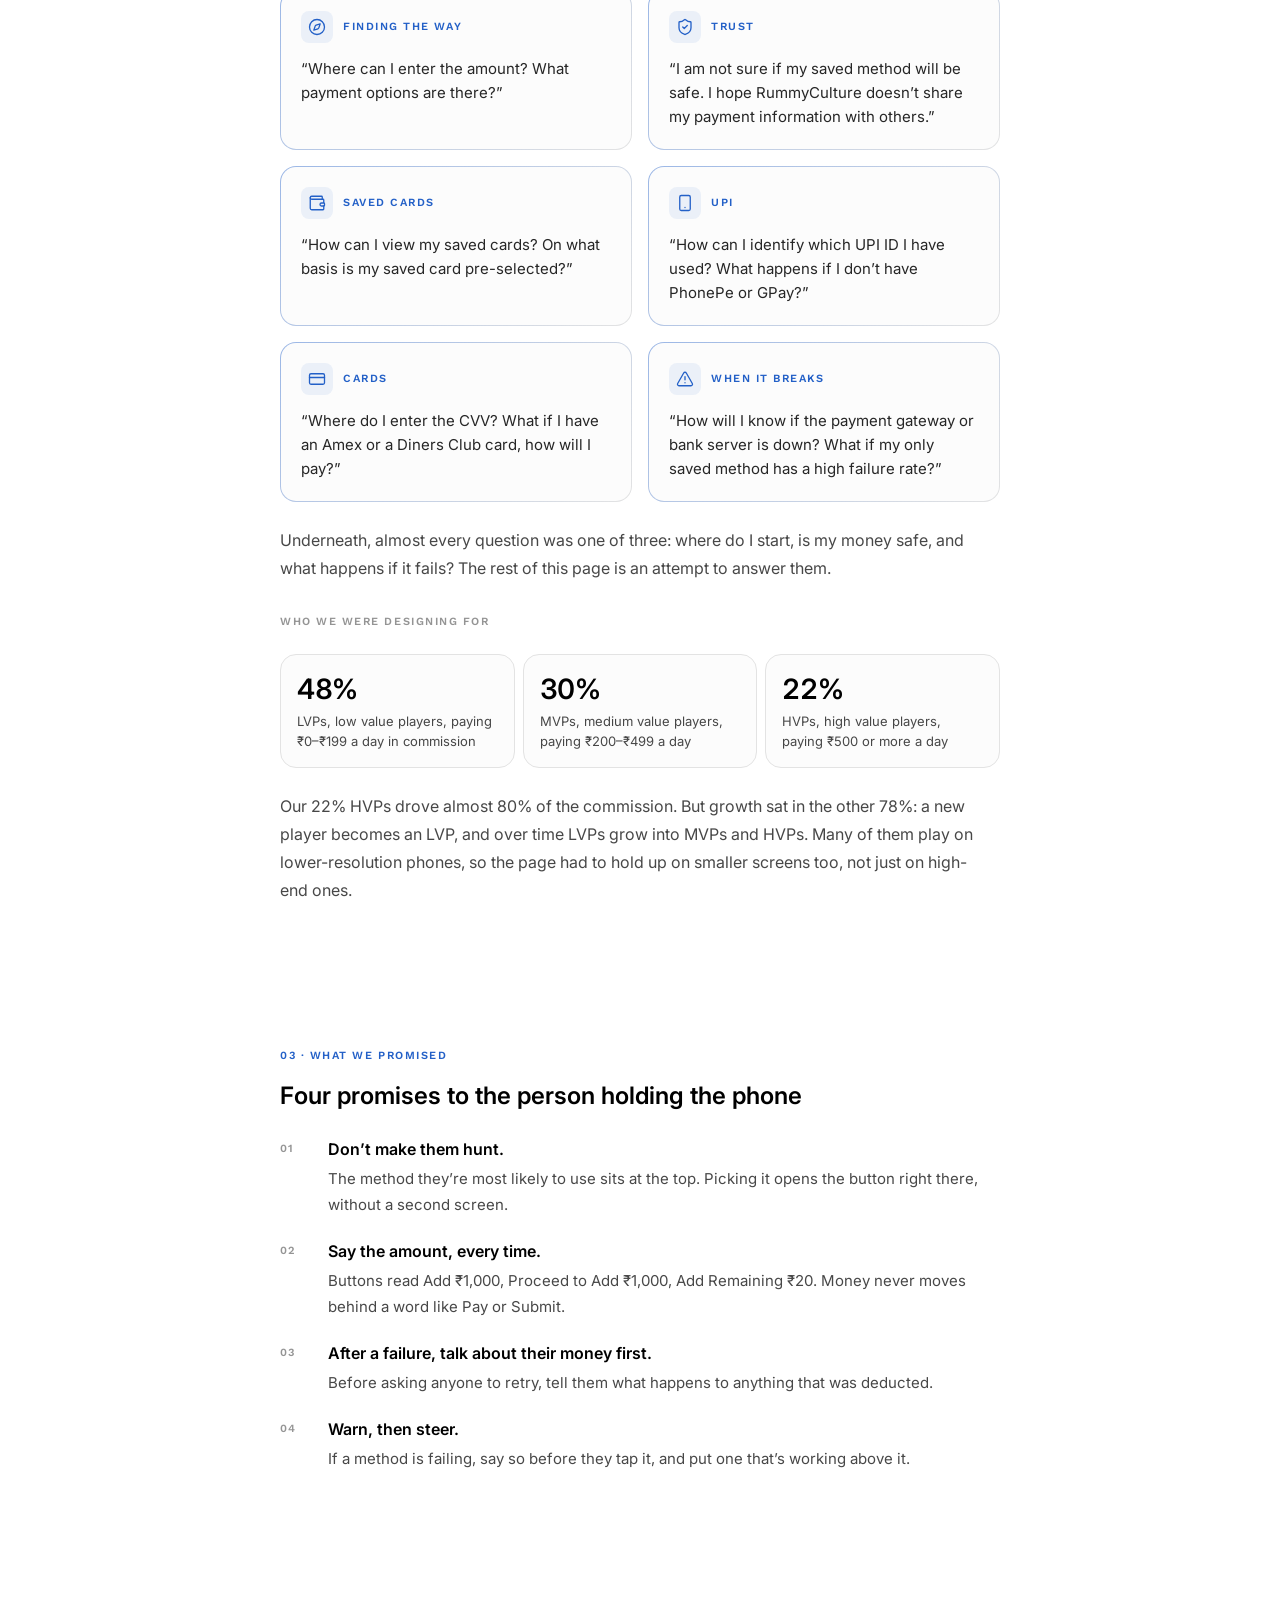
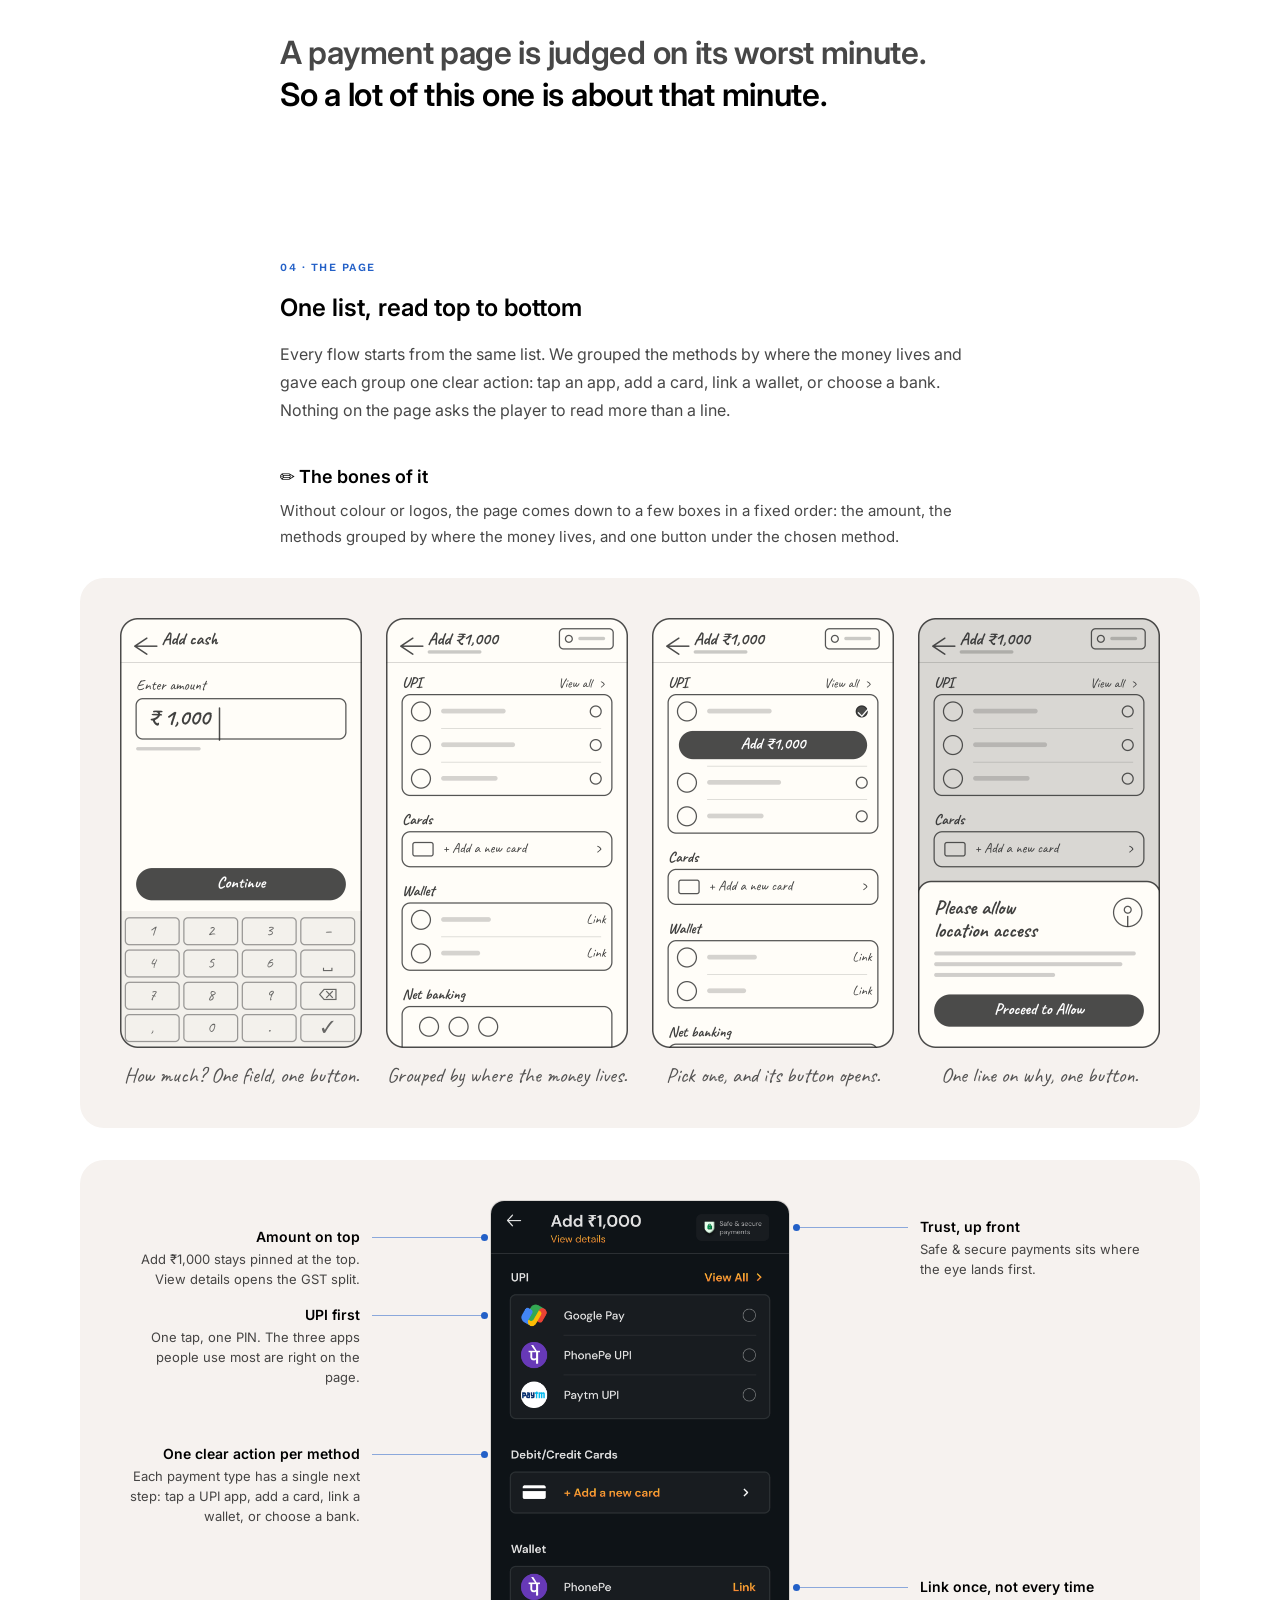
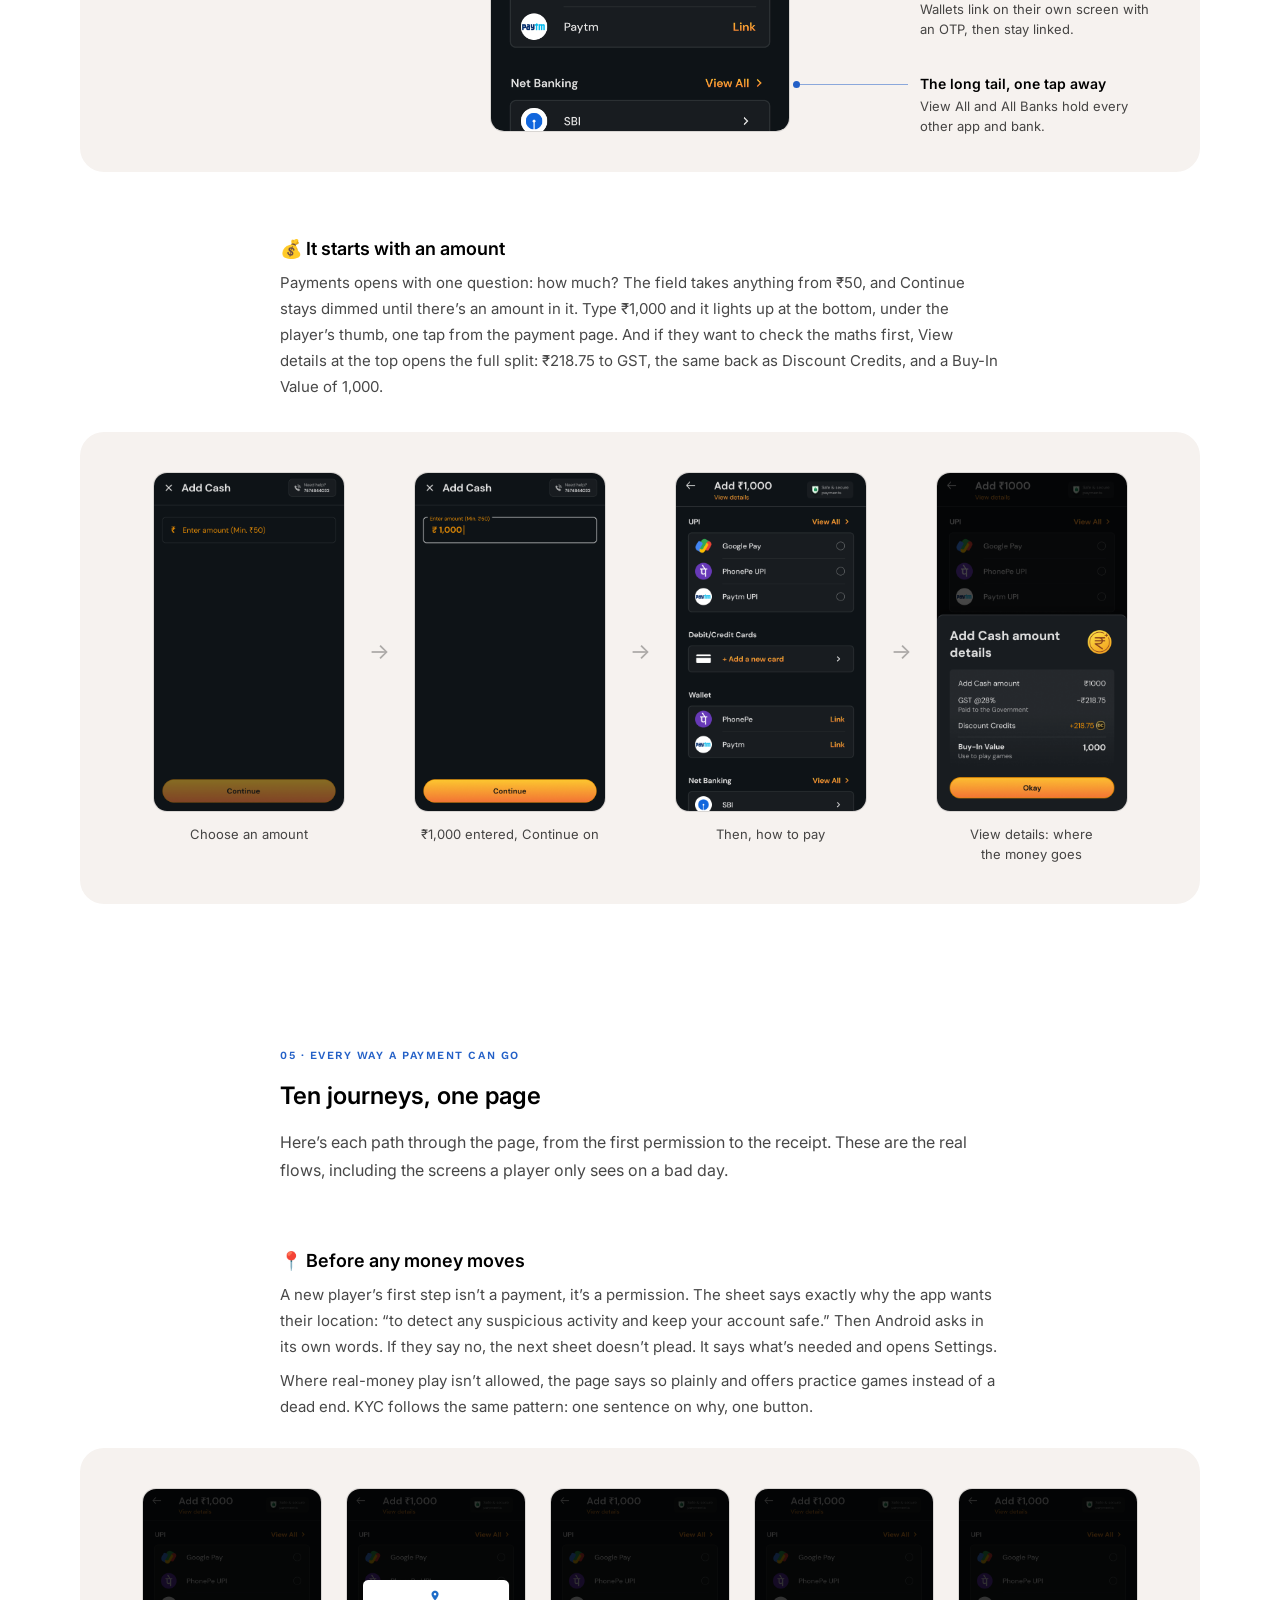
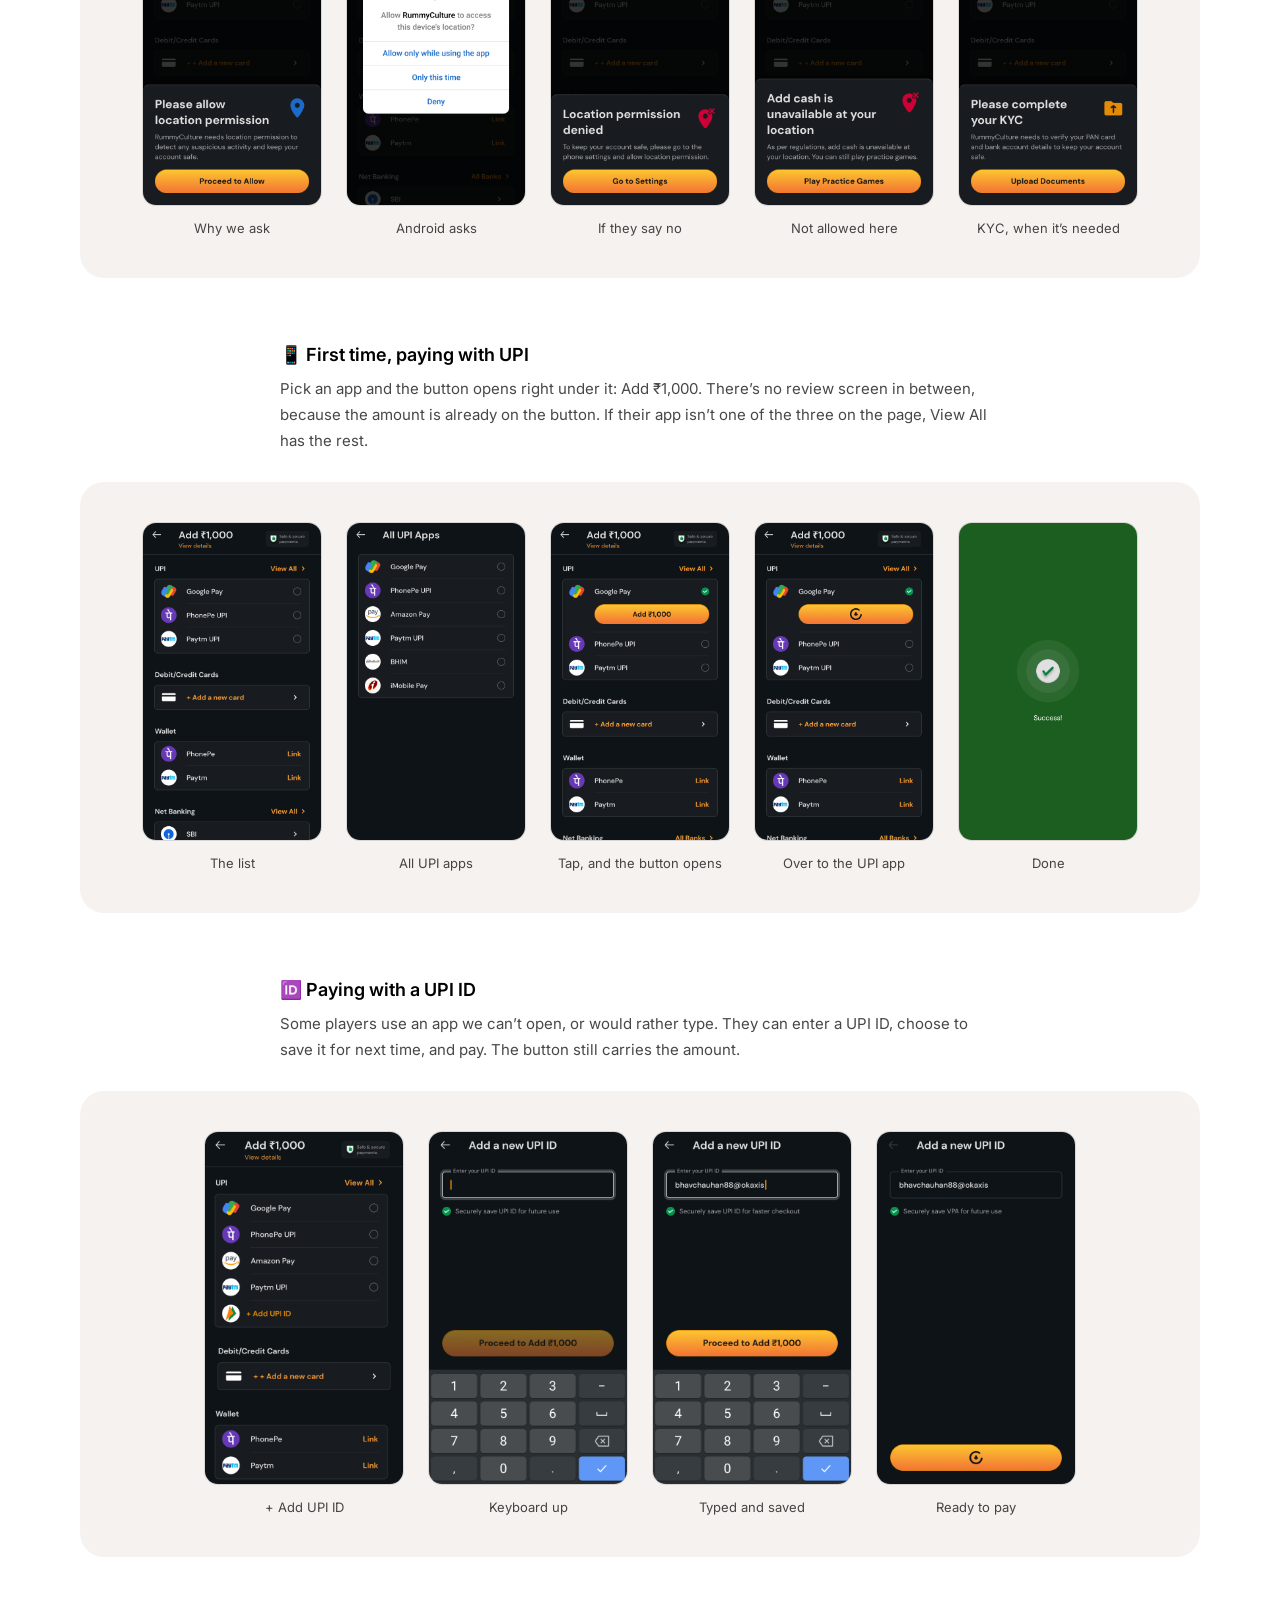
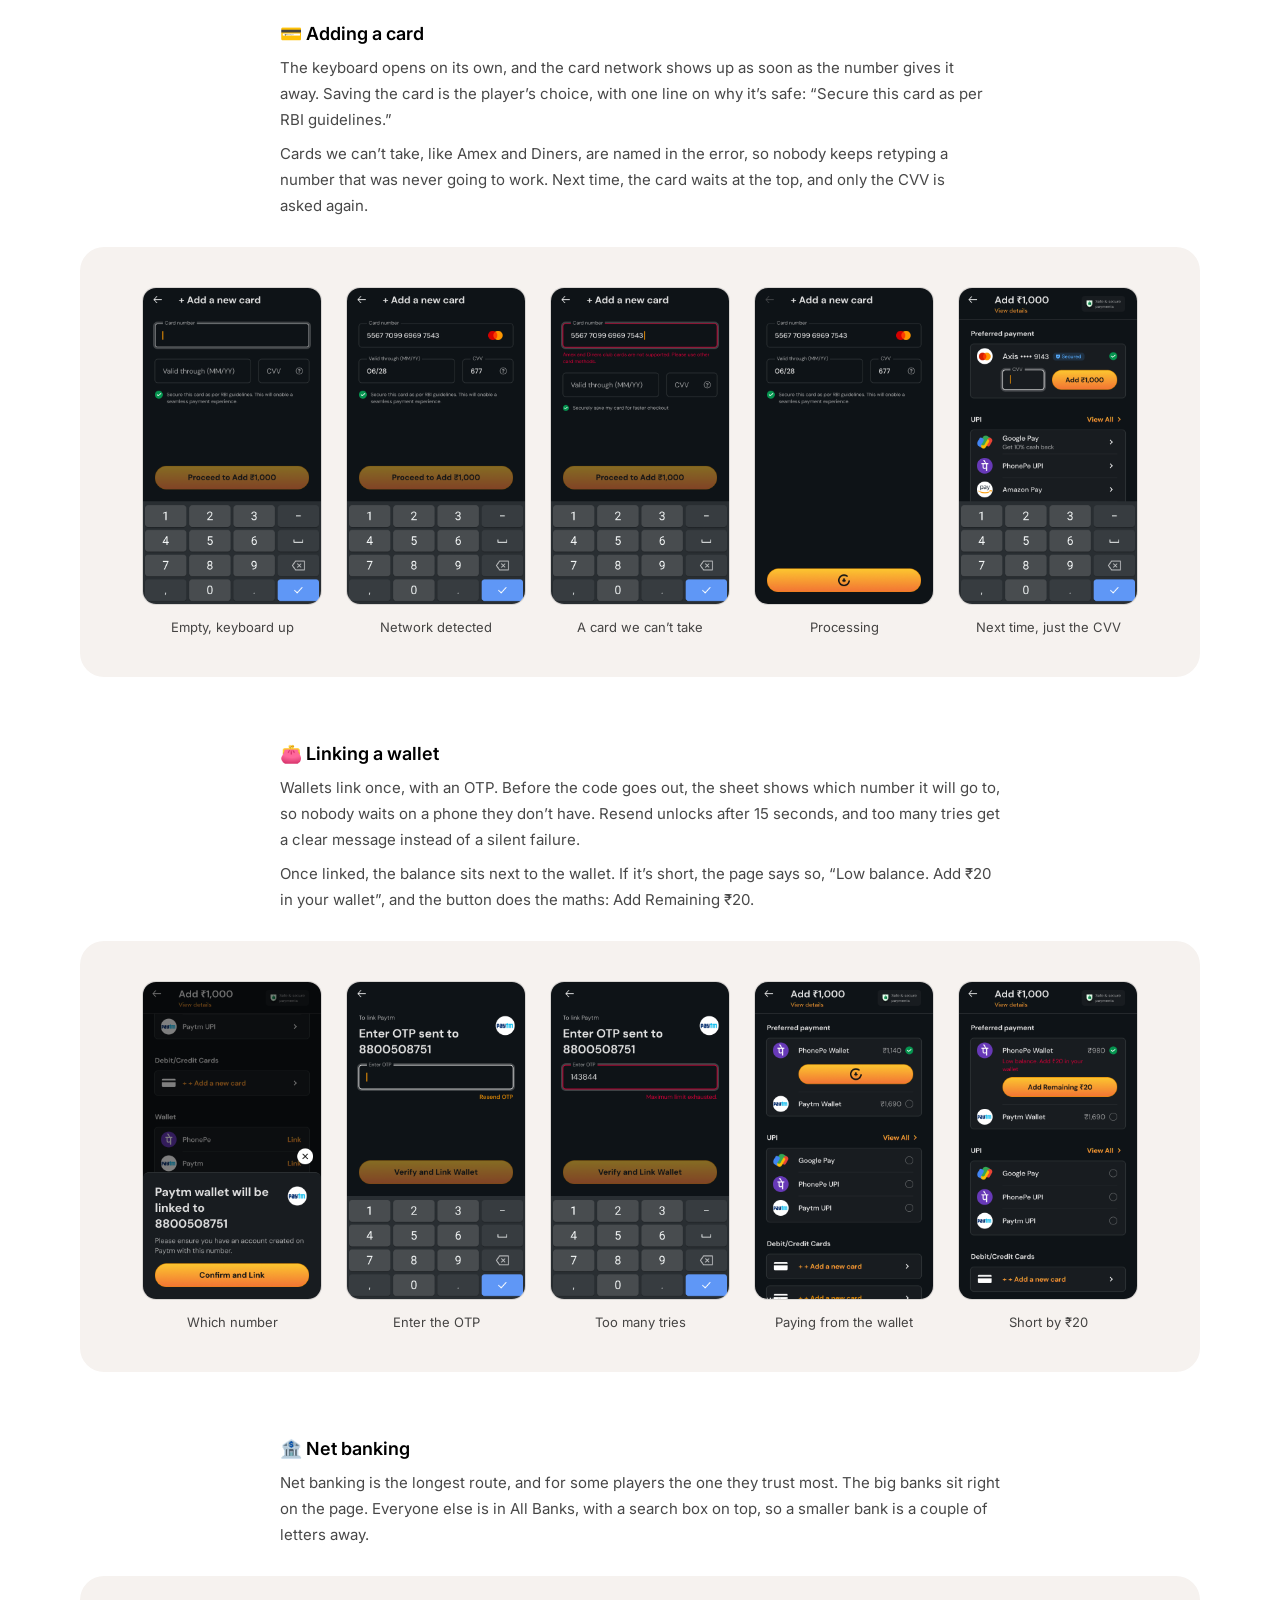
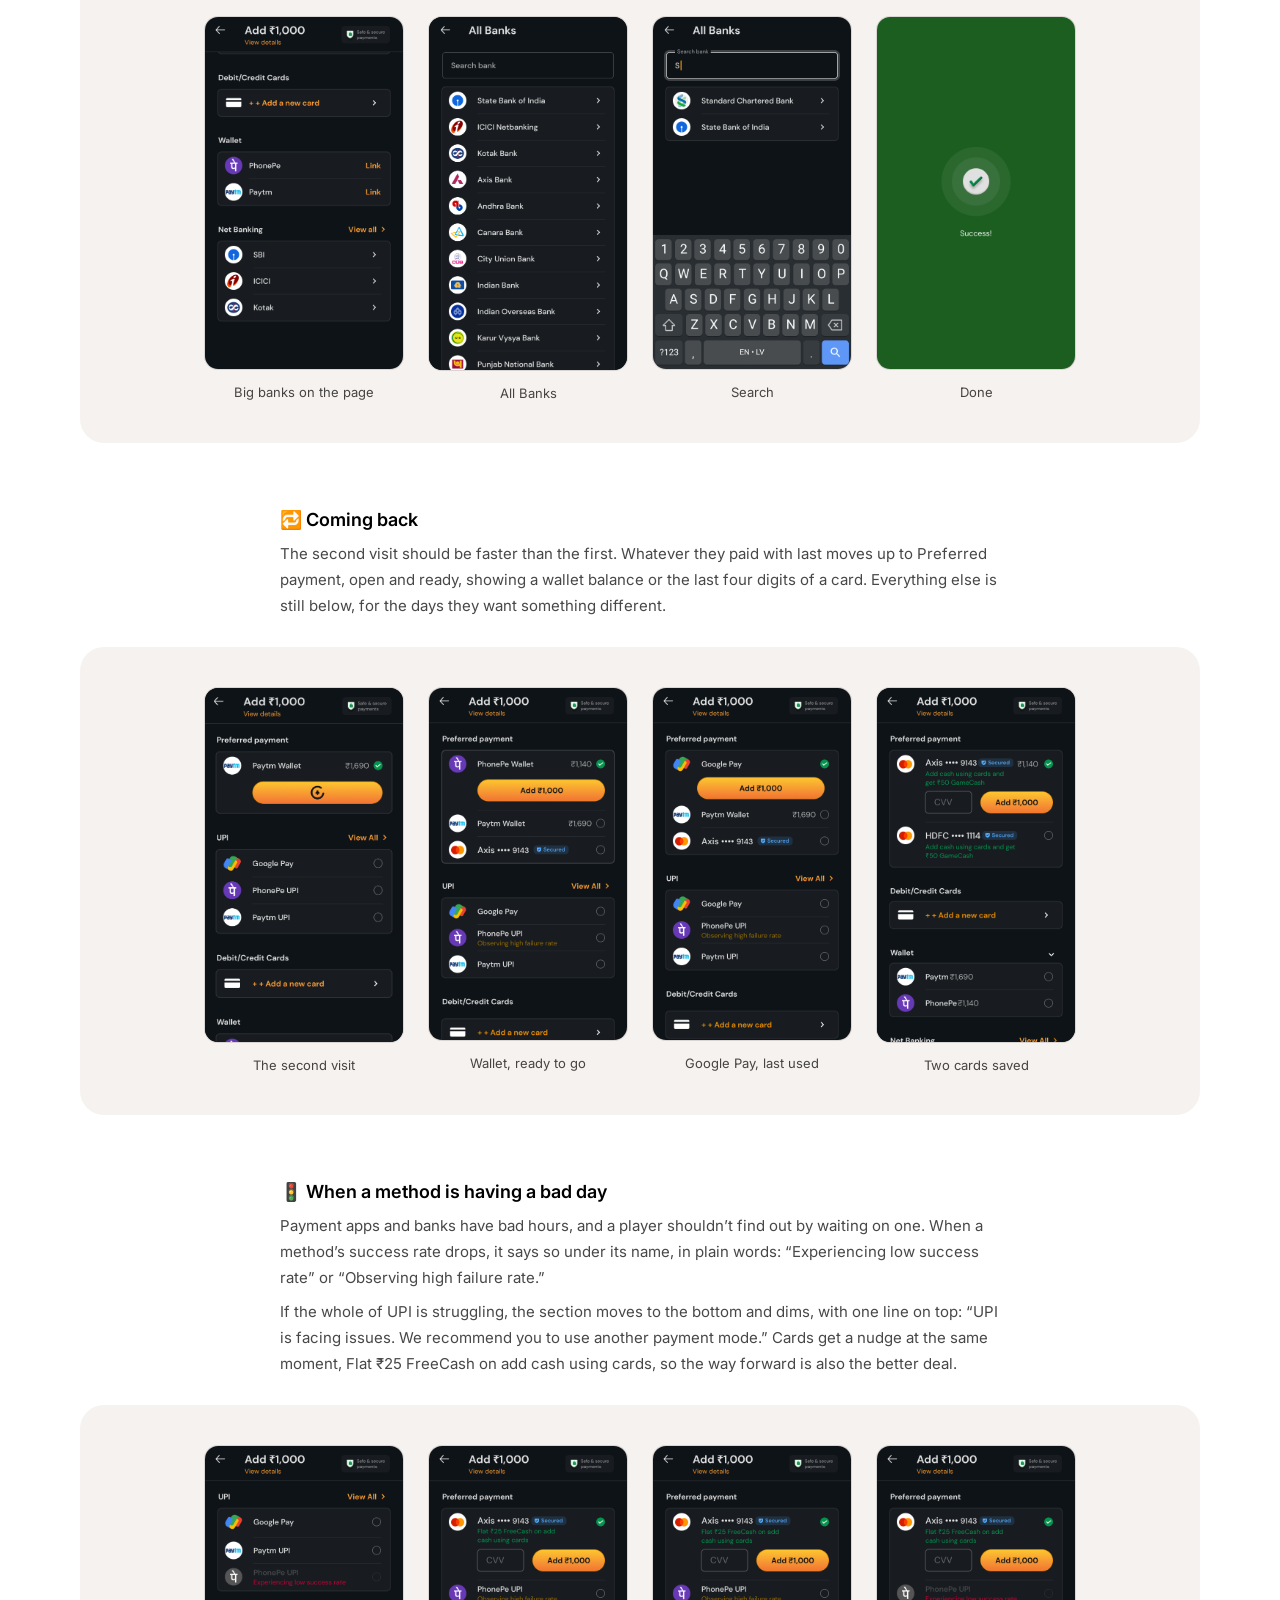
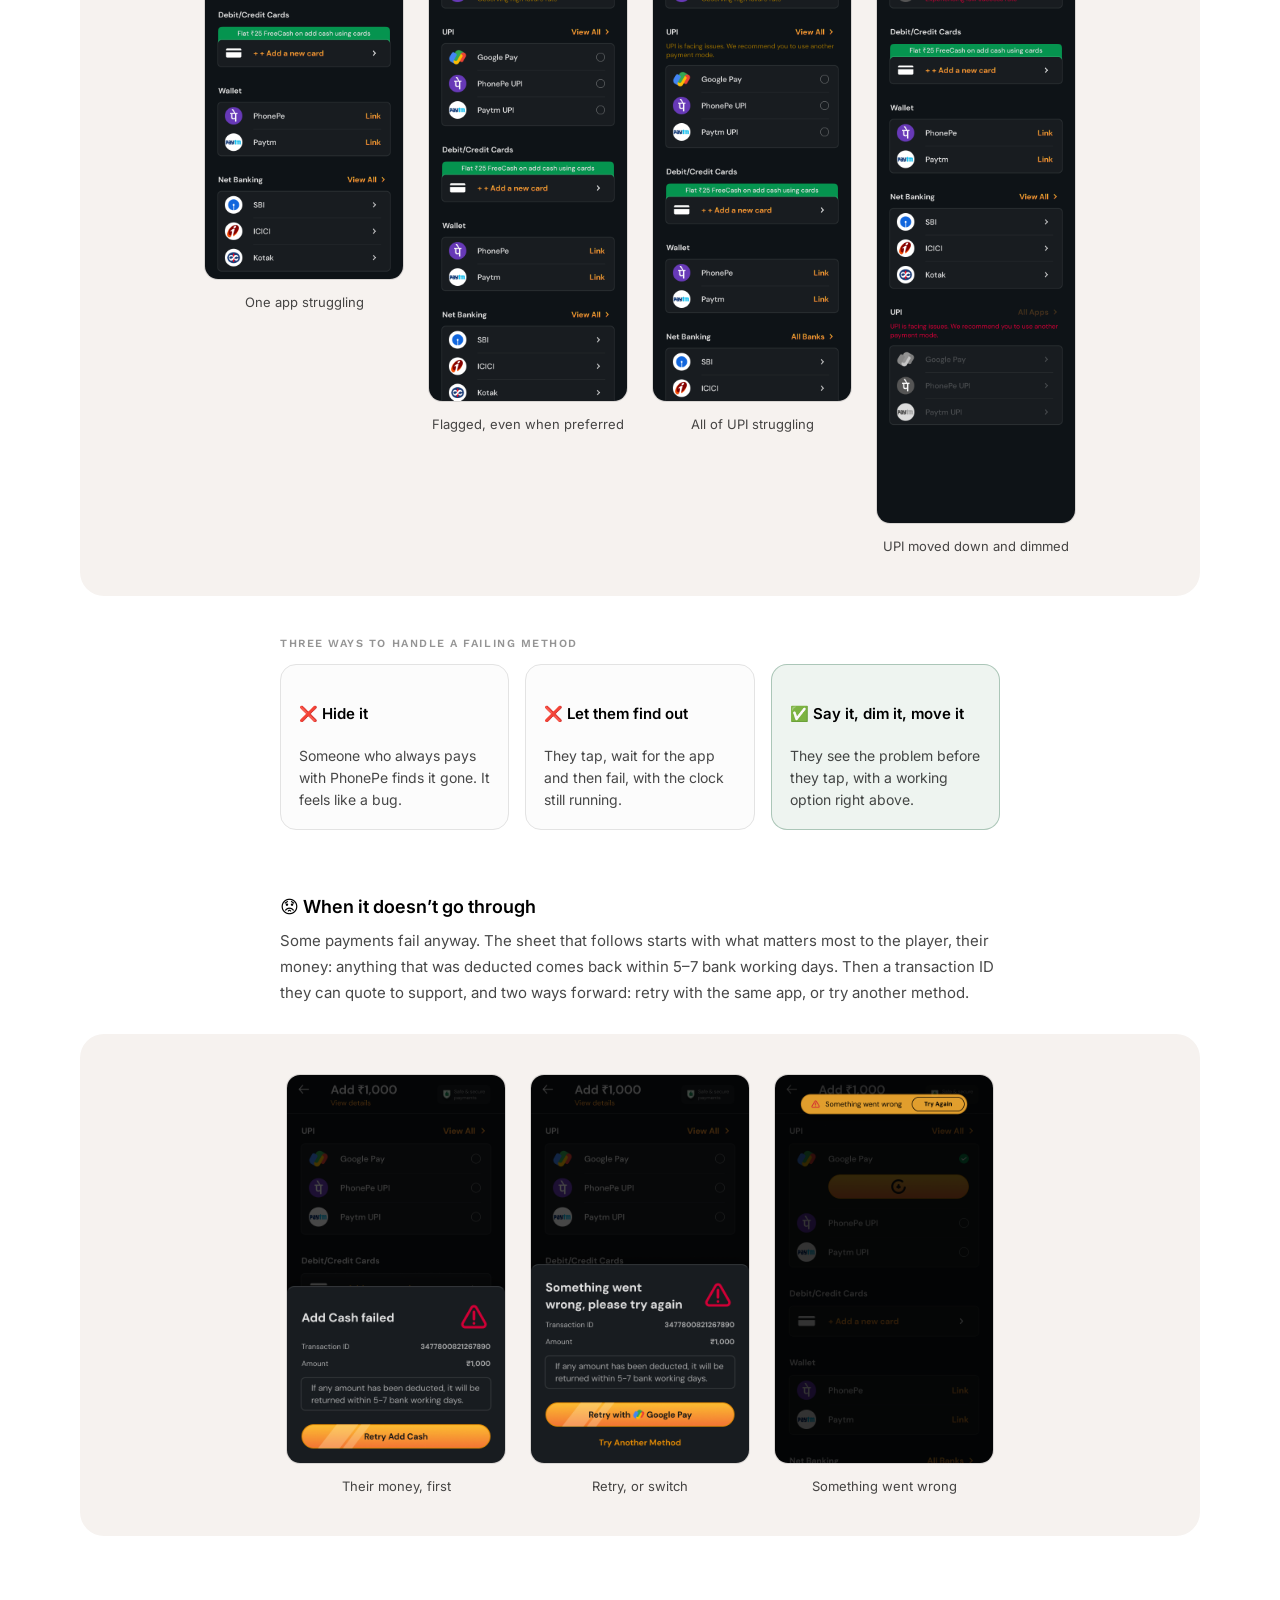
==== commit 6704f440: "Payments: say it was built from scratch (0 → 1), with players' words as the before Co-Authored-By: C" ====
--- a/projects/add-cash.html
+++ b/projects/add-cash.html
@@ -363,6 +363,7 @@
       <dl class="ac-meta">
         <div><dt>Role</dt><dd>Lead Product Designer</dd></div>
         <div><dt>Team</dt><dd>Led 2 designers</dd></div>
+        <div><dt>Scope</dt><dd>0 → 1</dd></div>
         <div><dt>Partner</dt><dd><a class="ac-link" href="https://in.linkedin.com/in/rahul-singla1" target="_blank" rel="noopener">Rahul Singla</a>, PM</dd></div>
         <div><dt>Product</dt><dd>RummyCulture · Gameskraft</dd></div>
         <div><dt>Status</dt><dd>Live</dd></div>
@@ -479,6 +480,10 @@
         safe, and sometimes asks for KYC. Saved cards follow RBI rules. And payment apps, like any
         system, have bad hours.
       </p>
+      <p class="ac-body">
+        There was no old page to fix. We designed Payments from scratch, as a 0 → 1 product, and it
+        was the main lever for both acquisition and retention.
+      </p>
 
       <p class="ac-label ac-holds-label">What the page had to hold</p>
       <div class="ac-holds reveal">
@@ -498,8 +503,9 @@
       <p class="ac-eyebrow">02 · Listening first</p>
       <h2 class="ac-h2">Before drawing anything, we listened</h2>
       <p class="ac-body">
-        We didn’t start with screens. We started with the people who hear the complaints first, and
-        then with players themselves.
+        With no old page to compare against, the “before” in this story is what players were telling
+        us. So we didn’t start with screens. We started with the people who hear the complaints first,
+        and then with players themselves.
       </p>
 
       <p class="ac-label ac-holds-label">How we listened</p>
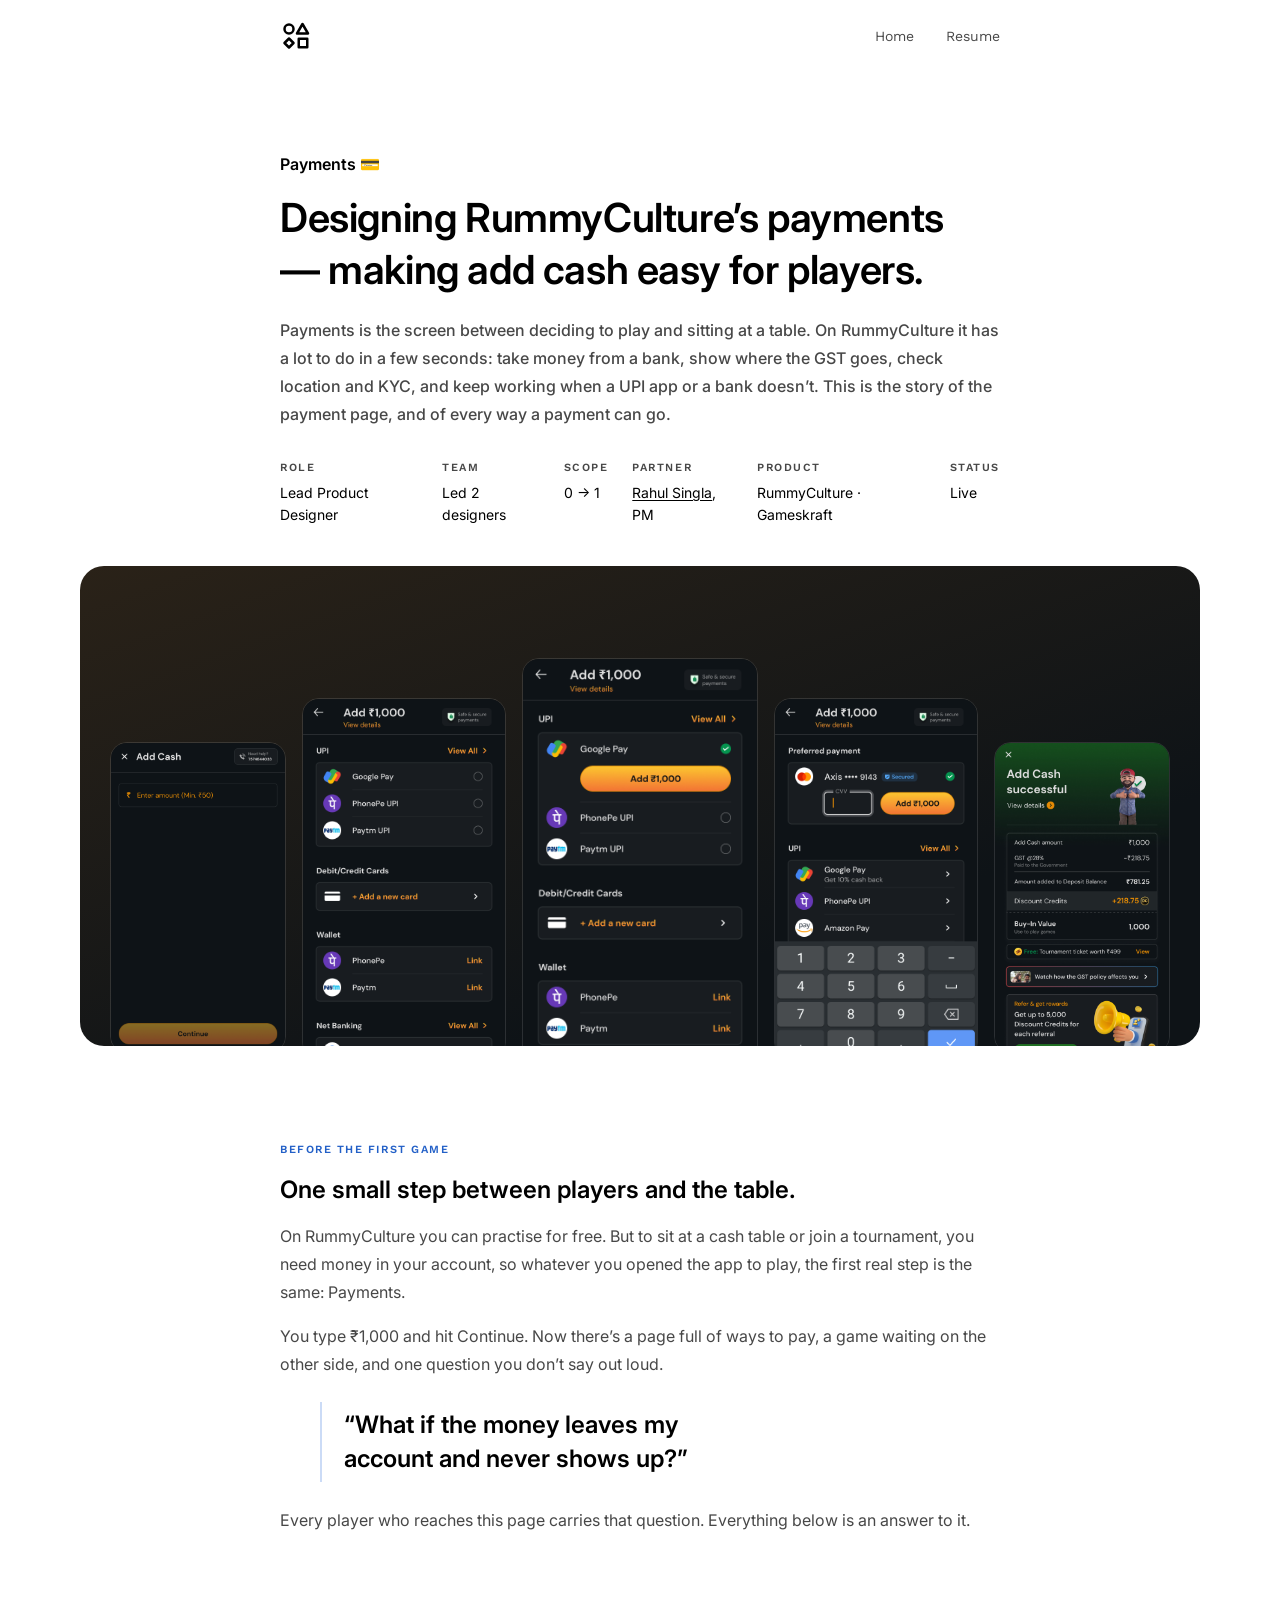
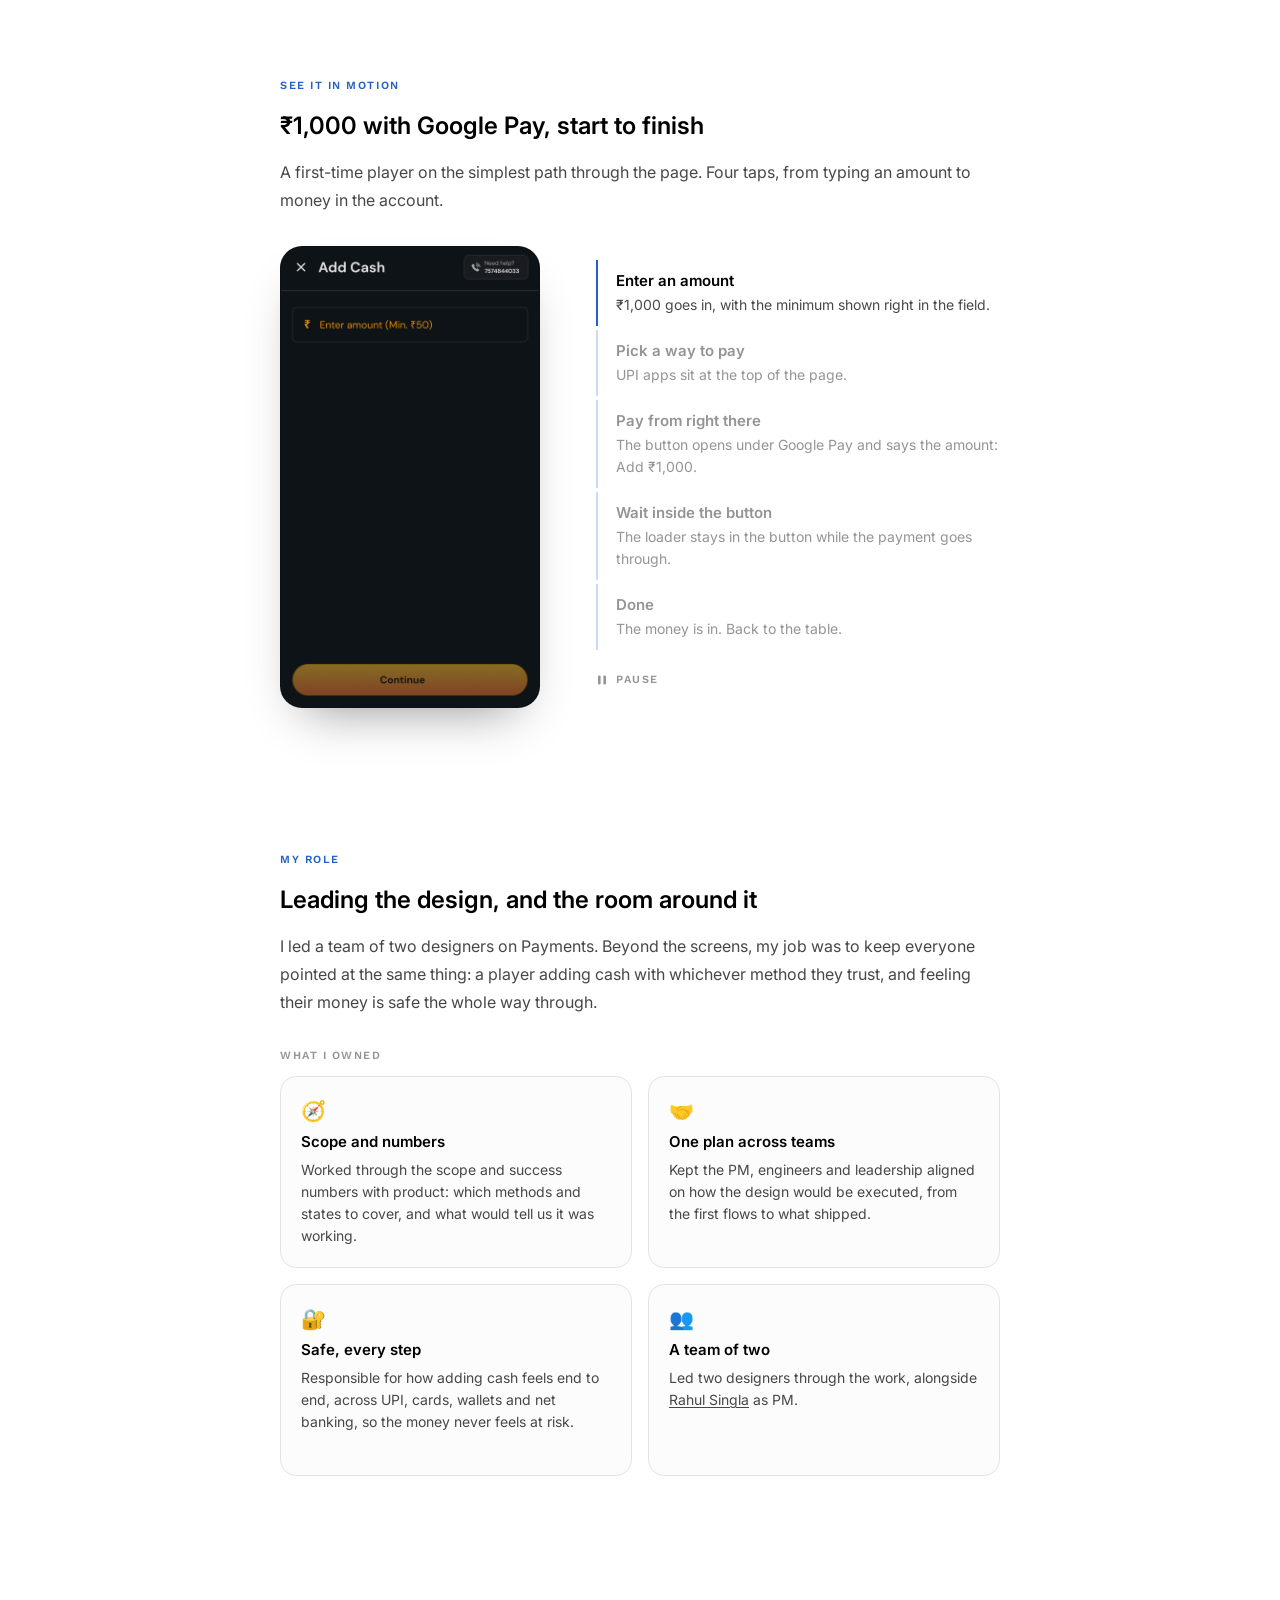
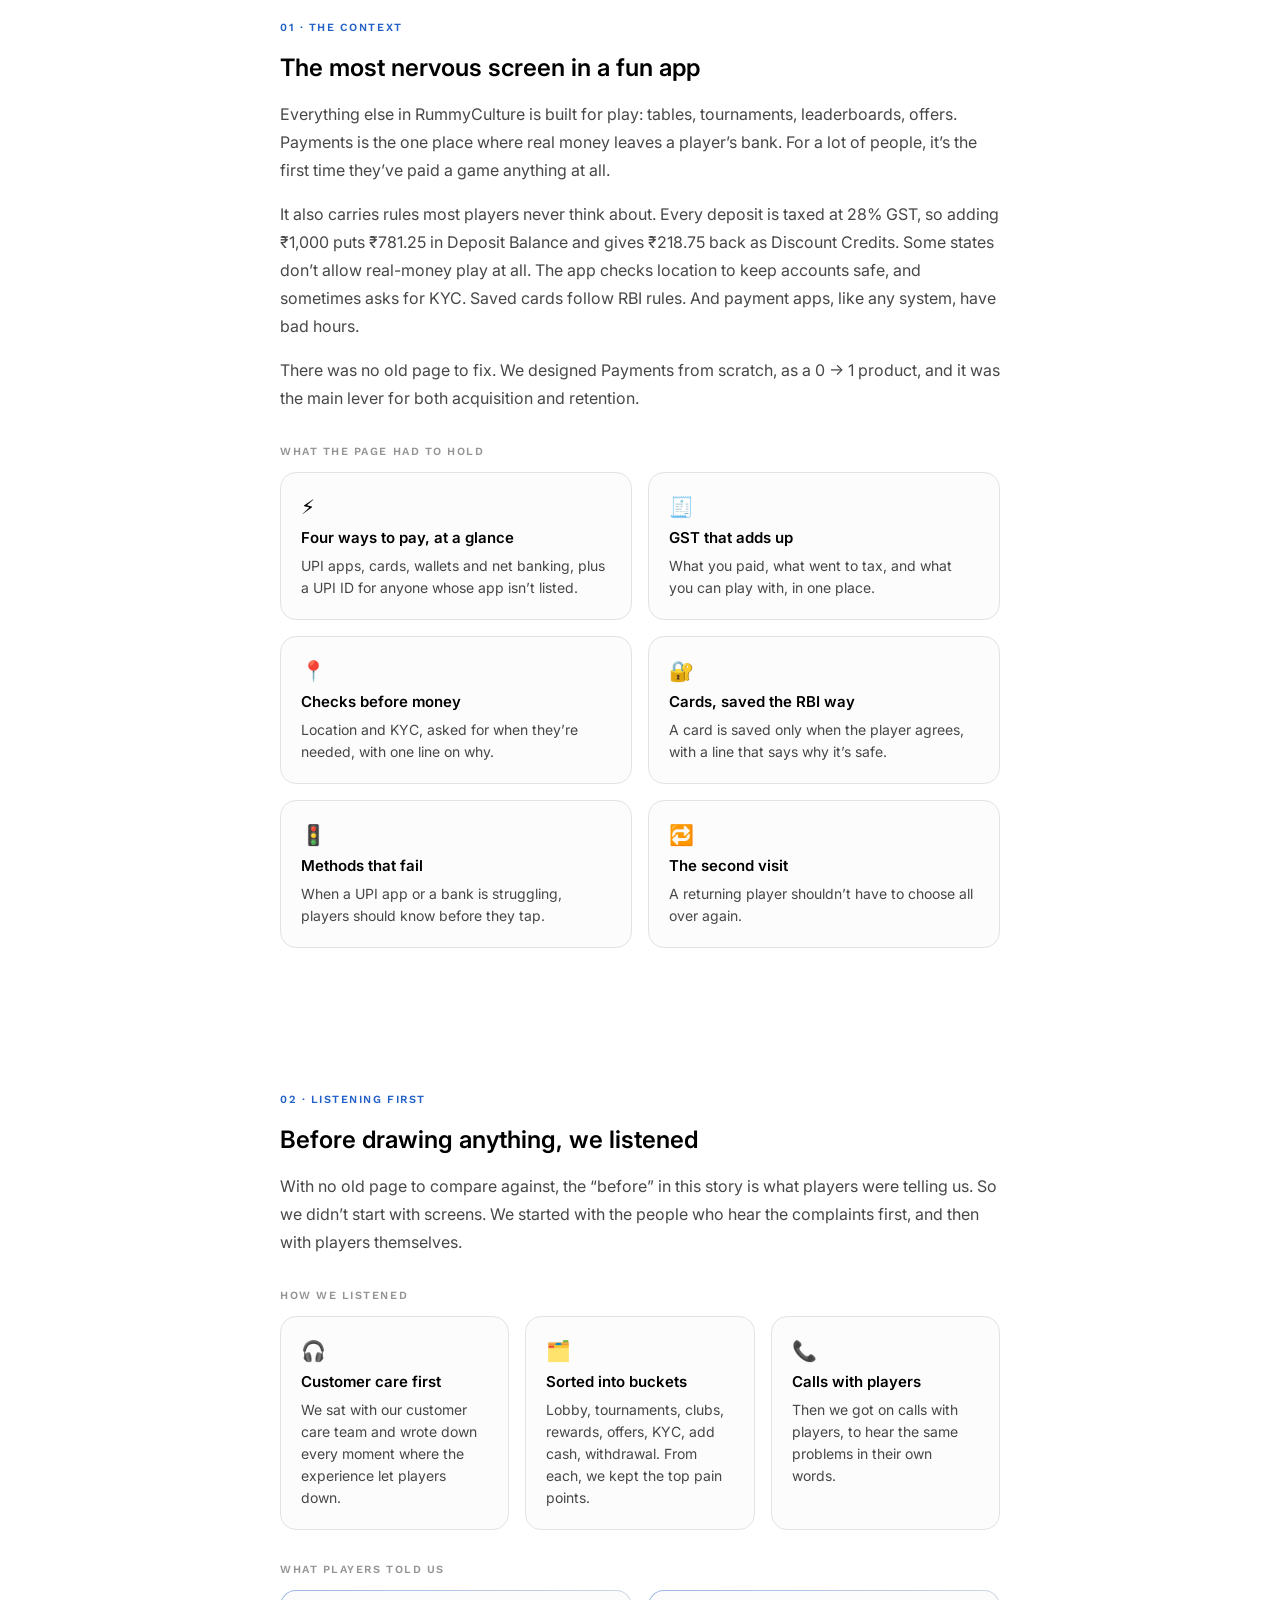
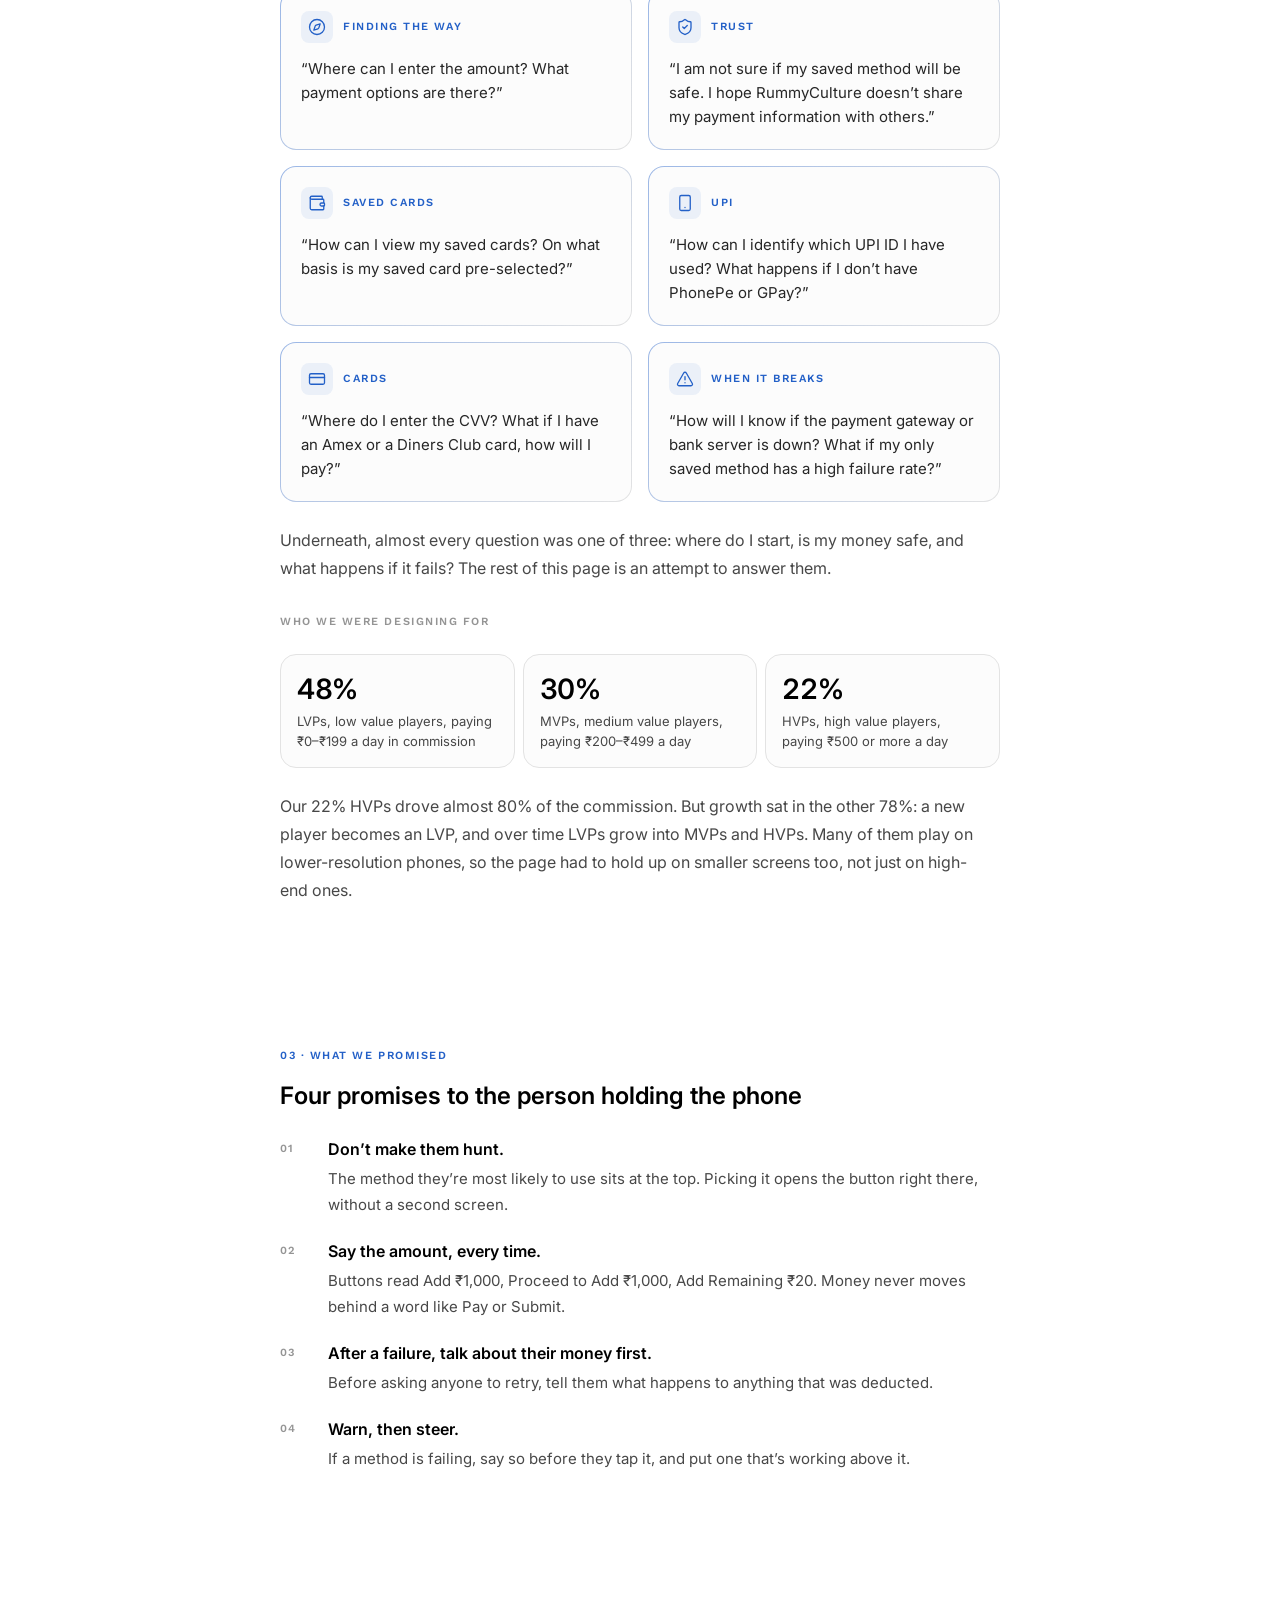
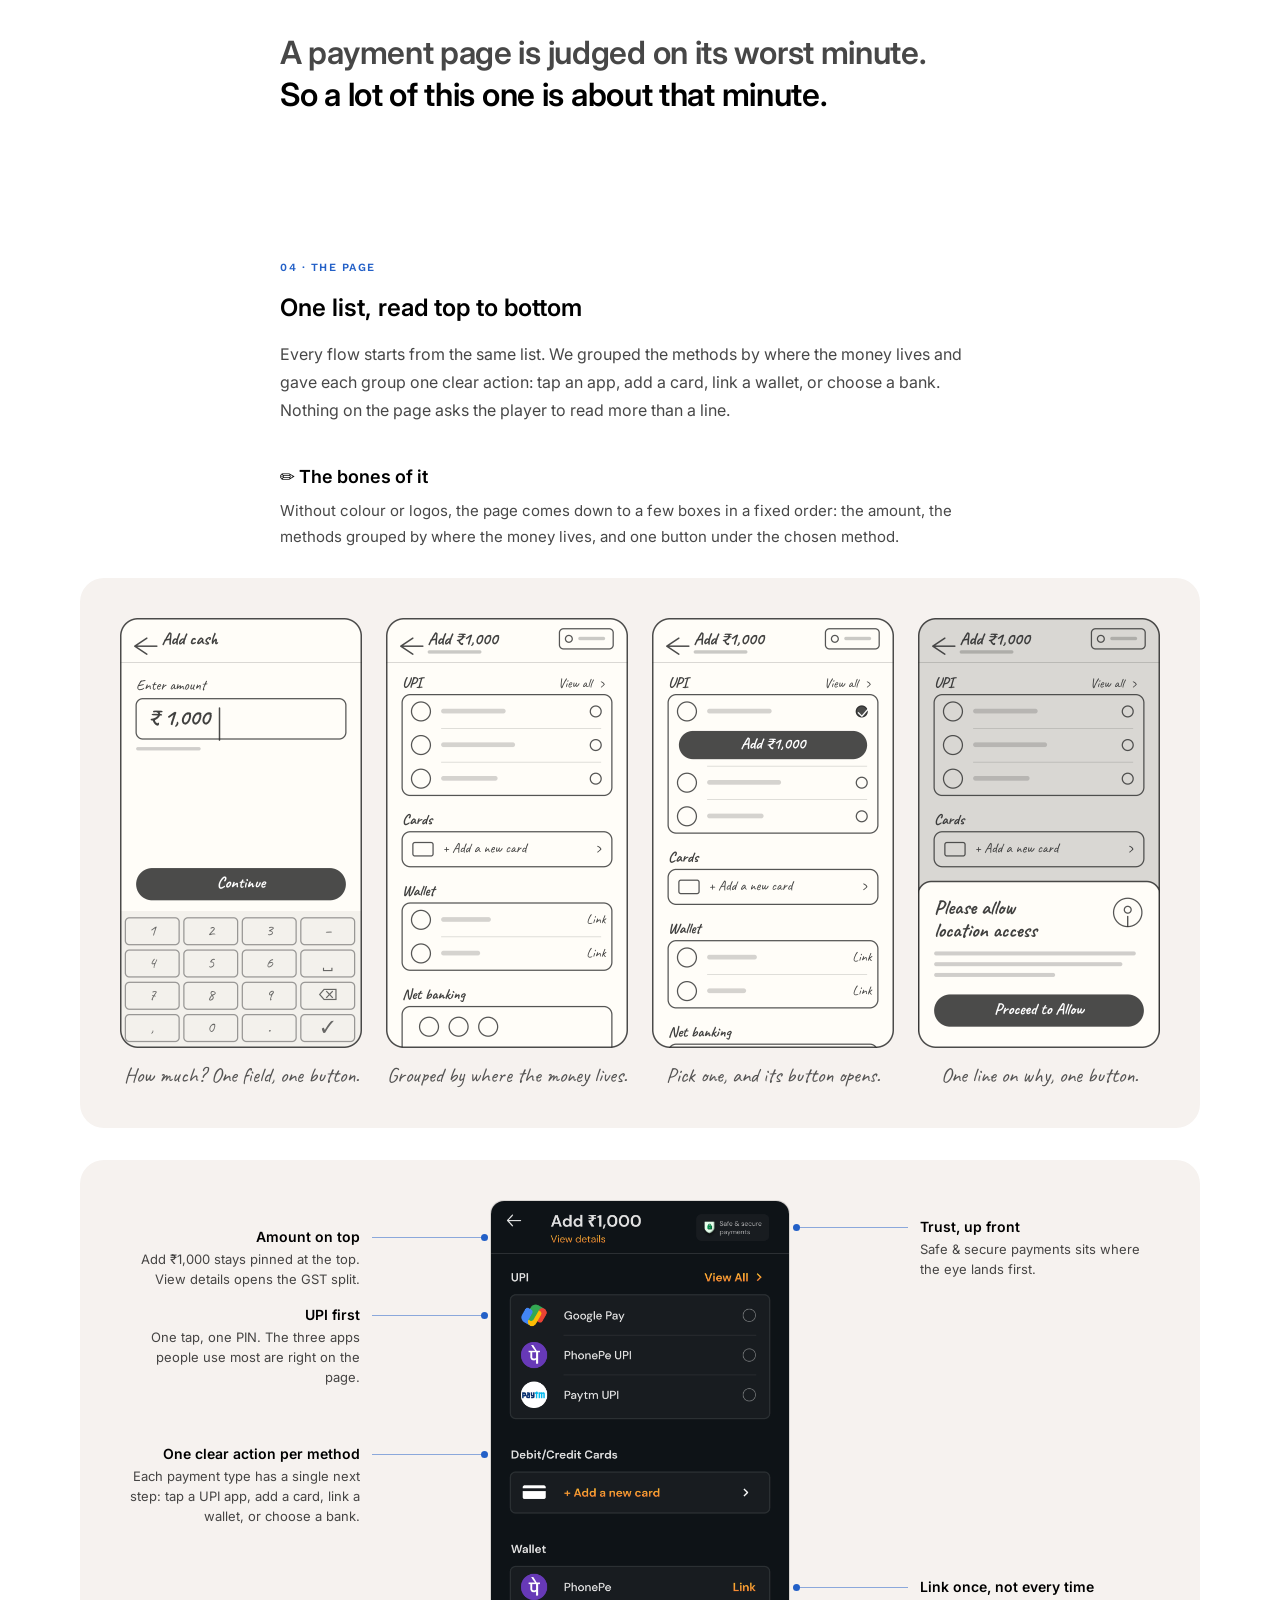
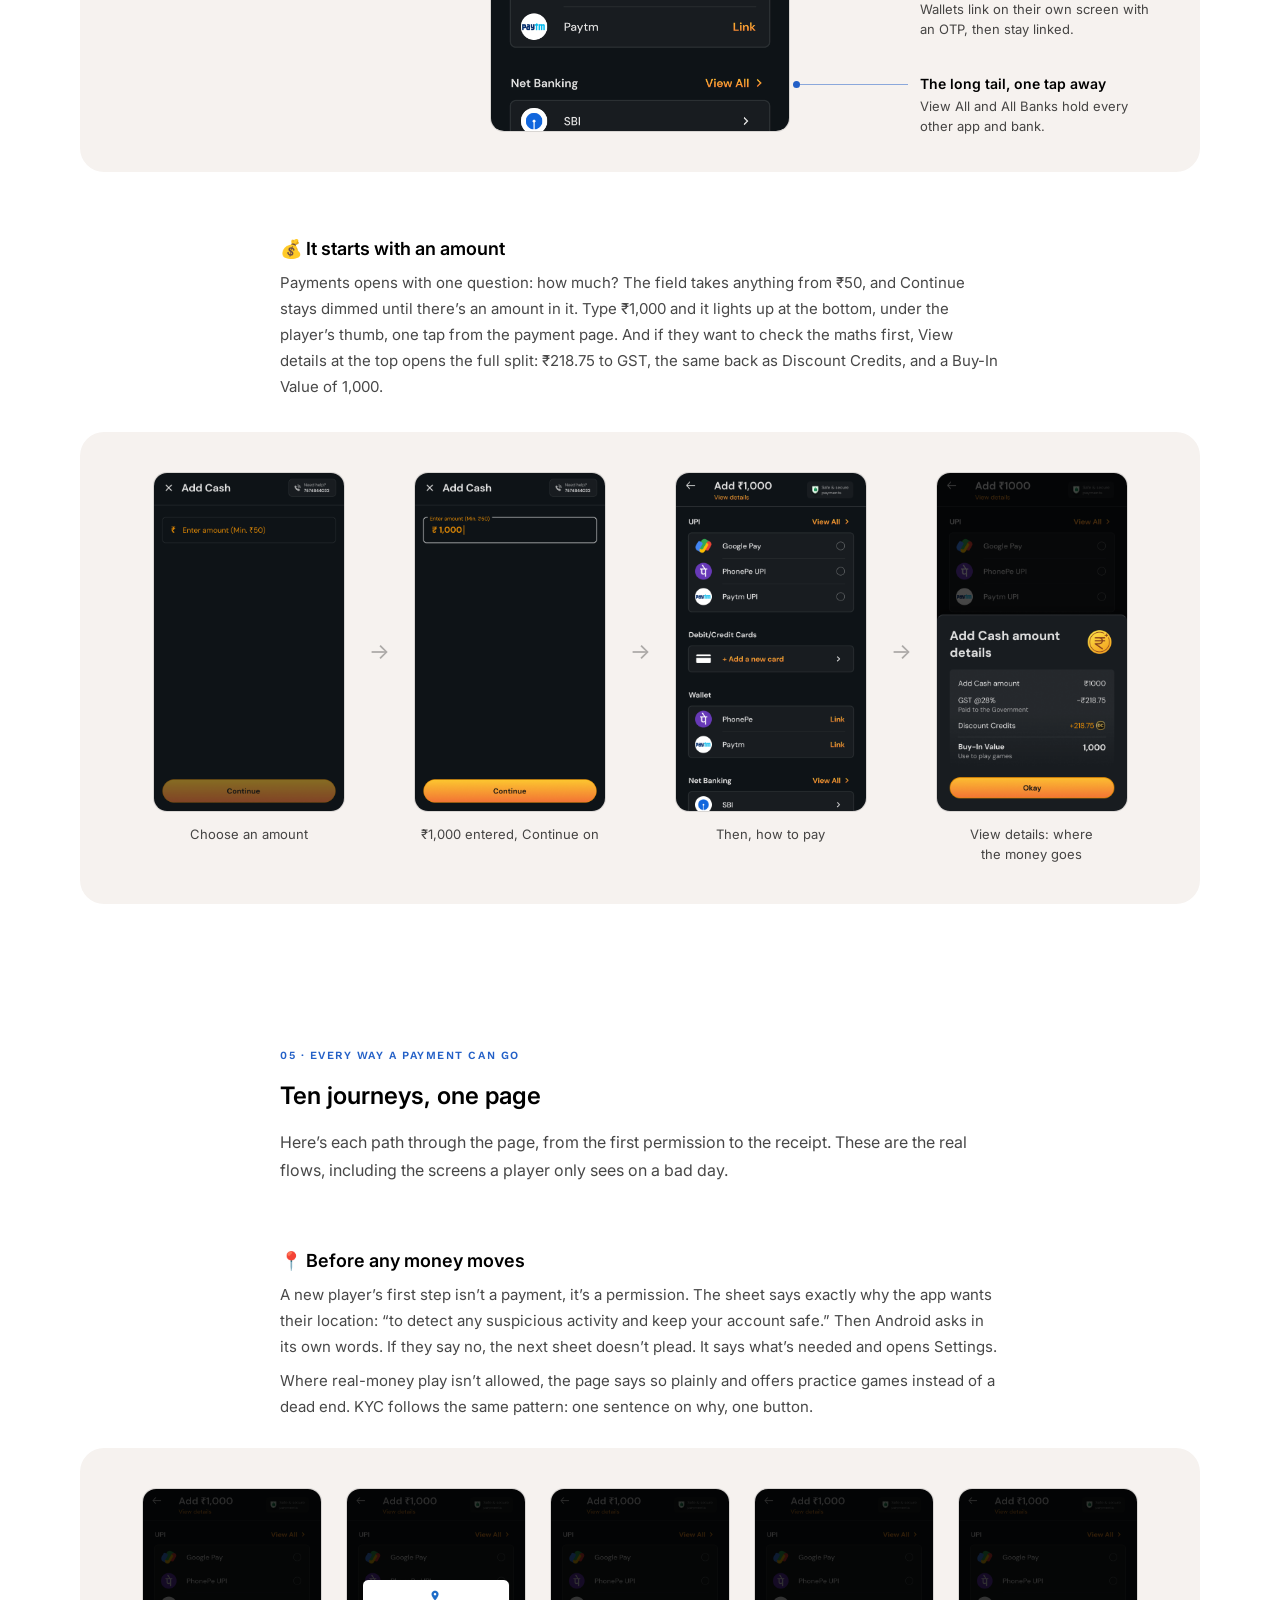
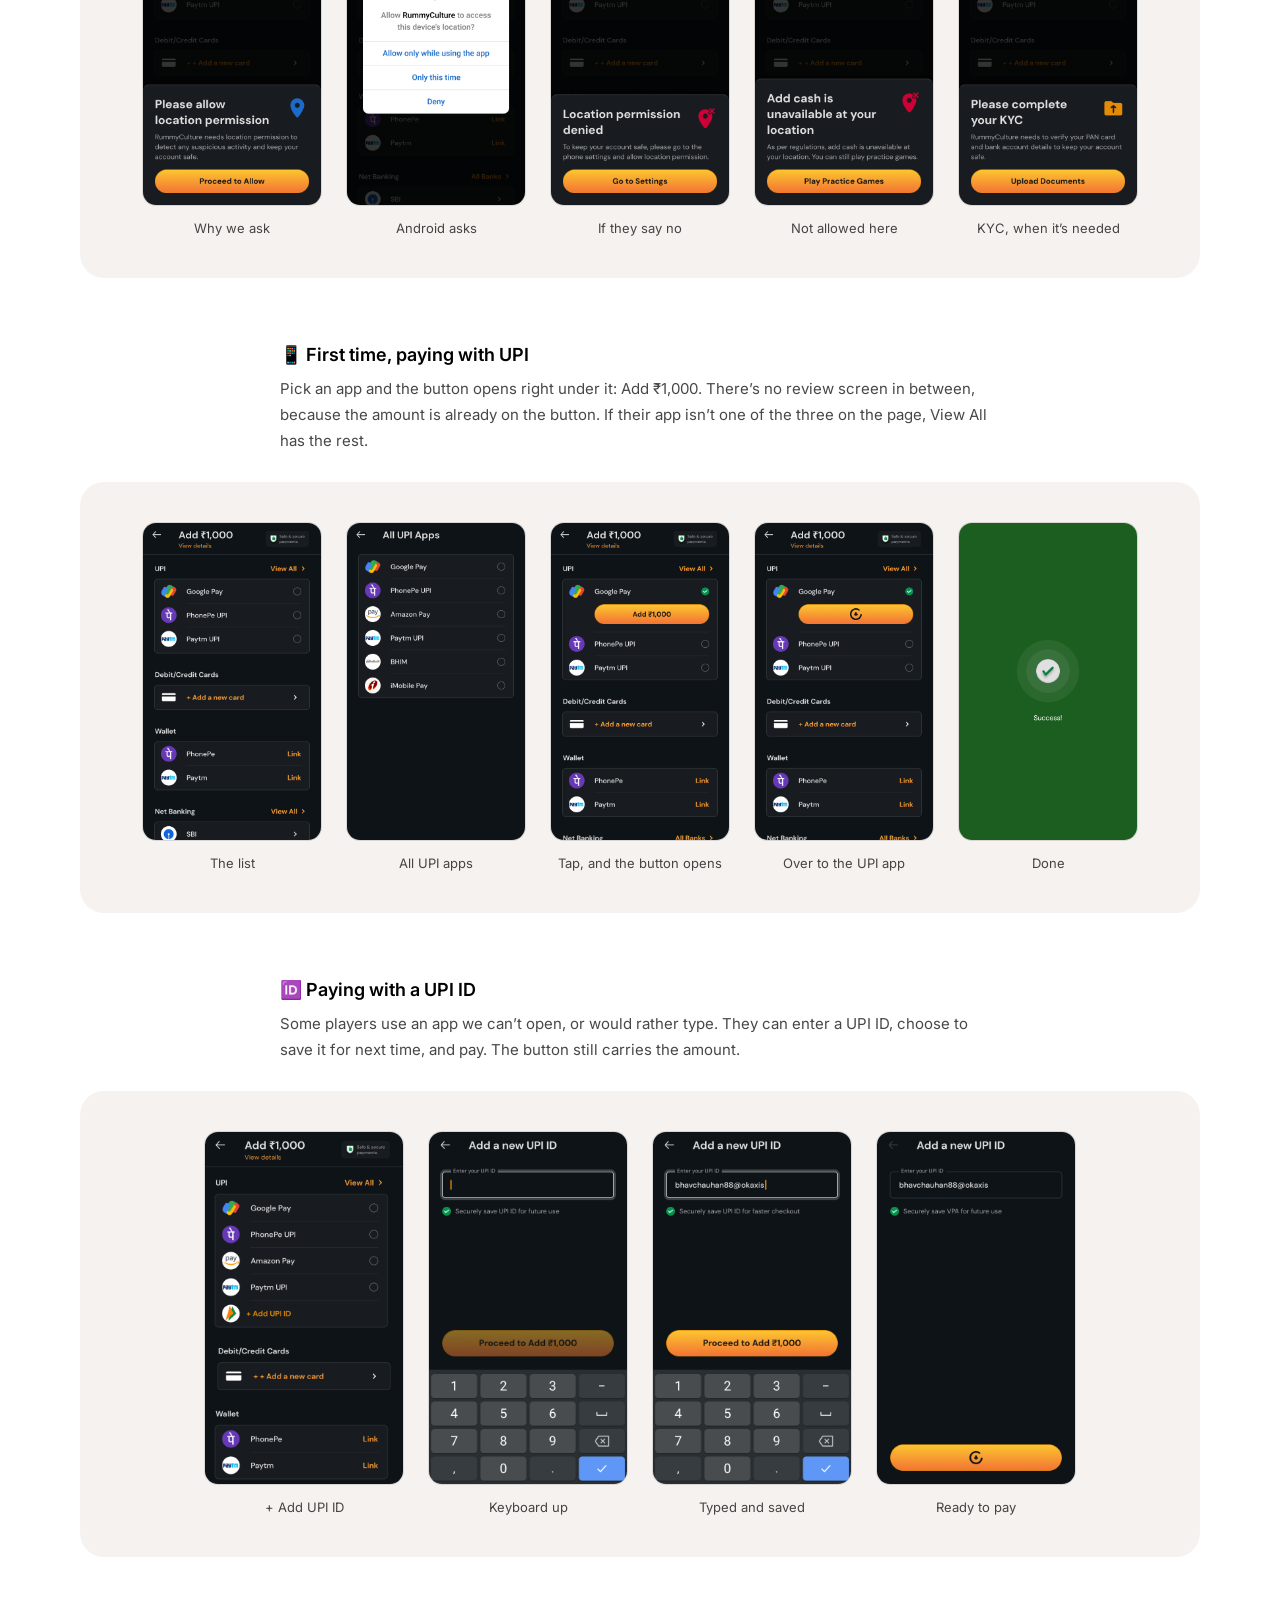
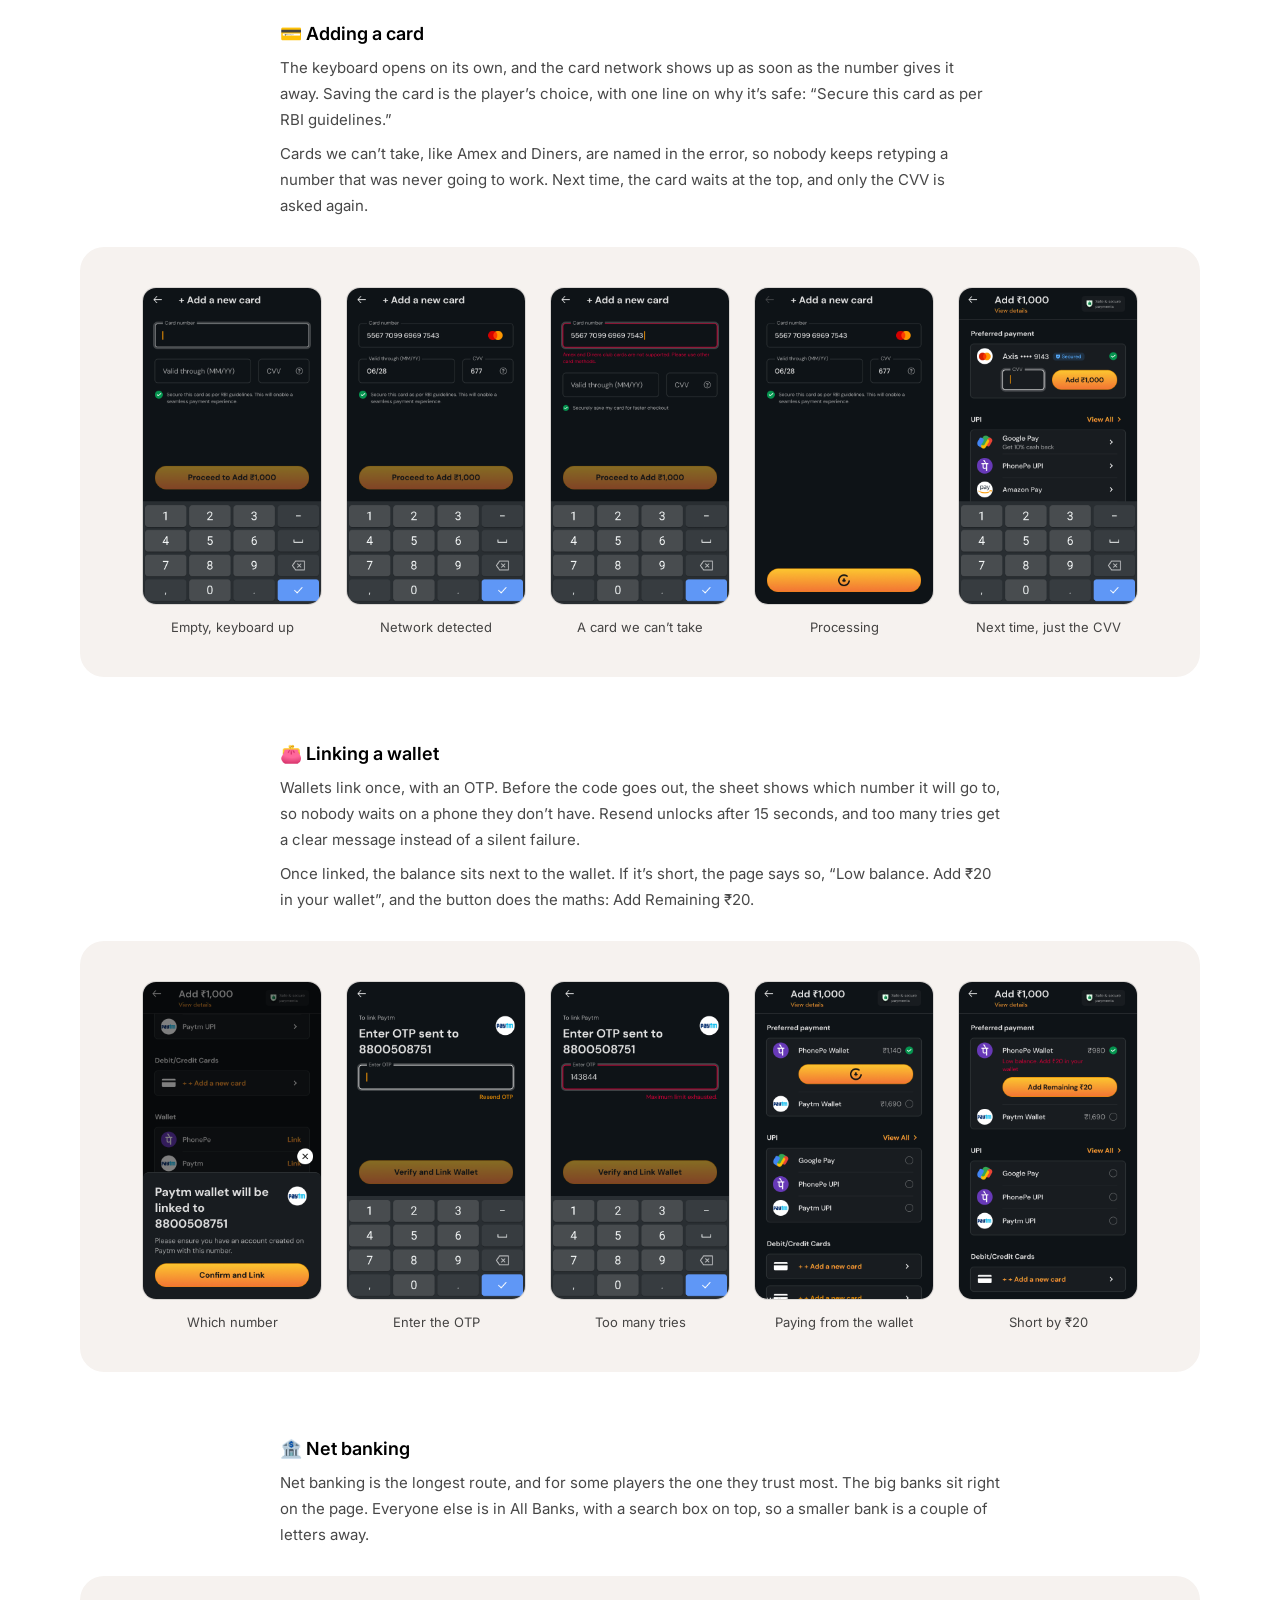
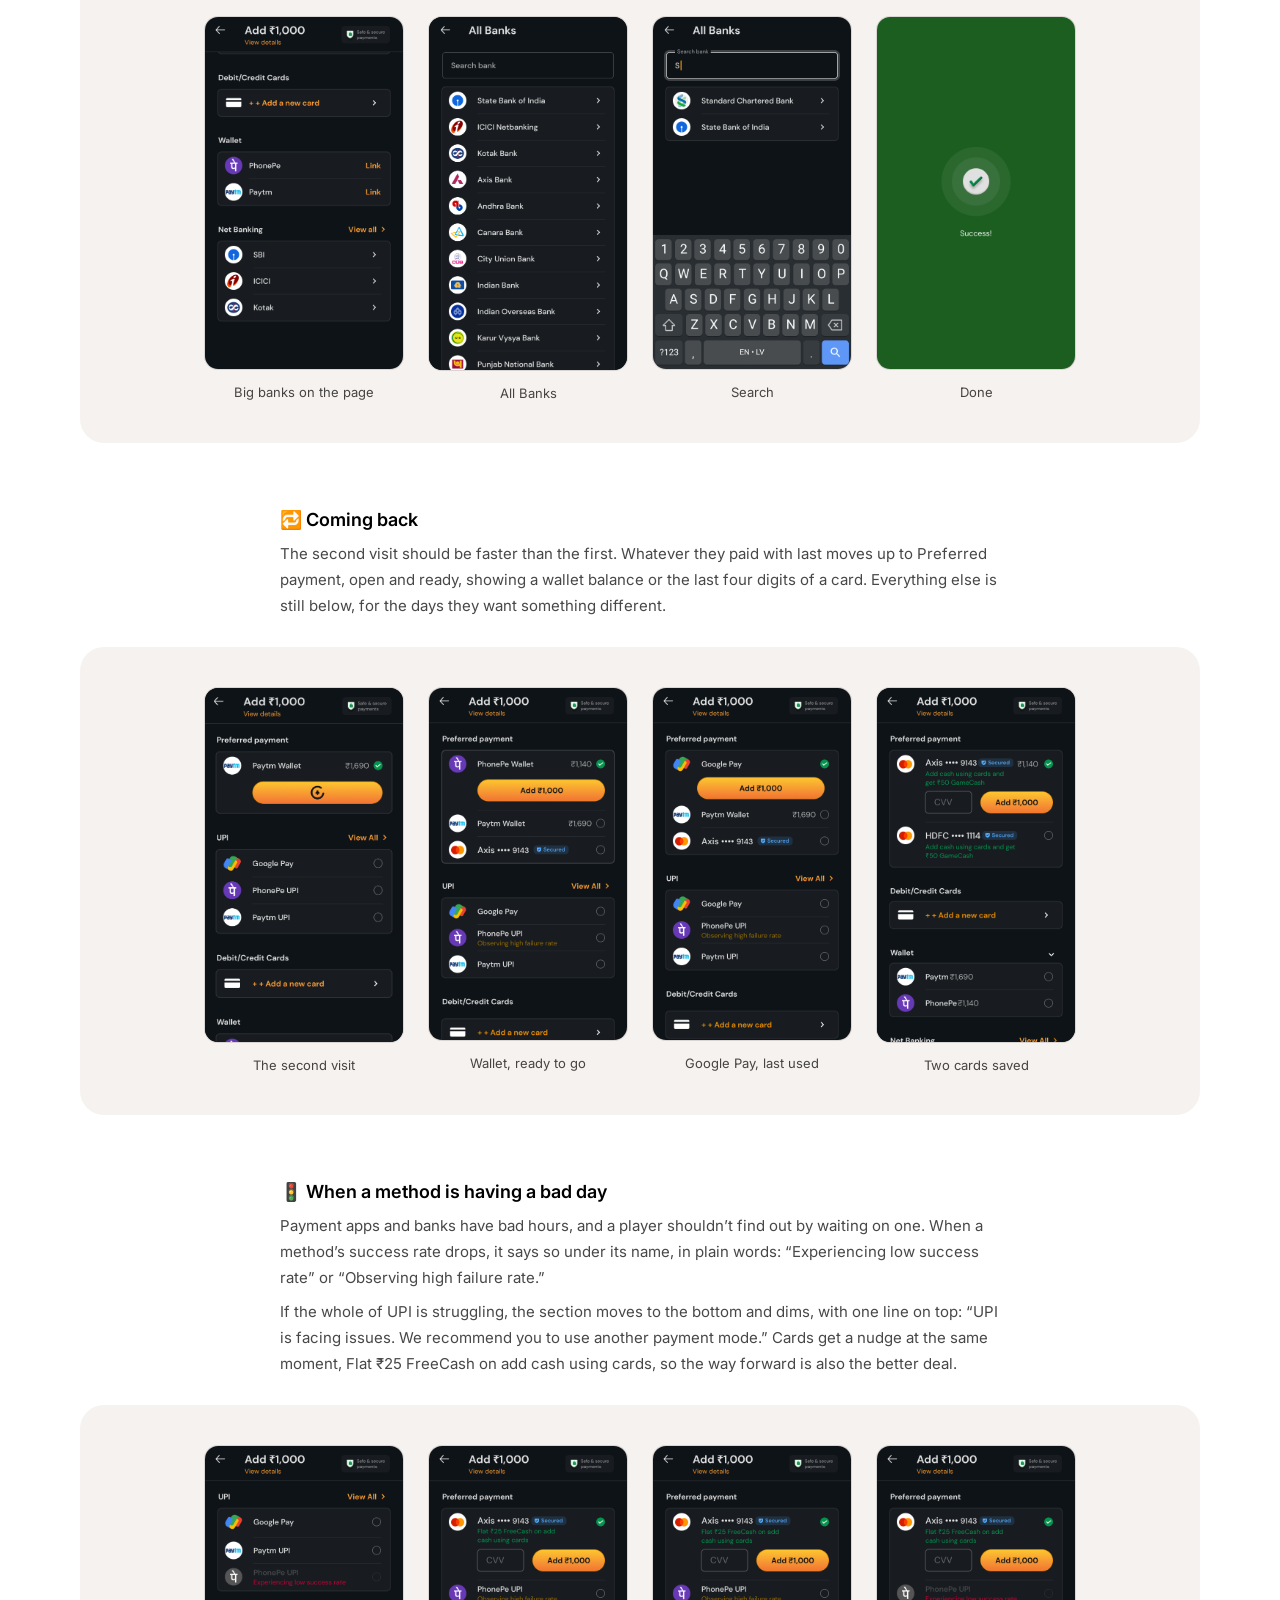
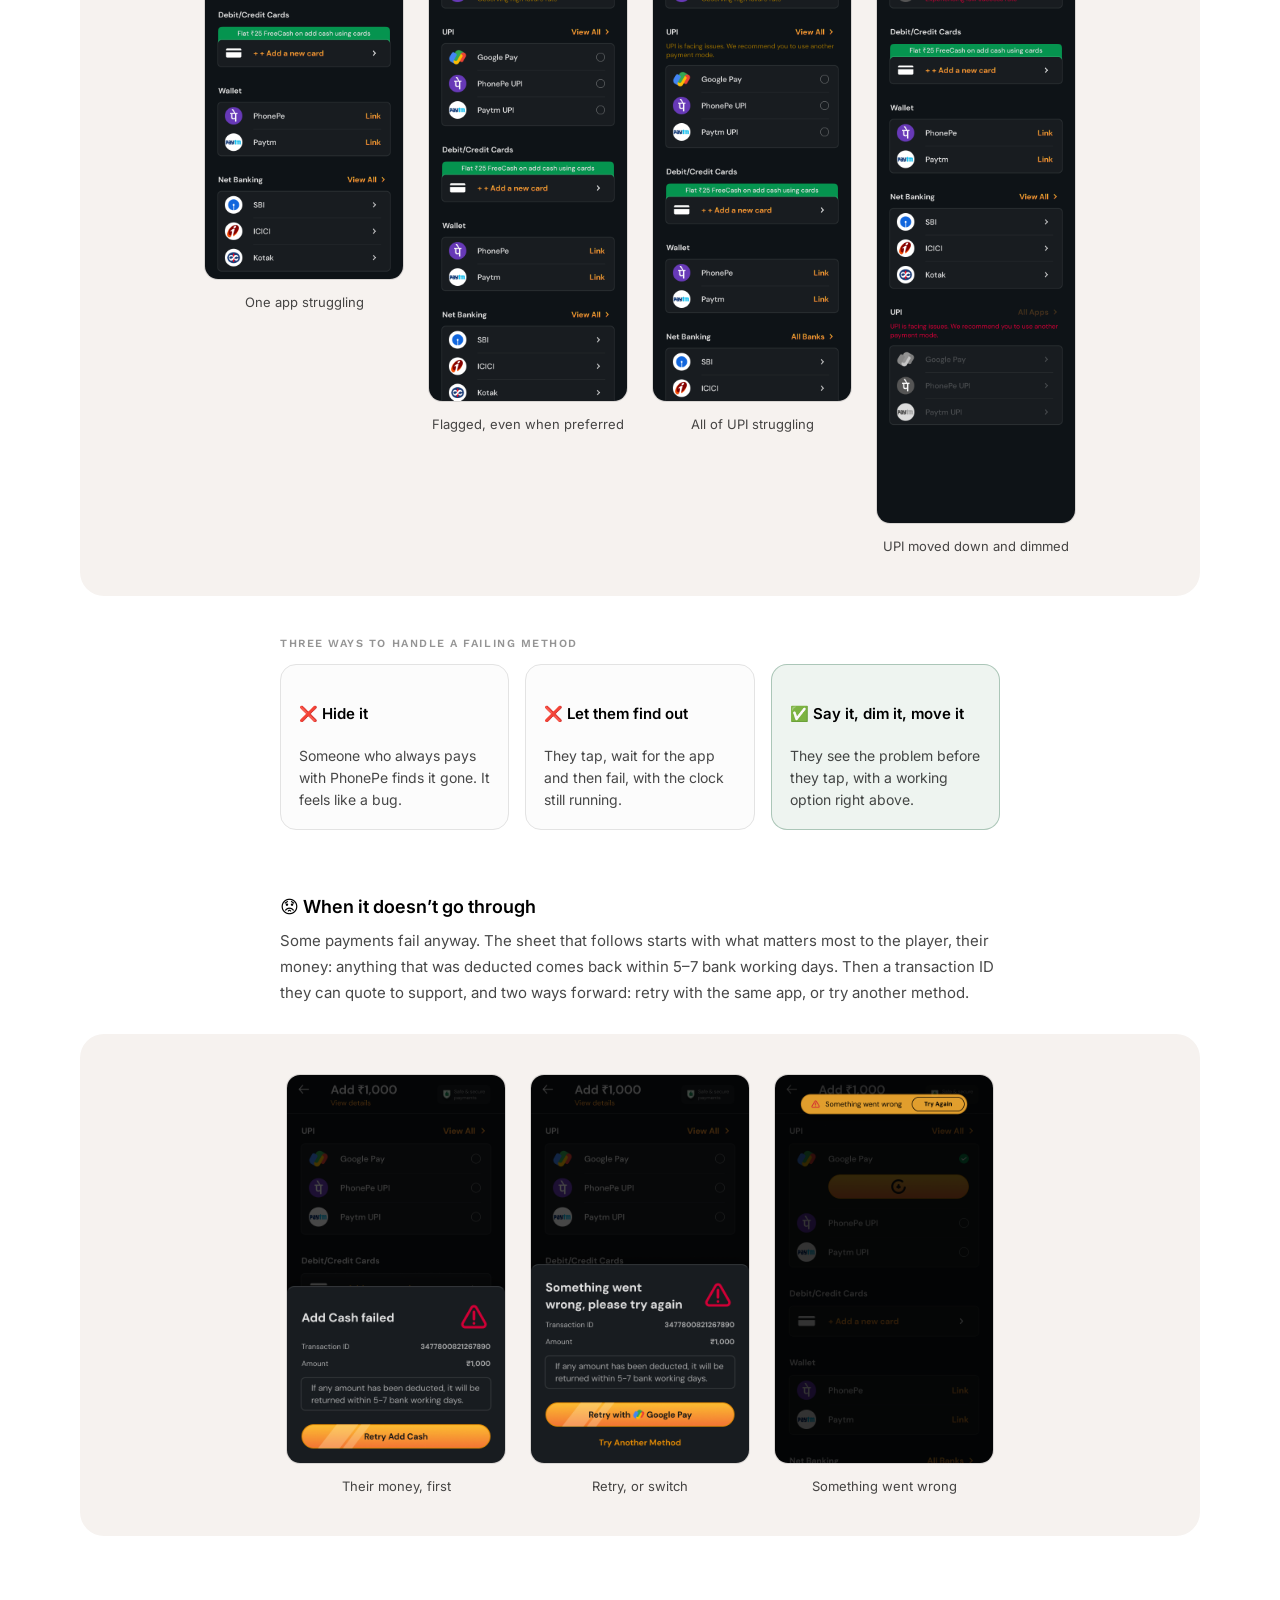
==== commit eacd486f: "Payments: heading says 'players', not 'you' Co-Authored-By: Claude Opus 5.5 <noreply@anthropic.com>" ====
--- a/projects/add-cash.html
+++ b/projects/add-cash.html
@@ -6,7 +6,7 @@
 <title>Payments — Case study · Sambeet Dash</title>
 <meta name="description" content="Redesigning the payment method page in RummyCulture's Payments: four ways to pay, GST on every deposit, location and KYC checks, and every way a payment can go.">
 
-<meta property="og:title" content="Payments — One small step between you and the table.">
+<meta property="og:title" content="Payments — One small step between players and the table.">
 <meta property="og:description" content="The story of RummyCulture's payment method page, and of every way a payment can go: UPI, cards, wallets, net banking, bad days, failures and the GST receipt.">
 <meta property="og:type" content="article">
 
@@ -390,7 +390,7 @@
   <section class="ac-sec" id="story">
     <div class="ac-wrap">
       <p class="ac-eyebrow">Before the first game</p>
-      <h2 class="ac-h2">One small step between you and the table.</h2>
+      <h2 class="ac-h2">One small step between players and the table.</h2>
       <p class="ac-body">
         On RummyCulture you can practise for free. But to sit at a cash table or join a tournament,
         you need money in your account, so whatever you opened the app to play, the first real step
